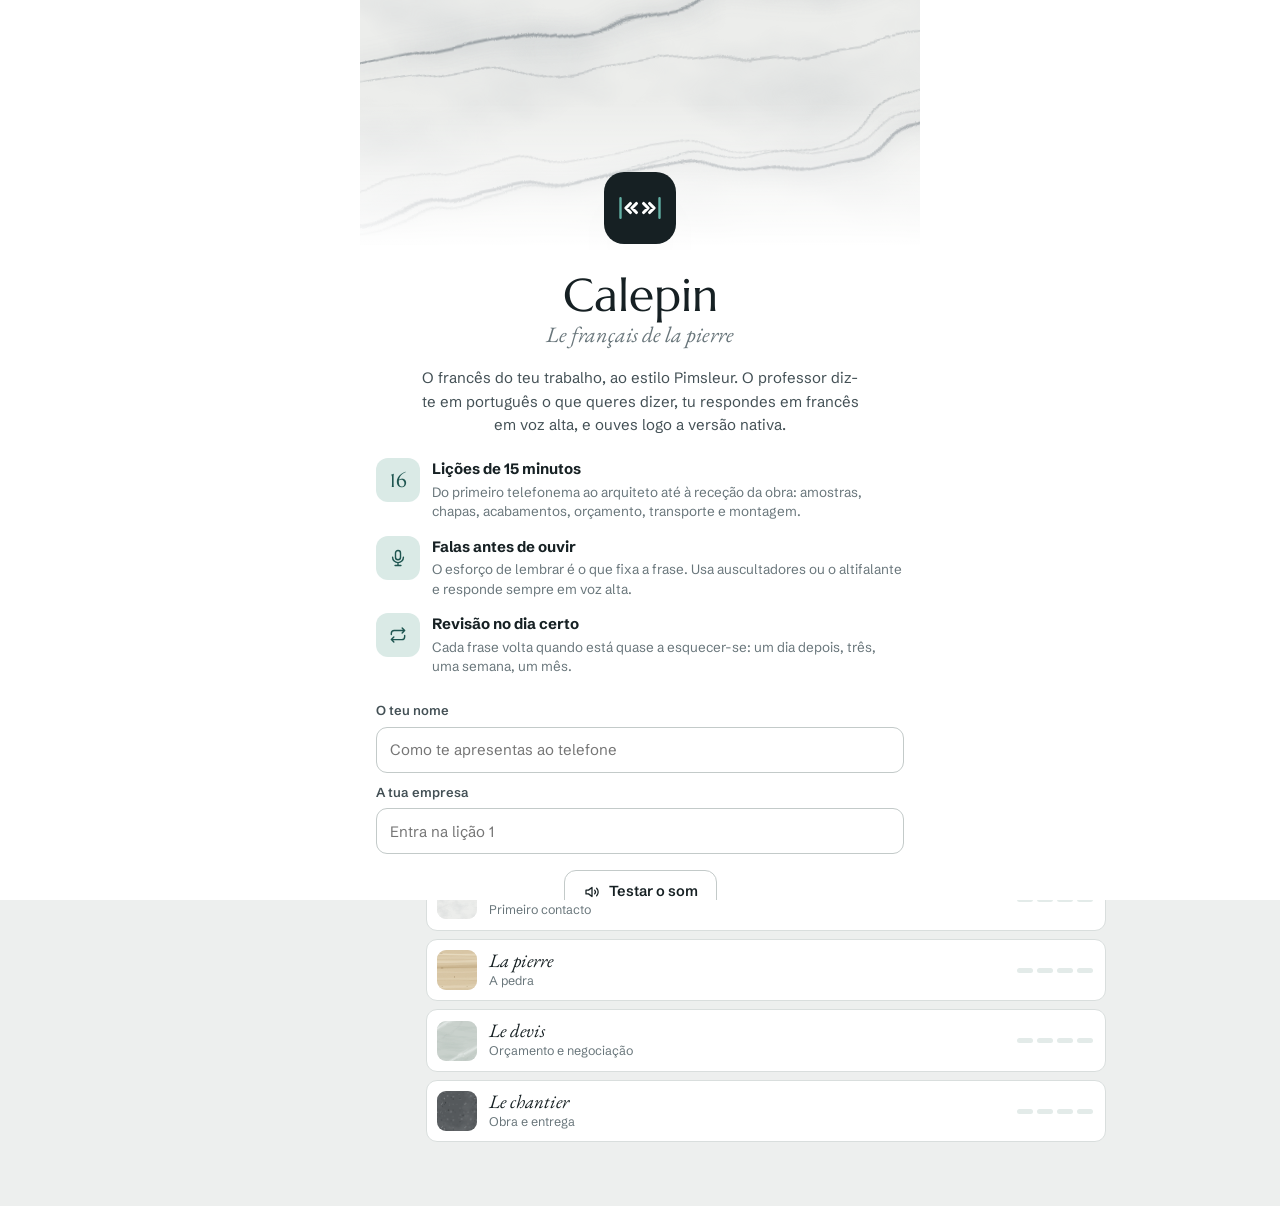
==== francais/index.html @ 05fbdadf "Publica o Calepin em francais/ Nova app de francês profissional (estilo Pimsleur) em francais/, com " ====
<!doctype html>
<html lang="pt-PT">
<head>
<meta charset="utf-8">
<meta name="viewport" content="width=device-width,initial-scale=1,viewport-fit=cover,interactive-widget=resizes-content">
<meta name="theme-color" content="#EDEFEE" media="(prefers-color-scheme: light)">
<meta name="theme-color" content="#0E1315" media="(prefers-color-scheme: dark)">
<meta name="mobile-web-app-capable" content="yes">
<meta name="apple-mobile-web-app-capable" content="yes">
<meta name="apple-mobile-web-app-status-bar-style" content="default">
<meta name="apple-mobile-web-app-title" content="Calepin">
<meta name="robots" content="noindex, nofollow">
<link rel="manifest" href="manifest.webmanifest">
<link rel="apple-touch-icon" href="apple-touch-icon.png">
<link rel="icon" type="image/png" sizes="192x192" href="icon-192.png">
<style>:root{color-scheme:light}body{margin:0}img{max-width:100%}[hidden]{display:none!important}</style>
<title>Calepin</title>
<meta name="claude:viewport-fit-sides" content="cover">
<meta name="description" content="Francês profissional para a pedra natural, ao estilo Pimsleur: ouvir, responder em voz alta, repetir.">
<link rel="preconnect" href="https://fonts.googleapis.com">
<link rel="preconnect" href="https://fonts.gstatic.com" crossorigin>
<link rel="stylesheet" href="https://fonts.googleapis.com/css2?family=EB+Garamond:ital,wght@0,400;0,500;1,400;1,500&family=IBM+Plex+Mono:wght@400;500&family=Marcellus&family=Schibsted+Grotesk:wght@400;500;600;700&display=swap">
<style>
/* ===================== Calepin · Le français de la pierre ===================== */
:root{
  --bg:#EDEFEE; --surface:#FFFFFF; --surface-2:#F5F6F5; --sunk:#E4E8E7;
  --ink:#162023; --ink-2:#435055; --ink-3:#69767B; --ink-4:#97A1A5;
  --line:#D9DEDD; --line-2:#C3CAC9;
  --verd:#2B6B64; --verd-ink:#1E5550; --verd-soft:#DAEAE6; --verd-wash:#EDF5F3;
  --brass:#9A7428; --brass-ink:#6F521B; --brass-soft:#F2E8D2;
  --danger:#A0453A; --danger-soft:#F5E1DD;
  --on-accent:#FFFFFF;
  --hm0:#E2E6E5; --hm1:#C6E0DA; --hm2:#93C5BB; --hm3:#5AA295; --hm4:#2F7E72; --hm5:#1C5B52;
  --kn:#2B6B64; --lr:#A9D1C9; --track:#E3EBE9;
  --shadow:0 1px 0 rgba(22,32,35,.04), 0 14px 34px -22px rgba(22,32,35,.38);
  --shadow-lg:0 30px 60px -30px rgba(22,32,35,.45);
  --glass:rgba(255,255,255,.82);
  --r:16px; --r-sm:11px;
  --f-display:"Marcellus", "Cormorant Garamond", Georgia, serif;
  --f-fr:"EB Garamond", Garamond, "Times New Roman", serif;
  --f-ui:"Schibsted Grotesk", system-ui, -apple-system, "Segoe UI", Roboto, sans-serif;
  --f-mono:"IBM Plex Mono", ui-monospace, "SFMono-Regular", Menlo, monospace;
  --gl:max(16px, env(safe-area-inset-left, 0px)); --gr:max(16px, env(safe-area-inset-right, 0px));
  --sb:env(safe-area-inset-bottom, 0px);
  color-scheme:light;
}
@media (prefers-color-scheme: dark){
  :root:not([data-theme="light"]){
    --bg:#0E1315; --surface:#151C1F; --surface-2:#1A2326; --sunk:#11171A;
    --ink:#E5EBEA; --ink-2:#B3BEBE; --ink-3:#889496; --ink-4:#5F6B6D;
    --line:#253033; --line-2:#334043;
    --verd:#5CAB9F; --verd-ink:#8FD0C5; --verd-soft:#1B3431; --verd-wash:#142522;
    --brass:#CFA757; --brass-ink:#E6C887; --brass-soft:#2D2617;
    --danger:#E28C7D; --danger-soft:#3A201C;
    --on-accent:#0B1312;
    --hm0:#1E272A; --hm1:#1E3C37; --hm2:#245750; --hm3:#2F756A; --hm4:#46988B; --hm5:#77C2B5;
    --kn:#5CAB9F; --lr:#2A514B; --track:#1F2A2C;
    --shadow:0 1px 0 rgba(0,0,0,.25), 0 16px 36px -22px rgba(0,0,0,.7);
    --shadow-lg:0 30px 60px -30px rgba(0,0,0,.8);
    --glass:rgba(21,28,31,.82);
    color-scheme:dark;
  }
}
:root[data-theme="dark"]{
  --bg:#0E1315; --surface:#151C1F; --surface-2:#1A2326; --sunk:#11171A;
  --ink:#E5EBEA; --ink-2:#B3BEBE; --ink-3:#889496; --ink-4:#5F6B6D;
  --line:#253033; --line-2:#334043;
  --verd:#5CAB9F; --verd-ink:#8FD0C5; --verd-soft:#1B3431; --verd-wash:#142522;
  --brass:#CFA757; --brass-ink:#E6C887; --brass-soft:#2D2617;
  --danger:#E28C7D; --danger-soft:#3A201C;
  --on-accent:#0B1312;
  --hm0:#1E272A; --hm1:#1E3C37; --hm2:#245750; --hm3:#2F756A; --hm4:#46988B; --hm5:#77C2B5;
  --kn:#5CAB9F; --lr:#2A514B; --track:#1F2A2C;
  --shadow:0 1px 0 rgba(0,0,0,.25), 0 16px 36px -22px rgba(0,0,0,.7);
  --shadow-lg:0 30px 60px -30px rgba(0,0,0,.8);
  --glass:rgba(21,28,31,.82);
  color-scheme:dark;
}

*,*::before,*::after{ box-sizing:border-box; }
html{ -webkit-text-size-adjust:100%; text-size-adjust:100%; background:var(--bg); }
body{ margin:0; background:var(--bg); color:var(--ink); font:400 15px/1.5 var(--f-ui); -webkit-font-smoothing:antialiased; -moz-osx-font-smoothing:grayscale; overflow-x:hidden; }
body.locked{ overflow:hidden; }
button,input,select,textarea{ font:inherit; color:inherit; }
button{ cursor:pointer; -webkit-tap-highlight-color:transparent; }
a{ color:var(--verd-ink); }
[hidden]{ display:none !important; }
p{ margin:0; }
h1,h2,h3,h4{ margin:0; font-weight:600; }
:focus-visible{ outline:2px solid var(--verd); outline-offset:2px; }
[lang="fr"]{ hyphens:manual; }

.ic{ width:20px; height:20px; flex:none; fill:none; stroke:currentColor; stroke-width:1.7; stroke-linecap:round; stroke-linejoin:round; }
.ic.fill{ fill:currentColor; stroke:none; }

/* ---------- Layout ---------- */
.app{ min-height:100vh; min-height:100dvh; display:grid; grid-template-columns:1fr; }
.rail{ display:none; }
.main{ width:100%; max-width:760px; margin:0 auto; padding:0 var(--gr) calc(96px + var(--sb)) var(--gl); }
.view{ padding-top:max(14px, env(safe-area-inset-top, 0px)); }
@media (min-width:900px){
  .app{ grid-template-columns:252px minmax(0,1fr); }
  .rail{ display:flex; flex-direction:column; gap:28px; position:sticky; top:0; height:100vh; height:100dvh; padding:26px 18px 22px; border-right:1px solid var(--line); background:var(--surface-2); }
  .tabbar{ display:none !important; }
  .main{ padding:8px 40px 64px; }
  .only-m{ display:none !important; }
}
.brand, .m-brand{ display:flex; align-items:center; gap:11px; }
.brand-mark{ width:40px; height:40px; border-radius:12px; display:grid; place-items:center; background:var(--ink); color:var(--surface); flex:none; }
.brand-mark .mark{ width:28px; height:28px; }
.brand-txt{ display:flex; flex-direction:column; line-height:1.1; }
.brand-txt b{ font:400 21px/1.05 var(--f-display); letter-spacing:.01em; }
.brand-txt small{ font:italic 400 14px/1.2 var(--f-fr); color:var(--ink-3); }
.m-brand .brand-mark{ width:34px; height:34px; border-radius:10px; }
.m-brand .brand-mark .mark{ width:24px; height:24px; }
.m-brand .brand-txt b{ font-size:19px; }
.rail-tabs{ display:flex; flex-direction:column; gap:4px; }
.rtab{ position:relative; display:flex; align-items:center; gap:12px; height:44px; padding:0 12px; border:0; border-radius:11px; background:none; color:var(--ink-2); font-weight:600; font-size:14.5px; text-align:left; }
.rtab:hover{ background:var(--sunk); color:var(--ink); }
.rtab.on{ background:var(--surface); color:var(--ink); box-shadow:0 0 0 1px var(--line); }
.rtab.on .ic{ color:var(--verd); }
.rtab .badge{ margin-left:auto; }
.rail-foot{ margin-top:auto; display:flex; flex-direction:column; align-items:flex-start; gap:10px; }

.tabbar{ position:fixed; left:0; right:0; bottom:0; z-index:20; display:grid; grid-template-columns:repeat(4,1fr); padding:6px max(8px, env(safe-area-inset-right,0px)) calc(6px + var(--sb)) max(8px, env(safe-area-inset-left,0px)); background:var(--glass); -webkit-backdrop-filter:saturate(1.4) blur(18px); backdrop-filter:saturate(1.4) blur(18px); border-top:1px solid var(--line); }
body.typing .tabbar{ display:none; }
.tab{ position:relative; display:flex; flex-direction:column; align-items:center; gap:3px; padding:7px 0 5px; border:0; background:none; color:var(--ink-3); font-size:11.5px; font-weight:600; letter-spacing:.01em; }
.tab .ic{ width:23px; height:23px; }
.tab.on{ color:var(--ink); }
.tab.on .ic{ color:var(--verd); }
.tab.on::before{ content:""; position:absolute; top:-7px; left:calc(50% - 14px); width:28px; height:2px; border-radius:2px; background:var(--verd); }
.badge{ position:absolute; top:2px; left:calc(50% + 6px); min-width:17px; height:17px; padding:0 5px; border-radius:9px; background:var(--brass); color:#fff; font:700 10.5px/17px var(--f-ui); font-style:normal; text-align:center; }
:root[data-theme="dark"] .badge{ color:#1A1406; }
@media (prefers-color-scheme: dark){ :root:not([data-theme="light"]) .badge{ color:#1A1406; } }
.rtab .badge{ position:static; }

/* ---------- Type ---------- */
.display{ font:400 34px/1.06 var(--f-display); letter-spacing:-.005em; }
.eyebrow{ font:600 11px/1.3 var(--f-ui); letter-spacing:.13em; text-transform:uppercase; color:var(--ink-3); }
.fr-title{ font:italic 400 31px/1.08 var(--f-fr); letter-spacing:-.005em; margin:6px 0 2px; }
.pt-sub{ color:var(--ink-3); font-weight:500; }
.muted{ color:var(--ink-3); }
.sm{ font-size:13px; }
.hint{ color:var(--ink-3); font-size:13.5px; line-height:1.5; margin-top:8px; }
.hint.warn{ color:var(--danger); }
.sec-title{ font:400 21px/1.15 var(--f-display); }
.sec-head{ display:flex; align-items:baseline; justify-content:space-between; gap:12px; margin-bottom:14px; }
.q-fr{ font-family:var(--f-fr); font-style:italic; font-size:1.1em; letter-spacing:0; color:var(--verd-ink); }

/* ---------- Header ---------- */
.page-head{ display:flex; align-items:flex-end; justify-content:space-between; gap:12px; padding:8px 0 4px; }
.page-head .eyebrow{ margin-bottom:6px; }
.hoje-head{ align-items:center; padding-top:4px; }
@media (min-width:900px){ .hoje-head{ display:none; } .page-head{ padding-top:26px; } }
.hello{ margin:22px 0 4px; }
.hello .display{ font-size:clamp(34px, 9vw, 44px); }
.fr-date{ font:italic 400 19px/1.3 var(--f-fr); color:var(--ink-3); margin-top:6px; }
.icon-btn{ width:42px; height:42px; display:grid; place-items:center; border-radius:12px; border:1px solid var(--line); background:var(--surface); color:var(--ink-2); flex:none; }
.icon-btn:hover{ color:var(--ink); border-color:var(--line-2); }
.icon-btn.ghostly{ visibility:hidden; }

/* ---------- Buttons ---------- */
.btn{ display:inline-flex; align-items:center; justify-content:center; gap:8px; min-height:44px; padding:0 18px; border-radius:12px; border:1px solid var(--line-2); background:var(--surface); color:var(--ink); font:600 14.5px/1.1 var(--f-ui); text-decoration:none; white-space:nowrap; transition:background .15s, border-color .15s, transform .1s; }
.btn:active{ transform:scale(.985); }
.btn .ic{ width:18px; height:18px; }
.btn.primary{ background:var(--verd); border-color:transparent; color:var(--on-accent); box-shadow:0 10px 22px -14px var(--verd); }
.btn.primary:hover{ filter:brightness(1.06); }
.btn.ghost{ background:transparent; }
.btn.ghost:hover{ background:var(--surface-2); }
.btn.lg{ min-height:52px; padding:0 22px; font-size:15.5px; border-radius:14px; }
.btn.sm{ min-height:36px; padding:0 13px; font-size:13.5px; border-radius:10px; }
.btn.block{ width:100%; }
.btn.danger{ color:var(--danger); }
.btn.danger.armed{ background:var(--danger-soft); border-color:var(--danger); }
.btn:disabled{ opacity:.5; cursor:default; }
.linkbtn{ display:inline-flex; align-items:center; gap:4px; padding:0; border:0; background:none; color:var(--verd-ink); font-weight:600; font-size:13.5px; text-decoration:none; }
.linkbtn .ic{ width:15px; height:15px; }
.row-btns{ display:flex; flex-wrap:wrap; gap:8px; }

.pbtns{ display:flex; gap:6px; flex:none; }
.pbtn{ position:relative; width:38px; height:38px; display:grid; place-items:center; border-radius:50%; border:1px solid var(--line); background:var(--surface); color:var(--ink-2); flex:none; transition:background .15s, color .15s, border-color .15s; }
.pbtn .ic{ width:18px; height:18px; }
.pbtn.txt{ font:italic 500 14px/1 var(--f-fr); letter-spacing:.01em; }
.pbtn:hover{ border-color:var(--line-2); color:var(--ink); }
.pbtn.playing{ background:var(--verd-soft); border-color:transparent; color:var(--verd-ink); }
.pbtn.playing::after{ content:""; position:absolute; inset:-4px; border-radius:50%; border:1.5px solid var(--verd); opacity:.5; animation:ring 1.3s ease-out infinite; }
.pbtn.rec{ background:var(--brass-soft); border-color:var(--brass); color:var(--brass-ink); }
.pbtn.rec::after{ content:""; position:absolute; inset:-4px; border-radius:50%; border:1.5px solid var(--brass); animation:ring 1.1s ease-out infinite; }
@keyframes ring{ from{ transform:scale(.9); opacity:.7; } to{ transform:scale(1.35); opacity:0; } }

/* ---------- Cards ---------- */
.card{ background:var(--surface); border:1px solid var(--line); border-radius:var(--r); padding:18px; margin-top:14px; }
.notice{ display:flex; gap:12px; align-items:flex-start; margin-top:14px; padding:14px 16px; border-radius:var(--r-sm); border:1px solid var(--line); background:var(--surface); }
.notice > .ic{ margin-top:1px; color:var(--verd); }
.notice.n-warn{ background:var(--brass-soft); border-color:color-mix(in oklab, var(--brass) 35%, transparent); }
.notice.n-warn > .ic{ color:var(--brass-ink); }
.notice > div > b{ display:block; font-size:14.5px; }
.notice p{ color:var(--ink-2); font-size:13.5px; margin-top:3px; }
.notice-a{ display:flex; gap:8px; margin-top:10px; flex-wrap:wrap; }

/* dimension line: the cote of a technical drawing */
.cote{ display:flex; align-items:center; gap:10px; margin:16px 0 14px; color:var(--ink-3); font:500 11.5px/1 var(--f-mono); letter-spacing:.02em; }
.cote i{ position:relative; flex:1; height:1px; background:currentColor; opacity:.75; }
.cote i::before, .cote i::after{ content:""; position:absolute; top:-5px; width:1px; height:11px; background:currentColor; }
.cote i:first-child::before{ left:0; }
.cote i:first-child::after{ left:0; transform:rotate(45deg); height:9px; top:-4px; }
.cote i:last-child::after{ right:0; }
.cote i:last-child::before{ right:0; transform:rotate(45deg); height:9px; top:-4px; }

/* ---------- Hoje ---------- */
.hero{ margin-top:18px; background:var(--surface); border:1px solid var(--line); border-radius:20px; overflow:hidden; box-shadow:var(--shadow); }
.hero-stone{ position:relative; height:clamp(118px, 30vw, 168px); overflow:hidden; border-bottom:1px solid var(--line); }
.stone{ display:block; width:100%; height:100%; }
:root[data-theme="dark"] .stone{ filter:brightness(.86) saturate(.95); }
@media (prefers-color-scheme: dark){ :root:not([data-theme="light"]) .stone{ filter:brightness(.86) saturate(.95); } }
.hero-stone .stone{ position:absolute; inset:0; }
.hero-num{ position:absolute; right:14px; bottom:-16px; font:400 clamp(96px, 27vw, 136px)/1 var(--f-fr); font-variant-numeric:lining-nums; color:rgba(22,32,35,.6); letter-spacing:-.03em; }
.hero-mod{ position:absolute; left:14px; top:14px; padding:6px 10px; border-radius:999px; background:rgba(255,255,255,.82); color:#1B2427; font:600 11px/1 var(--f-ui); letter-spacing:.1em; text-transform:uppercase; -webkit-backdrop-filter:blur(8px); backdrop-filter:blur(8px); }
.hero-mod span{ text-transform:none; letter-spacing:0; font:italic 500 13px/1 var(--f-fr); }
.hero-body{ padding:18px 18px 20px; }
.hero-sit{ margin-top:12px; color:var(--ink-2); line-height:1.55; }
.facts{ list-style:none; display:grid; grid-template-columns:repeat(3, minmax(0,1fr)); gap:14px; margin:0; padding:0; }
.facts li{ display:flex; flex-direction:column; }
.facts b{ font:600 22px/1.1 var(--f-ui); letter-spacing:-.01em; }
.facts span{ font-size:12.5px; line-height:1.3; color:var(--ink-3); margin-top:3px; }
.facts.center{ width:100%; text-align:center; margin:18px 0 6px; }
.facts.center li{ align-items:center; }
.resume{ height:4px; border-radius:4px; background:var(--track); margin-top:16px; overflow:hidden; }
.resume span{ display:block; height:100%; background:var(--brass); border-radius:0 4px 4px 0; }
.hero-actions{ display:flex; gap:10px; margin-top:18px; flex-wrap:wrap; }
.hero-actions .btn.primary{ flex:1 1 auto; }
.hero-actions .btn.ghost{ flex:0 0 auto; }
.duo{ display:grid; grid-template-columns:1fr; gap:0; }
@media (min-width:640px){ .duo{ grid-template-columns:1fr 1fr; gap:14px; } }
.rv h3, .pod h3{ font:600 18px/1.25 var(--f-ui); margin:6px 0 6px; letter-spacing:-.01em; }
.rv .muted{ font-size:13.5px; }
.rv .btn{ margin-top:14px; }
.rv.hot{ border-color:color-mix(in oklab, var(--verd) 40%, var(--line)); background:linear-gradient(180deg, var(--verd-wash), var(--surface) 70%); }
.pod-fr{ font:italic 400 24px/1.2 var(--f-fr); margin:10px 0 6px; color:var(--ink); }
.pod-pt{ color:var(--ink-3); font-size:14px; }
.pod .pbtns{ margin-top:14px; }
.course{ margin-top:30px; }
.cm{ display:grid; gap:8px; }
.cm-row{ display:grid; grid-template-columns:40px 1fr auto; align-items:center; gap:12px; width:100%; padding:10px 12px 10px 10px; border:1px solid var(--line); border-radius:var(--r-sm); background:var(--surface); text-align:left; }
.cm-row:hover{ border-color:var(--line-2); }
.sw{ display:block; width:40px; height:40px; border-radius:9px; overflow:hidden; box-shadow:inset 0 0 0 1px rgba(0,0,0,.06); }
.sw.sm{ width:28px; height:28px; border-radius:7px; }
.cm-t{ display:flex; flex-direction:column; min-width:0; }
.cm-t b{ font:italic 400 19px/1.15 var(--f-fr); }
.cm-t small{ color:var(--ink-3); font-size:12.5px; }
.cm-steps{ display:flex; gap:4px; }
.cm-steps i{ width:16px; height:5px; border-radius:3px; background:var(--track); }
.cm-steps i.on{ background:var(--verd); }

/* ---------- Lições ---------- */
.mod{ margin-top:26px; }
.mod-banner{ position:relative; height:132px; border-radius:var(--r); overflow:hidden; border:1px solid var(--line); }
.mod-banner .stone{ position:absolute; inset:0; }
.mod-banner::after{ content:""; position:absolute; inset:0; background:linear-gradient(90deg, rgba(255,255,255,.72), rgba(255,255,255,.18) 70%, transparent); }
.mod-banner.dark::after{ background:linear-gradient(90deg, rgba(10,14,16,.62), rgba(10,14,16,.12) 75%, transparent); }
.mb-txt{ position:absolute; z-index:1; left:16px; right:16px; bottom:14px; display:flex; flex-direction:column; color:#172023; }
.mod-banner.dark .mb-txt, .ls-head.dark .ls-ht{ color:#F1F3F2; }
.mb-num{ font:500 11.5px/1.2 var(--f-mono); letter-spacing:.06em; text-transform:uppercase; opacity:.85; }
.mb-fr{ font:400 30px/1.1 var(--f-display); margin-top:4px; }
.mb-pt{ font-size:13px; font-weight:500; opacity:.82; margin-top:3px; }
.lrows{ margin-top:4px; }
.lrow{ display:grid; grid-template-columns:34px minmax(0,1fr) auto 16px; align-items:center; gap:12px; width:100%; padding:14px 2px; border:0; border-bottom:1px solid var(--line); background:none; text-align:left; }
.lrow:last-child{ border-bottom:0; }
.lrow:hover .ltxt b{ color:var(--verd-ink); }
.lnum{ font:500 13px/1 var(--f-mono); color:var(--ink-3); }
.ltxt{ display:flex; flex-direction:column; min-width:0; }
.ltxt b{ font:italic 400 21px/1.15 var(--f-fr); transition:color .15s; }
.ltxt small{ color:var(--ink-3); font-size:13px; margin-top:2px; }
.chev{ width:16px; height:16px; color:var(--ink-4); }
.lstat{ display:inline-flex; align-items:center; gap:4px; padding:4px 9px; border-radius:999px; font:600 11.5px/1.2 var(--f-ui); white-space:nowrap; }
.lstat .ic{ width:13px; height:13px; stroke-width:2.2; }
.lstat.done{ color:var(--verd-ink); background:var(--verd-soft); }
.lstat.next{ color:var(--brass-ink); background:var(--brass-soft); }
.lstat.redo{ color:var(--danger); background:var(--danger-soft); }

/* lesson sheet */
.ls-head{ position:relative; height:116px; border-radius:var(--r-sm); overflow:hidden; border:1px solid var(--line); }
.ls-head .stone{ position:absolute; inset:0; }
.ls-head::after{ content:""; position:absolute; inset:0; background:linear-gradient(90deg, rgba(255,255,255,.78), rgba(255,255,255,.2) 75%, transparent); }
.ls-head.dark::after{ background:linear-gradient(90deg, rgba(10,14,16,.66), rgba(10,14,16,.12) 75%, transparent); }
.ls-ht{ position:absolute; z-index:1; left:14px; right:14px; bottom:12px; display:flex; flex-direction:column; color:#172023; }
.ls-ht .fr-title{ margin:4px 0 0; font-size:28px; }
.ls-sit{ margin-top:14px; color:var(--ink-2); line-height:1.55; }
.ls-actions{ display:flex; gap:10px; flex-wrap:wrap; }
.ls-actions .btn{ flex:1 1 160px; }
.ls-h{ font:400 19px/1.2 var(--f-display); margin:26px 0 8px; display:flex; align-items:baseline; gap:8px; }
.ls-h small{ font:500 12px var(--f-mono); color:var(--ink-3); }
.ls-note{ padding:12px 14px; border-left:2px solid var(--brass); background:var(--surface-2); border-radius:0 10px 10px 0; color:var(--ink-2); margin-top:8px; line-height:1.55; }
.ls-dlg .dl{ display:grid; grid-template-columns:auto 1fr auto; gap:10px; align-items:start; padding:10px 0; border-bottom:1px solid var(--line); }
.ls-dlg .dl:last-child{ border-bottom:0; }

/* speakers */
.who{ display:inline-flex; align-items:center; justify-content:center; min-width:42px; height:22px; padding:0 7px; margin-top:2px; border-radius:6px; font:italic 500 13.5px/1 var(--f-fr); letter-spacing:.01em; }
.w-A{ background:var(--verd-soft); color:var(--verd-ink); }
.w-N{ background:var(--ink); color:var(--surface); }
.w-C{ background:var(--brass-soft); color:var(--brass-ink); }
.dl-t .fr{ font:italic 400 19px/1.3 var(--f-fr); }
.dl-t .pt{ font-size:13.5px; color:var(--ink-3); margin-top:2px; }

/* ---------- Frases ---------- */
.tools{ display:flex; flex-direction:column; gap:10px; margin:16px 0 8px; }
.seg{ display:flex; padding:3px; border-radius:12px; background:var(--sunk); gap:2px; }
.seg button{ flex:1; min-height:38px; padding:0 10px; border:0; border-radius:9px; background:none; color:var(--ink-2); font-weight:600; font-size:13.5px; }
.seg button.on{ background:var(--surface); color:var(--ink); box-shadow:0 1px 2px rgba(0,0,0,.08), 0 0 0 1px var(--line); }
.seg.sm button{ min-height:34px; font-size:13px; }
.search{ display:flex; align-items:center; gap:10px; height:46px; padding:0 14px; border-radius:12px; border:1px solid var(--line); background:var(--surface); color:var(--ink-3); }
.search:focus-within{ border-color:var(--verd); box-shadow:0 0 0 3px var(--verd-soft); }
.search input{ flex:1; min-width:0; height:100%; border:0; outline:0; background:none; color:var(--ink); font-size:15px; }
.grp{ border-bottom:1px solid var(--line); }
.grp summary{ display:grid; grid-template-columns:auto minmax(0,1fr) 16px; align-items:center; gap:12px; padding:15px 2px; cursor:pointer; list-style:none; }
.grp summary::-webkit-details-marker{ display:none; }
.grp summary .chev{ transition:transform .2s; }
.grp[open] summary .chev{ transform:rotate(90deg); }
.grp:not(:has(.lnum)) summary{ grid-template-columns:minmax(0,1fr) 16px; }
.flist{ padding:0 0 10px; }
.frow{ display:grid; grid-template-columns:minmax(0,1fr) auto; gap:6px 12px; align-items:center; padding:12px 0; border-top:1px solid var(--line); }
.flist .frow:first-child{ border-top:0; }
.ftx .fr{ font:italic 400 20px/1.25 var(--f-fr); }
.ftx .pt{ font-size:13.5px; color:var(--ink-3); margin-top:2px; }
.fres{ grid-column:1/-1; display:flex; flex-wrap:wrap; gap:6px 12px; align-items:baseline; font-size:13.5px; }
.sc{ font-weight:700; padding:2px 8px; border-radius:6px; }
.sc.ok{ background:var(--verd-soft); color:var(--verd-ink); }
.sc.mid{ background:var(--brass-soft); color:var(--brass-ink); }
.sc.low{ background:var(--danger-soft); color:var(--danger); }
.miss, .heard{ color:var(--ink-2); }
.heard i, .miss i{ font-family:var(--f-fr); font-size:1.08em; }
.listening{ color:var(--brass-ink); font-weight:600; }
.listening.big{ display:inline-flex; align-items:center; gap:8px; font-size:15px; }
.box{ display:inline-flex; gap:3px; margin-top:7px; vertical-align:middle; }
.box i{ width:12px; height:4px; border-radius:2px; background:var(--track); }
.box i.on{ background:var(--verd); }
.glist{ padding:0 0 10px; }
.grow{ display:grid; grid-template-columns:minmax(0,1.1fr) minmax(0,1fr) auto; gap:12px; align-items:center; padding:9px 0; border-top:1px solid var(--line); }
.glist .grow:first-child{ border-top:0; }
.g-fr{ font:italic 400 19px/1.2 var(--f-fr); }
.g-gen{ font:500 11px var(--f-mono); color:var(--ink-3); font-style:normal; }
.g-pt{ color:var(--ink-2); font-size:14px; }
.empty{ text-align:center; padding:36px 12px; color:var(--ink-3); }
.empty .btn{ margin-top:14px; }
.empty.big{ padding:24px 8px 40px; }
.empty.big h3{ font:400 24px/1.2 var(--f-display); color:var(--ink); margin-top:20px; }
.empty.big p{ max-width:380px; margin:8px auto 0; }
.empty-stone{ width:220px; height:88px; margin:20px auto 0; border-radius:14px; overflow:hidden; border:1px solid var(--line); }

/* ---------- Progresso ---------- */
.tiles{ display:grid; grid-template-columns:1fr 1fr; gap:10px; margin-top:18px; }
@media (min-width:640px){ .tiles{ grid-template-columns:repeat(4,1fr); } }
.tile{ display:flex; flex-direction:column; padding:14px 14px 13px; border-radius:var(--r-sm); background:var(--surface); border:1px solid var(--line); }
.t-l{ font-size:12.5px; color:var(--ink-3); font-weight:500; }
.t-v{ font:600 28px/1.15 var(--f-ui); letter-spacing:-.02em; margin-top:6px; }
.t-s{ font-size:12px; color:var(--ink-3); margin-top:2px; }
.chart-card{ padding-bottom:14px; }
.hm-wrap{ display:grid; grid-template-columns:auto minmax(0,1fr); gap:8px; }
.hm-days{ display:grid; grid-template-rows:repeat(7, 1fr); gap:3px; padding-top:18px; font:500 10.5px/1 var(--f-mono); color:var(--ink-3); }
.hm-days span{ display:flex; align-items:center; }
.hm-months{ display:grid; grid-template-columns:repeat(12, 1fr); gap:3px; height:14px; margin-bottom:4px; font:500 10.5px/1 var(--f-mono); color:var(--ink-3); }
.hm{ display:grid; grid-template-columns:repeat(12, 1fr); grid-template-rows:repeat(7, auto); grid-auto-flow:column; gap:3px; }
.c{ display:block; aspect-ratio:1; border-radius:3px; background:var(--hm0); max-height:30px; }
.c.l1{ background:var(--hm1); } .c.l2{ background:var(--hm2); } .c.l3{ background:var(--hm3); } .c.l4{ background:var(--hm4); } .c.l5{ background:var(--hm5); }
.c.fut{ background:transparent; box-shadow:inset 0 0 0 1px var(--line); opacity:.5; }
.c.today{ box-shadow:0 0 0 1.5px var(--surface), 0 0 0 3px var(--ink-3); }
.c[data-tip]:hover, .c[data-tip]:focus-visible{ outline:2px solid var(--ink); outline-offset:1px; }
.hm-foot{ display:flex; align-items:flex-start; justify-content:space-between; gap:12px; margin-top:12px; flex-wrap:wrap; }
.hm-scale{ display:inline-flex; align-items:center; gap:3px; font-size:12px; color:var(--ink-3); }
.hm-scale i{ width:12px; height:12px; aspect-ratio:auto; }
.hm-scale i:first-of-type{ margin-left:5px; } .hm-scale i:last-of-type{ margin-right:5px; }
.tview summary{ font-size:12.5px; font-weight:600; color:var(--verd-ink); cursor:pointer; }
.tview table{ margin-top:8px; border-collapse:collapse; font-size:13px; }
.tview th, .tview td{ text-align:left; padding:4px 14px 4px 0; border-bottom:1px solid var(--line); font-variant-numeric:tabular-nums; }
.tview th{ color:var(--ink-3); font-weight:600; }
.legend{ display:flex; flex-wrap:wrap; gap:6px 16px; margin:-4px 0 12px; font-size:12.5px; color:var(--ink-3); }
.legend span{ display:inline-flex; align-items:center; gap:6px; }
.legend i{ width:12px; height:8px; border-radius:2px; }
.k-kn{ background:var(--kn); } .k-lr{ background:var(--lr); }
.mrow{ display:grid; grid-template-columns:minmax(120px, 34%) minmax(0,1fr) auto; gap:12px; align-items:center; padding:9px 0; border-radius:8px; }
.mrow:focus-visible{ outline-offset:4px; }
.mr-name{ display:flex; align-items:center; gap:10px; min-width:0; }
.mr-name b{ display:block; font:italic 400 17px/1.15 var(--f-fr); white-space:nowrap; overflow:hidden; text-overflow:ellipsis; }
.mr-name small{ font-size:12px; color:var(--ink-3); }
.mr-bar{ position:relative; height:12px; border-radius:0 4px 4px 0; background:var(--track); overflow:hidden; }
.mr-bar i{ position:absolute; left:0; top:0; bottom:0; border-radius:0 4px 4px 0; }
.mr-bar .lr{ background:var(--lr); }
.mr-bar .kn{ background:var(--kn); box-shadow:2px 0 0 var(--surface); }
.mr-val{ font:600 15px/1 var(--f-ui); font-variant-numeric:tabular-nums; min-width:52px; text-align:right; }
.mr-val small{ font-weight:500; color:var(--ink-3); font-size:12px; }
.hist{ list-style:none; margin:0; padding:0; }
.hist li{ display:grid; grid-template-columns:64px minmax(0,1fr) auto; gap:12px; padding:11px 0; border-top:1px solid var(--line); align-items:baseline; font-size:14px; }
.hist li:first-child{ border-top:0; }
.h-d{ font:500 12px var(--f-mono); color:var(--ink-3); }
.h-t span[lang="fr"]{ font-family:var(--f-fr); font-style:italic; font-size:1.1em; }
.h-m{ font:500 12.5px var(--f-mono); color:var(--ink-3); }
.ftip{ position:fixed; z-index:90; transform:translate(-50%, -100%); padding:7px 10px; border-radius:8px; background:var(--ink); color:var(--surface); font:600 12.5px/1.3 var(--f-ui); pointer-events:none; white-space:nowrap; box-shadow:var(--shadow-lg); }

/* ---------- Overlay: player, review, welcome ---------- */
.ov{ position:fixed; inset:0; z-index:40; background:var(--surface); overflow-y:auto; overscroll-behavior:contain; }
.ov > *{ animation:rise .3s cubic-bezier(.2,.8,.2,1); }
@keyframes rise{ from{ opacity:0; transform:translateY(14px); } to{ opacity:1; transform:none; } }
.pl{ min-height:100%; display:flex; flex-direction:column; max-width:640px; margin:0 auto; padding:max(10px, env(safe-area-inset-top,0px)) var(--gr) 0 var(--gl); }
.pl-top{ display:grid; grid-template-columns:42px 1fr 42px; align-items:center; gap:10px; padding:4px 0 10px; }
.pl-title{ display:flex; flex-direction:column; align-items:center; text-align:center; min-width:0; }
.pl-title span{ font:500 11px/1.2 var(--f-mono); letter-spacing:.08em; text-transform:uppercase; color:var(--ink-3); }
.pl-title b{ font:italic 400 19px/1.2 var(--f-fr); white-space:nowrap; overflow:hidden; text-overflow:ellipsis; max-width:100%; }
.pl-pop{ margin:0 0 12px; padding:14px; border-radius:var(--r-sm); background:var(--surface-2); border:1px solid var(--line); display:grid; gap:8px; }
.pl-prog{ display:grid; grid-template-columns:1fr auto; gap:12px; align-items:center; }
.pl-track{ height:3px; border-radius:3px; background:var(--track); overflow:hidden; }
.pl-track i{ display:block; height:100%; width:0; background:var(--verd); border-radius:3px; transition:width .5s ease; }
#pl-left{ font:500 11.5px/1 var(--f-mono); color:var(--ink-3); min-width:42px; text-align:right; }
.pl-phases{ list-style:none; display:flex; gap:4px; margin:12px 0 0; padding:0; overflow-x:auto; scrollbar-width:none; }
.pl-phases::-webkit-scrollbar{ display:none; }
.pl-phases li{ flex:1 0 auto; text-align:center; padding:6px 8px; border-radius:8px; font:italic 400 14px/1 var(--f-fr); color:var(--ink-4); white-space:nowrap; transition:color .2s, background .2s; }
.pl-phases li.past{ color:var(--ink-3); }
.pl-phases li.on{ color:var(--ink); background:var(--sunk); }
.pl-stage{ flex:1; display:flex; flex-direction:column; align-items:center; padding:clamp(10px, 3vh, 28px) 0 8px; }
.dial{ position:relative; width:min(48vw, 196px); aspect-ratio:1; flex:none; }
.d-stone{ position:absolute; inset:9%; border-radius:50%; overflow:hidden; opacity:.75; box-shadow:inset 0 0 0 1px rgba(0,0,0,.06); }
.d-stone::after{ content:""; position:absolute; inset:0; background:radial-gradient(circle at 50% 46%, color-mix(in oklab, var(--surface) 62%, transparent) 30%, color-mix(in oklab, var(--surface) 8%, transparent) 78%); }
.dial > svg{ position:absolute; inset:0; width:100%; height:100%; transform:rotate(-90deg); }
.d-track{ fill:none; stroke:var(--line); stroke-width:2; }
.d-arc{ fill:none; stroke:var(--verd); stroke-width:3.5; stroke-linecap:round; stroke-dasharray:100; stroke-dashoffset:100; opacity:0; }
.d-arc.count{ opacity:1; animation:drain var(--d, 3s) linear forwards; }
@keyframes drain{ from{ stroke-dashoffset:0; } to{ stroke-dashoffset:100; } }
.dial[data-state="answer"] .d-arc{ stroke:var(--brass); }
.d-pulse{ position:absolute; inset:9%; border-radius:50%; }
.d-pulse::before, .d-pulse::after{ content:""; position:absolute; inset:0; border-radius:50%; border:1.5px solid var(--verd); opacity:0; }
.dial[data-state="listen"] .d-pulse::before, .dial[data-state="listen"] .d-pulse::after,
.dial[data-state="prof"] .d-pulse::before, .dial[data-state="prof"] .d-pulse::after,
.dial[data-state="mic"] .d-pulse::before, .dial[data-state="mic"] .d-pulse::after{ animation:wave 1.8s ease-out infinite; }
.dial[data-state="listen"] .d-pulse::after, .dial[data-state="prof"] .d-pulse::after, .dial[data-state="mic"] .d-pulse::after{ animation-delay:.9s; }
.dial[data-state="prof"] .d-pulse::before, .dial[data-state="prof"] .d-pulse::after{ border-color:var(--ink-4); }
.dial[data-state="mic"] .d-pulse::before, .dial[data-state="mic"] .d-pulse::after{ border-color:var(--brass); }
@keyframes wave{ from{ transform:scale(1); opacity:.55; } to{ transform:scale(1.32); opacity:0; } }
.d-label{ position:absolute; inset:0; display:flex; flex-direction:column; align-items:center; justify-content:center; text-align:center; padding:0 18%; }
.d-label b{ font:400 clamp(22px, 6vw, 27px)/1.05 var(--f-display); color:var(--ink); }
.d-label small{ margin-top:7px; font:600 10.5px/1.2 var(--f-ui); letter-spacing:.13em; text-transform:uppercase; color:var(--ink-3); }
.dial[data-state="answer"] .d-label b{ color:var(--brass-ink); }
.dial[data-state="repeat"] .d-label b, .dial[data-state="listen"] .d-label b{ color:var(--verd-ink); }
.pl-cue{ min-height:22px; margin:12px 0 2px; font:600 13px/1.3 var(--f-ui); letter-spacing:.02em; color:var(--ink-3); text-align:center; }
.pl-card{ width:100%; max-width:560px; min-height:10.5em; text-align:center; padding:6px 2px 0; }
.pc-label{ font:600 11px/1.3 var(--f-ui); letter-spacing:.13em; text-transform:uppercase; color:var(--ink-3); margin-bottom:10px; }
.pc-label span[lang="fr"]{ text-transform:none; letter-spacing:0; font:italic 500 14px var(--f-fr); }
.pc-pt{ font:500 clamp(18px, 4.8vw, 21px)/1.35 var(--f-ui); color:var(--ink); text-wrap:balance; letter-spacing:-.005em; }
.pc-fr{ margin-top:16px; font:italic 400 clamp(26px, 7.2vw, 34px)/1.18 var(--f-fr); color:var(--verd-ink); text-wrap:balance; min-height:1.2em; opacity:.45; transition:opacity .35s, transform .35s; transform:translateY(4px); }
.pc-fr.on{ opacity:1; transform:none; }
.dots{ color:var(--ink-4); letter-spacing:.3em; font-style:normal; font-family:var(--f-ui); font-size:22px; }
.audio-only{ display:inline-flex; align-items:center; gap:6px; font:600 13px var(--f-ui); color:var(--ink-3); font-style:normal; }
.audio-only .ic{ width:16px; height:16px; }
.pc-title{ font:italic 400 clamp(32px, 9vw, 42px)/1.06 var(--f-fr); }
.pc-sub{ color:var(--ink-3); font-weight:500; margin-top:6px; }
.pc-say{ font:400 clamp(16px, 4.4vw, 18.5px)/1.55 var(--f-ui); color:var(--ink-2); text-wrap:pretty; }
.pc-say.note{ color:var(--ink); }
.pc-src{ margin-top:18px; font-size:12.5px; color:var(--ink-4); }
.pc-src span{ font-family:var(--f-fr); font-style:italic; font-size:1.08em; }
.pc-dlg{ max-height:min(38vh, 320px); overflow-y:auto; text-align:left; display:flex; flex-direction:column; gap:12px; padding:4px 2px; scroll-behavior:smooth; }
.pc-dlg .dl{ display:grid; grid-template-columns:auto 1fr; gap:10px; opacity:.42; transition:opacity .3s; }
.pc-dlg .dl.on{ opacity:1; }
.pc-dlg .dl .fr{ font-size:21px; }
.pc-cue{ display:flex; gap:10px; align-items:flex-start; justify-content:center; text-align:left; padding:12px 14px; margin-bottom:16px; border-radius:var(--r-sm); background:var(--surface-2); border:1px solid var(--line); }
.pc-cue p{ font:italic 400 20px/1.3 var(--f-fr); }
.pl-warn{ margin-top:12px; padding:8px 12px; border-radius:10px; background:var(--brass-soft); color:var(--brass-ink); font-size:13px; font-weight:600; text-align:center; }
.pl-ctl{ position:sticky; bottom:0; padding:12px 0 calc(16px + var(--sb)); background:linear-gradient(180deg, transparent, var(--surface) 18%); display:grid; gap:14px; }
.pl-main{ display:flex; align-items:center; justify-content:center; gap:clamp(22px, 8vw, 40px); }
.cbtn{ position:relative; width:54px; height:54px; display:grid; place-items:center; border-radius:50%; border:1px solid var(--line-2); background:var(--surface); color:var(--ink); }
.cbtn .ic{ width:22px; height:22px; }
.cbtn small{ position:absolute; top:calc(100% + 5px); left:50%; transform:translateX(-50%); font-size:11px; font-weight:600; color:var(--ink-3); white-space:nowrap; }
.cbtn.big{ width:78px; height:78px; border:0; background:var(--verd); color:var(--on-accent); box-shadow:0 14px 28px -14px var(--verd); }
.cbtn.big .ic{ width:28px; height:28px; }
.pl-sub{ display:flex; gap:8px; justify-content:center; flex-wrap:wrap; margin-top:12px; }
.chip-btn{ display:inline-flex; align-items:center; gap:7px; min-height:42px; padding:0 16px; border-radius:999px; border:1px solid var(--line-2); background:var(--surface); color:var(--ink-2); font:600 13.5px/1 var(--f-ui); }
.chip-btn .ic{ width:17px; height:17px; }
.chip-btn:disabled{ opacity:.45; cursor:default; }
.chip-btn.hot{ border-color:var(--brass); background:var(--brass-soft); color:var(--brass-ink); }
.pl-done{ display:flex; flex-direction:column; align-items:center; text-align:center; max-width:460px; padding-top:8px; }
.medal{ position:relative; width:112px; height:112px; border-radius:50%; overflow:hidden; box-shadow:0 0 0 1px var(--line), var(--shadow); margin-bottom:18px; }
.medal .stone{ position:absolute; inset:0; }
.medal span{ position:absolute; inset:0; display:grid; place-items:center; }
.medal span .ic{ width:44px; height:44px; padding:9px; border-radius:50%; background:var(--verd); color:var(--on-accent); stroke-width:2.4; }
.pl-done .fr-title{ font-size:34px; }
.done-q{ width:100%; margin-top:16px; padding:16px; border-radius:var(--r-sm); background:var(--surface-2); border:1px solid var(--line); }
.done-q > p{ font-weight:600; margin-bottom:10px; }
.done-msg{ margin-top:10px; font-size:14px; color:var(--ink-2); }
.done-msg:empty{ display:none; }
.done-actions{ display:flex; gap:10px; justify-content:center; }
.done-actions .btn{ flex:1; max-width:240px; }
.grades{ display:grid; grid-template-columns:repeat(3, 1fr); gap:8px; }
.gbtn{ display:flex; flex-direction:column; align-items:center; gap:3px; padding:12px 6px; border-radius:14px; border:1px solid var(--line-2); background:var(--surface); }
.gbtn b{ font-size:15px; }
.gbtn small{ font-size:11.5px; color:var(--ink-3); }
.gbtn.g2{ border-color:color-mix(in oklab, var(--verd) 55%, var(--line)); }
.gbtn.g2 b{ color:var(--verd-ink); }
.gbtn.g0 b{ color:var(--danger); }
.gbtn.sug{ box-shadow:0 0 0 2px var(--brass); }
.rv-res{ justify-content:center; margin-top:14px; }

/* welcome */
.wel{ max-width:560px; margin:0 auto; padding-bottom:calc(28px + var(--sb)); }
.wel-stone{ position:relative; height:clamp(170px, 34vh, 250px); overflow:hidden; }
.wel-stone .stone{ position:absolute; inset:0; }
.wel-stone::after{ content:""; position:absolute; inset:0; background:linear-gradient(180deg, transparent 40%, var(--surface)); }
.wel-mark{ position:absolute; z-index:1; left:50%; bottom:6px; transform:translateX(-50%); width:72px; height:72px; border-radius:20px; display:grid; place-items:center; background:var(--ink); color:var(--surface); box-shadow:var(--shadow-lg); }
.wel-mark .mark{ width:48px; height:48px; }
.wel-body{ padding:16px var(--gr) 0 var(--gl); text-align:center; }
.wel-title{ font:400 46px/1 var(--f-display); margin-top:6px; }
.wel-sub{ font:italic 400 22px/1.2 var(--f-fr); color:var(--ink-3); margin-top:4px; }
.wel-lead{ margin:18px auto 0; max-width:440px; color:var(--ink-2); line-height:1.55; }
.wel-pts{ list-style:none; margin:22px 0 0; padding:0; text-align:left; display:grid; gap:14px; }
.wel-pts li{ display:grid; grid-template-columns:44px 1fr; gap:12px; align-items:start; }
.wel-pts .num{ width:44px; height:44px; border-radius:12px; display:grid; place-items:center; background:var(--verd-soft); color:var(--verd-ink); font:400 19px var(--f-display); }
.wel-pts .num .ic{ width:20px; height:20px; }
.wel-pts b{ font-size:15px; }
.wel-pts p{ font-size:13.5px; color:var(--ink-3); margin-top:2px; line-height:1.45; }
.wel-form{ display:grid; gap:10px; margin-top:24px; text-align:left; }
.wel-sound{ display:flex; flex-direction:column; align-items:center; gap:2px; margin:16px 0 14px; }

/* ---------- Forms & settings ---------- */
.field{ display:flex; flex-direction:column; gap:6px; font-size:13px; font-weight:600; color:var(--ink-2); }
.field input, .field select{ height:46px; padding:0 13px; border-radius:11px; border:1px solid var(--line-2); background:var(--surface); color:var(--ink); font-size:15px; font-weight:400; width:100%; min-width:0; }
.field select{ -webkit-appearance:none; appearance:none; padding-right:34px; background-image:linear-gradient(45deg, transparent 50%, var(--ink-3) 50%), linear-gradient(135deg, var(--ink-3) 50%, transparent 50%); background-position:calc(100% - 18px) 20px, calc(100% - 13px) 20px; background-size:5px 5px, 5px 5px; background-repeat:no-repeat; text-overflow:ellipsis; }
.field input:focus, .field select:focus{ outline:0; border-color:var(--verd); box-shadow:0 0 0 3px var(--verd-soft); }
.set-sec{ padding:18px 0; border-top:1px solid var(--line); display:grid; gap:10px; }
.set-sec:first-child{ border-top:0; padding-top:4px; }
.set-sec h3{ font:400 19px/1.2 var(--f-display); }
.set-l{ font-size:13px; font-weight:600; color:var(--ink-2); margin-top:4px; }
.vrow{ display:grid; grid-template-columns:minmax(0,1fr) auto; gap:8px; align-items:end; }
.vrow .btn{ height:46px; width:46px; padding:0; }
.tog{ display:flex; align-items:flex-start; gap:12px; font-size:14.5px; font-weight:500; cursor:pointer; padding:4px 0; }
.tog input{ appearance:none; -webkit-appearance:none; flex:none; width:42px; height:25px; border-radius:13px; background:var(--line-2); position:relative; transition:background .2s; margin:0; cursor:pointer; }
.tog input::after{ content:""; position:absolute; top:3px; left:3px; width:19px; height:19px; border-radius:50%; background:#fff; box-shadow:0 1px 2px rgba(0,0,0,.25); transition:transform .2s; }
.tog input:checked{ background:var(--verd); }
.tog input:checked::after{ transform:translateX(17px); }
.tog span{ display:flex; flex-direction:column; padding-top:2px; }
.tog small{ font-size:12.5px; color:var(--ink-3); font-weight:400; margin-top:2px; }
.about p{ color:var(--ink-2); font-size:14px; line-height:1.6; }

/* ---------- Sheet ---------- */
.sheet-wrap{ position:fixed; inset:0; z-index:60; display:flex; align-items:flex-end; justify-content:center; }
.sheet-backdrop{ position:absolute; inset:0; background:rgba(10,15,17,.42); animation:fade .2s ease; }
@keyframes fade{ from{ opacity:0; } }
.sheet{ position:relative; width:100%; max-width:640px; max-height:92vh; max-height:92dvh; display:flex; flex-direction:column; background:var(--surface); border-radius:22px 22px 0 0; box-shadow:var(--shadow-lg); animation:up .3s cubic-bezier(.2,.8,.2,1); }
@keyframes up{ from{ transform:translateY(30px); opacity:0; } }
.sheet-head{ position:relative; display:flex; align-items:center; gap:10px; padding:16px var(--gr) 10px var(--gl); border-bottom:1px solid var(--line); }
.grab{ position:absolute; top:6px; left:calc(50% - 18px); width:36px; height:4px; border-radius:2px; background:var(--line-2); }
.sheet-title{ flex:1; font:400 21px/1.2 var(--f-display); }
.sheet-body{ overflow-y:auto; padding:16px var(--gr) calc(24px + var(--sb)) var(--gl); overscroll-behavior:contain; }
@media (min-width:700px){ .sheet-wrap{ align-items:center; } .sheet{ border-radius:22px; max-height:86vh; } .sheet-head{ padding-left:22px; padding-right:22px; } .sheet-body{ padding:18px 22px 26px; } }

.toast{ position:fixed; left:50%; bottom:calc(86px + var(--sb)); z-index:95; transform:translateX(-50%); max-width:calc(100% - 32px); padding:11px 16px; border-radius:12px; background:var(--ink); color:var(--surface); font-weight:600; font-size:14px; box-shadow:var(--shadow-lg); animation:up .25s ease; }
@media (min-width:900px){ .toast{ bottom:28px; } }

@media (prefers-reduced-motion: reduce){
  *, *::before, *::after{ animation-duration:.01ms !important; animation-iteration-count:1 !important; transition-duration:.01ms !important; }
  .d-arc.count{ animation:drain var(--d, 3s) linear forwards !important; }
}

</style>
</head>
<body>
<div class="app">
  <nav class="rail" aria-label="Secções">
    <div class="brand" id="rail-brand"></div>
    <div class="rail-tabs" id="rail-tabs" role="tablist" aria-label="Secções"></div>
    <div class="rail-foot" id="rail-foot"></div>
  </nav>
  <main class="main"><div class="view" id="view" role="tabpanel"></div></main>
</div>
<nav class="tabbar" id="tabbar" role="tablist" aria-label="Secções"></nav>
<div class="ov" id="ov" hidden></div>
<div class="sheet-wrap" id="sheet-wrap" hidden>
  <div class="sheet-backdrop" data-act="sheet-close"></div>
  <div class="sheet" role="dialog" aria-modal="true" aria-labelledby="sheet-title">
    <div class="sheet-head"><span class="grab" aria-hidden="true"></span><h2 class="sheet-title" id="sheet-title"></h2><button class="icon-btn" id="sheet-close" data-act="sheet-close" aria-label="Fechar"><svg class="ic" viewBox="0 0 24 24" aria-hidden="true"><path d="M6 6l12 12M18 6 6 18"/></svg></button></div>
    <div class="sheet-body" id="sheet-body"></div>
  </div>
</div>
<div class="toast" id="toast" role="status" aria-live="polite" hidden></div>
<div class="ftip" id="ftip" hidden></div>
<script>
(() => {
"use strict";
const BUILD = {"public": true, "appUrl": "", "defaults": {}};
/* ===================== COURSE CONTENT =====================
   Professional French for the luxury natural-stone trade.
   Speakers: A = interlocutor (female voice), C = site manager (male voice, lower pitch), N = the learner (male voice).
   {nome} and {empresa} are filled from the learner's settings.
   Text inside «» is French everywhere (the narrator reads it with a French voice); Portuguese quotes use “”.
   item:  [fr, pt, build?]  build = backward build-up chunks, ending with the full phrase
   drill: [pt, fr]          role: [cue fr (spoken by A or C), task pt, model fr]            */

const MODULES = [
  { id:"m1", n:1, fr:"Premier contact", pt:"Primeiro contacto", stone:"carrara", blurb:"Telefonar, marcar, perceber o projeto, falar de medidas e preços." },
  { id:"m2", n:2, fr:"La pierre", pt:"A pedra", stone:"travertin", blurb:"Materiais, acabamentos, peças e a escolha das chapas." },
  { id:"m3", n:3, fr:"Le devis", pt:"Orçamento e negociação", stone:"quartzite", blurb:"Apresentar, defender o preço, condições e fecho." },
  { id:"m4", n:4, fr:"Le chantier", pt:"Obra e entrega", stone:"granit", blurb:"Medições, produção, transporte, montagem e reclamações." }
];

const LESSONS = [
/* ---------------- Module 1 · Premier contact ---------------- */
{ id:"l01", m:"m1", n:1, fr:"Au téléphone", pt:"Ao telefone",
  situation:"Ligas para um gabinete de arquitetura em Paris para falar com a arquiteta do projeto.",
  cue:"A",
  dialogue:[
    ["A","Cabinet Moreau, bonjour.","Gabinete Moreau, bom dia."],
    ["N","Bonjour, madame. Je voudrais parler à Madame Moreau, s'il vous plaît.","Bom dia. Queria falar com a senhora Moreau, por favor."],
    ["A","C'est de la part de qui ?","Da parte de quem?"],
    ["N","De la part de {nome}, de la société {empresa}. Nous sommes spécialisés dans la pierre naturelle haut de gamme.","Da parte de {nome}, da empresa {empresa}. Somos especializados em pedra natural de gama alta."],
    ["A","Et c'est à quel sujet ?","E é sobre que assunto?"],
    ["N","C'est au sujet du projet de l'avenue Montaigne.","É sobre o projeto da avenida Montaigne."],
    ["A","Très bien. Ne quittez pas, je vous la passe.","Muito bem. Não desligue, vou passar-lha."]
  ],
  items:[
    ["Je voudrais parler à Madame Moreau.","Queria falar com a senhora Moreau.",["Madame Moreau","parler à Madame Moreau","Je voudrais parler à Madame Moreau"]],
    ["s'il vous plaît","por favor"],
    ["C'est de la part de qui ?","Da parte de quem?",["de qui","de la part de qui","C'est de la part de qui ?"]],
    ["De la part de {nome}.","Da parte de {nome}."],
    ["la société {empresa}","a empresa {empresa}"],
    ["Nous sommes spécialisés dans la pierre naturelle.","Somos especializados em pedra natural.",["la pierre naturelle","spécialisés dans la pierre naturelle","Nous sommes spécialisés dans la pierre naturelle"]],
    ["haut de gamme","de gama alta"],
    ["C'est à quel sujet ?","É sobre que assunto?"],
    ["C'est au sujet du projet.","É sobre o projeto.",["du projet","au sujet du projet","C'est au sujet du projet"]],
    ["Ne quittez pas.","Não desligue."],
    ["Je vous la passe.","Vou passar-lha."],
    ["Très bien.","Muito bem."]
  ],
  drills:[
    ["Queria falar com o senhor Durand, por favor.","Je voudrais parler à Monsieur Durand, s'il vous plaît."],
    ["Da parte de {nome}, da empresa {empresa}.","De la part de {nome}, de la société {empresa}."],
    ["Somos especializados em pedra natural de gama alta.","Nous sommes spécialisés dans la pierre naturelle haut de gamme."],
    ["É sobre o projeto de Genebra.","C'est au sujet du projet de Genève."],
    ["Não desligue, vou passar-lho.","Ne quittez pas, je vous le passe."]
  ],
  roles:[
    ["Cabinet Moreau, bonjour.","Cumprimenta e pede para falar com a senhora Moreau.","Bonjour, madame. Je voudrais parler à Madame Moreau, s'il vous plaît."],
    ["C'est de la part de qui ?","Diz o teu nome e a tua empresa.","De la part de {nome}, de la société {empresa}."],
    ["Et c'est à quel sujet ?","Diz que é sobre o projeto da avenida Montaigne.","C'est au sujet du projet de l'avenue Montaigne."]
  ],
  notes:[
    "Ao telefone, quando não sabes o nome, basta «madame» ou «monsieur», sem apelido.",
    "«Je vous la passe» leva «la» porque é uma mulher. Para um homem: «je vous le passe»."
  ]
},
{ id:"l02", m:"m1", n:2, fr:"Prendre rendez-vous", pt:"Marcar uma reunião",
  situation:"A arquiteta atende. Marcas uma reunião para lhe apresentar os materiais.",
  cue:"A",
  dialogue:[
    ["A","Bonjour, monsieur. Je vous écoute.","Bom dia. Diga, estou a ouvir."],
    ["N","Bonjour, madame. Je souhaiterais vous présenter nos matériaux. Seriez-vous disponible la semaine prochaine ?","Bom dia. Gostaria de lhe apresentar os nossos materiais. Estaria disponível na próxima semana?"],
    ["A","Oui, plutôt en fin de semaine.","Sim, de preferência no fim da semana."],
    ["N","Jeudi à dix heures, ça vous conviendrait ?","Quinta-feira às dez, dava-lhe jeito?"],
    ["A","Jeudi à dix heures, c'est parfait. À l'agence ?","Quinta às dez está perfeito. No gabinete?"],
    ["N","Oui, je viendrai avec des échantillons.","Sim, vou com amostras."],
    ["A","Très bien. À jeudi, alors.","Muito bem. Até quinta, então."],
    ["N","À jeudi. Bonne journée, madame.","Até quinta. Bom dia."]
  ],
  items:[
    ["Je vous écoute.","Diga, estou a ouvir."],
    ["Je souhaiterais vous présenter nos matériaux.","Gostaria de lhe apresentar os nossos materiais.",["nos matériaux","vous présenter nos matériaux","Je souhaiterais vous présenter nos matériaux"]],
    ["Seriez-vous disponible ?","Estaria disponível?"],
    ["la semaine prochaine","na próxima semana"],
    ["plutôt en fin de semaine","de preferência no fim da semana"],
    ["jeudi à dix heures","quinta-feira às dez horas"],
    ["Ça vous conviendrait ?","Dava-lhe jeito?"],
    ["C'est parfait.","Está perfeito."],
    ["À l'agence ?","No gabinete?"],
    ["Je viendrai avec des échantillons.","Vou com amostras.",["des échantillons","avec des échantillons","Je viendrai avec des échantillons"]],
    ["À jeudi, alors.","Até quinta, então."],
    ["Bonne journée.","Bom dia (ao despedir)."]
  ],
  drills:[
    ["Estaria disponível na segunda-feira?","Seriez-vous disponible lundi ?"],
    ["Terça às três da tarde, dava-lhe jeito?","Mardi à quinze heures, ça vous conviendrait ?"],
    ["Gostaria de lhe apresentar as nossas amostras.","Je souhaiterais vous présenter nos échantillons."],
    ["Vou com amostras de mármore.","Je viendrai avec des échantillons de marbre."],
    ["Quarta-feira às nove e meia.","Mercredi à neuf heures et demie."],
    ["Até sexta, então. Bom dia.","À vendredi, alors. Bonne journée."]
  ],
  roles:[
    ["Bonjour, monsieur. Je vous écoute.","Diz que gostavas de lhe apresentar os vossos materiais.","Bonjour, madame. Je souhaiterais vous présenter nos matériaux."],
    ["Plutôt en fin de semaine.","Propõe quinta-feira às dez.","Jeudi à dix heures, ça vous conviendrait ?"],
    ["À l'agence ?","Confirma e diz que levas amostras.","Oui, je viendrai avec des échantillons."]
  ],
  notes:[
    "No trabalho, as horas dizem-se de 0 a 24: «quinze heures» são as três da tarde.",
    "«Bonjour» é para cumprimentar. Para te despedires de dia, diz «bonne journée»; ao fim da tarde, «bonne soirée»."
  ]
},
{ id:"l03", m:"m1", n:3, fr:"Comprendre le projet", pt:"Perceber o projeto",
  situation:"Na reunião, recebes os desenhos e ficas a saber os prazos e as preocupações do cliente.",
  cue:"A",
  dialogue:[
    ["A","Voici les plans de la cuisine et des salles de bains.","Aqui estão os desenhos da cozinha e das casas de banho."],
    ["N","Merci. Quel est le délai prévu pour le chantier ?","Obrigado. Qual é o prazo previsto para a obra?"],
    ["A","Le chantier commence en mars, et la livraison est prévue fin mai.","A obra começa em março e a entrega está prevista para o fim de maio."],
    ["N","Très bien. Avez-vous déjà choisi les matériaux ?","Muito bem. Já escolheram os materiais?"],
    ["A","Pas encore. Le client adore le marbre, mais il a peur des taches.","Ainda não. O cliente adora mármore, mas tem medo das manchas."],
    ["N","Je comprends. Nous avons des solutions pour ça. Pourriez-vous m'envoyer les plans par e-mail ?","Compreendo. Temos soluções para isso. Podia enviar-me os desenhos por email?"],
    ["A","Bien sûr. Je vous les envoie aujourd'hui.","Claro. Envio-lhos hoje."]
  ],
  items:[
    ["les plans de la cuisine","os desenhos da cozinha"],
    ["les salles de bains","as casas de banho"],
    ["Quel est le délai prévu ?","Qual é o prazo previsto?",["le délai prévu","Quel est le délai prévu ?"]],
    ["le chantier","a obra"],
    ["La livraison est prévue fin mai.","A entrega está prevista para o fim de maio.",["fin mai","est prévue fin mai","La livraison est prévue fin mai"]],
    ["Avez-vous déjà choisi les matériaux ?","Já escolheu os materiais?",["les matériaux","déjà choisi les matériaux","Avez-vous déjà choisi les matériaux ?"]],
    ["Pas encore.","Ainda não."],
    ["Il a peur des taches.","Tem medo das manchas."],
    ["Je comprends.","Compreendo."],
    ["Nous avons des solutions pour ça.","Temos soluções para isso."],
    ["Pourriez-vous m'envoyer les plans ?","Podia enviar-me os desenhos?",["les plans","m'envoyer les plans","Pourriez-vous m'envoyer les plans ?"]],
    ["par e-mail","por email"],
    ["Je vous les envoie aujourd'hui.","Envio-lhos hoje."]
  ],
  drills:[
    ["Podia enviar-me os desenhos da cozinha?","Pourriez-vous m'envoyer les plans de la cuisine ?"],
    ["Qual é o prazo previsto para a entrega?","Quel est le délai prévu pour la livraison ?"],
    ["Já escolheu o mármore?","Avez-vous déjà choisi le marbre ?"],
    ["A obra começa em abril.","Le chantier commence en avril."],
    ["O cliente tem medo dos riscos.","Le client a peur des rayures."]
  ],
  roles:[
    ["Voici les plans.","Agradece e pergunta qual é o prazo previsto para a obra.","Merci. Quel est le délai prévu pour le chantier ?"],
    ["Le client adore le marbre, mais il a peur des taches.","Diz que compreendes e que têm soluções para isso.","Je comprends. Nous avons des solutions pour ça."],
    ["Je peux vous envoyer quelque chose ?","Pede-lhe os desenhos por email.","Oui, pourriez-vous m'envoyer les plans par e-mail ?"]
  ],
  notes:[
    "Cuidado: «délai» é prazo. Atraso diz-se «retard».",
    "«Les plans» são os desenhos. A planta de um piso também é «un plan»."
  ]
},
{ id:"l04", m:"m1", n:4, fr:"Cotes et prix", pt:"Medidas e preços",
  situation:"A arquiteta pede medidas, espessuras e um preço por metro quadrado.",
  cue:"A",
  dialogue:[
    ["A","Quelles sont les dimensions de l'îlot ?","Quais são as medidas da ilha?"],
    ["N","Trois mètres vingt sur un mètre dix.","Três metros e vinte por um metro e dez."],
    ["A","Et l'épaisseur ?","E a espessura?"],
    ["N","Deux centimètres, avec une retombée de six centimètres.","Dois centímetros, com um avental de seis centímetros."],
    ["A","Ça fait combien de mètres carrés au total ?","Quantos metros quadrados dá no total?"],
    ["N","Environ quatorze mètres carrés, crédences comprises.","Cerca de catorze metros quadrados, com os frontões incluídos."],
    ["A","Et le prix, à peu près ?","E o preço, mais ou menos?"],
    ["N","Pour ce marbre, comptez environ huit cents euros le mètre carré, posé.","Para este mármore, conte com cerca de oitocentos euros o metro quadrado, instalado."]
  ],
  items:[
    ["Quelles sont les dimensions ?","Quais são as medidas?"],
    ["l'îlot","a ilha (da cozinha)"],
    ["trois mètres vingt sur un mètre dix","três metros e vinte por um metro e dez",["un mètre dix","sur un mètre dix","trois mètres vingt sur un mètre dix"]],
    ["l'épaisseur","a espessura"],
    ["une retombée de six centimètres","um avental de seis centímetros",["six centimètres","une retombée de six centimètres"]],
    ["Ça fait combien de mètres carrés ?","Quantos metros quadrados dá?",["mètres carrés","combien de mètres carrés","Ça fait combien de mètres carrés ?"]],
    ["environ quatorze mètres carrés","cerca de catorze metros quadrados"],
    ["crédences comprises","com os frontões incluídos"],
    ["à peu près","mais ou menos"],
    ["Comptez environ…","Conte com cerca de…"],
    ["huit cents euros le mètre carré","oitocentos euros o metro quadrado",["le mètre carré","huit cents euros le mètre carré"]],
    ["posé","instalado (com montagem)"]
  ],
  drills:[
    ["Dois metros e quarenta por noventa centímetros.","Deux mètres quarante sur quatre-vingt-dix centimètres."],
    ["A espessura é de três centímetros.","L'épaisseur est de trois centimètres."],
    ["Setenta e cinco centímetros.","Soixante-quinze centimètres."],
    ["Cerca de vinte e oito metros quadrados.","Environ vingt-huit mètres carrés."],
    ["Mil e duzentos euros o metro quadrado, instalado.","Mille deux cents euros le mètre carré, posé."],
    ["Noventa e oito metros quadrados.","Quatre-vingt-dix-huit mètres carrés."]
  ],
  roles:[
    ["Quelles sont les dimensions de l'îlot ?","Diz: três metros e vinte por um metro e dez.","Trois mètres vingt sur un mètre dix."],
    ["Et l'épaisseur ?","Dois centímetros, com um avental de seis.","Deux centimètres, avec une retombée de six centimètres."],
    ["Et le prix, à peu près ?","Cerca de oitocentos euros o metro quadrado, instalado.","Comptez environ huit cents euros le mètre carré, posé."]
  ],
  notes:[
    "Nas medidas, o “por” diz-se «sur»: «trois mètres vingt sur un mètre dix».",
    "70 é «soixante-dix», 80 «quatre-vingts», 90 «quatre-vingt-dix». Na Suíça e na Bélgica ouves «septante» e «nonante»; em alguns cantões suíços, «huitante»."
  ]
},
/* ---------------- Module 2 · La pierre ---------------- */
{ id:"l05", m:"m2", n:5, fr:"Les matériaux", pt:"Os materiais",
  situation:"No showroom, aconselhas a pedra certa para cada espaço.",
  cue:"A",
  dialogue:[
    ["A","Qu'est-ce que vous nous conseillez pour la salle de bains ?","O que é que nos aconselha para a casa de banho?"],
    ["N","Pour un rendu chaleureux, je vous conseille un travertin.","Para um efeito acolhedor, aconselho-lhe um travertino."],
    ["A","Le travertin, ce n'est pas trop poreux ?","O travertino não é demasiado poroso?"],
    ["N","Il est poreux, oui, mais on le rebouche et on le traite. Il est très résistant.","É poroso, sim, mas betumamos e tratamos. É muito resistente."],
    ["A","Et pour la cuisine ?","E para a cozinha?"],
    ["N","Un quartzite. C'est plus dur que le granit, et ça ressemble au marbre.","Um quartzito. É mais duro do que o granito e parece mármore."],
    ["A","Intéressant. D'où vient cette pierre ?","Interessante. De onde vem esta pedra?"],
    ["N","Du Brésil. Le marbre, lui, vient du Portugal, d'Estremoz.","Do Brasil. Já o mármore vem de Portugal, de Estremoz."]
  ],
  items:[
    ["Qu'est-ce que vous nous conseillez ?","O que é que nos aconselha?"],
    ["Je vous conseille un travertin.","Aconselho-lhe um travertino."],
    ["un rendu chaleureux","um efeito acolhedor"],
    ["Ce n'est pas trop poreux ?","Não é demasiado poroso?"],
    ["On le rebouche et on le traite.","Betumamos e tratamos.",["et on le traite","On le rebouche et on le traite"]],
    ["Il est très résistant.","É muito resistente."],
    ["un quartzite","um quartzito"],
    ["plus dur que le granit","mais duro do que o granito"],
    ["Ça ressemble au marbre.","Parece mármore."],
    ["D'où vient cette pierre ?","De onde vem esta pedra?"],
    ["Le marbre vient du Portugal.","O mármore vem de Portugal."],
    ["le calcaire","o calcário"],
    ["l'onyx","o ónix"]
  ],
  drills:[
    ["Aconselho-lhe um mármore para a casa de banho.","Je vous conseille un marbre pour la salle de bains."],
    ["O granito é muito resistente.","Le granit est très résistant."],
    ["Este calcário vem de França.","Ce calcaire vient de France."],
    ["O ónix é translúcido.","L'onyx est translucide."],
    ["De onde vem este quartzito?","D'où vient ce quartzite ?"]
  ],
  roles:[
    ["Qu'est-ce que vous nous conseillez pour la salle de bains ?","Aconselha um travertino, para um efeito acolhedor.","Pour un rendu chaleureux, je vous conseille un travertin."],
    ["Ce n'est pas trop poreux ?","Diz que é poroso, mas que é betumado e tratado.","Il est poreux, oui, mais on le rebouche et on le traite."],
    ["D'où vient cette pierre ?","Vem do Brasil.","Elle vient du Brésil."]
  ],
  notes:[
    "«Le quartzite» é masculino no francês correto, embora no comércio se oiça «la quartzite».",
    "«Granit» e «granite» escrevem-se das duas maneiras e dizem-se igual."
  ]
},
{ id:"l06", m:"m2", n:6, fr:"Les finitions", pt:"Os acabamentos",
  situation:"Escolhem-se os acabamentos para o pavimento, o exterior e a cozinha.",
  cue:"A",
  dialogue:[
    ["A","Quelle finition vous recommandez pour le sol ?","Que acabamento recomenda para o pavimento?"],
    ["N","Pour le sol, une finition adoucie ou brossée. Le poli est trop glissant.","Para o pavimento, um acabamento amaciado ou escovado. O polido é demasiado escorregadio."],
    ["A","Et pour la terrasse ?","E para o terraço?"],
    ["N","À l'extérieur, il faut une finition antidérapante : flammée ou bouchardée.","No exterior é preciso um acabamento antiderrapante: flamejado ou bujardado."],
    ["A","Pour le plan de travail, le client voudrait un aspect plus naturel.","Para o tampo, o cliente queria um aspeto mais natural."],
    ["N","Alors je vous propose une finition cuir. C'est mat, doux au toucher, et ça marque moins.","Então proponho-lhe um acabamento couro. É mate, suave ao toque e marca menos."],
    ["A","Vous pouvez nous montrer un échantillon ?","Pode mostrar-nos uma amostra?"],
    ["N","Bien sûr. J'ai les trois finitions avec moi.","Claro. Tenho os três acabamentos comigo."]
  ],
  items:[
    ["Quelle finition vous recommandez ?","Que acabamento recomenda?"],
    ["pour le sol","para o pavimento"],
    ["une finition adoucie","um acabamento amaciado"],
    ["brossée","escovado"],
    ["Le poli est trop glissant.","O polido é demasiado escorregadio.",["trop glissant","Le poli est trop glissant"]],
    ["à l'extérieur","no exterior"],
    ["une finition antidérapante","um acabamento antiderrapante"],
    ["flammée ou bouchardée","flamejado ou bujardado"],
    ["une finition cuir","um acabamento couro"],
    ["mat et doux au toucher","mate e suave ao toque"],
    ["Ça marque moins.","Marca menos."],
    ["Vous pouvez nous montrer un échantillon ?","Pode mostrar-nos uma amostra?",["un échantillon","nous montrer un échantillon","Vous pouvez nous montrer un échantillon ?"]]
  ],
  drills:[
    ["Para o exterior, aconselho um acabamento flamejado.","Pour l'extérieur, je vous conseille une finition flammée."],
    ["O polido marca mais.","Le poli marque plus."],
    ["Um acabamento jateado é antiderrapante.","Une finition sablée est antidérapante."],
    ["Tenho as amostras comigo.","J'ai les échantillons avec moi."],
    ["Este acabamento é mate e suave ao toque.","Cette finition est mate et douce au toucher."]
  ],
  roles:[
    ["Quelle finition vous recommandez pour le sol ?","Amaciado ou escovado; o polido é demasiado escorregadio.","Une finition adoucie ou brossée. Le poli est trop glissant."],
    ["Et pour la terrasse ?","No exterior é preciso antiderrapante: flamejado ou bujardado.","À l'extérieur, il faut une finition antidérapante : flammée ou bouchardée."],
    ["Le client voudrait un aspect plus naturel.","Propõe um acabamento couro.","Alors je vous propose une finition cuir."]
  ],
  notes:[
    "Amaciado é «adouci», polido «poli», jateado «sablé», envelhecido «vieilli». O couro diz-se «cuir» ou mesmo «leather».",
    "«Finition» é feminino: «une finition mate, douce, brossée»."
  ]
},
{ id:"l07", m:"m2", n:7, fr:"Les pièces", pt:"As peças",
  situation:"Revês os desenhos peça a peça: tampos, cubas, arestas e bases de duche.",
  cue:"A",
  dialogue:[
    ["A","Sur ce plan, vous avez le plan de travail, la crédence et l'îlot.","Neste desenho tem o tampo, o frontão e a ilha."],
    ["N","L'évier sera sous le plan ?","O lava-loiça fica por baixo do tampo?"],
    ["A","Oui, sous le plan. Et la plaque de cuisson est encastrée.","Sim, por baixo do tampo. E a placa é encastrada."],
    ["N","D'accord. Nous ferons les découpes en atelier. Vous préférez un chanfrein ou un chant arrondi ?","Está bem. Faremos os recortes na fábrica. Prefere um chanfro ou uma aresta boleada?"],
    ["A","Un petit chanfrein. Pour la salle de bains, nous voulons un plan vasque avec deux vasques taillées dans la masse.","Um chanfro pequeno. Para a casa de banho, queremos um tampo de lavatório com duas cubas esculpidas no maciço."],
    ["N","Avec un receveur de douche assorti ?","Com uma base de duche a condizer?"],
    ["A","Oui, dans le même marbre.","Sim, no mesmo mármore."]
  ],
  items:[
    ["le plan de travail","o tampo da cozinha"],
    ["la crédence","o frontão"],
    ["L'évier sera sous le plan ?","O lava-loiça fica por baixo do tampo?",["sous le plan","L'évier sera sous le plan ?"]],
    ["la plaque de cuisson","a placa do fogão"],
    ["encastrée","encastrada"],
    ["Nous ferons les découpes en atelier.","Faremos os recortes na fábrica.",["en atelier","les découpes en atelier","Nous ferons les découpes en atelier"]],
    ["un chanfrein","um chanfro"],
    ["un chant arrondi","uma aresta boleada"],
    ["un plan vasque","um tampo de lavatório"],
    ["deux vasques taillées dans la masse","duas cubas esculpidas no maciço",["dans la masse","taillées dans la masse","deux vasques taillées dans la masse"]],
    ["un receveur de douche assorti","uma base de duche a condizer"],
    ["dans le même marbre","no mesmo mármore"]
  ],
  drills:[
    ["O lava-loiça fica por baixo do tampo.","L'évier est sous le plan."],
    ["Fazemos os recortes na fábrica.","Nous faisons les découpes en atelier."],
    ["Prefere um chanfro ou uma aresta boleada?","Vous préférez un chanfrein ou un chant arrondi ?"],
    ["Uma banheira esculpida no maciço.","Une baignoire taillée dans la masse."],
    ["Um frontão no mesmo mármore.","Une crédence dans le même marbre."]
  ],
  roles:[
    ["Vous avez vu le plan de travail ?","Diz que sim e pergunta se o lava-loiça fica por baixo do tampo.","Oui. L'évier sera sous le plan ?"],
    ["Quel type de chant vous proposez ?","Pergunta se prefere um chanfro ou uma aresta boleada.","Vous préférez un chanfrein ou un chant arrondi ?"],
    ["Pour la salle de bains, un plan vasque.","Pergunta se querem uma base de duche a condizer.","Avec un receveur de douche assorti ?"]
  ],
  notes:[
    "«Plan» tem dois sentidos: o desenho («les plans») e o tampo («le plan de travail», «le plan vasque»).",
    "«Taillé dans la masse» é o argumento de luxo: uma peça esculpida num só bloco, sem colagens."
  ]
},
{ id:"l08", m:"m2", n:8, fr:"Choisir les tranches", pt:"Escolher as chapas",
  situation:"No armazém, mostras o bloco e as chapas escolhidas para o projeto.",
  cue:"A",
  dialogue:[
    ["N","Voici le bloc que nous avons sélectionné pour votre projet.","Este é o bloco que selecionámos para o seu projeto."],
    ["A","Les tranches sont magnifiques. On peut faire un livre ouvert ?","As chapas são magníficas. Dá para fazer um livro aberto?"],
    ["N","Oui, les tranches sont numérotées et consécutives. Le veinage sera continu.","Sim, as chapas estão numeradas e são consecutivas. O desenho dos veios será contínuo."],
    ["A","Il y a des différences de couleur entre les tranches ?","Há diferenças de cor entre as chapas?"],
    ["N","Légèrement. C'est une pierre naturelle : chaque tranche est unique.","Ligeiramente. É uma pedra natural: cada chapa é única."],
    ["A","Je voudrais valider le calepinage avant la découpe.","Queria aprovar a calepinagem antes do corte."],
    ["N","Bien sûr. Nous vous enverrons une simulation avec les vraies tranches.","Claro. Vamos enviar-lhe uma simulação com as chapas reais."]
  ],
  items:[
    ["le bloc que nous avons sélectionné","o bloco que selecionámos"],
    ["les tranches","as chapas"],
    ["un livre ouvert","um livro aberto (book-match)"],
    ["numérotées et consécutives","numeradas e consecutivas"],
    ["Le veinage sera continu.","O desenho dos veios será contínuo.",["sera continu","Le veinage sera continu"]],
    ["des différences de couleur","diferenças de cor"],
    ["légèrement","ligeiramente"],
    ["Chaque tranche est unique.","Cada chapa é única."],
    ["valider le calepinage","aprovar a calepinagem"],
    ["avant la découpe","antes do corte"],
    ["une simulation avec les vraies tranches","uma simulação com as chapas reais",["les vraies tranches","avec les vraies tranches","une simulation avec les vraies tranches"]],
    ["Nous vous enverrons…","Vamos enviar-lhe…"]
  ],
  drills:[
    ["As chapas são consecutivas.","Les tranches sont consécutives."],
    ["O veio é contínuo no tampo e no avental.","Le veinage est continu sur le plan et la retombée."],
    ["Cada bloco é único.","Chaque bloc est unique."],
    ["Podemos fazer um livro aberto na parede.","On peut faire un livre ouvert sur le mur."],
    ["Enviamos-lhe a simulação amanhã.","Nous vous envoyons la simulation demain."]
  ],
  roles:[
    ["On peut faire un livre ouvert ?","Sim: as chapas estão numeradas e são consecutivas.","Oui, les tranches sont numérotées et consécutives."],
    ["Il y a des différences de couleur ?","Ligeiramente; é pedra natural, cada chapa é única.","Légèrement. C'est une pierre naturelle : chaque tranche est unique."],
    ["Je voudrais valider le calepinage.","Diz que vais enviar uma simulação com as chapas reais.","Bien sûr. Nous vous enverrons une simulation avec les vraies tranches."]
  ],
  notes:[
    "«Tranche» é a chapa serrada do bloco. «Dalle» é uma laje ou um ladrilho de pavimento.",
    "O «calepinage» é o plano de corte e distribuição das peças nas chapas: o teu nesting."
  ]
},
/* ---------------- Module 3 · Le devis ---------------- */
{ id:"l09", m:"m3", n:9, fr:"Présenter le devis", pt:"Apresentar o orçamento",
  situation:"Explicas o que está incluído no orçamento que enviaste esta manhã.",
  cue:"A",
  dialogue:[
    ["N","Je vous ai envoyé le devis ce matin. Vous avez eu le temps de le regarder ?","Enviei-lhe o orçamento esta manhã. Teve tempo de o ver?"],
    ["A","Oui, rapidement. Qu'est-ce qui est compris dans le prix ?","Sim, por alto. O que está incluído no preço?"],
    ["N","Le prix comprend la fourniture, la fabrication, le transport et la pose.","O preço inclui o fornecimento, a transformação, o transporte e a montagem."],
    ["A","Et les découpes pour l'évier et la plaque ?","E os recortes do lava-loiça e da placa?"],
    ["N","Elles sont comprises. Le traitement hydrofuge aussi.","Estão incluídos. O tratamento hidrófugo também."],
    ["A","Le transport jusqu'en Suisse, c'est inclus ?","O transporte até à Suíça está incluído?"],
    ["N","Oui : livraison sur chantier, dédouanement compris.","Sim: entrega em obra, com desalfandegamento incluído."]
  ],
  items:[
    ["le devis","o orçamento"],
    ["Je vous ai envoyé le devis ce matin.","Enviei-lhe o orçamento esta manhã.",["ce matin","le devis ce matin","Je vous ai envoyé le devis ce matin"]],
    ["Vous avez eu le temps de le regarder ?","Teve tempo de o ver?",["de le regarder","le temps de le regarder","Vous avez eu le temps de le regarder ?"]],
    ["Qu'est-ce qui est compris dans le prix ?","O que está incluído no preço?",["dans le prix","compris dans le prix","Qu'est-ce qui est compris dans le prix ?"]],
    ["la fourniture","o fornecimento do material"],
    ["la fabrication","a transformação"],
    ["le transport et la pose","o transporte e a montagem"],
    ["Elles sont comprises.","Estão incluídas."],
    ["le traitement hydrofuge","o tratamento hidrófugo"],
    ["C'est inclus ?","Está incluído?"],
    ["livraison sur chantier","entrega em obra"],
    ["dédouanement compris","desalfandegamento incluído"]
  ],
  drills:[
    ["O preço inclui a montagem.","Le prix comprend la pose."],
    ["O transporte não está incluído.","Le transport n'est pas inclus."],
    ["Enviei-lhe o orçamento ontem.","Je vous ai envoyé le devis hier."],
    ["Os recortes estão incluídos.","Les découpes sont comprises."],
    ["Entrega em obra em Genebra.","Livraison sur chantier à Genève."]
  ],
  roles:[
    ["Qu'est-ce qui est compris dans le prix ?","Fornecimento, transformação, transporte e montagem.","Le prix comprend la fourniture, la fabrication, le transport et la pose."],
    ["Et les découpes pour l'évier ?","Estão incluídas, e o tratamento hidrófugo também.","Elles sont comprises. Le traitement hydrofuge aussi."],
    ["Le transport jusqu'en Suisse, c'est inclus ?","Sim: entrega em obra, com desalfandegamento incluído.","Oui : livraison sur chantier, dédouanement compris."]
  ],
  notes:[
    "«Compris» e «inclus» querem ambos dizer incluído. «Fourniture» é o fornecimento do material.",
    "«Découpes» é feminino, por isso: «elles sont comprises»."
  ]
},
{ id:"l10", m:"m3", n:10, fr:"Défendre son prix", pt:"Defender o preço",
  situation:"O teu orçamento é mais alto do que o da concorrência. Defendes o valor.",
  cue:"A",
  dialogue:[
    ["A","Votre devis est plus élevé que celui de vos concurrents.","O seu orçamento é mais alto do que o dos seus concorrentes."],
    ["N","Je comprends. Est-ce que les devis portent sur le même matériau ?","Compreendo. Os orçamentos são para o mesmo material?"],
    ["A","Pas exactement. L'autre propose un marbre espagnol.","Não exatamente. O outro propõe um mármore espanhol."],
    ["N","C'est là toute la différence. Notre marbre est de premier choix, sans réparations.","É aí que está toda a diferença. O nosso mármore é de primeira escolha, sem reparações."],
    ["A","Vous pouvez faire un effort sur le prix ?","Pode fazer um esforço no preço?"],
    ["N","Je peux vous proposer une remise de cinq pour cent, si la commande est confirmée cette semaine.","Posso propor-lhe um desconto de cinco por cento, se a encomenda for confirmada esta semana."],
    ["A","Je vais en parler au client.","Vou falar disso com o cliente."],
    ["N","Très bien. Je reste à votre disposition.","Muito bem. Fico ao seu dispor."]
  ],
  items:[
    ["plus élevé que celui de vos concurrents","mais alto do que o dos seus concorrentes",["vos concurrents","celui de vos concurrents","plus élevé que celui de vos concurrents"]],
    ["Est-ce que les devis portent sur le même matériau ?","Os orçamentos são para o mesmo material?",["le même matériau","portent sur le même matériau","Est-ce que les devis portent sur le même matériau ?"]],
    ["Pas exactement.","Não exatamente."],
    ["C'est là toute la différence.","É aí que está toda a diferença."],
    ["de premier choix","de primeira escolha"],
    ["sans réparations","sem reparações"],
    ["faire un effort sur le prix","fazer um esforço no preço"],
    ["une remise de cinq pour cent","um desconto de cinco por cento"],
    ["si la commande est confirmée","se a encomenda for confirmada"],
    ["cette semaine","esta semana"],
    ["Je vais en parler au client.","Vou falar disso com o cliente."],
    ["Je reste à votre disposition.","Fico ao seu dispor."]
  ],
  drills:[
    ["Compreendo, mas não é o mesmo material.","Je comprends, mais ce n'est pas le même matériau."],
    ["Posso propor-lhe um desconto de três por cento.","Je peux vous proposer une remise de trois pour cent."],
    ["Se a encomenda for confirmada hoje.","Si la commande est confirmée aujourd'hui."],
    ["É um mármore de primeira escolha.","C'est un marbre de premier choix."],
    ["Vou falar disso com a nossa direção.","Je vais en parler à notre direction."]
  ],
  roles:[
    ["Votre devis est plus élevé que celui de vos concurrents.","Diz que compreendes e pergunta se os orçamentos são para o mesmo material.","Je comprends. Est-ce que les devis portent sur le même matériau ?"],
    ["Vous pouvez faire un effort sur le prix ?","Propõe cinco por cento de desconto se a encomenda for confirmada esta semana.","Je peux vous proposer une remise de cinq pour cent, si la commande est confirmée cette semaine."],
    ["Je vais en parler au client.","Diz que ficas ao dispor.","Très bien. Je reste à votre disposition."]
  ],
  notes:[
    "Nunca chames «cher» ao teu próprio preço. Fala de valor: «premier choix», «sans réparations», «sélectionné pour vous».",
    "«Remise» é o desconto comercial. «Rabais» usa-se mais quando há um defeito."
  ]
},
{ id:"l11", m:"m3", n:11, fr:"Les conditions", pt:"As condições",
  situation:"Combinas o sinal, a validade, o IVA e o prazo de produção.",
  cue:"A",
  dialogue:[
    ["A","Quelles sont vos conditions de paiement ?","Quais são as vossas condições de pagamento?"],
    ["N","Trente pour cent d'acompte à la commande, et le solde à la livraison.","Trinta por cento de sinal com a encomenda e o restante na entrega."],
    ["A","Le devis est valable combien de temps ?","O orçamento é válido quanto tempo?"],
    ["N","Il est valable trente jours. Les prix sont hors taxes.","É válido trinta dias. Os preços são sem IVA."],
    ["A","Et le délai de fabrication ?","E o prazo de produção?"],
    ["N","Six semaines après la validation des plans.","Seis semanas depois da aprovação dos desenhos."],
    ["A","C'est un peu long. Vous ne pouvez pas faire plus vite ?","É um pouco demorado. Não consegue fazer mais depressa?"],
    ["N","Si ! Avec une validation des plans lundi, nous pouvons livrer en cinq semaines.","Consigo! Com os desenhos aprovados na segunda, podemos entregar em cinco semanas."]
  ],
  items:[
    ["les conditions de paiement","as condições de pagamento"],
    ["trente pour cent d'acompte","trinta por cento de sinal",["d'acompte","trente pour cent d'acompte"]],
    ["à la commande","com a encomenda"],
    ["le solde à la livraison","o restante na entrega"],
    ["Le devis est valable trente jours.","O orçamento é válido trinta dias.",["trente jours","valable trente jours","Le devis est valable trente jours"]],
    ["hors taxes","sem IVA"],
    ["toutes taxes comprises","com IVA incluído"],
    ["le délai de fabrication","o prazo de produção"],
    ["après la validation des plans","depois da aprovação dos desenhos"],
    ["C'est un peu long.","É um pouco demorado."],
    ["Si !","Sim! (a uma pergunta na negativa)"],
    ["Nous pouvons livrer en cinq semaines.","Podemos entregar em cinco semanas."]
  ],
  drills:[
    ["Quarenta por cento de sinal com a encomenda.","Quarante pour cent d'acompte à la commande."],
    ["O orçamento é válido quinze dias.","Le devis est valable quinze jours."],
    ["Os preços são com IVA incluído.","Les prix sont toutes taxes comprises."],
    ["O prazo de produção é de quatro semanas.","Le délai de fabrication est de quatre semaines."],
    ["Sim, posso! (a quem perguntou «vous ne pouvez pas ?»)","Si, je peux !"]
  ],
  roles:[
    ["Quelles sont vos conditions de paiement ?","Trinta por cento de sinal com a encomenda e o restante na entrega.","Trente pour cent d'acompte à la commande, et le solde à la livraison."],
    ["Le devis est valable combien de temps ?","Trinta dias, com preços sem IVA.","Il est valable trente jours. Les prix sont hors taxes."],
    ["Vous ne pouvez pas faire plus vite ?","Sim! Com os desenhos aprovados na segunda, entregam em cinco semanas.","Si ! Avec une validation des plans lundi, nous pouvons livrer en cinq semaines."]
  ],
  notes:[
    "«HT» quer dizer «hors taxes», sem IVA; «TTC» quer dizer «toutes taxes comprises», com IVA. Em França, a «TVA» normal é de 20%; na Suíça, de 8,1%.",
    "«Si» é o “sim” que responde a uma pergunta na negativa: «Vous ne pouvez pas ?» «Si !»"
  ]
},
{ id:"l12", m:"m3", n:12, fr:"Conclure", pt:"Fechar o negócio",
  situation:"O cliente aprova. Fechas o negócio e marcas os próximos passos.",
  cue:"A",
  dialogue:[
    ["A","Le client a validé votre proposition.","O cliente aprovou a sua proposta."],
    ["N","Excellente nouvelle ! Merci pour votre confiance.","Excelente notícia! Obrigado pela sua confiança."],
    ["A","Qu'est-ce qu'il vous faut pour lancer la commande ?","De que precisa para lançar a encomenda?"],
    ["N","Le devis signé avec la mention « bon pour accord », et l'acompte.","O orçamento assinado com a menção «bon pour accord», e o sinal."],
    ["A","Je vous envoie tout ça demain.","Envio-lhe tudo amanhã."],
    ["N","Parfait. Dès réception, je vous confirme la date de la prise de cotes.","Perfeito. Assim que receber, confirmo-lhe a data do levantamento de medidas."],
    ["A","Très bien.","Muito bem."],
    ["N","Je vous envoie un récapitulatif par e-mail. Encore merci, et à très bientôt.","Envio-lhe um resumo por email. Mais uma vez obrigado, e até muito breve."]
  ],
  items:[
    ["Le client a validé votre proposition.","O cliente aprovou a sua proposta.",["votre proposition","a validé votre proposition","Le client a validé votre proposition"]],
    ["Excellente nouvelle !","Excelente notícia!"],
    ["Merci pour votre confiance.","Obrigado pela sua confiança."],
    ["Qu'est-ce qu'il vous faut ?","De que precisa?"],
    ["lancer la commande","lançar a encomenda"],
    ["le devis signé","o orçamento assinado"],
    ["la mention « bon pour accord »","a menção «bon pour accord» (aceite)"],
    ["Dès réception…","Assim que receber…"],
    ["Je vous confirme la date.","Confirmo-lhe a data."],
    ["la prise de cotes","o levantamento de medidas"],
    ["un récapitulatif par e-mail","um resumo por email"],
    ["Encore merci, et à très bientôt.","Mais uma vez obrigado, e até muito breve."]
  ],
  drills:[
    ["Assim que receber o sinal, lanço a encomenda.","Dès réception de l'acompte, je lance la commande."],
    ["Envio-lhe um resumo amanhã.","Je vous envoie un récapitulatif demain."],
    ["O cliente aprovou o orçamento.","Le client a validé le devis."],
    ["Confirmo-lhe a data da entrega.","Je vous confirme la date de livraison."],
    ["Lanço a encomenda hoje.","Je lance la commande aujourd'hui."]
  ],
  roles:[
    ["Le client a validé votre proposition.","Excelente notícia! Agradece a confiança.","Excellente nouvelle ! Merci pour votre confiance."],
    ["Qu'est-ce qu'il vous faut pour lancer la commande ?","O orçamento assinado com «bon pour accord», e o sinal.","Le devis signé avec la mention « bon pour accord », et l'acompte."],
    ["Je vous envoie tout ça demain.","Perfeito; assim que receberes, confirmas a data do levantamento de medidas.","Parfait. Dès réception, je vous confirme la date de la prise de cotes."]
  ],
  notes:[
    "Em França, o cliente escreve à mão «bon pour accord» por cima da assinatura do orçamento. É o “aceito” deles.",
    "Fecha sempre com o passo seguinte e uma data. «Dès réception…» é a fórmula certa."
  ]
},
/* ---------------- Module 4 · Le chantier ---------------- */
{ id:"l13", m:"m4", n:13, fr:"La prise de cotes", pt:"O levantamento de medidas",
  situation:"Em obra, fazes o levantamento de medidas com o encarregado.",
  cue:"C",
  dialogue:[
    ["N","Bonjour ! Je viens pour la prise de cotes.","Bom dia! Venho fazer o levantamento de medidas."],
    ["C","Bonjour. Les meubles de cuisine sont posés, vous pouvez y aller.","Bom dia. Os móveis da cozinha estão montados, pode avançar."],
    ["N","Merci. Les murs ne sont pas tout à fait d'équerre. Je vais faire un gabarit.","Obrigado. As paredes não estão bem em esquadria. Vou fazer um molde."],
    ["C","Vous aurez besoin de combien de temps ?","Vai precisar de quanto tempo?"],
    ["N","Environ deux heures. Ensuite, je vous envoie les plans d'exécution pour validation.","Cerca de duas horas. Depois, envio-lhe os desenhos de execução para aprovação."],
    ["C","Il faudra aussi la validation de l'architecte.","Também vai ser precisa a aprovação do arquiteto."],
    ["N","Bien sûr. Nous ne lançons rien en production sans plans signés.","Claro. Não lançamos nada em produção sem desenhos assinados."]
  ],
  items:[
    ["Je viens pour la prise de cotes.","Venho fazer o levantamento de medidas.",["la prise de cotes","pour la prise de cotes","Je viens pour la prise de cotes"]],
    ["les meubles de cuisine","os móveis da cozinha"],
    ["Vous pouvez y aller.","Pode avançar."],
    ["les murs","as paredes"],
    ["pas tout à fait d'équerre","não estão bem em esquadria",["d'équerre","tout à fait d'équerre","pas tout à fait d'équerre"]],
    ["Je vais faire un gabarit.","Vou fazer um molde."],
    ["Vous aurez besoin de combien de temps ?","Vai precisar de quanto tempo?",["combien de temps","besoin de combien de temps","Vous aurez besoin de combien de temps ?"]],
    ["environ deux heures","cerca de duas horas"],
    ["les plans d'exécution","os desenhos de execução"],
    ["pour validation","para aprovação"],
    ["la validation de l'architecte","a aprovação do arquiteto"],
    ["Nous ne lançons rien en production sans plans signés.","Não lançamos nada em produção sem desenhos assinados.",["sans plans signés","rien en production sans plans signés","Nous ne lançons rien en production sans plans signés"]]
  ],
  drills:[
    ["As paredes não estão em esquadria.","Les murs ne sont pas d'équerre."],
    ["Vou fazer um molde do tampo.","Je vais faire un gabarit du plan de travail."],
    ["Envio-lhe os desenhos para aprovação.","Je vous envoie les plans pour validation."],
    ["Preciso de cerca de uma hora.","J'ai besoin d'environ une heure."],
    ["Os móveis ainda não estão montados.","Les meubles ne sont pas encore posés."]
  ],
  roles:[
    ["Bonjour, vous êtes ?","Diz que vens fazer o levantamento de medidas.","Bonjour ! Je viens pour la prise de cotes."],
    ["Vous aurez besoin de combien de temps ?","Cerca de duas horas.","Environ deux heures."],
    ["On peut lancer la production ?","Diz que não lançam nada em produção sem desenhos assinados.","Nous ne lançons rien en production sans plans signés."]
  ],
  notes:[
    "Em obra falas com o «chef de chantier» ou com o «conducteur de travaux». Trata-o por «vous» até ele passar ao «tu».",
    "«D'équerre» é em esquadria, a 90 graus. Fora de esquadria diz-se «hors d'équerre»."
  ]
},
{ id:"l14", m:"m4", n:14, fr:"Fabrication et transport", pt:"Produção e transporte",
  situation:"Dás o ponto de situação da produção, da embalagem e do camião.",
  cue:"A",
  dialogue:[
    ["A","Où en est la fabrication ?","Em que ponto está a produção?"],
    ["N","Les pièces sont terminées. Nous les emballons cette semaine.","As peças estão prontas. Embalamo-las esta semana."],
    ["A","Comment seront-elles emballées ?","Como vão ser embaladas?"],
    ["N","En caisses en bois, sur palettes, avec des protections sur les chants.","Em caixas de madeira, em paletes, com proteções nas arestas."],
    ["A","Et la livraison ?","E a entrega?"],
    ["N","Le camion part lundi. Il arrivera à Lyon jeudi matin.","O camião parte na segunda. Chega a Lyon na quinta de manhã."],
    ["A","Il faudra un chariot élévateur pour décharger ?","Vai ser preciso um empilhador para descarregar?"],
    ["N","Oui, les caisses pèsent environ six cents kilos. Pouvez-vous en prévoir un sur place ?","Sim, as caixas pesam cerca de seiscentos quilos. Pode prever um no local?"]
  ],
  items:[
    ["Où en est la fabrication ?","Em que ponto está a produção?"],
    ["Les pièces sont terminées.","As peças estão prontas."],
    ["Nous les emballons cette semaine.","Embalamo-las esta semana."],
    ["en caisses en bois","em caixas de madeira"],
    ["sur palettes","em paletes"],
    ["des protections sur les chants","proteções nas arestas"],
    ["Le camion part lundi.","O camião parte na segunda."],
    ["Il arrivera jeudi matin.","Chega na quinta de manhã."],
    ["un chariot élévateur","um empilhador"],
    ["pour décharger","para descarregar"],
    ["Les caisses pèsent six cents kilos.","As caixas pesam seiscentos quilos.",["six cents kilos","pèsent six cents kilos","Les caisses pèsent six cents kilos"]],
    ["Pouvez-vous en prévoir un sur place ?","Pode prever um no local?",["sur place","en prévoir un sur place","Pouvez-vous en prévoir un sur place ?"]]
  ],
  drills:[
    ["As peças estão embaladas.","Les pièces sont emballées."],
    ["O camião chega na sexta à tarde.","Le camion arrive vendredi après-midi."],
    ["Precisamos de um empilhador no local.","Nous avons besoin d'un chariot élévateur sur place."],
    ["A caixa pesa oitocentos quilos.","La caisse pèse huit cents kilos."],
    ["Em que ponto está a entrega?","Où en est la livraison ?"]
  ],
  roles:[
    ["Où en est la fabrication ?","As peças estão prontas; embalam esta semana.","Les pièces sont terminées. Nous les emballons cette semaine."],
    ["Comment seront-elles emballées ?","Em caixas de madeira, em paletes, com proteção nas arestas.","En caisses en bois, sur palettes, avec des protections sur les chants."],
    ["Il faudra un chariot élévateur ?","Sim, as caixas pesam cerca de seiscentos quilos; pede que prevejam um no local.","Oui, les caisses pèsent environ six cents kilos. Pouvez-vous en prévoir un sur place ?"]
  ],
  notes:[
    "«Où en est… ?» é a pergunta de ponto de situação mais usada em obra.",
    "Para a Suíça, acrescenta: «Les documents de douane sont prêts.» Os documentos de alfândega estão prontos."
  ]
},
{ id:"l15", m:"m4", n:15, fr:"La pose", pt:"A montagem",
  situation:"Dia de montagem: acessos, proteções, prazos e silicone.",
  cue:"C",
  dialogue:[
    ["C","Bonjour ! Vous commencez la pose aujourd'hui ?","Bom dia! Começam a montagem hoje?"],
    ["N","Oui. L'équipe arrive à huit heures. Il y a un monte-charge ?","Sim. A equipa chega às oito. Há monta-cargas?"],
    ["C","Oui, au fond de la cour. Mais il faut protéger les sols.","Sim, ao fundo do pátio. Mas é preciso proteger os pavimentos."],
    ["N","Bien sûr, nous posons des protections partout.","Claro, pomos proteções em todo o lado."],
    ["C","Combien de temps pour la cuisine ?","Quanto tempo para a cozinha?"],
    ["N","Deux jours. Le premier jour, le plan de travail ; le deuxième, la crédence et les joints.","Dois dias. No primeiro, o tampo; no segundo, o frontão e as juntas."],
    ["C","Et pour le silicone, il faut attendre combien de temps ?","E o silicone, quanto tempo é preciso esperar?"],
    ["N","Vingt-quatre heures avant d'utiliser l'évier.","Vinte e quatro horas antes de usar o lava-loiça."]
  ],
  items:[
    ["Vous commencez la pose aujourd'hui ?","Começam a montagem hoje?"],
    ["L'équipe arrive à huit heures.","A equipa chega às oito."],
    ["Il y a un monte-charge ?","Há monta-cargas?"],
    ["au fond de la cour","ao fundo do pátio"],
    ["Il faut protéger les sols.","É preciso proteger os pavimentos."],
    ["Nous posons des protections partout.","Pomos proteções em todo o lado.",["partout","des protections partout","Nous posons des protections partout"]],
    ["Combien de temps pour la cuisine ?","Quanto tempo para a cozinha?"],
    ["le premier jour","no primeiro dia"],
    ["le deuxième","no segundo"],
    ["les joints","as juntas"],
    ["Il faut attendre vingt-quatre heures.","É preciso esperar vinte e quatro horas."],
    ["avant d'utiliser l'évier","antes de usar o lava-loiça"]
  ],
  drills:[
    ["A equipa chega às sete e meia.","L'équipe arrive à sept heures et demie."],
    ["É preciso proteger a escada.","Il faut protéger l'escalier."],
    ["No segundo dia fazemos as juntas.","Le deuxième jour, nous faisons les joints."],
    ["Onde podemos estacionar o camião?","Où pouvons-nous garer le camion ?"],
    ["É preciso esperar doze horas.","Il faut attendre douze heures."]
  ],
  roles:[
    ["Vous commencez la pose aujourd'hui ?","Sim, a equipa chega às oito; pergunta se há monta-cargas.","Oui. L'équipe arrive à huit heures. Il y a un monte-charge ?"],
    ["Il faut protéger les sols.","Claro: põem proteções em todo o lado.","Bien sûr, nous posons des protections partout."],
    ["Combien de temps pour la cuisine ?","Dois dias: o tampo no primeiro, o frontão e as juntas no segundo.","Deux jours. Le premier jour, le plan de travail ; le deuxième, la crédence et les joints."]
  ],
  notes:[
    "«Poser» é instalar ou assentar; «la pose» é a montagem; «le poseur» é o montador.",
    "«Il faut…», é preciso, é a forma mais útil em obra: «il faut protéger», «il faut attendre», «il faut décharger»."
  ]
},
{ id:"l16", m:"m4", n:16, fr:"Gérer un problème", pt:"Resolver um problema",
  situation:"Uma reclamação e um atraso. Respondes com calma e com soluções.",
  cue:"A",
  dialogue:[
    ["A","Monsieur, le client a remarqué une fissure sur le plan vasque.","O cliente reparou numa fissura no tampo do lavatório."],
    ["N","Je suis désolé. Pouvez-vous m'envoyer une photo ?","Lamento. Pode enviar-me uma fotografia?"],
    ["A","Je vous l'envoie tout de suite. Et le chantier a aussi pris du retard, à cause de la livraison.","Envio-lha já. E a obra também se atrasou, por causa da entrega."],
    ["N","Je comprends votre inquiétude. Je regarde la photo et je vous rappelle dans une heure.","Compreendo a sua preocupação. Vejo a fotografia e volto a ligar-lhe daqui a uma hora."],
    ["N","J'ai vu la photo : c'est une veine naturelle, pas une fissure. Mais si le client n'est pas satisfait, nous remplaçons la pièce.","Vi a fotografia: é um veio natural, não uma fissura. Mas se o cliente não ficar satisfeito, substituímos a peça."],
    ["A","Merci pour votre réactivité.","Obrigada pela rapidez."],
    ["N","C'est normal. Quant au retard, nous mettons une deuxième équipe pour le rattraper.","É o nosso dever. Quanto ao atraso, pomos uma segunda equipa para o recuperar."]
  ],
  items:[
    ["Le client a remarqué une fissure.","O cliente reparou numa fissura.",["une fissure","a remarqué une fissure","Le client a remarqué une fissure"]],
    ["Je suis désolé.","Lamento."],
    ["Pouvez-vous m'envoyer une photo ?","Pode enviar-me uma fotografia?"],
    ["tout de suite","já, imediatamente"],
    ["Le chantier a pris du retard.","A obra atrasou-se.",["du retard","a pris du retard","Le chantier a pris du retard"]],
    ["à cause de la livraison","por causa da entrega"],
    ["Je comprends votre inquiétude.","Compreendo a sua preocupação."],
    ["Je vous rappelle dans une heure.","Volto a ligar-lhe daqui a uma hora.",["dans une heure","Je vous rappelle dans une heure"]],
    ["une veine naturelle, pas une fissure","um veio natural, não uma fissura"],
    ["si le client n'est pas satisfait","se o cliente não ficar satisfeito"],
    ["Nous remplaçons la pièce.","Substituímos a peça."],
    ["Merci pour votre réactivité.","Obrigado pela rapidez."],
    ["rattraper le retard","recuperar o atraso"]
  ],
  drills:[
    ["Lamento o atraso.","Je suis désolé pour le retard."],
    ["Volto a ligar-lhe daqui a dez minutos.","Je vous rappelle dans dix minutes."],
    ["É um veio natural, não é um defeito.","C'est une veine naturelle, ce n'est pas un défaut."],
    ["Substituímos a peça esta semana.","Nous remplaçons la pièce cette semaine."],
    ["Pomos uma segunda equipa para recuperar o atraso.","Nous mettons une deuxième équipe pour rattraper le retard."]
  ],
  roles:[
    ["Le client a remarqué une fissure sur le plan vasque.","Lamenta e pede uma fotografia.","Je suis désolé. Pouvez-vous m'envoyer une photo ?"],
    ["Le chantier a pris du retard.","Diz que compreendes a preocupação e que voltas a ligar daqui a uma hora.","Je comprends votre inquiétude. Je vous rappelle dans une heure."],
    ["C'est une fissure ?","É um veio natural; mas se o cliente não ficar satisfeito, substituem a peça.","C'est une veine naturelle, pas une fissure. Mais si le client n'est pas satisfait, nous remplaçons la pièce."]
  ],
  notes:[
    "«Je suis désolé» abre qualquer resposta a uma reclamação, mesmo antes de saberes de quem é a culpa.",
    "Dá sempre um prazo concreto: «je vous rappelle dans une heure» acalma mais do que «je regarde»."
  ]
}
];

/* Technical glossary: [fr, pt, gender for elided articles] */
const GLOSSARY = [
  { cat:"Matériaux", pt:"Materiais", items:[
    ["le marbre","o mármore"],["le granit","o granito"],["le quartzite","o quartzito"],["le travertin","o travertino"],
    ["le calcaire","o calcário"],["l'onyx","o ónix","m"],["l'ardoise","a ardósia","f"],["la pierre naturelle","a pedra natural"],
    ["le grès cérame","o grés porcelânico"],["la carrière","a pedreira"],["le bloc","o bloco"],["la tranche","a chapa"],
    ["la dalle","a laje, o ladrilho"],["le carreau","o mosaico, o azulejo"]]},
  { cat:"Finitions", pt:"Acabamentos", items:[
    ["poli","polido"],["adouci","amaciado"],["brossé","escovado"],["flammé","flamejado"],["bouchardé","bujardado"],
    ["sablé","jateado"],["vieilli","envelhecido"],["cuir","couro (leather)"],["scié","serrado"],["éclaté","face partida"]]},
  { cat:"Pièces", pt:"Peças", items:[
    ["le plan de travail","o tampo da cozinha"],["la crédence","o frontão"],["l'îlot","a ilha","m"],["la retombée","o avental"],
    ["le plan vasque","o tampo de lavatório"],["la vasque","a cuba, o lavatório"],["l'évier","o lava-loiça","m"],
    ["le receveur de douche","a base de duche"],["la baignoire","a banheira"],["l'habillage mural","o revestimento de parede","m"],
    ["la marche","o cobertor do degrau"],["la contremarche","o espelho do degrau"],["le nez de marche","o focinho do degrau"],
    ["la plinthe","o rodapé"],["le seuil","a soleira"],["l'appui de fenêtre","o peitoril","m"],["la cheminée","a lareira"],
    ["la façade ventilée","a fachada ventilada"],["l'agrafe","o grampo de fixação","f"]]},
  { cat:"Façonnage", pt:"Transformação", items:[
    ["le chant","a aresta"],["le chanfrein","o chanfro"],["le chant arrondi","a aresta boleada"],["la coupe d'onglet","o corte em meia-esquadria"],
    ["la découpe","o recorte"],["le perçage","a furação"],["la rainure","o rasgo, a ranhura"],["les rainures d'égouttoir","o escorredor"],
    ["le collage","a colagem"],["le joint","a junta"],["le mastic","a massa de enchimento"],["la résine","a resina"],
    ["le rebouchage","o betumado"],["le traitement hydrofuge","o tratamento hidrófugo"],["le traitement oléofuge","o tratamento oleófugo"]]},
  { cat:"Défauts", pt:"Defeitos", items:[
    ["la fissure","a fissura"],["la veine","o veio"],["la tache","a mancha"],["l'éclat","a lasca, o esbeiçado","m"],
    ["la rayure","o risco"],["la porosité","a porosidade"],["le défaut","o defeito"]]},
  { cat:"Projet", pt:"Projeto", items:[
    ["le devis","o orçamento"],["l'acompte","o sinal","m"],["le solde","o restante do pagamento"],["la facture","a fatura"],
    ["le bon de commande","a nota de encomenda"],["le bon de livraison","a guia de entrega"],["la fiche technique","a ficha técnica"],
    ["le délai","o prazo"],["le retard","o atraso"],["la prise de cotes","o levantamento de medidas"],["le gabarit","o molde"],
    ["le plan d'exécution","o desenho de execução"],["le calepinage","a calepinagem"],["l'échantillon","a amostra","m"],
    ["le maître d'ouvrage","o dono de obra"],["le maître d'œuvre","o projetista, a fiscalização"],["le conducteur de travaux","o diretor de obra"],
    ["le chef de chantier","o encarregado"],["la réception des travaux","a receção da obra"],["les réserves","os pendentes da receção"],
    ["la garantie décennale","a garantia decenal"]]},
  { cat:"Logistique", pt:"Logística", items:[
    ["la caisse","a caixa de madeira"],["la palette","a palete"],["le camion","o camião"],["le transporteur","a transportadora"],
    ["le chariot élévateur","o empilhador"],["le monte-charge","o monta-cargas"],["la grue","a grua"],["le déchargement","a descarga"],
    ["la douane","a alfândega"],["le dédouanement","o desalfandegamento"]]}
];

const STONES = {
  carrara:   { name:"Carrara",   base:"#ECEDEB", vein:"#8E959A" },
  travertin: { name:"Travertin", base:"#D9C7A6", vein:"#A88C62" },
  quartzite: { name:"Quartzite", base:"#C9D1CC", vein:"#7F8F87" },
  granit:    { name:"Granit",    base:"#55595C", vein:"#A2A6A8" }
};

/* ===================== ENGINE: speech, lesson scripts, spaced review, scoring ===================== */
const clamp = (v,a,b)=>Math.max(a,Math.min(b,v));
const fin = v => v!=null && !isNaN(v) && isFinite(v);
const sleep = ms => new Promise(r=>setTimeout(r,ms));
const escHtml = s => String(s==null?"":s).replace(/[&<>"']/g, c=>({"&":"&amp;","<":"&lt;",">":"&gt;",'"':"&quot;","'":"&#39;"}[c]));
function hashStr(str){ let h=2166136261; for(let i=0;i<str.length;i++){ h^=str.charCodeAt(i); h=Math.imul(h,16777619); } return h>>>0; }
function seeded(seed){ let s=seed||1; return ()=>{ s=(Math.imul(s,1664525)+1013904223)>>>0; return s/4294967296; }; }

/* ---------- Days (local calendar) ---------- */
const DAY = 86400000;
function dayKey(ts){ const d=new Date(ts==null?Date.now():ts); return d.getFullYear()+"-"+String(d.getMonth()+1).padStart(2,"0")+"-"+String(d.getDate()).padStart(2,"0"); }
function keyDate(k){ const p=String(k).split("-").map(Number); return new Date(p[0], p[1]-1, p[2]); }
function addDays(k, n){ const d=keyDate(k); d.setDate(d.getDate()+n); return dayKey(d.getTime()); }
function daysBetween(a, b){ return Math.round((keyDate(b)-keyDate(a))/DAY); }

/* ---------- Text ---------- */
// «…» is French everywhere in the course; Portuguese quotes use “…”.
const FALLBACK = { name:"Pedro", company:"Pedra Nobre" };
const Persona = { name:"", company:"" };
function fill(t){ return String(t==null?"":t).replace(/\{nome\}/g, Persona.name||FALLBACK.name).replace(/\{empresa\}/g, Persona.company||FALLBACK.company); }
// French display typography: typographic apostrophe, narrow no-break space before ? ! : ; » and after «
function frTypo(t){ return fill(t).replace(/'/g,"’").replace(/\s+([?!:;»])/g," $1").replace(/«\s*/g,"« "); }
const frHtml = t => escHtml(frTypo(t));
function segs(t){
  const out=[], re=/«\s*([^»]*?)\s*»/g; let last=0, m;
  while((m=re.exec(t))){ if(m.index>last) out.push({ fr:false, text:t.slice(last,m.index) }); out.push({ fr:true, text:m[1] }); last=re.lastIndex; }
  if(last<t.length) out.push({ fr:false, text:t.slice(last) });
  return out;
}
// Portuguese with the French quotations set in the French face
function ptHtml(t){ return segs(fill(t)).map(s=> s.fr ? `<span class="q-fr">«${escHtml(frTypo(s.text).replace(/^ | $/g,""))}»</span>` : escHtml(s.text.replace(/'/g,"’"))).join(""); }
const frSpeech = t => fill(t).replace(/[«»“”"]/g,"").replace(/…/g,".").replace(/\s+/g," ").trim();
const ptSpeech = t => fill(t).replace(/[«»“”"]/g,"").replace(/…/g,".").replace(/\s+/g," ").trim();
// narrator line → parts to voice: Portuguese, with the «French» bits in a French voice
function speechParts(t){
  const out=[];
  segs(fill(t)).forEach(s=>{ const lang=s.fr?"fr":"pt"; chunkText(s.fr?frSpeech(s.text):ptSpeech(s.text)).forEach(text=>out.push({ lang, text })); });
  return out.filter(p=>/[\p{L}\p{N}]/u.test(p.text));
}
// long lines go out sentence by sentence: some browser voices stop after about 15 seconds
function chunkText(t, max){
  max=max||150; if(t.length<=max) return [t];
  const out=[]; let cur="";
  t.split(/(?<=[.!?;:])\s+/).forEach(p=>{ if(cur && (cur+" "+p).length>max){ out.push(cur); cur=p; } else cur = cur ? cur+" "+p : p; });
  if(cur) out.push(cur);
  return out;
}
function speechSec(text, lang, rate){ const n=(text||"").length; return 0.35 + n*(/^fr/i.test(lang||"")?0.068:0.062)/(rate||1); }
function readSec(text){ return Math.max(1.6, 0.9 + String(text||"").length*0.05); }

/* ---------- Pronunciation check (speech recognition → words) ---------- */
const NUM_U = ["zéro","un","deux","trois","quatre","cinq","six","sept","huit","neuf","dix","onze","douze","treize","quatorze","quinze","seize","dix-sept","dix-huit","dix-neuf"];
const NUM_T = ["","","vingt","trente","quarante","cinquante","soixante","soixante","quatre-vingt","quatre-vingt"];
function nombre(n){
  n=Math.floor(Math.abs(n));
  if(n<20) return NUM_U[n];
  if(n<100){
    const t=Math.floor(n/10), u=n%10;
    if(t===7 || t===9) return NUM_T[t] + (t===7 && u===1 ? " et " : "-") + NUM_U[10+u];
    if(u===0) return t===8 ? "quatre-vingts" : NUM_T[t];
    if(u===1 && t!==8) return NUM_T[t]+" et un";
    return NUM_T[t]+"-"+NUM_U[u];
  }
  if(n<1000){ const c=Math.floor(n/100), r=n%100; if(!r) return c===1 ? "cent" : NUM_U[c]+" cents"; return (c===1?"cent":NUM_U[c]+" cent")+" "+nombre(r); }
  if(n<1e6){ const m=Math.floor(n/1000), r=n%1000; const head = m===1 ? "mille" : nombre(m).replace(/s$/,"")+" mille"; return r ? head+" "+nombre(r) : head; }
  return String(n);
}
function normFr(t){
  let s=String(t||"").toLowerCase()
    .replace(/(\d+)\s*h\s*(\d+)/g, (m,a,b)=> nombre(+a)+" heures "+nombre(+b))
    .replace(/(\d+)\s*h\b/g, (m,a)=> nombre(+a)+" heures")
    .replace(/(\d+)\s*%/g, (m,a)=> nombre(+a)+" pour cent")
    .replace(/(\d+)\s*€/g, (m,a)=> nombre(+a)+" euros")
    .replace(/\b(\d{1,3})(?:[   .](\d{3}))+\b/g, m=> nombre(+m.replace(/\D/g,"")))
    .replace(/\d+/g, m=> nombre(+m));
  return s.normalize("NFD").replace(/[̀-ͯ]/g,"").replace(/œ/g,"oe").replace(/æ/g,"ae")
    .replace(/[’'`\-]/g," ").replace(/[^a-z ]+/g," ").replace(/\s+/g," ").trim();
}
// word-level edit distance against the target; missing = target words the speaker did not say
function wordScore(target, heard){
  const toks=[]; fill(target).replace(/[’'\-]/g," ").split(/\s+/).forEach(o=>{ const n=normFr(o); if(n) n.split(" ").forEach(w=>toks.push({ o:o.replace(/[^\p{L}\p{N}]+/gu,""), n:w })); });
  const a=toks.map(t=>t.n), b=normFr(heard).split(" ").filter(Boolean);
  const m=a.length, n=b.length;
  if(!m) return { score:0, missing:[] };
  const D=[]; for(let i=0;i<=m;i++){ D.push(new Array(n+1).fill(0)); D[i][0]=i; } for(let j=0;j<=n;j++) D[0][j]=j;
  for(let i=1;i<=m;i++) for(let j=1;j<=n;j++) D[i][j]=Math.min(D[i-1][j]+1, D[i][j-1]+1, D[i-1][j-1]+(a[i-1]===b[j-1]?0:1));
  const L=[]; for(let i=0;i<=m;i++) L.push(new Array(n+1).fill(0));
  for(let i=m-1;i>=0;i--) for(let j=n-1;j>=0;j--) L[i][j] = a[i]===b[j] ? L[i+1][j+1]+1 : Math.max(L[i+1][j], L[i][j+1]);
  const missing=[]; let i=0, j=0;
  while(i<m && j<n){ if(a[i]===b[j]){ i++; j++; } else if(L[i+1][j]>=L[i][j+1]){ missing.push(toks[i].o); i++; } else j++; }
  while(i<m) missing.push(toks[i++].o);
  return { score:Math.max(0, 1-D[m][n]/m), missing:missing.filter(Boolean) };
}
function bestScore(target, alts){
  let best={ score:0, missing:[], heard:"" };
  (alts||[]).forEach(h=>{ const r=wordScore(target, h); if(r.score>best.score || !best.heard) best={ score:r.score, missing:r.missing, heard:h }; });
  return best;
}
function scoreLabel(s){ return s>=0.85 ? ["Excelente","ok"] : s>=0.6 ? ["Quase","mid"] : ["Repete","low"]; }
const SpeechRec = window.SpeechRecognition || window.webkitSpeechRecognition || null;
function listenFr(maxMs){
  return new Promise(resolve=>{
    if(!SpeechRec){ resolve({ ok:false, err:"unsupported", alts:[] }); return; }
    let r; try{ r=new SpeechRec(); }catch(e){ resolve({ ok:false, err:"unsupported", alts:[] }); return; }
    r.lang="fr-FR"; r.interimResults=false; r.maxAlternatives=4; r.continuous=false;
    let done=false;
    const end=x=>{ if(done) return; done=true; clearTimeout(t); try{ r.abort(); }catch(e){} listenFr.cur=null; resolve(x); };
    r.onresult=e=>{ const alts=[]; for(const res of e.results) for(let k=0;k<res.length;k++) if(res[k].transcript) alts.push(res[k].transcript); end({ ok:alts.length>0, alts, err:alts.length?null:"no-speech" }); };
    r.onerror=e=>end({ ok:false, err:(e&&e.error)||"error", alts:[] });
    r.onend=()=>end({ ok:false, err:"no-speech", alts:[] });
    const t=setTimeout(()=>end({ ok:false, err:"timeout", alts:[] }), maxMs||9000);
    listenFr.cur={ stop:()=>{ try{ r.stop(); }catch(e){} } };
    try{ r.start(); }catch(e){ end({ ok:false, err:"start", alts:[] }); }
  });
}
listenFr.cur=null;

/* ---------- Voices ---------- */
const FEM = /denise|eloise|éloïse|hortense|julie|am[eé]lie|audrey|marie|c[eé]line|virginie|aur[eé]lie|charlotte|\bl[eé]a\b|chantal|sylvie|vivienne|brigitte|coralie|jacqueline|yvette|ariane|raquel|fernanda|joana|catarina|female|femme|woman|x-fr[ac]-/i;   // fr-fr-x-fra/frc: Google's female French voices on Android
const MASC = /henri|\bpaul\b|thomas|r[eé]mi|claude|gilles|antoine|nicolas|daniel|j[eé]r[oô]me|alain|guillaume|fabrice|\bjean\b|maxime|\byves\b|mathieu|duarte|\bmale\b|homme|\bman\b|x-fr[bd]-/i;
const vLang = v => String((v&&v.lang)||"").replace("_","-").toLowerCase();
function voiceQuality(v, want){
  const n=(v.name||"")+" "+(v.voiceURI||""), l=vLang(v);
  let s=0;
  if(l===want) s+=50; else if(l.slice(0,2)===want.slice(0,2)) s += want==="fr-fr" ? (/^fr-(be|ch)/.test(l)?30:15) : 10;
  if(/natural|neural|online|premium|enhanced|wavenet|studio/i.test(n)) s+=20;
  if(/google/i.test(n)) s+=12;
  if(/compact|espeak|robot|eloquence/i.test(n)) s-=30;
  if(v.default) s+=2;
  return s;
}
const Voice = {
  ok: typeof window.speechSynthesis!=="undefined" && typeof window.SpeechSynthesisUtterance==="function",
  all:[], fr:[], pt:[], loaded:false, keep:[], subs:new Set(),
  prefs:{ A:"auto", N:"auto", C:"auto", P:"auto" },
  pick:{ A:null, N:null, C:null, P:null }, pitch:{ A:1, N:1, C:1 },
  init(){
    if(!this.ok){ this.loaded=true; return Promise.resolve(); }
    return new Promise(res=>{
      let settled=false; const settle=()=>{ if(settled) return; settled=true; this.loaded=true; res(); this.emit(); };
      const take=()=>{ let v=[]; try{ v=window.speechSynthesis.getVoices()||[]; }catch(e){} if(v.length){ this.set(v); return true; } return false; };
      if(take()) settle();
      const on=()=>{ if(take()){ settle(); this.emit(); } };
      try{ window.speechSynthesis.addEventListener("voiceschanged", on); }catch(e){ window.speechSynthesis.onvoiceschanged=on; }
      setTimeout(()=>{ take(); settle(); }, 2600);
    });
  },
  on(f){ this.subs.add(f); }, emit(){ this.subs.forEach(f=>{ try{ f(); }catch(e){} }); },
  set(list){
    this.all=list.slice();
    this.fr=this.all.filter(v=>vLang(v).startsWith("fr")).sort((a,b)=>voiceQuality(b,"fr-fr")-voiceQuality(a,"fr-fr"));
    this.pt=this.all.filter(v=>vLang(v).startsWith("pt")).sort((a,b)=>voiceQuality(b,"pt-pt")-voiceQuality(a,"pt-pt"));
    this.assign();
  },
  byId(id){ return id && id!=="auto" && id!=="off" ? (this.all.find(v=>v.voiceURI===id) || this.all.find(v=>v.name===id) || null) : null; },
  assign(){
    const fr=this.fr, best=fr[0]||null;
    const id=v=>(v.name||"")+" "+(v.voiceURI||""), fem=fr.filter(v=>FEM.test(id(v)) && !MASC.test(id(v))), masc=fr.filter(v=>MASC.test(id(v)) && !FEM.test(id(v)));
    // you (N) and the site manager (C) are men, the interlocutor (A) a woman; unknown voices fill the gaps
    const N=this.byId(this.prefs.N) || masc[0] || fr.find(v=>!fem.includes(v)) || best;
    const A=this.byId(this.prefs.A) || fem[0] || fr.find(v=>v!==N && !masc.includes(v)) || fr.find(v=>v!==N) || best;
    const C=this.byId(this.prefs.C) || masc.find(v=>v!==N) || fr.find(v=>v!==N && v!==A && !fem.includes(v)) || N;
    this.pick.A=A; this.pick.N=N; this.pick.C=C;
    // one voice for several speakers: tell them apart by pitch
    this.pitch={ A:1, N:1, C:1 };
    if(A && A===N){ this.pitch.A=1.12; this.pitch.N=0.9; }
    if(C && (C===N || C===A)) this.pitch.C=0.8;
    this.pick.P = this.prefs.P==="off" ? null : (this.byId(this.prefs.P) || this.pt[0] || null);
  },
  // "ok": French voices listed · "blind": the browser lists no voices at all, so we speak by language and hope · "missing" · "none"
  get frStatus(){ return !this.ok ? "none" : this.fr.length ? "ok" : this.all.length ? "missing" : "blind"; },
  get narratorOn(){ return this.ok && this.prefs.P!=="off" && (!!this.pick.P || (this.all.length===0 && this.loaded)); },
  get narratorBR(){ return !!this.pick.P && vLang(this.pick.P)==="pt-br"; },
  speak(text, o){
    o=o||{};
    return new Promise(resolve=>{
      if(!this.ok || !text){ resolve({ ok:false, err:"unsupported" }); return; }
      const synth=window.speechSynthesis;
      const u=new SpeechSynthesisUtterance(text);
      u.lang = o.voice && o.voice.lang ? o.voice.lang.replace("_","-") : (o.lang||"fr-FR");
      if(o.voice) u.voice=o.voice;
      u.rate=o.rate||1; u.pitch=o.pitch||1; u.volume=1;
      let done=false, started=false;
      const est=speechSec(text, u.lang, u.rate);
      const finish=(ok, err)=>{ if(done) return; done=true; clearTimeout(wd); clearTimeout(ns); const k=this.keep.indexOf(u); if(k>=0) this.keep.splice(k,1); resolve({ ok, err:err||null, started }); };
      u.onstart=()=>{ started=true; };
      u.onend=()=>finish(true);
      u.onerror=e=>finish(false, (e && e.error) || "error");
      // onend is unreliable on some phones: never wait forever
      const wd=setTimeout(()=>finish(true,"watchdog"), (est*2+3)*1000);
      const ns=setTimeout(()=>{ if(!started && !synth.speaking) finish(false,"nostart"); }, 6000);
      this.keep.push(u);   // keeps the utterance alive until it ends (Chrome may drop it otherwise)
      try{ if(synth.paused) synth.resume(); synth.speak(u); }catch(e){ finish(false,"speak"); }
    });
  },
  stop(){ if(!this.ok) return; try{ window.speechSynthesis.cancel(); }catch(e){} },
  busy(){ try{ return this.ok && (window.speechSynthesis.speaking || window.speechSynthesis.pending); }catch(e){ return false; } }
};

/* ---------- Lesson script (Pimsleur-style) ----------
   Steps: {t:"phase",p} · {t:"pt",text,card,cue?} narrator · {t:"fr",who,text,slow?,card?} · {t:"wait",k,ans,sec} · {t:"gap",sec}
   Every step carries u (unit: the block that Voltar/Saltar move by) and ph (phase).                                   */
const PHASES = [
  { id:"dialogue", fr:"Dialogue", pt:"Diálogo" },
  { id:"vocab", fr:"Vocabulaire", pt:"Vocabulário" },
  { id:"practice", fr:"Pratique", pt:"Prática" },
  { id:"role", fr:"Conversation", pt:"Conversa" },
  { id:"end", fr:"Fin", pt:"Fim" }
];
const COACH = "Como funciona: eu digo-te o que queres dizer, em português. Tu respondes em francês, em voz alta, antes de ouvires a resposta certa. Depois repetes. Falar em voz alta é o que fixa a língua.";
const LEADS = {
  neu: ["Repara como se diz:", "Ouve como se diz:", "E agora:"],
  recall: [["Como se diz","?"], ["Lembras-te? Como se diz","?"], ["Diz em francês:",""], ["Agora em francês:",""]],
  drill: ["Como dirias:", "Tenta dizer:", "Diz em francês:"],
  review: ["De uma lição anterior:", "Ainda te lembras?", "Lembras-te desta?"]
};
function waitSec(k, ans, f){
  const n=frSpeech(ans).length;
  const base = k==="answer" ? clamp(2.2+0.07*n, 3, 9) : k==="role" ? clamp(3+0.08*n, 4, 12) : clamp(1.2+0.055*n, 2, 6);
  return Math.round(base*(f||1.3)*10)/10;
}
// “phrase” for the narrator: Portuguese quotes are display-only, French stays in «»
const qpt = t => "“"+String(t).replace(/[.!]$/,"")+"”";
function lessonItems(L){ return L.items.map((it,k)=>({ id:L.id+":i"+k, lesson:L.id, fr:it[0], pt:it[1], build:it[2]||null })); }

function buildLesson(L, ctx){
  ctx=ctx||{};
  const pf=ctx.pause||1.3, rnd=seeded(hashStr(L.id+"·"+(ctx.seed||0)));
  const pick=a=>a[Math.floor(rnd()*a.length)];
  const S=[]; let u=0, ph="intro";
  const add=st=>{ st.u=u; st.ph=ph; S.push(st); return st; };
  const unit=()=>{ u++; };
  const say=(text, card, extra)=>add(Object.assign({ t:"pt", text, card:card||null }, extra||{}));
  const fr=(who, text, extra)=>add(Object.assign({ t:"fr", who, text }, extra||{}));
  const wait=(k, ans, mul)=>add({ t:"wait", k, ans, sec:Math.round(waitSec(k, ans, pf)*(mul||1)*10)/10 });
  const phase=p=>{ unit(); ph=p; add({ t:"phase", p }); };
  const W=(lead, phrase, end)=>{ const q=qpt(phrase); return lead+" "+q+(/[?!…]”$/.test(q) ? "" : (end||"")); };
  const dialogue=()=>L.dialogue.forEach((d,j)=>{ unit(); fr(d[0], d[1], { card:{ kind:"line", who:d[0], fr:d[1], pt:d[2], j } }); add({ t:"gap", sec:0.45 }); });
  const items=lessonItems(L);

  // intro + first listening
  unit();
  say(`Lição ${L.n}: ${L.pt}.`, { kind:"title" });
  say(L.situation, { kind:"say", text:L.situation });
  if(ctx.first) say(COACH, { kind:"say", text:COACH });
  say("Ouve a conversa. Não precisas de perceber tudo.", { kind:"say", text:"Ouve a conversa. Não precisas de perceber tudo." });
  phase("dialogue"); dialogue();

  // new phrases, with graduated recall of the earlier ones
  phase("vocab"); say("Agora, vamos por partes.", { kind:"say", text:"Agora, vamos por partes." });
  const queue=[]; let built=false;
  const recall=(it)=>{
    unit(); const [lead,end]=pick(LEADS.recall);
    say(W(lead, it.pt, end), { kind:"recall", label:lead.replace(/[:?]$/,""), pt:it.pt, fr:it.fr, item:it.id });
    wait("answer", it.fr); fr("N", it.fr, { reveal:true }); wait("repeat", it.fr, 0.8);
  };
  const flush=(k, max)=>{
    queue.sort((a,b)=>a.at-b.at || a.k-b.k);
    let n=0; for(let i=0;i<queue.length && n<max;){ if(queue[i].at<=k){ recall(queue[i].it); queue.splice(i,1); n++; } else i++; }
  };
  items.forEach((it,k)=>{
    unit();
    const lead = k===0 ? LEADS.neu[0] : pick(LEADS.neu);
    say(W(lead, it.pt, "."), { kind:"new", label:lead.replace(/:$/,""), pt:it.pt, fr:it.fr, item:it.id });
    fr("N", it.fr, { reveal:true });
    if(k<2) say("Repete.", null, { cue:true });
    wait("repeat", it.fr);
    if(it.build && it.build.length>1){
      say(built ? "Por partes." : "Agora por partes, a começar pelo fim.", null, { cue:true }); built=true;
      it.build.slice(0,-1).forEach(c=>{ fr("N", c, { slow:true, part:c }); wait("repeat", c); });
      say("A frase toda.", null, { cue:true });
    }
    fr("N", it.fr, { reveal:true }); wait("repeat", it.fr);
    queue.push({ it, k, at:k+1 }, { it, k, at:k+3 }, { it, k, at:k+6 });
    flush(k, 2);
  });
  // last phrases get their recall before moving on
  const seen=new Set(); queue.sort((a,b)=>a.k-b.k).forEach(q=>{ if(seen.has(q.it.id) || seen.size>=6) return; seen.add(q.it.id); recall(q.it); });

  // anticipation drills, interleaved with phrases from earlier lessons
  phase("practice"); say("Agora, frases novas com o que já sabes. Tenta sempre antes de ouvires a resposta.", { kind:"say", text:"Frases novas com o que já sabes. Tenta sempre antes de ouvires a resposta." });
  const drills=L.drills.map(d=>({ pt:d[0], fr:d[1] })), prev=(ctx.prev||[]).slice(0,6), mixed=[];
  for(let i=0;i<Math.max(drills.length, prev.length);i++){ if(drills[i]) mixed.push([drills[i],false]); if(prev[i]) mixed.push([prev[i],true]); }
  mixed.forEach(([d,old])=>{
    unit(); const lead=pick(old ? LEADS.review : LEADS.drill);
    say(W(lead, d.pt, ""), { kind:old?"review":"drill", label:lead.replace(/[:?]$/,""), pt:d.pt, fr:d.fr, item:d.id||null });
    wait("answer", d.fr); fr("N", d.fr, { reveal:true }); wait("repeat", d.fr, 0.8);
  });

  // role-play: they speak, the narrator says what to answer, you answer
  phase("role");
  const ri="Agora a conversa é contigo. Ouves a outra pessoa, eu digo-te o que responder, e tu respondes em francês.";
  say(ri, { kind:"say", text:ri });
  L.roles.forEach(r=>{
    unit();
    const card={ kind:"role", who:L.cue, cue:r[0], task:r[1], fr:r[2] };
    fr(L.cue, r[0], { card }); say(r[1], null, { task:true }); wait("role", r[2]); fr("N", r[2], { reveal:true }); wait("repeat", r[2], 0.8);
  });

  // the dialogue again, the notes, and the 80% rule
  phase("end");
  const ei="Para terminar, ouve outra vez a conversa do início. Agora já deves perceber quase tudo.";
  say(ei, { kind:"say", text:ei });
  dialogue();
  unit(); say(L.notes.length===1 ? "Uma nota para levares desta lição." : "Duas notas para levares desta lição.", { kind:"say", text:"Notas da lição" });
  L.notes.forEach((n,j)=>{ unit(); say(n, { kind:"note", text:n, j }); });
  unit();
  const last = L.n===LESSONS.length;
  const out = last
    ? `Fim da lição ${L.n}, e fim do curso. A partir de agora, a revisão diária mantém tudo fresco. Bom trabalho.`
    : `Fim da lição ${L.n}. Se acertaste em pelo menos oito de cada dez respostas, estás pronto para a seguinte. Se não, repete esta lição amanhã: é assim que o método funciona.`;
  say(out, { kind:"end", text:out });
  return finalizeScript(S, ctx);
}
// a short script that only plays the dialogue
function buildDialogue(L, ctx){
  const S=[]; let u=0;
  L.dialogue.forEach((d,j)=>{ u++; S.push({ t:"fr", who:d[0], text:d[1], card:{ kind:"line", who:d[0], fr:d[1], pt:d[2], j }, u, ph:"dialogue" }); S.push({ t:"gap", sec:0.45, u, ph:"dialogue" }); });
  return finalizeScript(S, ctx);
}
function stepSec(st, ctx){
  const rate=(ctx&&ctx.rate)||0.92, narr=!!(ctx&&ctx.narrator);
  if(st.t==="fr") return speechSec(frSpeech(st.text),"fr",rate*(st.slow?0.8:1));
  if(st.t==="pt") return narr ? speechParts(st.text).reduce((s,p)=>s+speechSec(p.text,p.lang,p.lang==="fr"?rate:1)+0.15,0) : (st.cue ? 0 : readSec(st.text));
  if(st.t==="wait" || st.t==="gap") return st.sec;
  return 0;
}
function finalizeScript(S, ctx){
  const starts={}; S.forEach((st,i)=>{ if(starts[st.u]==null) starts[st.u]=i; });
  const est=S.map(st=>stepSec(st, ctx)), acc=[0]; est.forEach(e=>acc.push(acc[acc.length-1]+e));
  return { steps:S, starts, est, acc, total:acc[acc.length-1], spoken:S.filter(s=>s.t==="wait").length, phases:PHASES.filter(p=>S.some(s=>s.ph===p.id)).map(p=>p.id) };
}

/* ---------- Spaced review (Leitner boxes) ---------- */
const BOX_DAYS = [0, 1, 3, 7, 16, 35];
const ITEM_BY_ID = {};
LESSONS.forEach(L=>lessonItems(L).forEach(it=>{ ITEM_BY_ID[it.id]=it; }));
function srsAddLesson(srs, L, today){ lessonItems(L).forEach(it=>{ if(!srs[it.id]) srs[it.id]={ b:1, due:addDays(today,1), n:0 }; }); }
function srsGrade(srs, id, g, today, practice){
  const it=srs[id] || (srs[id]={ b:1, due:addDays(today,1), n:0 });
  if(g===2){ if(!practice){ it.b=Math.min(5, it.b+1); it.due=addDays(today, BOX_DAYS[it.b]); } }
  else if(g===1){ if(!practice) it.due=addDays(today, 1); }
  else { it.b=1; it.due=addDays(today, 1); }
  it.n=(it.n||0)+1; it.last=today;
  return it;
}
function srsDue(srs, today){
  return Object.keys(srs).filter(id=>ITEM_BY_ID[id] && srs[id].due<=today).sort((a,b)=>srs[a].due<srs[b].due?-1:srs[a].due>srs[b].due?1:(srs[a].b-srs[b].b) || (a<b?-1:1));
}
function srsNext(srs, today){
  let best=null, n=0;
  Object.keys(srs).forEach(id=>{ const d=srs[id].due; if(d>today && (!best || d<best)) best=d; });
  if(best) Object.keys(srs).forEach(id=>{ if(srs[id].due===best) n++; });
  return best ? { day:best, n } : null;
}
// phrases from earlier lessons for the practice block: due ones first, then the previous lesson
function prevForLesson(L, srs, today, seed){
  const own=L.id+":", out=[];
  srsDue(srs, today).forEach(id=>{ if(out.length<4 && !id.startsWith(own) && keyOf(id)<L.n) out.push(ITEM_BY_ID[id]); });
  const P=LESSONS.find(x=>x.n===L.n-1);
  if(P){ const rnd=seeded(hashStr(L.id+(seed||""))); const pool=lessonItems(P).filter(it=>!out.some(o=>o.id===it.id)); while(out.length<6 && pool.length) out.push(pool.splice(Math.floor(rnd()*pool.length),1)[0]); }
  return out;
}
function keyOf(id){ const L=LESSONS.find(x=>id.startsWith(x.id+":")); return L ? L.n : 0; }

/* ---------- Practice stats ---------- */
function streak(days, today){
  let k = days[today] ? today : addDays(today,-1), n=0;
  while(days[k]){ n++; k=addDays(k,-1); }
  return n;
}
const fmtN = (v,dec=0)=> !fin(v) ? "—" : Number(v).toLocaleString("pt-PT",{ minimumFractionDigits:dec, maximumFractionDigits:dec });
function fmtDur(sec){ sec=Math.max(0, Math.round(sec||0)); if(sec<30) return "< 1 min"; const h=Math.floor(sec/3600), m=Math.round((sec%3600)/60); return h ? `${h} h ${String(m).padStart(2,"0")}` : `${Math.max(1,m)} min`; }
const FR_DAYS=["dimanche","lundi","mardi","mercredi","jeudi","vendredi","samedi"], FR_MONTHS=["janvier","février","mars","avril","mai","juin","juillet","août","septembre","octobre","novembre","décembre"];
const PT_MONTHS=["jan","fev","mar","abr","mai","jun","jul","ago","set","out","nov","dez"];
function frDate(ts){ const d=new Date(ts==null?Date.now():ts); return `${FR_DAYS[d.getDay()]} ${d.getDate()===1?"1er":d.getDate()} ${FR_MONTHS[d.getMonth()]}`; }
function ptShort(k){ const d=keyDate(k); return d.getDate()+" "+PT_MONTHS[d.getMonth()]; }

/* ===================== APP ===================== */
const IN_VIEWER = !!(window.claude && typeof window.claude.use === "function");
const PUBLIC = typeof BUILD!=="undefined" && !!BUILD.public;
const DEFAULTS = (typeof BUILD!=="undefined" && BUILD.defaults) || {};   // name/company for the private builds (private.json, never in the public site)
const APP_URL = (typeof BUILD!=="undefined" && BUILD.appUrl) || "";
const IS_MOBILE = /Android|iPhone|iPad|iPod/i.test(navigator.userAgent) || (navigator.platform==="MacIntel" && navigator.maxTouchPoints>1);
const IS_ANDROID = /Android/i.test(navigator.userAgent);
const FAST = (()=>{ const m=/[?&]fast=([\d.]+)/.exec(location.search); return m ? clamp(parseFloat(m[1])||1, 0.005, 1) : 1; })();   // test runs only: scales pauses
function micPolicyAllows(){
  try{ const p=document.permissionsPolicy||document.featurePolicy; if(p && typeof p.allowsFeature==="function") return !!p.allowsFeature("microphone"); }catch(e){}
  return !IN_VIEWER;
}
const MIC_OK = !!SpeechRec && micPolicyAllows();
const TABS = ["hoje","licoes","frases","progresso"];
const TAB_META = { hoje:["Hoje","today"], licoes:["Lições","slabs"], frases:["Frases","quote"], progresso:["Progresso","chart"] };
const $ = (s,r=document)=>r.querySelector(s), $$ = (s,r=document)=>Array.from(r.querySelectorAll(s));
const h = escHtml;
const pad2 = n => String(n).padStart(2,"0");
const LESSON_BY_ID = {}; LESSONS.forEach(L=>{ LESSON_BY_ID[L.id]=L; });
const MOD_BY_ID = {}; MODULES.forEach(M=>{ MOD_BY_ID[M.id]=M; });
const WHO = { A:"Elle", N:"Vous", C:"Lui" };
const N_ITEMS = Object.keys(ITEM_BY_ID).length, N_TERMS = GLOSSARY.reduce((a,g)=>a+g.items.length,0);
const fold = t => String(t||"").toLowerCase().normalize("NFD").replace(/[̀-ͯ]/g,"").replace(/[’']/g," ");

const ICONS = {
  today:'<path d="M3 18.5h18M6.5 18.5a5.5 5.5 0 0 1 11 0M12 5v3M5.2 8.2l2 2M18.8 8.2l-2 2"/>',
  slabs:'<path d="M3.5 8 12 4.5 20.5 8 12 11.5z"/><path d="m3.5 12 8.5 3.5 8.5-3.5M3.5 16l8.5 3.5 8.5-3.5"/>',
  quote:'<path d="M11 7.5 7 12l4 4.5M17.5 7.5l-4 4.5 4 4.5"/>',
  chart:'<path d="M3 20.5h18M6.5 17v-5M11.5 17V6M16.5 17v-8"/>',
  sliders:'<path d="M4 6h9M17 6h3M4 12h3M11 12h9M4 18h11M19 18h1"/><circle cx="15" cy="6" r="2"/><circle cx="9" cy="12" r="2"/><circle cx="17" cy="18" r="2"/>',
  play:'<path d="M8 5.6v12.8a.6.6 0 0 0 .9.5l10-6.4a.6.6 0 0 0 0-1L8.9 5.1a.6.6 0 0 0-.9.5z"/>',
  pause:'<rect x="6.5" y="5" width="3.6" height="14" rx="1"/><rect x="13.9" y="5" width="3.6" height="14" rx="1"/>',
  back:'<path d="M4.6 12a7.4 7.4 0 1 0 2.2-5.2M4.6 4.6v4.3h4.3"/>',
  skip:'<path d="M19.4 12a7.4 7.4 0 1 1-2.2-5.2M19.4 4.6v4.3h-4.3"/>',
  volume:'<path d="M4 9.5h3.4L12 6v12l-4.6-3.5H4z"/><path d="M15.5 9.5a3.6 3.6 0 0 1 0 5M18.2 7a7.2 7.2 0 0 1 0 10"/>',
  mic:'<rect x="9" y="3" width="6" height="11" rx="3"/><path d="M5.5 11a6.5 6.5 0 0 0 13 0M12 17.5V21M8.5 21h7"/>',
  x:'<path d="M6 6l12 12M18 6 6 18"/>',
  check:'<path d="m5 12.5 4.5 4.5L19 7.5"/>',
  chevR:'<path d="m9.5 6 6 6-6 6"/>',
  info:'<circle cx="12" cy="12" r="9"/><path d="M12 11v5M12 8h.01"/>',
  warn:'<path d="M12 4.2 2.9 19.5h18.2z"/><path d="M12 10v4.4M12 17h.01"/>',
  download:'<path d="M12 4v11M7.5 10.5 12 15l4.5-4.5M4 15v4a1 1 0 0 0 1 1h14a1 1 0 0 0 1-1v-4"/>',
  upload:'<path d="M12 15V4M7.5 8.5 12 4l4.5 4.5M4 15v4a1 1 0 0 0 1 1h14a1 1 0 0 0 1-1v-4"/>',
  trash:'<path d="M4 7h16M9 7V4h6v3M6.5 7l1 13h9l1-13"/>',
  search:'<circle cx="11" cy="11" r="6.5"/><path d="m20 20-4.2-4.2"/>',
  repeat:'<path d="M17 3.5l3 3-3 3M4 11.5V10a3.5 3.5 0 0 1 3.5-3.5H20M7 20.5l-3-3 3-3M20 12.5V14a3.5 3.5 0 0 1-3.5 3.5H4"/>',
  flame:'<path d="M12 3c.8 3.2 5 5.4 5 10a5 5 0 0 1-10 0c0-2.4 1.3-3.9 2.4-5 .3 1.5 1.1 2.6 2.4 3C10.8 8 12 5.5 12 3z"/>',
  clock:'<circle cx="12" cy="12" r="8.5"/><path d="M12 7.5V12l3 2"/>',
  ear:'<path d="M4.5 15.5V12a7.5 7.5 0 0 1 15 0v3.5"/><rect x="3.5" y="13.5" width="4.5" height="6.5" rx="1.6"/><rect x="16" y="13.5" width="4.5" height="6.5" rx="1.6"/>'
};
function ic(n, cls){ return `<svg class="ic ${cls||""}" viewBox="0 0 24 24" aria-hidden="true">${ICONS[n]||""}</svg>`; }
// the mark: guillemets drawn as the arrows of a dimension line
const BRAND_SVG = '<svg viewBox="0 0 32 32" aria-hidden="true" class="mark"><g fill="none" stroke-linecap="round" stroke-linejoin="round"><path d="M3 9.5v13M29 9.5v13" stroke="#62B0A4" stroke-width="1.6"/><path d="M9.6 13l-3 3 3 3M13.6 13l-3 3 3 3M22.4 13l3 3-3 3M18.4 13l3 3-3 3" stroke="currentColor" stroke-width="2.1"/></g></svg>';

/* ---------- Local storage ---------- */
const LS = {
  get(k,d){ try{ const v=localStorage.getItem("calepin:"+k); return v==null?d:JSON.parse(v); }catch(e){ return d; } },
  set(k,v){ try{ localStorage.setItem("calepin:"+k, JSON.stringify(v)); return true; }catch(e){ return false; } },
  del(k){ try{ localStorage.removeItem("calepin:"+k); }catch(e){} }
};

/* ---------- State ---------- */
const SET_DEF = { name:"", company:"", rate:0.92, pause:1.3, showFr:true, showPt:true, theme:"auto", voices:{ A:"auto", N:"auto", C:"auto", P:"auto" }, onboarded:false };
function mergeSettings(o){
  o=o||{};
  const s=Object.assign({}, SET_DEF, { name:DEFAULTS.name||"", company:DEFAULTS.company||"" }, o);
  s.voices=Object.assign({}, SET_DEF.voices, o.voices||{});
  if(![0.8,0.92,1].includes(s.rate)) s.rate=0.92;
  if(![1,1.3,1.6].includes(s.pause)) s.pause=1.3;
  if(!["auto","light","dark"].includes(s.theme)) s.theme="auto";
  return s;
}
function mergeProg(o){ o=o||{}; return { lessons:o.lessons&&typeof o.lessons==="object"?o.lessons:{}, srs:o.srs&&typeof o.srs==="object"?o.srs:{}, days:o.days&&typeof o.days==="object"?o.days:{}, history:Array.isArray(o.history)?o.history:[], resume:o.resume||null }; }
const S = {
  tab: TABS.includes(LS.get("tab","hoje")) ? LS.get("tab","hoje") : "hoje",
  settings: mergeSettings(LS.get("settings", null)),
  prog: mergeProg(LS.get("progress", null)),
  seg: LS.get("seg","frases")==="glossario" ? "glossario" : "frases",
  q:"", open: LS.get("open", {})
};
function saveSettings(){ LS.set("settings", S.settings); syncPersona(); }
function saveProg(){ LS.set("progress", S.prog); }
function syncPersona(){
  Persona.name=(S.settings.name||"").trim(); Persona.company=(S.settings.company||"").trim();
  Voice.prefs=Object.assign({}, S.settings.voices); Voice.assign();
}
function applyTheme(){
  const t=S.settings.theme, r=document.documentElement;
  if(t==="auto") r.removeAttribute("data-theme"); else r.setAttribute("data-theme", t);
}
const today = () => dayKey();
function addPractice(sec){ if(sec<=0) return; const k=today(); S.prog.days[k]=(S.prog.days[k]||0)+Math.round(sec); }
function addHistory(e){ S.prog.history.unshift(e); if(S.prog.history.length>300) S.prog.history.length=300; }
function nextLesson(){
  const p=S.prog.lessons;
  return LESSONS.find(L=>p[L.id] && p[L.id].ok===false) || LESSONS.find(L=>!p[L.id]) || null;
}
function lessonScript(L){ return buildLesson(L, { first:L.n===1, pause:S.settings.pause, rate:S.settings.rate, narrator:narratorVoiceOn(), prev:prevForLesson(L, S.prog.srs, today(), today()), seed:today() }); }
function stats(){
  const p=S.prog, t=today();
  const ids=Object.keys(p.srs).filter(id=>ITEM_BY_ID[id]);
  return {
    done: LESSONS.filter(L=>p.lessons[L.id]).length,
    learned: ids.length, known: ids.filter(id=>p.srs[id].b>=3).length,
    secs: Object.values(p.days).reduce((a,b)=>a+(+b||0),0),
    streak: streak(p.days, t), due: srsDue(p.srs, t).length
  };
}
const dueCount = () => srsDue(S.prog.srs, today()).length;
function relDay(k){ const d=daysBetween(today(), k); return d===0 ? "hoje" : d===1 ? "amanhã" : d===-1 ? "ontem" : (d>1 && d<7) ? `daqui a ${d} dias` : `dia ${ptShort(k)}`; }
function phaseLabel(ph){ const p=PHASES.find(x=>x.id===ph); return p ? p.pt : "Início"; }

/* ---------- Small UI pieces ---------- */
let toastT=null;
function toast(m){ const t=$("#toast"); t.textContent=m; t.hidden=false; clearTimeout(toastT); toastT=setTimeout(()=>{ t.hidden=true; }, 3200); }
function cote(label, cls){ return `<div class="cote ${cls||""}" aria-hidden="true"><i></i><span>${h(label)}</span><i></i></div>`; }
function whoChip(w){ return `<span class="who w-${w}">${WHO[w]||""}</span>`; }
const setBtn = () => `<button class="icon-btn only-m" data-act="settings" aria-label="Definições">${ic("sliders")}</button>`;
function brandBlock(){ return `<span class="brand-mark">${BRAND_SVG}</span><span class="brand-txt"><b>Calepin</b><small lang="fr">Le français de la pierre</small></span>`; }

/* ---------- Stone swatches (drawn, never photos) ---------- */
let _sid=0;
function stoneSVG(key, w, h, seed){
  const st=STONES[key]||STONES.carrara, r=seeded(hashStr(key+"#"+(seed||0))), id="sv"+(++_sid), f=v=>v.toFixed(1);
  const marble = key==="carrara" || key==="quartzite", q = key==="quartzite";
  if(marble){ h=Math.max(60, Math.round(400*h/w)); w=400; }   // one scale for every size: small swatches show finer stone
  let defs="", body=`<rect width="${w}" height="${h}" fill="${st.base}"/>`;
  const cloud=(freq, color, op)=>{
    defs+=`<filter id="${id}c" x="0" y="0" width="100%" height="100%"><feTurbulence type="fractalNoise" baseFrequency="${freq}" numOctaves="4" seed="${Math.floor(r()*90)}"/><feColorMatrix values="0 0 0 0 ${color[0]} 0 0 0 0 ${color[1]} 0 0 0 0 ${color[2]} 1.6 0 0 0 -0.7"/></filter>`;
    body+=`<rect width="${w}" height="${h}" filter="url(#${id}c)" opacity="${op}"/>`;
  };
  if(key==="granit"){
    const cols=["#1E2123","#2C3032","#8A8F92","#C4C8CA","#6A7073","#E3E5E6"];
    const tile=(sz, n, pid)=>{ let t=""; for(let i=0;i<n;i++) t+=`<circle cx="${f(r()*sz)}" cy="${f(r()*sz)}" r="${f(0.35+r()*r()*1.5)}" fill="${cols[Math.floor(r()*cols.length)]}" opacity="${f(0.45+r()*0.5)}"/>`; defs+=`<pattern id="${id}${pid}" width="${sz}" height="${sz}" patternUnits="userSpaceOnUse">${t}</pattern>`; body+=`<rect width="${w}" height="${h}" fill="url(#${id}${pid})"/>`; };
    tile(61, 46, "a"); tile(47, 30, "b");
    cloud("0.02 0.03", [0.85,0.87,0.88], 0.22);
  } else if(key==="travertin"){
    cloud("0.004 0.05", [0.62,0.5,0.32], 0.35);
    for(let i=0;i<11;i++){ const y=h*(i+r())/11, dy=()=>f(y+(r()-0.5)*7); body+=`<path d="M-10 ${f(y)} C${f(w*0.3)} ${dy()} ${f(w*0.7)} ${dy()} ${w+10} ${dy()}" fill="none" stroke="${r()<0.5?"#F0E6D2":"#B39A6E"}" stroke-width="${f(0.8+r()*5)}" opacity="${f(0.15+r()*0.3)}"/>`; }
    for(let i=0;i<Math.round(w*h/1300);i++) body+=`<ellipse cx="${f(r()*w)}" cy="${f(r()*h)}" rx="${f(0.7+r()*2.6)}" ry="${f(0.3+r()*0.8)}" fill="#8A7049" opacity="${f(0.25+r()*0.3)}"/>`;
  } else {
    // veins: gentle curves across the slab, torn into natural shapes by a displacement map
    const S=Math.max(w,h), ang=(q?-28:-14)+(r()-0.5)*(q?16:20), sn=Math.floor(r()*500);
    cloud(q?"0.004 0.02":"0.008 0.012", q?[0.42,0.5,0.46]:[0.52,0.55,0.57], q?0.55:0.45);
    let lines="", halo="";
    for(let i=0;i<(q?7:6);i++){
      const y=h/2+(r()-0.5)*h*1.6, d=`M${f(w/2-S)} ${f(y)} C${f(w/2-S/3)} ${f(y+(r()-0.5)*h*0.6)} ${f(w/2+S/3)} ${f(y+(r()-0.5)*h*0.6)} ${f(w/2+S)} ${f(y+(r()-0.5)*h*0.4)}`;
      const major=i<2, wd=major ? (q?3.5:1.6)+r()*(q?3:1.2) : (q?0.8:0.45)+r()*(q?1.2:0.6);
      lines+=`<path d="${d}" stroke="${q&&major?"#F5F8F6":st.vein}" stroke-width="${f(wd)}" opacity="${f(major?0.75:0.35+r()*0.3)}"/>`;
      if(major) halo+=`<path d="${d}" stroke="${q?"#F4F7F5":st.vein}" stroke-width="${f(wd*7)}" opacity="${q?0.35:0.12}"/>`;
    }
    const disp=sd=>`<feTurbulence type="fractalNoise" baseFrequency="${q?"0.006 0.014":"0.008 0.007"}" numOctaves="3" seed="${sn}" result="n"/><feDisplacementMap in="SourceGraphic" in2="n" scale="${q?60:50}" xChannelSelector="R" yChannelSelector="G" result="d"/><feGaussianBlur in="d" stdDeviation="${sd}"/>`;
    defs+=`<filter id="${id}d" x="-30%" y="-30%" width="160%" height="160%">${disp(0.45)}</filter><filter id="${id}h" x="-30%" y="-30%" width="160%" height="160%">${disp(6)}</filter>`;
    body+=`<g transform="rotate(${f(ang)} ${w/2} ${h/2})" fill="none" stroke-linecap="round"><g filter="url(#${id}h)">${halo}</g><g filter="url(#${id}d)">${lines}</g></g>`;
  }
  return `<svg class="stone s-${key}" viewBox="0 0 ${w} ${h}" preserveAspectRatio="xMidYMid slice" aria-hidden="true" focusable="false"><defs>${defs}</defs>${body}</svg>`;
}

/* ---------- Speaking (shared by the players and the lists) ---------- */
const SOFT_ERR = new Set(["interrupted","canceled","not-allowed"]);
const NARR = { failed:false };
const narratorVoiceOn = () => Voice.narratorOn && !NARR.failed;
async function sayFr(text, who, slow, alive){
  const v=Voice.pick[who]||Voice.pick.N||null;
  const o={ voice:v, lang:"fr-FR", rate:S.settings.rate*(slow?0.78:1), pitch:Voice.pitch[who]||1 };
  let r=await Voice.speak(frSpeech(text), o);
  if(alive() && !r.ok && v && !SOFT_ERR.has(r.err)) r=await Voice.speak(frSpeech(text), Object.assign({}, o, { voice:null }));   // the system's default French
  return r;
}
async function sayPt(text, alive){
  const v=Voice.pick.P;
  let r=await Voice.speak(text, { voice:v, lang:"pt-PT", rate:1, pitch:1 });
  if(!alive() || r.ok || SOFT_ERR.has(r.err)) return r;
  if(v){ r=await Voice.speak(text, { voice:null, lang:"pt-PT", rate:1, pitch:1 }); if(!alive() || r.ok || SOFT_ERR.has(r.err)) return r; }
  NARR.failed=true; toast("A voz portuguesa não respondeu. O professor passa a aparecer em texto.");
  return r;
}
// a narrator line: Portuguese, with the «French» quotations in the French voice
async function sayLine(text, alive){
  for(const p of speechParts(text)){
    if(!alive()) return { ok:false, err:"interrupted" };
    const r = p.lang==="fr" ? await sayFr(p.text, "N", false, alive) : await sayPt(p.text, alive);
    if(!alive()) return r;
    if(r.err==="not-allowed") return r;
    if(p.lang==="pt" && NARR.failed) return { ok:false, err:"narrator" };
  }
  return { ok:true };
}
function refText(ref){
  const p=String(ref||"").split(":");
  if(p[0]==="i"){ const it=ITEM_BY_ID[p[1]+":"+p[2]]; return it ? { text:it.fr, who:"N" } : null; }
  if(p[0]==="g"){ const g=GLOSSARY[+p[1]], t=g && g.items[+p[2]]; return t ? { text:t[0], who:"A" } : null; }
  if(p[0]==="d"){ const L=LESSON_BY_ID[p[1]], d=L && L.dialogue[+p[2]]; return d ? { text:d[1], who:d[0] } : null; }
  return null;
}
const Tap = {
  btn:null, gen:0,
  async play(ref, slow, btn){
    const t=refText(ref); if(!t) return;
    if(P.playing) P.pause();
    const g=++this.gen; Voice.stop(); this.mark(btn); await sleep(50);
    if(g!==this.gen) return;
    const r=await sayFr(t.text, t.who, slow, ()=>g===this.gen);
    if(g!==this.gen) return;
    this.mark(null);
    if(!r.ok && !SOFT_ERR.has(r.err)) toast(soundTrouble());
  },
  mark(btn){ if(this.btn) this.btn.classList.remove("playing"); this.btn=btn||null; if(btn) btn.classList.add("playing"); },
  stop(){ this.gen++; this.mark(null); }
};
function soundTrouble(){
  if(!Voice.ok) return "Este browser não tem voz sintetizada. Abre a app no Chrome.";
  if(Voice.frStatus==="missing") return "Falta a voz francesa neste aparelho. Vê como instalar nas Definições.";
  return "O som não arrancou. Confirma o volume e as vozes nas Definições.";
}
function micErrText(err){
  return err==="not-allowed"||err==="service-not-allowed" ? "Sem acesso ao microfone. Autoriza-o nas definições do browser."
    : err==="no-speech"||err==="timeout" ? "Não ouvi nada. Tenta outra vez, com o telemóvel mais perto."
    : err==="network" ? "O reconhecimento de voz precisa de rede."
    : err==="audio-capture" ? "O microfone está ocupado ou indisponível."
    : "O reconhecimento de voz não está disponível aqui.";
}
function heardHtml(s){
  const [lab,cls]=scoreLabel(s.score);
  return `<span class="sc ${cls}">${Math.round(s.score*100)}% · ${lab}</span>`
    + (s.missing && s.missing.length ? `<span class="miss">Faltou: ${s.missing.slice(0,4).map(w=>`<i lang="fr">${h(w)}</i>`).join(", ")}</span>` : "")
    + (s.heard ? `<span class="heard">Ouvi: <i lang="fr">${h(s.heard)}</i></span>` : "");
}
async function checkPhrase(ref, btn){
  if(!MIC_OK) return;
  const t=refText(ref); if(!t) return;
  const row=btn.closest("[data-row]"), out=row && row.querySelector(".fres");
  Tap.stop(); Voice.stop(); if(P.playing) P.pause();
  btn.classList.add("rec"); btn.disabled=true;
  if(out){ out.hidden=false; out.innerHTML=`<span class="listening">A ouvir. Diz a frase em francês.</span>`; }
  const r=await listenFr(9000);
  btn.classList.remove("rec"); btn.disabled=false;
  if(!out) return;
  out.innerHTML = r.ok ? heardHtml(bestScore(fill(t.text), r.alts)) : `<span class="miss">${h(micErrText(r.err))}</span>`;
}

/* ---------- Render ---------- */
let raf0=0;
function schedule(){ if(raf0) return; raf0=requestAnimationFrame(()=>{ raf0=0; render(); }); }
function render(){
  renderNav();
  const v=$("#view");
  v.innerHTML = S.tab==="licoes" ? viewLicoes() : S.tab==="frases" ? viewFrases() : S.tab==="progresso" ? viewProgresso() : viewHoje();
  if(S.tab==="frases") renderList();
}
function goTab(t){ if(!TABS.includes(t)) return; S.tab=t; LS.set("tab",t); window.scrollTo(0,0); render(); Nav.later(); }
function renderNav(){
  const due=dueCount();
  const btn=(t,cls)=>{ const [label,icon]=TAB_META[t], on=S.tab===t; return `<button class="${cls}${on?" on":""}" role="tab" aria-selected="${on}" data-act="tab" data-tab="${t}">${ic(icon)}<span>${label}</span>${t==="hoje"&&due?`<i class="badge" aria-label="${due} frases para rever">${due}</i>`:""}</button>`; };
  $("#tabbar").innerHTML=TABS.map(t=>btn(t,"tab")).join("");
  $("#rail-tabs").innerHTML=TABS.map(t=>btn(t,"rtab")).join("");
}
function voiceNotice(where){
  const out=[];
  if(IN_VIEWER && APP_URL) out.push(["info", "No telemóvel, usa a app instalável", `Abre o link no Chrome do Android e escolhe <b>Instalar app</b>: fica com ícone, ecrã inteiro e as vozes do telemóvel.`, `<a class="btn sm ghost" href="${h(APP_URL)}" target="_blank" rel="noopener">Abrir a app ↗</a>`]);
  if(!Voice.ok) out.push(["warn", "Este browser não fala", "A app precisa de voz sintetizada. No Android, abre-a no Chrome.", ""]);
  else if(Voice.loaded && Voice.frStatus==="missing") out.push(["warn", "Falta a voz francesa", androidVoiceSteps("Francês (França)"), ""]);
  else if(Voice.loaded && Voice.all.length && !Voice.pick.P && S.settings.voices.P!=="off" && where!=="hoje-min") out.push(["info", "O professor aparece em texto", `Não encontrei uma voz portuguesa neste aparelho. ${androidVoiceSteps("Português (Portugal)")}`, ""]);
  return out.map(([k,t,p,a])=>`<section class="notice n-${k}">${ic(k==="warn"?"warn":"info")}<div><b>${h(t)}</b><p>${p}</p>${a?`<div class="notice-a">${a}</div>`:""}</div></section>`).join("");
}
function androidVoiceSteps(lang){
  return IS_ANDROID || !IS_MOBILE
    ? `No Android: Definições → procura “texto para voz” → Serviços de voz da Google → Instalar dados de voz → <b>${h(lang)}</b>.`
    : `Instala a voz <b>${h(lang)}</b> nas definições de acessibilidade do sistema.`;
}

/* ---------- Hoje ---------- */
function viewHoje(){
  const name=(S.settings.name||"").trim(), hr=new Date().getHours(), L=nextLesson();
  return `
  <header class="page-head hoje-head">
    <div class="m-brand only-m">${brandBlock()}</div>
    ${setBtn()}
  </header>
  <section class="hello">
    <h1 class="display" lang="fr">${hr<18?"Bonjour":"Bonsoir"}${name?", "+h(name):""}.</h1>
    <p class="fr-date" lang="fr">${h(frDate())}</p>
  </section>
  ${voiceNotice("hoje")}
  ${heroCard(L)}
  <div class="duo">${reviewCard()}${phraseOfDay()}</div>
  ${courseMini()}
  ${installCard()}`;
}
function heroCard(L){
  if(!L){
    return `<article class="hero hero-done"><div class="hero-stone">${stoneSVG("quartzite", 640, 200, 99)}<span class="hero-num">16</span></div><div class="hero-body"><p class="eyebrow">Curso concluído</p><h2 class="fr-title" lang="fr">Félicitations.</h2><p class="pt-sub">Fizeste as 16 lições.</p><p class="hero-sit">Agora, a revisão diária mantém as frases vivas. Repete as lições onde ainda hesitas, de preferência antes de uma reunião em francês.</p><div class="hero-actions"><button class="btn primary lg" data-act="tab" data-tab="licoes">${ic("slabs")} Ver as lições</button></div></div></article>`;
  }
  const M=MOD_BY_ID[L.m], res=S.prog.resume && S.prog.resume.id===L.id ? S.prog.resume : null, rec=S.prog.lessons[L.id];
  const sc=lessonScript(L), mins=Math.max(1, Math.round(sc.total/60));
  const eyebrow = rec && rec.ok===false ? "Para repetir hoje" : res ? `Em curso · ${phaseLabel(res.ph)}` : !Object.keys(S.prog.lessons).length ? "A tua primeira lição" : "Próxima lição";
  return `<article class="hero">
    <div class="hero-stone">${stoneSVG(M.stone, 640, 200, L.n)}<span class="hero-mod">Module ${M.n} · <span lang="fr">${h(M.fr)}</span></span><span class="hero-num">${pad2(L.n)}</span></div>
    <div class="hero-body">
      <p class="eyebrow">${h(eyebrow)}</p>
      <h2 class="fr-title" lang="fr">${frHtml(L.fr)}</h2>
      <p class="pt-sub">${h(L.pt)}</p>
      <p class="hero-sit">${ptHtml(L.situation)}</p>
      ${cote(`${mins} min`)}
      <ul class="facts"><li><b>${L.items.length}</b><span>frases novas</span></li><li><b>${sc.spoken}</b><span>respostas em voz alta</span></li><li><b>${L.roles.length}</b><span>trocas de conversa</span></li></ul>
      ${res?`<div class="resume"><span style="width:${clamp(res.pct||0,2,100)}%"></span></div>`:""}
      <div class="hero-actions">
        <button class="btn primary lg" data-act="play-lesson" data-id="${L.id}">${ic("play","fill")} ${res?"Continuar":"Começar a lição"}</button>
        ${res?`<button class="btn ghost" data-act="restart-lesson" data-id="${L.id}">Recomeçar</button>`:`<button class="btn ghost" data-act="lesson" data-id="${L.id}">Guião</button>`}
      </div>
    </div>
  </article>`;
}
function reviewCard(){
  const t=today(), due=srsDue(S.prog.srs, t).length, nx=srsNext(S.prog.srs, t), any=Object.keys(S.prog.srs).length;
  if(!any) return `<section class="card rv"><p class="eyebrow" lang="fr">Révision</p><h3>A revisão começa amanhã</h3><p class="muted">Depois de cada lição, as frases voltam aqui no dia certo: um dia depois, três, uma semana, duas, um mês.</p></section>`;
  if(due) return `<section class="card rv hot"><p class="eyebrow" lang="fr">Révision du jour</p><h3>${due} ${due===1?"frase":"frases"} para rever</h3><p class="muted">Cerca de ${Math.max(1,Math.round(due*14/60))} min. Ouves o português, respondes em voz alta e dizes se sabias.</p><button class="btn primary" data-act="review">${ic("repeat")} Rever agora</button></section>`;
  return `<section class="card rv"><p class="eyebrow" lang="fr">Révision</p><h3>Nada para rever hoje</h3><p class="muted">${nx?`Próxima revisão ${h(relDay(nx.day))}: ${nx.n} ${nx.n===1?"frase":"frases"}.`:""} Se te apetecer, treina dez frases ao acaso.</p><button class="btn ghost" data-act="practice">${ic("repeat")} Treino livre</button></section>`;
}
function phraseOfDay(){
  const learned=Object.keys(S.prog.srs).filter(id=>ITEM_BY_ID[id]);
  const pool=(learned.length ? learned.map(id=>ITEM_BY_ID[id]) : lessonItems(nextLesson()||LESSONS[0])).filter(it=>it.fr.split(" ").length>=3);
  const it=pool[hashStr(today())%pool.length];
  if(!it) return "";
  const ref="i:"+it.id;
  return `<section class="card pod" data-row><p class="eyebrow" lang="fr">Phrase du jour</p><p class="pod-fr" lang="fr">${frHtml(it.fr)}</p><p class="pod-pt">${ptHtml(it.pt)}</p>
    <div class="pbtns">${playBtns(ref)}</div><div class="fres" hidden></div></section>`;
}
function playBtns(ref){
  return `<button class="pbtn" data-act="say" data-ref="${ref}" aria-label="Ouvir">${ic("volume")}</button><button class="pbtn txt" data-act="say-slow" data-ref="${ref}" aria-label="Ouvir devagar" lang="fr">lent</button>${MIC_OK?`<button class="pbtn" data-act="check" data-ref="${ref}" aria-label="Verificar a pronúncia">${ic("mic")}</button>`:""}`;
}
function courseMini(){
  return `<section class="course"><div class="sec-head"><h2 class="sec-title" lang="fr">Le parcours</h2><button class="linkbtn" data-act="tab" data-tab="licoes">Todas as lições ${ic("chevR")}</button></div>
  <div class="cm">${MODULES.map(M=>{ const ls=LESSONS.filter(L=>L.m===M.id), done=ls.filter(L=>S.prog.lessons[L.id]).length;
    return `<button class="cm-row" data-act="tab" data-tab="licoes"><span class="sw">${stoneSVG(M.stone, 80, 80, M.n)}</span><span class="cm-t"><b lang="fr">${h(M.fr)}</b><small>${h(M.pt)}</small></span><span class="cm-steps" aria-label="${done} de ${ls.length} lições">${ls.map(L=>`<i class="${S.prog.lessons[L.id]?"on":""}"></i>`).join("")}</span></button>`; }).join("")}</div></section>`;
}
let installEvt=null;
const STANDALONE = (()=>{ try{ return matchMedia("(display-mode: standalone)").matches || navigator.standalone===true; }catch(e){ return false; } })();
function installCard(){
  if(IN_VIEWER || STANDALONE || !installEvt || Date.now() < Number(LS.get("install-later",0)||0)) return "";
  return `<section class="notice n-info">${ic("download")}<div><b>Instala a app no telemóvel</b><p>Fica com ícone no ecrã principal, abre em ecrã inteiro e funciona sem rede.</p><div class="notice-a"><button class="btn sm primary" data-act="install">Instalar</button><button class="btn sm ghost" data-act="install-later">Agora não</button></div></div></section>`;
}

/* ---------- Lições ---------- */
function lessonStatus(L, nx){
  const rec=S.prog.lessons[L.id], res=S.prog.resume && S.prog.resume.id===L.id;
  if(rec && rec.ok===false) return ["Repetir","redo"];
  if(res) return ["Em curso","next"];
  if(rec) return [`Feita${rec.n>1?` ${rec.n}×`:""}`,"done"];
  if(nx && nx.id===L.id) return ["Seguinte","next"];
  return ["",""];
}
function viewLicoes(){
  const nx=nextLesson();
  return `<header class="page-head"><div><p class="eyebrow">16 lições · 4 módulos · 15 min cada</p><h1 class="display" lang="fr">Leçons</h1></div>${setBtn()}</header>
  ${MODULES.map(M=>{
    const ls=LESSONS.filter(L=>L.m===M.id);
    return `<section class="mod"><div class="mod-banner ${M.stone==="granit"?"dark":""}">${stoneSVG(M.stone, 760, 150, M.n*7)}<div class="mb-txt"><span class="mb-num">Module ${M.n}</span><span class="mb-fr" lang="fr">${h(M.fr)}</span><span class="mb-pt">${h(M.pt)} · ${h(M.blurb)}</span></div></div>
      <div class="lrows">${ls.map(L=>{ const [lab,cls]=lessonStatus(L,nx); return `<button class="lrow" data-act="lesson" data-id="${L.id}"><span class="lnum">${pad2(L.n)}</span><span class="ltxt"><b lang="fr">${frHtml(L.fr)}</b><small>${h(L.pt)}</small></span>${lab?`<span class="lstat ${cls}">${cls==="done"?ic("check"):""}${h(lab)}</span>`:"<span></span>"}${ic("chevR","chev")}</button>`; }).join("")}</div></section>`;
  }).join("")}`;
}
function phraseRow(it){
  const sr=S.prog.srs[it.id], ref="i:"+it.id;
  return `<div class="frow" data-row><div class="ftx"><p class="fr" lang="fr">${frHtml(it.fr)}</p><p class="pt">${ptHtml(it.pt)}</p>${sr?`<span class="box" title="${sr.b>=3?"Na memória":"A consolidar"} · caixa ${sr.b} de 5" aria-label="Caixa ${sr.b} de 5">${[1,2,3,4,5].map(k=>`<i class="${k<=sr.b?"on":""}"></i>`).join("")}</span>`:""}</div><div class="pbtns">${playBtns(ref)}</div><div class="fres" hidden></div></div>`;
}
function openLesson(id){
  const L=LESSON_BY_ID[id]; if(!L) return;
  const M=MOD_BY_ID[L.m], sc=lessonScript(L), res=S.prog.resume && S.prog.resume.id===L.id ? S.prog.resume : null, rec=S.prog.lessons[L.id];
  Sheet.open(`Leçon ${L.n}`, `
    <div class="ls-head ${M.stone==="granit"?"dark":""}">${stoneSVG(M.stone, 640, 140, L.n+40)}<div class="ls-ht"><span class="mb-num">Module ${M.n} · <span lang="fr">${h(M.fr)}</span></span><h3 class="fr-title" lang="fr">${frHtml(L.fr)}</h3><span class="mb-pt">${h(L.pt)}</span></div></div>
    <p class="ls-sit">${ptHtml(L.situation)}</p>
    ${cote(`${Math.max(1,Math.round(sc.total/60))} min · ${sc.spoken} respostas em voz alta`)}
    <div class="ls-actions"><button class="btn primary" data-act="play-lesson" data-id="${L.id}">${ic("play","fill")} ${res?"Continuar":rec?"Fazer outra vez":"Começar a lição"}</button><button class="btn ghost" data-act="play-dialogue" data-id="${L.id}">${ic("ear")} Só o diálogo</button></div>
    ${res?`<p class="hint">Ficaste em ${h(phaseLabel(res.ph))}. <button class="linkbtn" data-act="restart-lesson" data-id="${L.id}">Recomeçar do início</button></p>`:rec?`<p class="hint">Feita ${rec.n}× · a última ${h(relDay(rec.last))}${rec.ok===false?" · marcada para repetir":""}.</p>`:""}
    <h4 class="ls-h" lang="fr">Dialogue</h4>
    <div class="ls-dlg">${L.dialogue.map((d,j)=>`<div class="dl" data-row>${whoChip(d[0])}<div class="dl-t"><p class="fr" lang="fr">${frHtml(d[1])}</p><p class="pt">${ptHtml(d[2])}</p></div><button class="pbtn" data-act="say" data-ref="d:${L.id}:${j}" aria-label="Ouvir">${ic("volume")}</button></div>`).join("")}</div>
    <h4 class="ls-h"><span lang="fr">Phrases</span> <small>${L.items.length}</small></h4>
    <div class="flist">${lessonItems(L).map(phraseRow).join("")}</div>
    <h4 class="ls-h" lang="fr">Notes</h4>
    ${L.notes.map(n=>`<p class="ls-note">${ptHtml(n)}</p>`).join("")}`, { kind:"lesson" });
}

/* ---------- Frases ---------- */
function viewFrases(){
  return `<header class="page-head"><div><p class="eyebrow">${N_ITEMS} frases · ${N_TERMS} termos técnicos</p><h1 class="display" lang="fr">Phrases</h1></div>${setBtn()}</header>
  <div class="tools">
    <div class="seg" role="tablist" aria-label="Ver">${[["frases","Frases das lições"],["glossario","Glossário técnico"]].map(([k,l])=>`<button role="tab" aria-selected="${S.seg===k}" class="${S.seg===k?"on":""}" data-act="seg" data-v="${k}">${l}</button>`).join("")}</div>
    <label class="search">${ic("search")}<input id="q" type="search" enterkeyhint="search" placeholder="${S.seg==="frases"?"Procurar em francês ou português":"Procurar termo: chant, tranche, devis…"}" value="${h(S.q)}" autocomplete="off" spellcheck="false" aria-label="Procurar"></label>
  </div>
  <div id="flist-host"></div>`;
}
function renderList(){
  const host=$("#flist-host"); if(!host) return;
  const q=fold(S.q).trim(), match=(...t)=>!q || t.some(x=>fold(x).includes(q));
  let html="";
  if(S.seg==="frases"){
    LESSONS.forEach(L=>{
      const its=lessonItems(L).filter(it=>match(fill(it.fr), fill(it.pt)));
      if(!its.length) return;
      const open = q ? true : S.open[L.id]!=null ? S.open[L.id] : L.n===1;
      const learned=its.filter(it=>S.prog.srs[it.id]).length;
      html+=`<details class="grp" data-g="${L.id}"${open?" open":""}><summary><span class="lnum">${pad2(L.n)}</span><span class="ltxt"><b lang="fr">${frHtml(L.fr)}</b><small>${h(L.pt)} · ${its.length} ${its.length===1?"frase":"frases"}${learned?` · ${learned} aprendidas`:""}</small></span>${ic("chevR","chev")}</summary><div class="flist">${its.map(phraseRow).join("")}</div></details>`;
    });
  } else {
    GLOSSARY.forEach((g,c)=>{
      const its=g.items.map((t,k)=>[t,k]).filter(([t])=>match(t[0], t[1]));
      if(!its.length) return;
      const key="g"+c, open = q ? true : S.open[key]!=null ? S.open[key] : c===0;
      html+=`<details class="grp" data-g="${key}"${open?" open":""}><summary><span class="ltxt"><b lang="fr">${h(g.cat)}</b><small>${h(g.pt)} · ${its.length}</small></span>${ic("chevR","chev")}</summary><div class="glist">${its.map(([t,k])=>`<div class="grow" data-row><span class="g-fr" lang="fr">${frHtml(t[0])}${t[2]?` <em class="g-gen">${t[2]==="f"?"fém.":"masc."}</em>`:""}</span><span class="g-pt">${h(t[1])}</span><button class="pbtn" data-act="say" data-ref="g:${c}:${k}" aria-label="Ouvir">${ic("volume")}</button></div>`).join("")}</div></details>`;
    });
  }
  host.innerHTML = html || `<div class="empty"><p>Nada encontrado para “${h(S.q)}”.</p><button class="btn ghost sm" data-act="clear-q">Limpar a pesquisa</button></div>`;
}

/* ---------- Progresso ---------- */
const HM_BINS=[0,5,10,20,30];   // minutes per day
function hmLevel(min){ if(!min) return 0; let l=1; HM_BINS.forEach((b,i)=>{ if(i>0 && min>b) l=i+1; }); return Math.min(5,l); }
function viewProgresso(){
  const st=stats(), p=S.prog;
  const head=`<header class="page-head"><div><p class="eyebrow">O teu ritmo</p><h1 class="display" lang="fr">Progrès</h1></div>${setBtn()}</header>`;
  if(!st.secs && !st.done) return head+`<div class="empty big"><div class="empty-stone">${stoneSVG("travertin", 300, 120, 5)}</div><h3>Ainda não há progresso</h3><p>Depois da primeira lição, vês aqui o tempo de prática, as frases que já tens na memória e os dias seguidos.</p><button class="btn primary" data-act="play-next">${ic("play","fill")} Começar a lição 1</button></div>`;
  const tiles=[
    ["Lições concluídas", `${st.done}`, `de ${LESSONS.length}`],
    ["Frases na memória", `${st.known}`, `${st.learned} aprendidas`],
    ["Tempo de prática", fmtDur(st.secs), "a falar e a ouvir"],
    ["Dias seguidos", `${st.streak}`, st.streak ? (p.days[today()] ? "contando hoje" : "treina hoje para manter") : "começa hoje"]
  ];
  return head+`
  <section class="tiles">${tiles.map(([l,v,s])=>`<div class="tile"><span class="t-l">${h(l)}</span><span class="t-v">${h(v)}</span><span class="t-s">${h(s)}</span></div>`).join("")}</section>
  ${heatmap()}
  ${mastery()}
  ${historyList()}`;
}
function heatmap(){
  const t=today(), now=keyDate(t), wd=(now.getDay()+6)%7, start=addDays(t, -(wd+7*11));
  let cells="", months="", lastM=-1, rows=[];
  for(let w=0; w<12; w++){
    const k0=addDays(start, w*7), m=keyDate(k0).getMonth();
    months+=`<span>${m!==lastM?PT_MONTHS[m]:""}</span>`; lastM=m;
    for(let d=0; d<7; d++){
      const k=addDays(start, w*7+d), fut=k>t, sec=S.prog.days[k]||0, min=Math.round(sec/60), lv=fut?-1:hmLevel(sec?Math.max(1,min):0);
      const tip=`${["seg","ter","qua","qui","sex","sáb","dom"][d]} ${ptShort(k)} · ${sec?fmtDur(sec):"sem prática"}`;
      cells+= fut ? `<span class="c fut"></span>` : `<span class="c l${lv}${k===t?" today":""}" data-tip="${h(tip)}"${sec?' tabindex="0"':""} role="img" aria-label="${h(tip)}"></span>`;
      if(sec) rows.push([k, sec]);
    }
  }
  return `<section class="card chart-card"><div class="sec-head"><h2 class="sec-title">Dias de prática</h2><span class="muted sm">últimas 12 semanas</span></div>
    <div class="hm-wrap"><div class="hm-days" aria-hidden="true"><span>seg</span><span></span><span>qua</span><span></span><span>sex</span><span></span><span></span></div><div class="hm-main"><div class="hm-months" aria-hidden="true">${months}</div><div class="hm">${cells}</div></div></div>
    <div class="hm-foot"><span class="hm-scale" aria-label="Escala: menos para mais minutos">menos ${[1,2,3,4,5].map(l=>`<i class="c l${l}"></i>`).join("")} mais</span>
    <details class="tview"><summary>Ver em tabela</summary>${rows.length?`<table><thead><tr><th>Dia</th><th>Prática</th></tr></thead><tbody>${rows.reverse().map(([k,s])=>`<tr><td>${h(ptShort(k))}</td><td>${h(fmtDur(s))}</td></tr>`).join("")}</tbody></table>`:`<p class="muted sm">Sem prática neste período.</p>`}</details></div>
  </section>`;
}
function mastery(){
  const rows=MODULES.map(M=>{
    const ids=LESSONS.filter(L=>L.m===M.id).flatMap(L=>lessonItems(L).map(i=>i.id)), n=ids.length;
    const known=ids.filter(id=>(S.prog.srs[id]||{}).b>=3).length, learned=ids.filter(id=>S.prog.srs[id]).length;
    const done=LESSONS.filter(L=>L.m===M.id && S.prog.lessons[L.id]).length;
    const tip=`${M.pt}: ${known} na memória, ${learned} aprendidas, de ${n} frases`;
    return `<div class="mrow" tabindex="0" data-tip="${h(tip)}"><span class="mr-name"><span class="sw sm">${stoneSVG(M.stone, 40, 40, M.n)}</span><span><b lang="fr">${h(M.fr)}</b><small>${done}/4 lições</small></span></span><span class="mr-bar" role="img" aria-label="${h(tip)}"><i class="lr" style="width:${(100*learned/n).toFixed(1)}%"></i><i class="kn" style="width:${(100*known/n).toFixed(1)}%"></i></span><span class="mr-val">${known}<small>/${n}</small></span></div>`;
  }).join("");
  return `<section class="card chart-card"><div class="sec-head"><h2 class="sec-title">Frases por módulo</h2></div>
    <div class="legend"><span><i class="k-kn"></i>Na memória · revistas com sucesso pelo menos duas vezes</span><span><i class="k-lr"></i>Aprendidas</span></div>
    ${rows}</section>`;
}
function historyList(){
  const list=S.prog.history.slice(0,14);
  if(!list.length) return "";
  const label=e=>{ const L=LESSON_BY_ID[e.id];
    if(e.k==="lesson" && L) return `Lição ${pad2(L.n)} · <span lang="fr">${frHtml(L.fr)}</span>`;
    if(e.k==="dialogue" && L) return `Diálogo da lição ${pad2(L.n)}`;
    if(e.k==="review") return `Revisão · ${e.n} ${e.n===1?"frase":"frases"}${e.ok!=null?`, ${e.ok} sabidas`:""}`;
    if(e.k==="practice") return `Treino livre · ${e.n} frases`;
    return "Prática"; };
  return `<section class="card"><div class="sec-head"><h2 class="sec-title">Histórico</h2></div><ul class="hist">${list.map(e=>`<li><span class="h-d">${h(relDayShort(dayKey(e.d)))}</span><span class="h-t">${label(e)}</span><span class="h-m">${h(fmtDur(e.sec||0))}</span></li>`).join("")}</ul></section>`;
}
function relDayShort(k){ const d=daysBetween(k, today()); return d===0?"Hoje":d===1?"Ontem":ptShort(k); }

/* ---------- Overlay host (lesson player, review, welcome) ---------- */
const Ov = {
  kind:null,
  show(kind, html){ this.kind=kind; const o=$("#ov"); o.className="ov ov-"+kind; o.innerHTML=html; o.hidden=false; o.scrollTop=0; document.body.classList.add("locked"); Nav.later(); },
  hide(){ const o=$("#ov"); o.hidden=true; o.innerHTML=""; this.kind=null; document.body.classList.remove("locked"); Nav.later(); }
};
const DIAL = {
  prof:["Professeur","O professor"], read:["Lisez","Lê"], listen:["Écoutez","Ouve"], answer:["À vous","Responde"],
  repeat:["Répétez","Repete"], paused:["Pause","Em pausa"], done:["Terminé","Concluído"], grade:["Alors ?","Como correu?"], mic:["Je vous écoute","A ouvir-te"]
};
function dialHtml(stone, seed){
  return `<div class="dial" id="dial" data-state="paused"><div class="d-stone">${stoneSVG(stone, 200, 200, seed)}</div><span class="d-pulse"></span><svg viewBox="0 0 200 200" aria-hidden="true"><circle class="d-track" cx="100" cy="100" r="94"/><circle class="d-arc" id="d-arc" cx="100" cy="100" r="94" pathLength="100"/></svg><div class="d-label" aria-live="polite"><b id="d-fr" lang="fr"></b><small id="d-pt"></small></div></div>`;
}
function setDial(state, ms){
  const d=$("#dial"); if(!d) return;
  d.dataset.state=state;
  const [fr,pt]=DIAL[state]||["",""]; $("#d-fr").textContent=fr; $("#d-pt").textContent=pt;
  const arc=$("#d-arc"); arc.classList.remove("count");
  if(ms){ arc.style.setProperty("--d", Math.round(ms)+"ms"); void arc.getBoundingClientRect(); arc.classList.add("count"); }
}

/* ---------- Lesson player ---------- */
const P = {
  mode:null, L:null, sc:null, i:0, gen:0, playing:false, finished:false,
  cancels:new Set(), waitFin:null, curU:null, unitT0:0, pausedAt:0,
  lastFr:null, card:null, revealed:false, part:null, fails:0,
  t0:0, active:0, flushed:0, prevIds:[], seed:"",
  ctx(L, prev){ return { first:L.n===1, pause:S.settings.pause, rate:S.settings.rate, narrator:narratorVoiceOn(), prev, seed:this.seed }; },
  open(L, o){
    o=o||{};
    if(R.open) R.close(true);
    if(Sheet.isOpen) Sheet.close(true);
    Tap.stop(); Voice.stop();
    this.mode=o.dialogue?"dialogue":"lesson"; this.L=L; this.finished=false; this.fails=0;
    const res=!o.dialogue && !o.restart && S.prog.resume && S.prog.resume.id===L.id ? S.prog.resume : null;
    if(o.restart && S.prog.resume && S.prog.resume.id===L.id){ S.prog.resume=null; saveProg(); }
    this.seed=(res && res.seed) || today();
    const prev = o.dialogue ? [] : (res && Array.isArray(res.prev) ? res.prev.map(id=>ITEM_BY_ID[id]).filter(Boolean) : prevForLesson(L, S.prog.srs, today(), this.seed));
    this.prevIds=prev.map(p=>p.id);
    this.sc = o.dialogue ? buildDialogue(L, this.ctx(L,[])) : buildLesson(L, this.ctx(L, prev));
    this.i = res ? clamp(res.i|0, 0, this.sc.steps.length-1) : 0;
    this.curU=null; this.lastFr=null; this.card=null; this.active=0; this.flushed=0; this.pausedAt=0; this.playing=false;
    Ov.show("player", this.html());
    this.preview(this.i);
    Wake.hold("player");
    this.play();
  },
  rebuild(){
    if(!this.sc || this.mode!=="lesson") { if(this.sc && this.mode==="dialogue") this.sc=buildDialogue(this.L, this.ctx(this.L,[])); this.paintProgress(); return; }
    const prev=this.prevIds.map(id=>ITEM_BY_ID[id]).filter(Boolean);
    this.sc=buildLesson(this.L, this.ctx(this.L, prev));
    this.paintProgress();
  },
  html(){
    const L=this.L, M=MOD_BY_ID[L.m], lesson=this.mode==="lesson";
    return `<div class="pl" role="dialog" aria-modal="true" aria-label="Lição ${L.n}">
      <header class="pl-top">
        <button class="icon-btn" data-act="pl-close" aria-label="Fechar">${ic("x")}</button>
        <div class="pl-title"><span>${lesson?`Leçon ${pad2(L.n)}`:`Dialogue · leçon ${pad2(L.n)}`}</span><b lang="fr">${frHtml(L.fr)}</b></div>
        <button class="icon-btn" data-act="pl-pop" aria-label="Ritmo e texto" aria-expanded="false">${ic("sliders")}</button>
      </header>
      <div class="pl-pop" id="pl-pop" hidden>${this.popHtml()}</div>
      <div class="pl-prog"><div class="pl-track"><i id="pl-fill"></i></div><span id="pl-left"></span></div>
      ${lesson?`<ol class="pl-phases" id="pl-phases">${this.sc.phases.map(p=>{ const x=PHASES.find(y=>y.id===p); return `<li data-p="${p}"><span lang="fr">${x.fr}</span></li>`; }).join("")}</ol>`:""}
      <div class="pl-stage" id="pl-stage">
        ${dialHtml(M.stone, L.n)}
        <p class="pl-cue" id="pl-cue" aria-live="polite"></p>
        <div class="pl-card" id="pl-card"></div>
        <p class="pl-warn" id="pl-warn" hidden></p>
      </div>
      <footer class="pl-ctl" id="pl-ctl">
        <div class="pl-main">
          <button class="cbtn" data-act="pl-back" aria-label="Voltar">${ic("back")}<small>Voltar</small></button>
          <button class="cbtn big" data-act="pl-toggle" id="pl-toggle" aria-label="Pausa">${ic("pause","fill")}</button>
          <button class="cbtn" data-act="pl-skip" aria-label="Saltar">${ic("skip")}<small>Saltar</small></button>
        </div>
        <div class="pl-sub"><button class="chip-btn" id="pl-done" data-act="pl-done" disabled>Já respondi</button><button class="chip-btn" data-act="pl-replay" id="pl-replay" disabled>${ic("volume")} Ouvir de novo</button></div>
      </footer>
    </div>`;
  },
  popHtml(){
    const s=S.settings, seg=(k,opts)=>`<div class="seg sm" role="radiogroup">${opts.map(([v,l])=>`<button role="radio" aria-checked="${s[k]===v}" class="${s[k]===v?"on":""}" data-act="set" data-k="${k}" data-v="${v}">${l}</button>`).join("")}</div>`;
    return `<p class="set-l">Velocidade do francês</p>${seg("rate",[[0.8,"Calma"],[0.92,"Normal"],[1,"Nativa"]])}
      <p class="set-l">Tempo para responderes</p>${seg("pause",[[1,"Curto"],[1.3,"Médio"],[1.6,"Longo"]])}
      <label class="tog"><input type="checkbox" data-k="showFr"${s.showFr?" checked":""}><span>Mostrar o francês escrito</span></label>
      <label class="tog"><input type="checkbox" data-k="showPt"${s.showPt?" checked":""}><span>Tradução no diálogo</span></label>`;
  },
  play(){
    if(this.playing || this.finished || !this.sc) return;
    if(this.pausedAt && performance.now()-this.pausedAt>8000){ const st=this.sc.steps[this.i]; if(st) this.i=this.sc.starts[st.u]; }
    this.pausedAt=0; this.playing=true; this.t0=performance.now(); this.paintCtl(); this.run();
  },
  async run(){
    const g=++this.gen;
    if(Voice.busy()){ Voice.stop(); await sleep(90); if(g!==this.gen) return; }
    while(this.i<this.sc.steps.length){
      const st=this.sc.steps[this.i];
      if(st.u!==this.curU){ this.curU=st.u; this.unitT0=performance.now(); this.saveResume(); }
      this.paintProgress();
      await this.exec(st, g);
      if(g!==this.gen) return;
      this.i++;
    }
    this.complete();
  },
  async exec(st, g){
    const alive=()=>g===this.gen;
    if(st.t==="phase"){ this.paintPhase(st.p); return; }
    if(st.t==="gap") return this.delay(st.sec*1000*FAST, g);
    if(st.t==="pt"){
      if(st.card) this.setCard(st.card);
      this.cue(st.cue || st.task ? st.text : "", st.task);
      if(!narratorVoiceOn()){ if(st.cue) return; setDial("read"); return this.delay(readSec(st.text)*1000*FAST, g); }
      setDial("prof");
      const r=await sayLine(st.text, alive);
      if(!alive()) return;
      if(r.err==="not-allowed") return this.blocked();
      if(!r.ok && !st.cue && !narratorVoiceOn()){ setDial("read"); return this.delay(readSec(st.text)*1000*FAST, g); }
      return;
    }
    if(st.t==="fr"){
      if(st.card) this.setCard(st.card);
      if(st.part) this.showPart(st.part); else if(st.reveal) this.reveal();
      if(!st.card || st.card.kind!=="role") this.cue("");
      setDial("listen");
      this.lastFr={ text:st.text, who:st.who, slow:!!st.slow }; this.paintCtl();
      const r=await sayFr(st.text, st.who, st.slow, alive);
      if(!alive()) return;
      if(r.err==="not-allowed") return this.blocked();
      if(!r.ok && !SOFT_ERR.has(r.err)){ this.fails++; if(this.fails>=2) this.warn(soundTrouble()); return this.delay(readSec(st.text)*700*FAST, g); }
      this.fails=0; this.warn("");
      return;
    }
    if(st.t==="wait") return this.wait(st, g);
  },
  blocked(){ this.pause(); toast("Toca em ▶ para o som começar."); },
  delay(ms, g){
    return new Promise(res=>{ let t=0; const fin=()=>{ clearTimeout(t); this.cancels.delete(fin); res(); }; this.cancels.add(fin); t=setTimeout(fin, Math.max(0,ms)); });
  },
  wait(st, g){
    const ms=st.sec*1000*FAST;
    setDial(st.k==="repeat" ? "repeat" : "answer", ms);
    this.setDone(st.k);
    return new Promise(res=>{ let t=0; const fin=()=>{ clearTimeout(t); this.cancels.delete(fin); if(this.waitFin===fin) this.waitFin=null; this.setDone(null); res(); }; this.cancels.add(fin); this.waitFin=fin; t=setTimeout(fin, ms); });
  },
  halt(){
    this.gen++;
    [...this.cancels].forEach(f=>f()); this.cancels.clear(); this.waitFin=null;
    Voice.stop();
    if(this.playing){ this.active+=performance.now()-this.t0; this.playing=false; }
  },
  pause(){ if(!this.playing) return; this.halt(); this.pausedAt=performance.now(); setDial("paused"); this.paintCtl(); this.flushTime(); this.saveResume(); },
  toggle(){ if(this.finished) return; this.playing ? this.pause() : this.play(); },
  jump(to){
    const was=this.playing; this.halt(); this.pausedAt=0;
    this.i=clamp(to, 0, this.sc.steps.length); this.curU=null;
    if(this.i>=this.sc.steps.length){ this.complete(); return; }
    this.preview(this.i);
    if(was) this.play(); else { setDial("paused"); this.paintCtl(); }
  },
  back(){
    const st=this.sc.steps[Math.min(this.i, this.sc.steps.length-1)], s0=this.sc.starts[st.u];
    const into=performance.now()-this.unitT0;
    this.jump(this.i>s0 && (into>1500 || !this.playing) ? s0 : (this.sc.starts[st.u-1] ?? 0));
  },
  skip(){ const st=this.sc.steps[Math.min(this.i, this.sc.steps.length-1)], nx=this.sc.starts[st.u+1]; this.jump(nx==null ? this.sc.steps.length : nx); },
  doneWait(){ if(this.waitFin) this.waitFin(); },
  async replay(){
    if(!this.lastFr || this.finished) return;
    const was=this.playing; this.halt(); const g=++this.gen;
    setDial("listen"); await sleep(70); if(g!==this.gen) return;
    await sayFr(this.lastFr.text, this.lastFr.who, this.lastFr.slow, ()=>g===this.gen);
    if(g!==this.gen) return;
    if(was){ this.pausedAt=0; this.play(); } else setDial("paused");
  },
  // show the first card of the block at i (when jumping or resuming, before it plays)
  preview(i){
    const st=this.sc.steps[i]; if(!st) return;
    this.paintPhase(st.ph); this.paintProgress();
    for(let k=i; k<this.sc.steps.length && this.sc.steps[k].u===st.u; k++){ if(this.sc.steps[k].card){ this.setCard(this.sc.steps[k].card); break; } }
    this.cue("");
  },
  saveResume(){
    if(this.mode!=="lesson" || this.finished || !this.sc) return;
    const st=this.sc.steps[Math.min(this.i, this.sc.steps.length-1)], i0=this.sc.starts[st.u];
    if(this.sc.acc[i0]<20 && !(S.prog.resume && S.prog.resume.id===this.L.id)) return;
    S.prog.resume={ id:this.L.id, i:i0, prev:this.prevIds, seed:this.seed, ph:st.ph, at:Date.now(), pct:Math.round(100*this.sc.acc[i0]/this.sc.total) };
    saveProg();
  },
  flushTime(){
    let a=this.active; if(this.playing) a+=performance.now()-this.t0;
    const d=Math.floor((a-this.flushed)/1000);
    if(d>0){ addPractice(d); this.flushed+=d*1000; saveProg(); }
  },
  complete(){
    this.halt(); this.finished=true; this.flushTime(); Wake.drop("player");
    const L=this.L, t=today();
    if(this.mode==="lesson"){
      const rec=S.prog.lessons[L.id]||{ n:0, first:t };
      rec.n=(rec.n||0)+1; rec.last=t; rec.ok=null; S.prog.lessons[L.id]=rec;
      srsAddLesson(S.prog.srs, L, t);
      if(S.prog.resume && S.prog.resume.id===L.id) S.prog.resume=null;
    }
    addHistory({ d:Date.now(), k:this.mode==="lesson"?"lesson":"dialogue", id:L.id, sec:Math.round(this.active/1000) });
    saveProg(); buzz(30);
    this.paintDone();
  },
  close(){
    if(Ov.kind!=="player") return;
    const finished=this.finished;
    this.halt(); this.flushTime();
    if(this.mode==="lesson" && !finished) this.saveResume();
    Wake.drop("player"); Ov.hide();
    const kept=this.mode==="lesson" && !finished && S.prog.resume && S.prog.resume.id===this.L.id;
    this.mode=null; this.sc=null;
    if(kept) toast("Lição em pausa. Continuas onde ficaste.");
    render();
  },
  rate(ok){
    const rec=S.prog.lessons[this.L.id]; if(!rec) return;
    rec.ok=!!ok; saveProg();
    $$(".done-q .seg button").forEach(b=>{ const on=b.dataset.ok===(ok?"1":"0"); b.classList.toggle("on", on); b.setAttribute("aria-checked", on); });
    const nx=nextLesson();
    $("#done-msg").textContent = ok ? (nx ? `Ótimo. Amanhã: lição ${nx.n}, ${nx.pt}.` : "Curso concluído. Mantém a revisão diária.") : "Sem problema: repete esta lição amanhã. É assim que o método funciona.";
    this.paintNextBtn();
  },
  paintNextBtn(){
    const b=$("#done-next"); if(!b) return;
    const nx=nextLesson();
    if(!nx){ b.hidden=true; return; }
    b.hidden=false; b.dataset.id=nx.id;
    b.innerHTML = nx.id===this.L.id ? `${ic("repeat")} Repetir agora` : `Lição ${nx.n} ${ic("chevR")}`;
  },
  /* painting */
  setCard(c){ this.card=c; this.revealed=false; this.part=null; this.paintCard(); },
  reveal(){ this.revealed=true; this.part=null; this.paintCard(); },
  showPart(p){ this.part=p; this.paintCard(); },
  cue(text, task){ const el=$("#pl-cue"); if(!el) return; el.textContent = task ? "" : (text||""); },
  warn(text){ const el=$("#pl-warn"); if(!el) return; el.hidden=!text; el.textContent=text||""; },
  setDone(k){ const b=$("#pl-done"); if(!b) return; b.disabled=!k; b.textContent = k==="repeat" ? "Já repeti" : "Já respondi"; b.classList.toggle("hot", k==="answer"||k==="role"); },
  paintCtl(){
    const t=$("#pl-toggle"); if(!t) return;
    t.innerHTML=ic(this.playing?"pause":"play","fill"); t.setAttribute("aria-label", this.playing?"Pausa":"Continuar");
    const r=$("#pl-replay"); if(r) r.disabled=!this.lastFr;
  },
  paintProgress(){
    const sc=this.sc; if(!sc) return; const k=Math.min(this.i, sc.steps.length);
    const f=sc.total ? sc.acc[k]/sc.total : 0, left=Math.max(0, sc.total-sc.acc[k]);
    const fill=$("#pl-fill"), l=$("#pl-left"); if(!fill) return;
    fill.style.width=(f*100).toFixed(1)+"%";
    l.textContent = left>=90 ? `${Math.round(left/60)} min` : `${Math.max(0,Math.round(left))} s`;
  },
  paintPhase(p){
    const order=this.sc?this.sc.phases:[], c=order.indexOf(p);
    $$("#pl-phases li").forEach(li=>{ const k=order.indexOf(li.dataset.p); li.classList.toggle("on", li.dataset.p===p); li.classList.toggle("past", c>-1 && k<c); });
  },
  paintCard(){
    const el=$("#pl-card"); if(!el) return;
    const c=this.card, sf=S.settings.showFr, L=this.L;
    if(!c){ el.innerHTML=""; return; }
    const frLine=(txt, on)=> `<p class="pc-fr${on?" on":""}" lang="fr">${on ? (sf ? frHtml(txt) : `<span class="audio-only">${ic("ear")} só áudio</span>`) : `<span class="dots" aria-label="à espera">· · ·</span>`}</p>`;
    let html="";
    if(c.kind==="title") html=`<p class="pc-label">Module ${MOD_BY_ID[L.m].n} · <span lang="fr">${h(MOD_BY_ID[L.m].fr)}</span></p><h2 class="pc-title" lang="fr">${frHtml(L.fr)}</h2><p class="pc-sub">${h(L.pt)}</p>`;
    else if(c.kind==="say") html=`<p class="pc-say">${ptHtml(c.text)}</p>`;
    else if(c.kind==="note") html=`<p class="pc-label">Note ${c.j+1}</p><p class="pc-say note">${ptHtml(c.text)}</p>`;
    else if(c.kind==="end") html=`<p class="pc-label" lang="fr">Fin</p><p class="pc-say">${ptHtml(c.text)}</p>`;
    else if(c.kind==="line"){
      html=`<div class="pc-dlg" id="pc-dlg">${L.dialogue.slice(0,c.j+1).map((d,k)=>`<div class="dl${k===c.j?" on":""}">${whoChip(d[0])}<div class="dl-t"><p class="fr" lang="fr">${sf?frHtml(d[1]):`<span class="audio-only">${ic("ear")} só áudio</span>`}</p>${S.settings.showPt?`<p class="pt">${ptHtml(d[2])}</p>`:""}</div></div>`).join("")}</div>`;
    }
    else if(c.kind==="role") html=`<div class="pc-cue">${whoChip(c.who)}<p lang="fr">${sf?frHtml(c.cue):`<span class="audio-only">${ic("ear")} só áudio</span>`}</p></div><p class="pc-label">Responde</p><p class="pc-pt">${ptHtml(c.task)}</p>${frLine(c.fr, this.revealed)}`;
    else html=`<p class="pc-label">${h(c.label)}</p><p class="pc-pt">${ptHtml(c.pt)}</p>${frLine(this.part||c.fr, this.revealed||!!this.part)}`;
    el.innerHTML=html; el.dataset.kind=c.kind;
    const dlg=$("#pc-dlg"); if(dlg) dlg.scrollTop=dlg.scrollHeight;
  },
  paintDone(){
    const L=this.L, M=MOD_BY_ID[L.m], stage=$("#pl-stage"), ctl=$("#pl-ctl");
    $("#pl-fill").style.width="100%"; $("#pl-left").textContent="";
    $$("#pl-phases li").forEach(li=>{ li.classList.remove("on"); li.classList.add("past"); });
    const mins=Math.max(1, Math.round(this.active/60000));
    if(this.mode==="dialogue"){
      stage.innerHTML=`<div class="pl-done"><div class="medal">${stoneSVG(M.stone, 160, 160, L.n)}<span>${ic("check")}</span></div><p class="eyebrow" lang="fr">Dialogue écouté</p><h2 class="fr-title" lang="fr">${frHtml(L.fr)}</h2><p class="muted">Ouve-o mais vezes até perceberes tudo sem ler.</p></div>`;
      ctl.innerHTML=`<div class="done-actions"><button class="btn ghost" data-act="pl-close">Fechar</button><button class="btn primary" data-act="play-dialogue" data-id="${L.id}">${ic("repeat")} Ouvir outra vez</button></div>`;
      return;
    }
    stage.innerHTML=`<div class="pl-done">
      <div class="medal">${stoneSVG(M.stone, 160, 160, L.n)}<span>${ic("check")}</span></div>
      <p class="eyebrow" lang="fr">Leçon ${pad2(L.n)} terminée</p>
      <h2 class="fr-title" lang="fr">${frHtml(L.fr)}</h2>
      <ul class="facts center"><li><b>${mins}</b><span>${mins===1?"minuto":"minutos"}</span></li><li><b>${L.items.length}</b><span>frases novas</span></li><li><b>${this.sc.spoken}</b><span>respostas em voz alta</span></li></ul>
      <div class="done-q"><p>Respondeste bem a pelo menos oito em cada dez?</p><div class="seg" role="radiogroup"><button role="radio" aria-checked="false" data-act="rate-lesson" data-ok="1">Sim, quase sempre</button><button role="radio" aria-checked="false" data-act="rate-lesson" data-ok="0">Ainda não</button></div><p class="done-msg" id="done-msg" aria-live="polite"></p></div>
      <p class="muted sm">As ${L.items.length} frases entram na revisão de amanhã.</p>
    </div>`;
    ctl.innerHTML=`<div class="done-actions"><button class="btn ghost" data-act="pl-close">Fechar</button><button class="btn primary" id="done-next" data-act="next-lesson"></button></div>`;
    setDial("done");
    this.paintNextBtn();
  }
};

/* ---------- Daily review (spaced repetition, interactive) ---------- */
const R = {
  open:false, ids:[], k:0, practice:false, gen:0, stage:"", res:[], cancels:new Set(), heard:null, t0:0, active:0, flushed:0, listening:false, waitFin:null,
  start(practice){
    const t=today();
    const ids = practice
      ? (()=>{ const a=Object.keys(S.prog.srs).filter(id=>ITEM_BY_ID[id]), r=seeded(Date.now()&0xffffff); for(let i=a.length-1;i>0;i--){ const j=Math.floor(r()*(i+1)); [a[i],a[j]]=[a[j],a[i]]; } return a.slice(0,10); })()
      : srsDue(S.prog.srs, t).slice(0,20);
    if(!ids.length){ toast(practice ? "Ainda não há frases aprendidas. Começa pela lição 1." : "Nada para rever hoje."); return; }
    if(Sheet.isOpen) Sheet.close(true);
    Tap.stop();
    this.ids=ids; this.k=0; this.res=[]; this.practice=!!practice; this.open=true; this.active=0; this.flushed=0; this.t0=performance.now();
    Ov.show("review", this.html()); Wake.hold("review"); this.item();
  },
  html(){
    return `<div class="pl rv-pl" role="dialog" aria-modal="true" aria-label="Revisão">
      <header class="pl-top"><button class="icon-btn" data-act="rv-close" aria-label="Fechar">${ic("x")}</button><div class="pl-title"><span lang="fr">${this.practice?"Entraînement libre":"Révision du jour"}</span><b id="rv-count"></b></div><span class="icon-btn ghostly"></span></header>
      <div class="pl-prog"><div class="pl-track"><i id="pl-fill"></i></div><span id="pl-left"></span></div>
      <div class="pl-stage" id="pl-stage">${dialHtml("quartzite", 3)}<div class="pl-card" id="pl-card"></div></div>
      <footer class="pl-ctl" id="pl-ctl"></footer></div>`;
  },
  cur(){ return ITEM_BY_ID[this.ids[this.k]]; },
  timeNow(){ return this.active + (this.open ? performance.now()-this.t0 : 0); },
  async item(){
    const g=++this.gen, it=this.cur(), alive=()=>g===this.gen;
    this.stage="prompt"; this.heard=null; this.paint();
    if(narratorVoiceOn()){
      setDial("prof");
      const r=await sayLine(`Como se diz ${qpt(it.pt)}${/[?!]$/.test(it.pt)?"":"?"}`, alive);
      if(!alive()) return;
      if(r.err==="not-allowed"){ this.stall(); return; }
    } else { setDial("read"); await this.delay(readSec(it.pt)*600*FAST); if(!alive()) return; }
    this.stage="answer"; this.paint();
    const ms=waitSec("answer", it.fr, S.settings.pause)*1000*FAST;
    setDial("answer", ms);
    await new Promise(res=>{ let t=0; const fin=()=>{ clearTimeout(t); this.cancels.delete(fin); if(this.waitFin===fin) this.waitFin=null; res(); }; this.cancels.add(fin); this.waitFin=fin; t=setTimeout(fin, ms); });
    if(!alive()) return;
    this.reveal(g);
  },
  delay(ms){ return new Promise(res=>{ let t=0; const fin=()=>{ clearTimeout(t); this.cancels.delete(fin); res(); }; this.cancels.add(fin); t=setTimeout(fin, ms); }); },
  stop(){ this.gen++; [...this.cancels].forEach(f=>f()); this.cancels.clear(); this.waitFin=null; Voice.stop(); if(listenFr.cur) listenFr.cur.stop(); },
  stall(){ this.stop(); this.stage="stalled"; this.paint(); setDial("paused"); toast("Toca em Continuar para o som começar."); },
  async reveal(g){
    const it=this.cur(), alive=()=>g===this.gen;
    this.stage="reveal"; this.paint(); setDial("listen");
    await sayFr(it.fr, "N", false, alive);
    if(!alive()) return;
    this.stage="grade"; this.paint(); setDial("grade");
  },
  show(){ if(this.stage==="prompt" || this.stage==="answer" || this.stage==="stalled"){ this.stop(); this.reveal(this.gen); } },
  resume(){ if(this.stage==="stalled") this.item(); },
  async replay(){ if(this.stage!=="grade" && this.stage!=="reveal") return; const g=++this.gen; Voice.stop(); await sleep(60); if(g!==this.gen) return; setDial("listen"); await sayFr(this.cur().fr, "N", false, ()=>g===this.gen); if(g===this.gen) setDial("grade"); },
  async mic(){
    if(!MIC_OK || this.listening || this.stage==="grade" || this.stage==="reveal") return;
    this.stop(); const g=this.gen; await sleep(80); if(g!==this.gen) return;
    this.stage="listen"; this.listening=true; this.paint(); setDial("mic");
    const r=await listenFr(9000); this.listening=false;
    if(g!==this.gen) return;
    this.heard = r.ok ? bestScore(fill(this.cur().fr), r.alts) : { err:r.err };
    this.reveal(g);
  },
  grade(v){
    if(this.stage!=="grade" && this.stage!=="reveal") return;
    this.stop();
    const id=this.ids[this.k]; srsGrade(S.prog.srs, id, v, today(), this.practice); this.res.push(v); saveProg();
    this.k++;
    if(this.k<this.ids.length) this.item(); else this.finish();
  },
  flushTime(){ const a=this.timeNow(), d=Math.floor((a-this.flushed)/1000); if(d>0){ addPractice(d); this.flushed+=d*1000; saveProg(); } },
  finish(){
    this.stop(); this.flushTime(); Wake.drop("review"); this.stage="done";
    const n=this.res.length, c=[0,0,0]; this.res.forEach(v=>c[v]++);
    addHistory({ d:Date.now(), k:this.practice?"practice":"review", n, ok:c[2], sec:Math.round(this.timeNow()/1000) }); saveProg();
    const nx=srsNext(S.prog.srs, today());
    $("#pl-fill").style.width="100%"; $("#pl-left").textContent=""; $("#rv-count").textContent="";
    $("#pl-stage").innerHTML=`<div class="pl-done"><div class="medal">${stoneSVG("quartzite", 160, 160, 4)}<span>${ic("check")}</span></div><p class="eyebrow" lang="fr">${this.practice?"Entraînement terminé":"Révision terminée"}</p><h2 class="fr-title">${n} ${n===1?"frase":"frases"}</h2>
      <ul class="facts center"><li><b>${c[2]}</b><span>sabia</span></li><li><b>${c[1]}</b><span>hesitei</span></li><li><b>${c[0]}</b><span>não sabia</span></li></ul>
      <p class="muted">${c[0]?`As que falhaste voltam amanhã. `:""}${nx?`Próxima revisão ${h(relDay(nx.day))}.`:""}</p></div>`;
    $("#pl-ctl").innerHTML=`<div class="done-actions"><button class="btn primary" data-act="rv-close">Concluir</button></div>`;
    setDial("done"); buzz(30);
  },
  close(silent){
    if(!this.open) return;
    if(this.stage!=="done"){ this.stop(); this.flushTime(); if(this.res.length) { addHistory({ d:Date.now(), k:this.practice?"practice":"review", n:this.res.length, ok:this.res.filter(v=>v===2).length, sec:Math.round(this.timeNow()/1000) }); saveProg(); } }
    this.open=false; Wake.drop("review");
    if(Ov.kind==="review") Ov.hide();
    if(!silent) render();
  },
  interrupt(){ if(!this.open || this.stage==="done" || this.stage==="grade") return; this.flushTime(); this.stop(); this.stage="stalled"; this.paint(); setDial("paused"); },
  paint(){
    const it=this.cur(); if(!it) return;
    const n=this.ids.length, sf=S.settings.showFr;
    $("#rv-count").textContent=`${this.k+1} de ${n}`;
    $("#pl-fill").style.width=(100*this.k/n).toFixed(1)+"%"; $("#pl-left").textContent=`${n-this.k} ${n-this.k===1?"frase":"frases"}`;
    const shown=this.stage==="reveal"||this.stage==="grade";
    const L=LESSON_BY_ID[it.lesson];
    $("#pl-card").innerHTML=`<p class="pc-label">Como se diz</p><p class="pc-pt">${ptHtml(it.pt)}</p>
      <p class="pc-fr${shown?" on":""}" lang="fr">${shown ? (sf?frHtml(it.fr):`<span class="audio-only">${ic("ear")} só áudio</span>`) : `<span class="dots">· · ·</span>`}</p>
      ${this.heard ? `<div class="fres rv-res">${this.heard.err ? `<span class="miss">${h(micErrText(this.heard.err))}</span>` : heardHtml(this.heard)}</div>` : ""}
      <p class="pc-src">Lição ${pad2(L.n)} · <span lang="fr">${frHtml(L.fr)}</span></p>`;
    const sug = this.heard && !this.heard.err ? (this.heard.score>=0.85?2:this.heard.score>=0.6?1:0) : -1;
    let ctl="";
    if(this.stage==="grade"||this.stage==="reveal") ctl=`<div class="grades" role="group" aria-label="Como correu"><button class="gbtn g0${sug===0?" sug":""}" data-act="rv-grade" data-v="0"><b>Não sabia</b><small>volta amanhã</small></button><button class="gbtn g1${sug===1?" sug":""}" data-act="rv-grade" data-v="1"><b>Hesitei</b><small>amanhã outra vez</small></button><button class="gbtn g2${sug===2?" sug":""}" data-act="rv-grade" data-v="2"><b>Sabia</b><small>${this.practice?"mantém":"mais espaçado"}</small></button></div><div class="pl-sub"><button class="chip-btn" data-act="rv-replay">${ic("volume")} Ouvir de novo</button></div>`;
    else if(this.stage==="stalled") ctl=`<div class="pl-sub"><button class="btn primary" data-act="rv-resume">${ic("play","fill")} Continuar</button><button class="chip-btn" data-act="rv-show">Mostrar a resposta</button></div>`;
    else if(this.stage==="listen") ctl=`<div class="pl-sub"><span class="listening big">${ic("mic")} A ouvir… diz a frase em francês.</span></div>`;
    else ctl=`<div class="pl-sub">${MIC_OK?`<button class="chip-btn hot" data-act="rv-mic">${ic("mic")} Responder ao microfone</button>`:""}<button class="chip-btn" data-act="rv-show">Mostrar a resposta</button></div>`;
    $("#pl-ctl").innerHTML=ctl;
  }
};

/* ---------- Welcome (first launch) ---------- */
const Welcome = {
  show(){
    Ov.show("welcome", `<div class="wel">
      <div class="wel-stone">${stoneSVG("carrara", 720, 300, 11)}<div class="wel-mark">${BRAND_SVG}</div></div>
      <div class="wel-body">
        <h1 class="wel-title">Calepin</h1>
        <p class="wel-sub" lang="fr">Le français de la pierre</p>
        <p class="wel-lead">O francês do teu trabalho, ao estilo Pimsleur. O professor diz-te em português o que queres dizer, tu respondes em francês em voz alta, e ouves logo a versão nativa.</p>
        <ul class="wel-pts">
          <li><span class="num">16</span><div><b>Lições de 15 minutos</b><p>Do primeiro telefonema ao arquiteto até à receção da obra: amostras, chapas, acabamentos, orçamento, transporte e montagem.</p></div></li>
          <li><span class="num">${ic("mic")}</span><div><b>Falas antes de ouvir</b><p>O esforço de lembrar é o que fixa a frase. Usa auscultadores ou o altifalante e responde sempre em voz alta.</p></div></li>
          <li><span class="num">${ic("repeat")}</span><div><b>Revisão no dia certo</b><p>Cada frase volta quando está quase a esquecer-se: um dia depois, três, uma semana, um mês.</p></div></li>
        </ul>
        <div class="wel-form">
          <label class="field">O teu nome<input id="w-name" value="${h(S.settings.name)}" autocomplete="given-name" placeholder="Como te apresentas ao telefone"></label>
          <label class="field">A tua empresa<input id="w-company" value="${h(S.settings.company)}" autocomplete="organization" placeholder="Entra na lição 1"></label>
        </div>
        <div class="wel-sound"><button class="btn ghost" data-act="w-test">${ic("volume")} Testar o som</button><p class="hint" id="w-sound" aria-live="polite"></p></div>
        <button class="btn primary lg block" data-act="w-start">Começar</button>
      </div></div>`);
  },
  read(){ const n=$("#w-name"), c=$("#w-company"); if(n) S.settings.name=n.value.trim(); if(c) S.settings.company=c.value.trim(); },
  start(){ this.read(); S.settings.onboarded=true; saveSettings(); Voice.stop(); Ov.hide(); render(); },
  async test(btn){
    this.read(); syncPersona();
    const out=$("#w-sound"); btn.disabled=true; const g=++Tap.gen; const alive=()=>g===Tap.gen;
    out.textContent="A tocar…";
    const a=await sayFr("Bonjour ! Vous m'entendez bien ?", "A", false, alive);
    let msg = a.ok ? `Francês: ${Voice.pick.A ? Voice.pick.A.name : "voz do sistema"}.` : soundTrouble();
    if(a.ok && narratorVoiceOn()){ const p=await sayLine("E esta é a voz do professor, em português.", alive); msg += p.ok ? ` Professor: ${Voice.pick.P ? Voice.pick.P.name : "voz do sistema"}${Voice.narratorBR?" (do Brasil)":""}.` : " O professor fica em texto."; }
    else if(a.ok) msg+=" O professor aparece em texto: não há voz portuguesa instalada.";
    if(alive()) out.textContent=msg;
    btn.disabled=false;
  }
};

/* ---------- Settings ---------- */
function voiceRow(who, label, list, extra){
  const cur=S.settings.voices[who]||"auto", pk=Voice.pick[who];
  const auto=`<option value="auto"${cur==="auto"?" selected":""}>Automática${pk&&cur==="auto"?` · ${h(pk.name)}`:""}</option>`;
  return `<div class="vrow"><label class="field">${label}<select data-voice="${who}">${auto}${extra||""}${list.map(v=>`<option value="${h(v.voiceURI)}"${cur===v.voiceURI?" selected":""}>${h(v.name)} · ${h(vLang(v))}</option>`).join("")}</select></label><button class="btn ghost sm" data-act="test-voice" data-who="${who}" aria-label="Ouvir ${label}">${ic("volume")}</button></div>`;
}
function voiceStatus(){
  if(!Voice.ok) return `<p class="hint warn">Este browser não tem voz sintetizada. No Android, usa o Chrome.</p>`;
  if(!Voice.loaded) return `<p class="hint">A procurar as vozes do aparelho…</p>`;
  const bits=[];
  if(Voice.frStatus==="missing") bits.push(`<b>Falta a voz francesa.</b> ${androidVoiceSteps("Francês (França)")}`);
  else if(Voice.frStatus==="blind") bits.push("O browser não mostra a lista de vozes: a app usa a voz francesa do sistema.");
  else bits.push(`${Voice.fr.length} ${Voice.fr.length===1?"voz francesa":"vozes francesas"}${Voice.pick.A && Voice.pick.A===Voice.pick.N ? ": como é a mesma voz para todos, a app muda o tom de cada pessoa." : "."}`);
  if(S.settings.voices.P!=="off"){
    if(Voice.pick.P) bits.push(Voice.narratorBR ? "O professor usa uma voz do Brasil porque não há Português (Portugal) instalado." : "");
    else if(Voice.all.length) bits.push(`Sem voz portuguesa: o professor aparece em texto. ${androidVoiceSteps("Português (Portugal)")}`);
  }
  return bits.filter(Boolean).map(b=>`<p class="hint">${b}</p>`).join("");
}
function settingsHtml(){
  const s=S.settings, seg=(k,opts)=>`<div class="seg" role="radiogroup">${opts.map(([v,l])=>`<button role="radio" aria-checked="${s[k]===v}" class="${s[k]===v?"on":""}" data-act="set" data-k="${k}" data-v="${v}">${l}</button>`).join("")}</div>`;
  return `
  <section class="set-sec"><h3>Tu</h3>
    <label class="field">O teu nome<input id="s-name" data-field="name" value="${h(s.name)}" autocomplete="given-name"></label>
    <label class="field">A tua empresa<input id="s-company" data-field="company" value="${h(s.company)}" autocomplete="organization"></label>
    <p class="hint">Entram na lição 1, quando te apresentas ao telefone.</p></section>
  <section class="set-sec" id="set-voices"><h3>Vozes</h3>${voicesBlock()}</section>
  <section class="set-sec"><h3>Ritmo</h3>
    <p class="set-l">Velocidade do francês</p>${seg("rate",[[0.8,"Calma"],[0.92,"Normal"],[1,"Nativa"]])}
    <p class="set-l">Tempo para responderes</p>${seg("pause",[[1,"Curto"],[1.3,"Médio"],[1.6,"Longo"]])}
    <p class="hint">Começa em Normal e Médio. Quando as respostas saírem sem esforço, passa a Nativa e Curto.</p></section>
  <section class="set-sec"><h3>Ecrã</h3>
    <label class="tog"><input type="checkbox" data-k="showFr"${s.showFr?" checked":""}><span>Mostrar o francês escrito<small>Desliga para treinar só de ouvido, como no Pimsleur original.</small></span></label>
    <label class="tog"><input type="checkbox" data-k="showPt"${s.showPt?" checked":""}><span>Tradução no diálogo</span></label>
    <p class="set-l">Tema</p>${seg("theme",[["auto","Automático"],["light","Claro"],["dark","Escuro"]])}</section>
  <section class="set-sec"><h3>Os teus dados</h3>
    <p class="hint">O progresso fica guardado neste aparelho${IN_VIEWER?", nesta página":""}.${IN_VIEWER?"":" Exporta-o para o levares para outro telemóvel."}</p>
    <div class="row-btns">${IN_VIEWER?"":`<button class="btn ghost sm" data-act="export">${ic("download")} Exportar</button><button class="btn ghost sm" data-act="import">${ic("upload")} Importar</button><input type="file" id="imp-file" accept="application/json,.json" hidden>`}<button class="btn ghost sm danger" data-act="reset">${ic("trash")} Apagar o progresso</button></div>
    <p class="hint" id="data-msg" hidden></p></section>
  <section class="set-sec about"><h3>O método</h3>
    <p>Cada lição segue a estrutura Pimsleur: ouves um diálogo real da obra, aprendes as frases por partes, a começar pelo fim, e o professor volta a pedir-tas em intervalos cada vez maiores. Depois tens frases novas para construir sozinho e uma conversa em que és tu a responder.</p>
    <p>Regra de ouro: responde sempre em voz alta, antes de ouvires a resposta. Se acertares em oito de cada dez, passa à lição seguinte. Se não, repete-a no dia seguinte.</p></section>`;
}
function voicesBlock(){
  return `${voiceStatus()}
    ${voiceRow("P","Professor, em português", Voice.pt, `<option value="off"${S.settings.voices.P==="off"?" selected":""}>Só texto, sem voz</option>`)}
    ${voiceRow("A","Interlocutora", Voice.fr)}
    ${voiceRow("N","Tu, nas respostas modelo", Voice.fr)}
    ${voiceRow("C","Encarregado de obra", Voice.fr)}`;
}
function openSettings(){ Sheet.open("Definições", settingsHtml(), { kind:"settings", onClose:()=>render() }); }
async function testVoice(who, btn){
  const alive=()=>true; Tap.stop(); Voice.stop(); await sleep(50);
  btn.classList.add("playing");
  const lines={ A:"Bonjour, monsieur. Je vous écoute.", N:"Bonjour, madame. Je voudrais parler à Madame Moreau.", C:"Bonjour ! Vous commencez la pose aujourd'hui ?" };
  const r = who==="P" ? await sayLine("Olá. Eu digo-te o que dizer, e tu respondes em francês.", alive) : await sayFr(lines[who], who, false, alive);
  btn.classList.remove("playing");
  if(!r.ok && !SOFT_ERR.has(r.err)) toast(who==="P" ? "A voz portuguesa não respondeu." : soundTrouble());
}
function exportData(){
  const data={ app:"calepin", v:1, at:new Date().toISOString(), settings:S.settings, progress:S.prog };
  const blob=new Blob([JSON.stringify(data)], { type:"application/json" }), a=document.createElement("a");
  a.href=URL.createObjectURL(blob); a.download=`calepin-${today()}.json`; document.body.appendChild(a); a.click();
  setTimeout(()=>{ URL.revokeObjectURL(a.href); a.remove(); }, 1500);
  dataMsg("Ficheiro exportado. Para o recuperar noutro aparelho, usa Importar.");
}
function dataMsg(t){ const m=$("#data-msg"); if(m){ m.hidden=false; m.textContent=t; } }
async function importData(file){
  try{
    const d=JSON.parse(await file.text());
    if(!d || d.app!=="calepin" || !d.progress) throw new Error("bad");
    S.prog=mergeProg(d.progress); S.settings=mergeSettings(Object.assign({}, d.settings||{}, { onboarded:true }));
    saveProg(); saveSettings(); applyTheme();
    Sheet.set(settingsHtml()); dataMsg(`Progresso importado: ${Object.keys(S.prog.lessons).length} lições, ${Object.keys(S.prog.srs).length} frases.`);
  }catch(e){ dataMsg("Este ficheiro não é uma exportação do Calepin."); }
}
let resetArm=0;
function resetProgress(btn){
  if(Date.now()-resetArm>4000){ resetArm=Date.now(); btn.innerHTML=`${ic("trash")} Toca outra vez para apagar tudo`; btn.classList.add("armed"); return; }
  resetArm=0; S.prog=mergeProg({}); saveProg();
  btn.innerHTML=`${ic("trash")} Apagar o progresso`; btn.classList.remove("armed");
  dataMsg("Progresso apagado. As definições ficaram.");
}

/* ---------- Sheet ---------- */
const Sheet = {
  onClose:null, lastFocus:null, kind:null,
  get isOpen(){ return !$("#sheet-wrap").hidden; },
  open(title, html, opts){
    if(this.isOpen) this.close(true);
    $("#sheet-title").textContent=title; this.set(html); this.onClose=(opts&&opts.onClose)||null; this.kind=(opts&&opts.kind)||null; this.lastFocus=document.activeElement;
    $("#sheet-wrap").hidden=false; document.body.classList.add("locked"); Nav.later();
    setTimeout(()=>{ const c=$("#sheet-close"); if(c) c.focus({ preventScroll:true }); }, 40);
  },
  set(html){ const b=$("#sheet-body"); b.innerHTML=html; b.scrollTop=0; },
  close(silent){
    if(!this.isOpen) return;
    const cb=this.onClose; this.onClose=null; this.kind=null;
    $("#sheet-wrap").hidden=true; if(!Ov.kind) document.body.classList.remove("locked"); $("#sheet-body").innerHTML="";
    Tap.stop(); Voice.stop();
    if(cb && !silent) cb();
    Nav.later();
    if(!silent && this.lastFocus && this.lastFocus.focus){ try{ this.lastFocus.focus({ preventScroll:true }); }catch(e){} }
  }
};

/* ---------- Phone behaviour: back gesture, screen on, haptics ---------- */
// Back gesture closes the player (it keeps your place), then panels, then returns to Hoje.
const Nav = {
  on: !IN_VIEWER, guard:false, skip:0, t:0, armed:false,
  init(){
    if(!this.on) return;
    try{ const st=history.state; if(st && st.calepin===1) this.guard=true; else history.replaceState({ calepin:0 }, ""); }
    catch(e){ this.on=false; return; }
    window.addEventListener("popstate", e=>this.pop(e));
    this.later();
  },
  later(){ if(!this.on || this.t) return; this.t=setTimeout(()=>{ this.t=0; this.sync(); }, 0); },
  atRoot(){ return S.tab==="hoje" && !Sheet.isOpen && !Ov.kind; },
  sync(){
    const need=!this.atRoot();
    try{
      if(need && !this.guard){
        const ua=navigator.userActivation;
        if(ua && !ua.hasBeenActive){ if(!this.armed){ this.armed=true; const go=()=>{ this.armed=false; removeEventListener("pointerup",go,true); removeEventListener("keydown",go,true); this.later(); }; addEventListener("pointerup",go,true); addEventListener("keydown",go,true); } return; }
        history.pushState({ calepin:1 }, ""); this.guard=true;
      } else if(!need && this.guard){ this.guard=false; this.skip++; history.back(); }
    }catch(e){}
  },
  pop(e){
    if(this.skip>0){ this.skip--; return; }
    if(e.state && e.state.calepin===1){ this.guard=true; this.later(); return; }
    this.guard=false;
    if(Ov.kind==="player") P.close();
    else if(Ov.kind==="review") R.close();
    else if(Ov.kind==="welcome") Welcome.start();
    else if(Sheet.isOpen) Sheet.close();
    else if(S.tab!=="hoje") goTab("hoje");
    this.later();
  }
};
// Keeps the screen on during a lesson: speech stops when the phone locks.
const Wake = {
  why:new Set(), lock:null, busy:false,
  hold(k){ this.why.add(k); document.documentElement.classList.add("live"); this.refresh(); },
  drop(k){ this.why.delete(k); if(this.why.size) return; document.documentElement.classList.remove("live"); const l=this.lock; this.lock=null; if(l) l.release().catch(()=>{}); },
  async refresh(){
    if(!this.why.size || this.lock || this.busy || !("wakeLock" in navigator) || document.visibilityState!=="visible") return;
    this.busy=true;
    try{ const l=await navigator.wakeLock.request("screen"); if(!this.why.size) l.release().catch(()=>{}); else { this.lock=l; l.addEventListener("release", ()=>{ if(this.lock===l) this.lock=null; }); } }
    catch(e){}
    this.busy=false;
  }
};
function buzz(p){ try{ if(IS_MOBILE && navigator.vibrate) navigator.vibrate(p); }catch(e){} }
document.addEventListener("visibilitychange", ()=>{
  if(document.visibilityState==="visible"){ Wake.refresh(); return; }
  if(P.mode) { if(IS_MOBILE && P.playing){ P.pause(); } else P.flushTime(); }
  if(R.open){ if(IS_MOBILE) R.interrupt(); else R.flushTime(); }
  if(IS_MOBILE){ Tap.stop(); Voice.stop(); }
});
window.addEventListener("pagehide", ()=>{ if(P.mode){ P.flushTime(); P.saveResume(); } if(R.open) R.flushTime(); });
window.addEventListener("beforeinstallprompt", e=>{ e.preventDefault(); installEvt=e; if(S.tab==="hoje" && !Ov.kind) schedule(); });
window.addEventListener("appinstalled", ()=>{ installEvt=null; toast("App instalada. Já a tens no ecrã principal."); if(S.tab==="hoje") schedule(); });
// While the phone keyboard is open, the tab bar steps aside (and comes back when it closes, even if the field keeps focus)
const isField = el=> !!el && (el.tagName==="TEXTAREA" || el.tagName==="SELECT" || el.isContentEditable || (el.tagName==="INPUT" && !/^(checkbox|radio|range|button|submit|reset|file|color)$/i.test(el.type||"")));
const vvH = ()=> window.visualViewport ? window.visualViewport.height : window.innerHeight;
let maxVH=vvH(), kbT=0;
function kbCheck(){ const v=vvH(); maxVH=Math.max(maxVH, v); document.body.classList.toggle("typing", IS_MOBILE && isField(document.activeElement) && v < maxVH*0.8); }
const kbLater=()=>{ clearTimeout(kbT); kbT=setTimeout(kbCheck, 120); };
if(window.visualViewport) window.visualViewport.addEventListener("resize", kbLater); else window.addEventListener("resize", kbLater);
window.addEventListener("orientationchange", ()=>{ maxVH=0; kbLater(); });
document.addEventListener("focusin", kbLater);
document.addEventListener("focusout", kbLater);

/* ---------- Events ---------- */
document.addEventListener("click", async e=>{
  const a=e.target.closest("[data-act]"); if(!a) return;
  const act=a.dataset.act, id=a.dataset.id;
  switch(act){
    case "tab": if(Sheet.isOpen) Sheet.close(true); goTab(a.dataset.tab); break;
    case "settings": openSettings(); break;
    case "sheet-close": Sheet.close(); break;
    case "lesson": openLesson(id); break;
    case "play-lesson": { const L=LESSON_BY_ID[id]; if(L) P.open(L); break; }
    case "restart-lesson": { const L=LESSON_BY_ID[id]; if(L) P.open(L, { restart:true }); break; }
    case "play-dialogue": { const L=LESSON_BY_ID[id]; if(L) P.open(L, { dialogue:true }); break; }
    case "play-next": { const L=nextLesson()||LESSONS[0]; P.open(L); break; }
    case "next-lesson": { const L=LESSON_BY_ID[a.dataset.id] || nextLesson(); if(L){ P.close(); P.open(L, { restart:true }); } break; }
    case "review": R.start(false); break;
    case "practice": R.start(true); break;
    case "say": Tap.play(a.dataset.ref, false, a); break;
    case "say-slow": Tap.play(a.dataset.ref, true, a); break;
    case "check": checkPhrase(a.dataset.ref, a); break;
    case "seg": S.seg=a.dataset.v; LS.set("seg", S.seg); S.q=""; render(); break;
    case "clear-q": S.q=""; render(); { const q=$("#q"); if(q) q.focus(); } break;
    case "install": if(installEvt){ const ev=installEvt; installEvt=null; try{ await ev.prompt(); }catch(err){} schedule(); } break;
    case "install-later": LS.set("install-later", Date.now()+14*DAY); schedule(); break;
    // player
    case "pl-close": P.close(); break;
    case "pl-toggle": P.toggle(); break;
    case "pl-back": P.back(); break;
    case "pl-skip": P.skip(); break;
    case "pl-done": P.doneWait(); break;
    case "pl-replay": P.replay(); break;
    case "pl-pop": { const p=$("#pl-pop"); p.hidden=!p.hidden; a.setAttribute("aria-expanded", String(!p.hidden)); break; }
    case "rate-lesson": P.rate(a.dataset.ok==="1"); break;
    // review
    case "rv-close": R.close(); break;
    case "rv-show": R.show(); break;
    case "rv-mic": R.mic(); break;
    case "rv-grade": R.grade(+a.dataset.v); break;
    case "rv-replay": R.replay(); break;
    case "rv-resume": R.resume(); break;
    // welcome
    case "w-start": Welcome.start(); break;
    case "w-test": Welcome.test(a); break;
    // settings
    case "set": {
      const k=a.dataset.k, raw=a.dataset.v, v = k==="theme" ? raw : parseFloat(raw);
      S.settings[k]=v; saveSettings();
      if(k==="theme") applyTheme();
      $$(`[data-act="set"][data-k="${k}"]`).forEach(b=>{ const on=b.dataset.v===raw; b.classList.toggle("on", on); b.setAttribute("aria-checked", String(on)); });
      if(P.mode && (k==="rate"||k==="pause")) P.rebuild();
      break;
    }
    case "test-voice": testVoice(a.dataset.who, a); break;
    case "export": exportData(); break;
    case "import": { const f=$("#imp-file"); if(f) f.click(); break; }
    case "reset": resetProgress(a); break;
  }
});
document.addEventListener("change", e=>{
  const t=e.target;
  if(t.matches("select[data-voice]")){ S.settings.voices[t.dataset.voice]=t.value; NARR.failed=false; saveSettings(); const vb=$("#set-voices"); if(vb) vb.innerHTML=`<h3>Vozes</h3>${voicesBlock()}`; return; }
  if(t.matches("input[type=checkbox][data-k]")){ S.settings[t.dataset.k]=t.checked; saveSettings(); $$(`input[type=checkbox][data-k="${t.dataset.k}"]`).forEach(x=>{ x.checked=t.checked; }); if(P.mode) P.paintCard(); return; }
  if(t.id==="imp-file" && t.files && t.files[0]){ importData(t.files[0]); t.value=""; return; }
});
let qT=0;
document.addEventListener("input", e=>{
  const t=e.target;
  if(t.id==="q"){ S.q=t.value; clearTimeout(qT); qT=setTimeout(renderList, 120); return; }
  if(t.matches("input[data-field]")){ S.settings[t.dataset.field]=t.value; saveSettings(); }
});
document.addEventListener("toggle", e=>{
  const d=e.target; if(!d.matches || !d.matches("details.grp") || S.q) return;
  S.open[d.dataset.g]=d.open; LS.set("open", S.open);
}, true);
document.addEventListener("keydown", e=>{
  if(isField(e.target)) return;
  if(e.key==="Escape"){ if(Ov.kind==="player") P.close(); else if(Ov.kind==="review") R.close(); else if(Sheet.isOpen) Sheet.close(); return; }
  if(Ov.kind==="player" && !P.finished){
    if(e.key===" " || e.key==="k"){ e.preventDefault(); P.toggle(); }
    else if(e.key==="ArrowRight"){ e.preventDefault(); if(P.waitFin) P.doneWait(); else P.skip(); }
    else if(e.key==="ArrowLeft"){ e.preventDefault(); P.back(); }
    else if(e.key==="r"){ P.replay(); }
  } else if(Ov.kind==="review"){
    if(e.key===" "){ e.preventDefault(); if(R.stage==="grade") R.replay(); else R.show(); }
    else if(["1","2","3"].includes(e.key)) R.grade(+e.key-1);
  }
});
// tooltips for the charts (hover, focus and tap)
function showTip(t){ const f=$("#ftip"); f.textContent=t.dataset.tip; f.hidden=false; const r=t.getBoundingClientRect(); f.style.left=clamp(r.left+r.width/2, 110, window.innerWidth-110)+"px"; f.style.top=(r.top-8)+"px"; }
document.addEventListener("pointerover", e=>{ const t=e.target.closest && e.target.closest("[data-tip]"); if(t) showTip(t); });
document.addEventListener("pointerout", e=>{ const t=e.target.closest && e.target.closest("[data-tip]"); if(t && !t.contains(e.relatedTarget)) $("#ftip").hidden=true; });
document.addEventListener("focusin", e=>{ const t=e.target.closest && e.target.closest("[data-tip]"); if(t) showTip(t); });
document.addEventListener("focusout", e=>{ if(e.target.closest && e.target.closest("[data-tip]")) $("#ftip").hidden=true; });
window.addEventListener("scroll", ()=>{ const f=$("#ftip"); if(f && !f.hidden) f.hidden=true; }, { passive:true });

/* ---------- Boot ---------- */
(function boot(){
  $("#rail-brand").innerHTML=brandBlock();
  $("#rail-foot").innerHTML=`<button class="btn ghost sm" data-act="settings">${ic("sliders")} Definições</button>${IN_VIEWER&&APP_URL?`<a class="linkbtn sm" href="${h(APP_URL)}" target="_blank" rel="noopener">Abrir a app no telemóvel ↗</a>`:""}`;
  applyTheme(); syncPersona();
  const hash=(location.hash||"").replace("#",""); if(TABS.includes(hash)) S.tab=hash;
  if(S.prog.resume && !LESSON_BY_ID[S.prog.resume.id]) S.prog.resume=null;
  render();
  Voice.on(()=>{ syncPersona(); if(!Ov.kind) schedule(); if(Sheet.kind==="settings"){ const vb=$("#set-voices"); if(vb) vb.innerHTML=`<h3>Vozes</h3>${voicesBlock()}`; } });
  Voice.init();
  Nav.init();
  if(!S.settings.onboarded) Welcome.show();
  // the public site works offline once opened: the service worker keeps the page and icons
  if(PUBLIC && !IN_VIEWER && "serviceWorker" in navigator && (location.protocol==="https:" || /^(localhost|127\.0\.0\.1)$/.test(location.hostname)))
    window.addEventListener("load", ()=>{
      const had=!!navigator.serviceWorker.controller, t0=performance.now();
      navigator.serviceWorker.addEventListener("controllerchange", ()=>{ if(had && performance.now()-t0<15000 && !Ov.kind && !Sheet.isOpen) location.reload(); });
      navigator.serviceWorker.register("sw.js").catch(()=>{});
    });
})();

})();
</script>
</body>
</html>
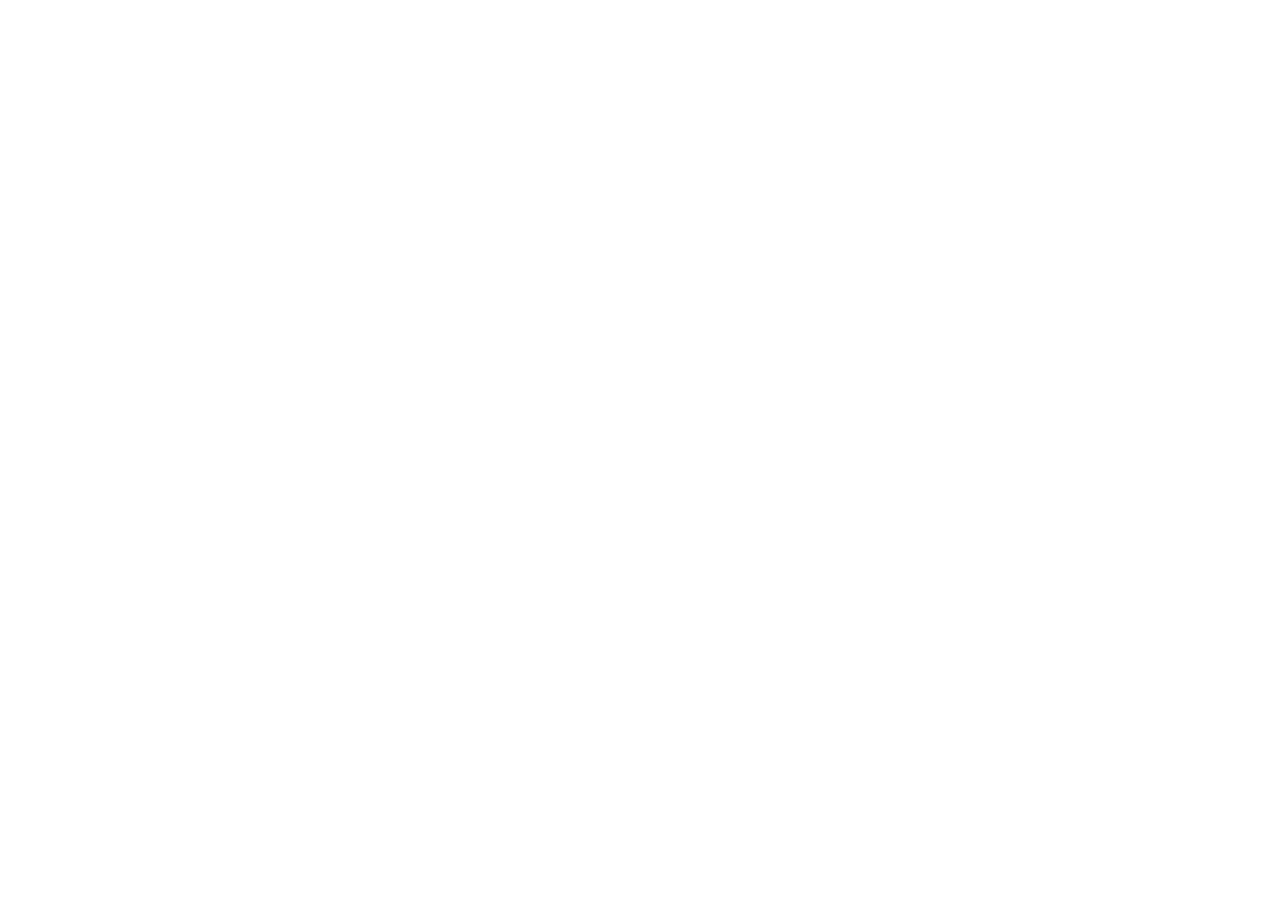
==== commit 2bb2a590: "Calepin muda-se para o seu próprio endereço francais/ passa a reencaminhar para https://nunoreismtn-" ====
--- a/francais/index.html
+++ b/francais/index.html
@@ -1,2948 +1,17 @@
 <!doctype html>
-<html lang="pt-PT">
-<head>
-<meta charset="utf-8">
-<meta name="viewport" content="width=device-width,initial-scale=1,viewport-fit=cover,interactive-widget=resizes-content">
-<meta name="theme-color" content="#EDEFEE" media="(prefers-color-scheme: light)">
-<meta name="theme-color" content="#0E1315" media="(prefers-color-scheme: dark)">
-<meta name="mobile-web-app-capable" content="yes">
-<meta name="apple-mobile-web-app-capable" content="yes">
-<meta name="apple-mobile-web-app-status-bar-style" content="default">
-<meta name="apple-mobile-web-app-title" content="Calepin">
-<meta name="robots" content="noindex, nofollow">
-<link rel="manifest" href="manifest.webmanifest">
-<link rel="apple-touch-icon" href="apple-touch-icon.png">
-<link rel="icon" type="image/png" sizes="192x192" href="icon-192.png">
-<style>:root{color-scheme:light}body{margin:0}img{max-width:100%}[hidden]{display:none!important}</style>
-<title>Calepin</title>
-<meta name="claude:viewport-fit-sides" content="cover">
-<meta name="description" content="Francês profissional para a pedra natural, ao estilo Pimsleur: ouvir, responder em voz alta, repetir.">
-<link rel="preconnect" href="https://fonts.googleapis.com">
-<link rel="preconnect" href="https://fonts.gstatic.com" crossorigin>
-<link rel="stylesheet" href="https://fonts.googleapis.com/css2?family=EB+Garamond:ital,wght@0,400;0,500;1,400;1,500&family=IBM+Plex+Mono:wght@400;500&family=Marcellus&family=Schibsted+Grotesk:wght@400;500;600;700&display=swap">
-<style>
-/* ===================== Calepin · Le français de la pierre ===================== */
-:root{
-  --bg:#EDEFEE; --surface:#FFFFFF; --surface-2:#F5F6F5; --sunk:#E4E8E7;
-  --ink:#162023; --ink-2:#435055; --ink-3:#69767B; --ink-4:#97A1A5;
-  --line:#D9DEDD; --line-2:#C3CAC9;
-  --verd:#2B6B64; --verd-ink:#1E5550; --verd-soft:#DAEAE6; --verd-wash:#EDF5F3;
-  --brass:#9A7428; --brass-ink:#6F521B; --brass-soft:#F2E8D2;
-  --danger:#A0453A; --danger-soft:#F5E1DD;
-  --on-accent:#FFFFFF;
-  --hm0:#E2E6E5; --hm1:#C6E0DA; --hm2:#93C5BB; --hm3:#5AA295; --hm4:#2F7E72; --hm5:#1C5B52;
-  --kn:#2B6B64; --lr:#A9D1C9; --track:#E3EBE9;
-  --shadow:0 1px 0 rgba(22,32,35,.04), 0 14px 34px -22px rgba(22,32,35,.38);
-  --shadow-lg:0 30px 60px -30px rgba(22,32,35,.45);
-  --glass:rgba(255,255,255,.82);
-  --r:16px; --r-sm:11px;
-  --f-display:"Marcellus", "Cormorant Garamond", Georgia, serif;
-  --f-fr:"EB Garamond", Garamond, "Times New Roman", serif;
-  --f-ui:"Schibsted Grotesk", system-ui, -apple-system, "Segoe UI", Roboto, sans-serif;
-  --f-mono:"IBM Plex Mono", ui-monospace, "SFMono-Regular", Menlo, monospace;
-  --gl:max(16px, env(safe-area-inset-left, 0px)); --gr:max(16px, env(safe-area-inset-right, 0px));
-  --sb:env(safe-area-inset-bottom, 0px);
-  color-scheme:light;
-}
-@media (prefers-color-scheme: dark){
-  :root:not([data-theme="light"]){
-    --bg:#0E1315; --surface:#151C1F; --surface-2:#1A2326; --sunk:#11171A;
-    --ink:#E5EBEA; --ink-2:#B3BEBE; --ink-3:#889496; --ink-4:#5F6B6D;
-    --line:#253033; --line-2:#334043;
-    --verd:#5CAB9F; --verd-ink:#8FD0C5; --verd-soft:#1B3431; --verd-wash:#142522;
-    --brass:#CFA757; --brass-ink:#E6C887; --brass-soft:#2D2617;
-    --danger:#E28C7D; --danger-soft:#3A201C;
-    --on-accent:#0B1312;
-    --hm0:#1E272A; --hm1:#1E3C37; --hm2:#245750; --hm3:#2F756A; --hm4:#46988B; --hm5:#77C2B5;
-    --kn:#5CAB9F; --lr:#2A514B; --track:#1F2A2C;
-    --shadow:0 1px 0 rgba(0,0,0,.25), 0 16px 36px -22px rgba(0,0,0,.7);
-    --shadow-lg:0 30px 60px -30px rgba(0,0,0,.8);
-    --glass:rgba(21,28,31,.82);
-    color-scheme:dark;
-  }
-}
-:root[data-theme="dark"]{
-  --bg:#0E1315; --surface:#151C1F; --surface-2:#1A2326; --sunk:#11171A;
-  --ink:#E5EBEA; --ink-2:#B3BEBE; --ink-3:#889496; --ink-4:#5F6B6D;
-  --line:#253033; --line-2:#334043;
-  --verd:#5CAB9F; --verd-ink:#8FD0C5; --verd-soft:#1B3431; --verd-wash:#142522;
-  --brass:#CFA757; --brass-ink:#E6C887; --brass-soft:#2D2617;
-  --danger:#E28C7D; --danger-soft:#3A201C;
-  --on-accent:#0B1312;
-  --hm0:#1E272A; --hm1:#1E3C37; --hm2:#245750; --hm3:#2F756A; --hm4:#46988B; --hm5:#77C2B5;
-  --kn:#5CAB9F; --lr:#2A514B; --track:#1F2A2C;
-  --shadow:0 1px 0 rgba(0,0,0,.25), 0 16px 36px -22px rgba(0,0,0,.7);
-  --shadow-lg:0 30px 60px -30px rgba(0,0,0,.8);
-  --glass:rgba(21,28,31,.82);
-  color-scheme:dark;
-}
-
-*,*::before,*::after{ box-sizing:border-box; }
-html{ -webkit-text-size-adjust:100%; text-size-adjust:100%; background:var(--bg); }
-body{ margin:0; background:var(--bg); color:var(--ink); font:400 15px/1.5 var(--f-ui); -webkit-font-smoothing:antialiased; -moz-osx-font-smoothing:grayscale; overflow-x:hidden; }
-body.locked{ overflow:hidden; }
-button,input,select,textarea{ font:inherit; color:inherit; }
-button{ cursor:pointer; -webkit-tap-highlight-color:transparent; }
-a{ color:var(--verd-ink); }
-[hidden]{ display:none !important; }
-p{ margin:0; }
-h1,h2,h3,h4{ margin:0; font-weight:600; }
-:focus-visible{ outline:2px solid var(--verd); outline-offset:2px; }
-[lang="fr"]{ hyphens:manual; }
-
-.ic{ width:20px; height:20px; flex:none; fill:none; stroke:currentColor; stroke-width:1.7; stroke-linecap:round; stroke-linejoin:round; }
-.ic.fill{ fill:currentColor; stroke:none; }
-
-/* ---------- Layout ---------- */
-.app{ min-height:100vh; min-height:100dvh; display:grid; grid-template-columns:1fr; }
-.rail{ display:none; }
-.main{ width:100%; max-width:760px; margin:0 auto; padding:0 var(--gr) calc(96px + var(--sb)) var(--gl); }
-.view{ padding-top:max(14px, env(safe-area-inset-top, 0px)); }
-@media (min-width:900px){
-  .app{ grid-template-columns:252px minmax(0,1fr); }
-  .rail{ display:flex; flex-direction:column; gap:28px; position:sticky; top:0; height:100vh; height:100dvh; padding:26px 18px 22px; border-right:1px solid var(--line); background:var(--surface-2); }
-  .tabbar{ display:none !important; }
-  .main{ padding:8px 40px 64px; }
-  .only-m{ display:none !important; }
-}
-.brand, .m-brand{ display:flex; align-items:center; gap:11px; }
-.brand-mark{ width:40px; height:40px; border-radius:12px; display:grid; place-items:center; background:var(--ink); color:var(--surface); flex:none; }
-.brand-mark .mark{ width:28px; height:28px; }
-.brand-txt{ display:flex; flex-direction:column; line-height:1.1; }
-.brand-txt b{ font:400 21px/1.05 var(--f-display); letter-spacing:.01em; }
-.brand-txt small{ font:italic 400 14px/1.2 var(--f-fr); color:var(--ink-3); }
-.m-brand .brand-mark{ width:34px; height:34px; border-radius:10px; }
-.m-brand .brand-mark .mark{ width:24px; height:24px; }
-.m-brand .brand-txt b{ font-size:19px; }
-.rail-tabs{ display:flex; flex-direction:column; gap:4px; }
-.rtab{ position:relative; display:flex; align-items:center; gap:12px; height:44px; padding:0 12px; border:0; border-radius:11px; background:none; color:var(--ink-2); font-weight:600; font-size:14.5px; text-align:left; }
-.rtab:hover{ background:var(--sunk); color:var(--ink); }
-.rtab.on{ background:var(--surface); color:var(--ink); box-shadow:0 0 0 1px var(--line); }
-.rtab.on .ic{ color:var(--verd); }
-.rtab .badge{ margin-left:auto; }
-.rail-foot{ margin-top:auto; display:flex; flex-direction:column; align-items:flex-start; gap:10px; }
-
-.tabbar{ position:fixed; left:0; right:0; bottom:0; z-index:20; display:grid; grid-template-columns:repeat(4,1fr); padding:6px max(8px, env(safe-area-inset-right,0px)) calc(6px + var(--sb)) max(8px, env(safe-area-inset-left,0px)); background:var(--glass); -webkit-backdrop-filter:saturate(1.4) blur(18px); backdrop-filter:saturate(1.4) blur(18px); border-top:1px solid var(--line); }
-body.typing .tabbar{ display:none; }
-.tab{ position:relative; display:flex; flex-direction:column; align-items:center; gap:3px; padding:7px 0 5px; border:0; background:none; color:var(--ink-3); font-size:11.5px; font-weight:600; letter-spacing:.01em; }
-.tab .ic{ width:23px; height:23px; }
-.tab.on{ color:var(--ink); }
-.tab.on .ic{ color:var(--verd); }
-.tab.on::before{ content:""; position:absolute; top:-7px; left:calc(50% - 14px); width:28px; height:2px; border-radius:2px; background:var(--verd); }
-.badge{ position:absolute; top:2px; left:calc(50% + 6px); min-width:17px; height:17px; padding:0 5px; border-radius:9px; background:var(--brass); color:#fff; font:700 10.5px/17px var(--f-ui); font-style:normal; text-align:center; }
-:root[data-theme="dark"] .badge{ color:#1A1406; }
-@media (prefers-color-scheme: dark){ :root:not([data-theme="light"]) .badge{ color:#1A1406; } }
-.rtab .badge{ position:static; }
-
-/* ---------- Type ---------- */
-.display{ font:400 34px/1.06 var(--f-display); letter-spacing:-.005em; }
-.eyebrow{ font:600 11px/1.3 var(--f-ui); letter-spacing:.13em; text-transform:uppercase; color:var(--ink-3); }
-.fr-title{ font:italic 400 31px/1.08 var(--f-fr); letter-spacing:-.005em; margin:6px 0 2px; }
-.pt-sub{ color:var(--ink-3); font-weight:500; }
-.muted{ color:var(--ink-3); }
-.sm{ font-size:13px; }
-.hint{ color:var(--ink-3); font-size:13.5px; line-height:1.5; margin-top:8px; }
-.hint.warn{ color:var(--danger); }
-.sec-title{ font:400 21px/1.15 var(--f-display); }
-.sec-head{ display:flex; align-items:baseline; justify-content:space-between; gap:12px; margin-bottom:14px; }
-.q-fr{ font-family:var(--f-fr); font-style:italic; font-size:1.1em; letter-spacing:0; color:var(--verd-ink); }
-
-/* ---------- Header ---------- */
-.page-head{ display:flex; align-items:flex-end; justify-content:space-between; gap:12px; padding:8px 0 4px; }
-.page-head .eyebrow{ margin-bottom:6px; }
-.hoje-head{ align-items:center; padding-top:4px; }
-@media (min-width:900px){ .hoje-head{ display:none; } .page-head{ padding-top:26px; } }
-.hello{ margin:22px 0 4px; }
-.hello .display{ font-size:clamp(34px, 9vw, 44px); }
-.fr-date{ font:italic 400 19px/1.3 var(--f-fr); color:var(--ink-3); margin-top:6px; }
-.icon-btn{ width:42px; height:42px; display:grid; place-items:center; border-radius:12px; border:1px solid var(--line); background:var(--surface); color:var(--ink-2); flex:none; }
-.icon-btn:hover{ color:var(--ink); border-color:var(--line-2); }
-.icon-btn.ghostly{ visibility:hidden; }
-
-/* ---------- Buttons ---------- */
-.btn{ display:inline-flex; align-items:center; justify-content:center; gap:8px; min-height:44px; padding:0 18px; border-radius:12px; border:1px solid var(--line-2); background:var(--surface); color:var(--ink); font:600 14.5px/1.1 var(--f-ui); text-decoration:none; white-space:nowrap; transition:background .15s, border-color .15s, transform .1s; }
-.btn:active{ transform:scale(.985); }
-.btn .ic{ width:18px; height:18px; }
-.btn.primary{ background:var(--verd); border-color:transparent; color:var(--on-accent); box-shadow:0 10px 22px -14px var(--verd); }
-.btn.primary:hover{ filter:brightness(1.06); }
-.btn.ghost{ background:transparent; }
-.btn.ghost:hover{ background:var(--surface-2); }
-.btn.lg{ min-height:52px; padding:0 22px; font-size:15.5px; border-radius:14px; }
-.btn.sm{ min-height:36px; padding:0 13px; font-size:13.5px; border-radius:10px; }
-.btn.block{ width:100%; }
-.btn.danger{ color:var(--danger); }
-.btn.danger.armed{ background:var(--danger-soft); border-color:var(--danger); }
-.btn:disabled{ opacity:.5; cursor:default; }
-.linkbtn{ display:inline-flex; align-items:center; gap:4px; padding:0; border:0; background:none; color:var(--verd-ink); font-weight:600; font-size:13.5px; text-decoration:none; }
-.linkbtn .ic{ width:15px; height:15px; }
-.row-btns{ display:flex; flex-wrap:wrap; gap:8px; }
-
-.pbtns{ display:flex; gap:6px; flex:none; }
-.pbtn{ position:relative; width:38px; height:38px; display:grid; place-items:center; border-radius:50%; border:1px solid var(--line); background:var(--surface); color:var(--ink-2); flex:none; transition:background .15s, color .15s, border-color .15s; }
-.pbtn .ic{ width:18px; height:18px; }
-.pbtn.txt{ font:italic 500 14px/1 var(--f-fr); letter-spacing:.01em; }
-.pbtn:hover{ border-color:var(--line-2); color:var(--ink); }
-.pbtn.playing{ background:var(--verd-soft); border-color:transparent; color:var(--verd-ink); }
-.pbtn.playing::after{ content:""; position:absolute; inset:-4px; border-radius:50%; border:1.5px solid var(--verd); opacity:.5; animation:ring 1.3s ease-out infinite; }
-.pbtn.rec{ background:var(--brass-soft); border-color:var(--brass); color:var(--brass-ink); }
-.pbtn.rec::after{ content:""; position:absolute; inset:-4px; border-radius:50%; border:1.5px solid var(--brass); animation:ring 1.1s ease-out infinite; }
-@keyframes ring{ from{ transform:scale(.9); opacity:.7; } to{ transform:scale(1.35); opacity:0; } }
-
-/* ---------- Cards ---------- */
-.card{ background:var(--surface); border:1px solid var(--line); border-radius:var(--r); padding:18px; margin-top:14px; }
-.notice{ display:flex; gap:12px; align-items:flex-start; margin-top:14px; padding:14px 16px; border-radius:var(--r-sm); border:1px solid var(--line); background:var(--surface); }
-.notice > .ic{ margin-top:1px; color:var(--verd); }
-.notice.n-warn{ background:var(--brass-soft); border-color:color-mix(in oklab, var(--brass) 35%, transparent); }
-.notice.n-warn > .ic{ color:var(--brass-ink); }
-.notice > div > b{ display:block; font-size:14.5px; }
-.notice p{ color:var(--ink-2); font-size:13.5px; margin-top:3px; }
-.notice-a{ display:flex; gap:8px; margin-top:10px; flex-wrap:wrap; }
-
-/* dimension line: the cote of a technical drawing */
-.cote{ display:flex; align-items:center; gap:10px; margin:16px 0 14px; color:var(--ink-3); font:500 11.5px/1 var(--f-mono); letter-spacing:.02em; }
-.cote i{ position:relative; flex:1; height:1px; background:currentColor; opacity:.75; }
-.cote i::before, .cote i::after{ content:""; position:absolute; top:-5px; width:1px; height:11px; background:currentColor; }
-.cote i:first-child::before{ left:0; }
-.cote i:first-child::after{ left:0; transform:rotate(45deg); height:9px; top:-4px; }
-.cote i:last-child::after{ right:0; }
-.cote i:last-child::before{ right:0; transform:rotate(45deg); height:9px; top:-4px; }
-
-/* ---------- Hoje ---------- */
-.hero{ margin-top:18px; background:var(--surface); border:1px solid var(--line); border-radius:20px; overflow:hidden; box-shadow:var(--shadow); }
-.hero-stone{ position:relative; height:clamp(118px, 30vw, 168px); overflow:hidden; border-bottom:1px solid var(--line); }
-.stone{ display:block; width:100%; height:100%; }
-:root[data-theme="dark"] .stone{ filter:brightness(.86) saturate(.95); }
-@media (prefers-color-scheme: dark){ :root:not([data-theme="light"]) .stone{ filter:brightness(.86) saturate(.95); } }
-.hero-stone .stone{ position:absolute; inset:0; }
-.hero-num{ position:absolute; right:14px; bottom:-16px; font:400 clamp(96px, 27vw, 136px)/1 var(--f-fr); font-variant-numeric:lining-nums; color:rgba(22,32,35,.6); letter-spacing:-.03em; }
-.hero-mod{ position:absolute; left:14px; top:14px; padding:6px 10px; border-radius:999px; background:rgba(255,255,255,.82); color:#1B2427; font:600 11px/1 var(--f-ui); letter-spacing:.1em; text-transform:uppercase; -webkit-backdrop-filter:blur(8px); backdrop-filter:blur(8px); }
-.hero-mod span{ text-transform:none; letter-spacing:0; font:italic 500 13px/1 var(--f-fr); }
-.hero-body{ padding:18px 18px 20px; }
-.hero-sit{ margin-top:12px; color:var(--ink-2); line-height:1.55; }
-.facts{ list-style:none; display:grid; grid-template-columns:repeat(3, minmax(0,1fr)); gap:14px; margin:0; padding:0; }
-.facts li{ display:flex; flex-direction:column; }
-.facts b{ font:600 22px/1.1 var(--f-ui); letter-spacing:-.01em; }
-.facts span{ font-size:12.5px; line-height:1.3; color:var(--ink-3); margin-top:3px; }
-.facts.center{ width:100%; text-align:center; margin:18px 0 6px; }
-.facts.center li{ align-items:center; }
-.resume{ height:4px; border-radius:4px; background:var(--track); margin-top:16px; overflow:hidden; }
-.resume span{ display:block; height:100%; background:var(--brass); border-radius:0 4px 4px 0; }
-.hero-actions{ display:flex; gap:10px; margin-top:18px; flex-wrap:wrap; }
-.hero-actions .btn.primary{ flex:1 1 auto; }
-.hero-actions .btn.ghost{ flex:0 0 auto; }
-.duo{ display:grid; grid-template-columns:1fr; gap:0; }
-@media (min-width:640px){ .duo{ grid-template-columns:1fr 1fr; gap:14px; } }
-.rv h3, .pod h3{ font:600 18px/1.25 var(--f-ui); margin:6px 0 6px; letter-spacing:-.01em; }
-.rv .muted{ font-size:13.5px; }
-.rv .btn{ margin-top:14px; }
-.rv.hot{ border-color:color-mix(in oklab, var(--verd) 40%, var(--line)); background:linear-gradient(180deg, var(--verd-wash), var(--surface) 70%); }
-.pod-fr{ font:italic 400 24px/1.2 var(--f-fr); margin:10px 0 6px; color:var(--ink); }
-.pod-pt{ color:var(--ink-3); font-size:14px; }
-.pod .pbtns{ margin-top:14px; }
-.course{ margin-top:30px; }
-.cm{ display:grid; gap:8px; }
-.cm-row{ display:grid; grid-template-columns:40px 1fr auto; align-items:center; gap:12px; width:100%; padding:10px 12px 10px 10px; border:1px solid var(--line); border-radius:var(--r-sm); background:var(--surface); text-align:left; }
-.cm-row:hover{ border-color:var(--line-2); }
-.sw{ display:block; width:40px; height:40px; border-radius:9px; overflow:hidden; box-shadow:inset 0 0 0 1px rgba(0,0,0,.06); }
-.sw.sm{ width:28px; height:28px; border-radius:7px; }
-.cm-t{ display:flex; flex-direction:column; min-width:0; }
-.cm-t b{ font:italic 400 19px/1.15 var(--f-fr); }
-.cm-t small{ color:var(--ink-3); font-size:12.5px; }
-.cm-steps{ display:flex; gap:4px; }
-.cm-steps i{ width:16px; height:5px; border-radius:3px; background:var(--track); }
-.cm-steps i.on{ background:var(--verd); }
-
-/* ---------- Lições ---------- */
-.mod{ margin-top:26px; }
-.mod-banner{ position:relative; height:132px; border-radius:var(--r); overflow:hidden; border:1px solid var(--line); }
-.mod-banner .stone{ position:absolute; inset:0; }
-.mod-banner::after{ content:""; position:absolute; inset:0; background:linear-gradient(90deg, rgba(255,255,255,.72), rgba(255,255,255,.18) 70%, transparent); }
-.mod-banner.dark::after{ background:linear-gradient(90deg, rgba(10,14,16,.62), rgba(10,14,16,.12) 75%, transparent); }
-.mb-txt{ position:absolute; z-index:1; left:16px; right:16px; bottom:14px; display:flex; flex-direction:column; color:#172023; }
-.mod-banner.dark .mb-txt, .ls-head.dark .ls-ht{ color:#F1F3F2; }
-.mb-num{ font:500 11.5px/1.2 var(--f-mono); letter-spacing:.06em; text-transform:uppercase; opacity:.85; }
-.mb-fr{ font:400 30px/1.1 var(--f-display); margin-top:4px; }
-.mb-pt{ font-size:13px; font-weight:500; opacity:.82; margin-top:3px; }
-.lrows{ margin-top:4px; }
-.lrow{ display:grid; grid-template-columns:34px minmax(0,1fr) auto 16px; align-items:center; gap:12px; width:100%; padding:14px 2px; border:0; border-bottom:1px solid var(--line); background:none; text-align:left; }
-.lrow:last-child{ border-bottom:0; }
-.lrow:hover .ltxt b{ color:var(--verd-ink); }
-.lnum{ font:500 13px/1 var(--f-mono); color:var(--ink-3); }
-.ltxt{ display:flex; flex-direction:column; min-width:0; }
-.ltxt b{ font:italic 400 21px/1.15 var(--f-fr); transition:color .15s; }
-.ltxt small{ color:var(--ink-3); font-size:13px; margin-top:2px; }
-.chev{ width:16px; height:16px; color:var(--ink-4); }
-.lstat{ display:inline-flex; align-items:center; gap:4px; padding:4px 9px; border-radius:999px; font:600 11.5px/1.2 var(--f-ui); white-space:nowrap; }
-.lstat .ic{ width:13px; height:13px; stroke-width:2.2; }
-.lstat.done{ color:var(--verd-ink); background:var(--verd-soft); }
-.lstat.next{ color:var(--brass-ink); background:var(--brass-soft); }
-.lstat.redo{ color:var(--danger); background:var(--danger-soft); }
-
-/* lesson sheet */
-.ls-head{ position:relative; height:116px; border-radius:var(--r-sm); overflow:hidden; border:1px solid var(--line); }
-.ls-head .stone{ position:absolute; inset:0; }
-.ls-head::after{ content:""; position:absolute; inset:0; background:linear-gradient(90deg, rgba(255,255,255,.78), rgba(255,255,255,.2) 75%, transparent); }
-.ls-head.dark::after{ background:linear-gradient(90deg, rgba(10,14,16,.66), rgba(10,14,16,.12) 75%, transparent); }
-.ls-ht{ position:absolute; z-index:1; left:14px; right:14px; bottom:12px; display:flex; flex-direction:column; color:#172023; }
-.ls-ht .fr-title{ margin:4px 0 0; font-size:28px; }
-.ls-sit{ margin-top:14px; color:var(--ink-2); line-height:1.55; }
-.ls-actions{ display:flex; gap:10px; flex-wrap:wrap; }
-.ls-actions .btn{ flex:1 1 160px; }
-.ls-h{ font:400 19px/1.2 var(--f-display); margin:26px 0 8px; display:flex; align-items:baseline; gap:8px; }
-.ls-h small{ font:500 12px var(--f-mono); color:var(--ink-3); }
-.ls-note{ padding:12px 14px; border-left:2px solid var(--brass); background:var(--surface-2); border-radius:0 10px 10px 0; color:var(--ink-2); margin-top:8px; line-height:1.55; }
-.ls-dlg .dl{ display:grid; grid-template-columns:auto 1fr auto; gap:10px; align-items:start; padding:10px 0; border-bottom:1px solid var(--line); }
-.ls-dlg .dl:last-child{ border-bottom:0; }
-
-/* speakers */
-.who{ display:inline-flex; align-items:center; justify-content:center; min-width:42px; height:22px; padding:0 7px; margin-top:2px; border-radius:6px; font:italic 500 13.5px/1 var(--f-fr); letter-spacing:.01em; }
-.w-A{ background:var(--verd-soft); color:var(--verd-ink); }
-.w-N{ background:var(--ink); color:var(--surface); }
-.w-C{ background:var(--brass-soft); color:var(--brass-ink); }
-.dl-t .fr{ font:italic 400 19px/1.3 var(--f-fr); }
-.dl-t .pt{ font-size:13.5px; color:var(--ink-3); margin-top:2px; }
-
-/* ---------- Frases ---------- */
-.tools{ display:flex; flex-direction:column; gap:10px; margin:16px 0 8px; }
-.seg{ display:flex; padding:3px; border-radius:12px; background:var(--sunk); gap:2px; }
-.seg button{ flex:1; min-height:38px; padding:0 10px; border:0; border-radius:9px; background:none; color:var(--ink-2); font-weight:600; font-size:13.5px; }
-.seg button.on{ background:var(--surface); color:var(--ink); box-shadow:0 1px 2px rgba(0,0,0,.08), 0 0 0 1px var(--line); }
-.seg.sm button{ min-height:34px; font-size:13px; }
-.search{ display:flex; align-items:center; gap:10px; height:46px; padding:0 14px; border-radius:12px; border:1px solid var(--line); background:var(--surface); color:var(--ink-3); }
-.search:focus-within{ border-color:var(--verd); box-shadow:0 0 0 3px var(--verd-soft); }
-.search input{ flex:1; min-width:0; height:100%; border:0; outline:0; background:none; color:var(--ink); font-size:15px; }
-.grp{ border-bottom:1px solid var(--line); }
-.grp summary{ display:grid; grid-template-columns:auto minmax(0,1fr) 16px; align-items:center; gap:12px; padding:15px 2px; cursor:pointer; list-style:none; }
-.grp summary::-webkit-details-marker{ display:none; }
-.grp summary .chev{ transition:transform .2s; }
-.grp[open] summary .chev{ transform:rotate(90deg); }
-.grp:not(:has(.lnum)) summary{ grid-template-columns:minmax(0,1fr) 16px; }
-.flist{ padding:0 0 10px; }
-.frow{ display:grid; grid-template-columns:minmax(0,1fr) auto; gap:6px 12px; align-items:center; padding:12px 0; border-top:1px solid var(--line); }
-.flist .frow:first-child{ border-top:0; }
-.ftx .fr{ font:italic 400 20px/1.25 var(--f-fr); }
-.ftx .pt{ font-size:13.5px; color:var(--ink-3); margin-top:2px; }
-.fres{ grid-column:1/-1; display:flex; flex-wrap:wrap; gap:6px 12px; align-items:baseline; font-size:13.5px; }
-.sc{ font-weight:700; padding:2px 8px; border-radius:6px; }
-.sc.ok{ background:var(--verd-soft); color:var(--verd-ink); }
-.sc.mid{ background:var(--brass-soft); color:var(--brass-ink); }
-.sc.low{ background:var(--danger-soft); color:var(--danger); }
-.miss, .heard{ color:var(--ink-2); }
-.heard i, .miss i{ font-family:var(--f-fr); font-size:1.08em; }
-.listening{ color:var(--brass-ink); font-weight:600; }
-.listening.big{ display:inline-flex; align-items:center; gap:8px; font-size:15px; }
-.box{ display:inline-flex; gap:3px; margin-top:7px; vertical-align:middle; }
-.box i{ width:12px; height:4px; border-radius:2px; background:var(--track); }
-.box i.on{ background:var(--verd); }
-.glist{ padding:0 0 10px; }
-.grow{ display:grid; grid-template-columns:minmax(0,1.1fr) minmax(0,1fr) auto; gap:12px; align-items:center; padding:9px 0; border-top:1px solid var(--line); }
-.glist .grow:first-child{ border-top:0; }
-.g-fr{ font:italic 400 19px/1.2 var(--f-fr); }
-.g-gen{ font:500 11px var(--f-mono); color:var(--ink-3); font-style:normal; }
-.g-pt{ color:var(--ink-2); font-size:14px; }
-.empty{ text-align:center; padding:36px 12px; color:var(--ink-3); }
-.empty .btn{ margin-top:14px; }
-.empty.big{ padding:24px 8px 40px; }
-.empty.big h3{ font:400 24px/1.2 var(--f-display); color:var(--ink); margin-top:20px; }
-.empty.big p{ max-width:380px; margin:8px auto 0; }
-.empty-stone{ width:220px; height:88px; margin:20px auto 0; border-radius:14px; overflow:hidden; border:1px solid var(--line); }
-
-/* ---------- Progresso ---------- */
-.tiles{ display:grid; grid-template-columns:1fr 1fr; gap:10px; margin-top:18px; }
-@media (min-width:640px){ .tiles{ grid-template-columns:repeat(4,1fr); } }
-.tile{ display:flex; flex-direction:column; padding:14px 14px 13px; border-radius:var(--r-sm); background:var(--surface); border:1px solid var(--line); }
-.t-l{ font-size:12.5px; color:var(--ink-3); font-weight:500; }
-.t-v{ font:600 28px/1.15 var(--f-ui); letter-spacing:-.02em; margin-top:6px; }
-.t-s{ font-size:12px; color:var(--ink-3); margin-top:2px; }
-.chart-card{ padding-bottom:14px; }
-.hm-wrap{ display:grid; grid-template-columns:auto minmax(0,1fr); gap:8px; }
-.hm-days{ display:grid; grid-template-rows:repeat(7, 1fr); gap:3px; padding-top:18px; font:500 10.5px/1 var(--f-mono); color:var(--ink-3); }
-.hm-days span{ display:flex; align-items:center; }
-.hm-months{ display:grid; grid-template-columns:repeat(12, 1fr); gap:3px; height:14px; margin-bottom:4px; font:500 10.5px/1 var(--f-mono); color:var(--ink-3); }
-.hm{ display:grid; grid-template-columns:repeat(12, 1fr); grid-template-rows:repeat(7, auto); grid-auto-flow:column; gap:3px; }
-.c{ display:block; aspect-ratio:1; border-radius:3px; background:var(--hm0); max-height:30px; }
-.c.l1{ background:var(--hm1); } .c.l2{ background:var(--hm2); } .c.l3{ background:var(--hm3); } .c.l4{ background:var(--hm4); } .c.l5{ background:var(--hm5); }
-.c.fut{ background:transparent; box-shadow:inset 0 0 0 1px var(--line); opacity:.5; }
-.c.today{ box-shadow:0 0 0 1.5px var(--surface), 0 0 0 3px var(--ink-3); }
-.c[data-tip]:hover, .c[data-tip]:focus-visible{ outline:2px solid var(--ink); outline-offset:1px; }
-.hm-foot{ display:flex; align-items:flex-start; justify-content:space-between; gap:12px; margin-top:12px; flex-wrap:wrap; }
-.hm-scale{ display:inline-flex; align-items:center; gap:3px; font-size:12px; color:var(--ink-3); }
-.hm-scale i{ width:12px; height:12px; aspect-ratio:auto; }
-.hm-scale i:first-of-type{ margin-left:5px; } .hm-scale i:last-of-type{ margin-right:5px; }
-.tview summary{ font-size:12.5px; font-weight:600; color:var(--verd-ink); cursor:pointer; }
-.tview table{ margin-top:8px; border-collapse:collapse; font-size:13px; }
-.tview th, .tview td{ text-align:left; padding:4px 14px 4px 0; border-bottom:1px solid var(--line); font-variant-numeric:tabular-nums; }
-.tview th{ color:var(--ink-3); font-weight:600; }
-.legend{ display:flex; flex-wrap:wrap; gap:6px 16px; margin:-4px 0 12px; font-size:12.5px; color:var(--ink-3); }
-.legend span{ display:inline-flex; align-items:center; gap:6px; }
-.legend i{ width:12px; height:8px; border-radius:2px; }
-.k-kn{ background:var(--kn); } .k-lr{ background:var(--lr); }
-.mrow{ display:grid; grid-template-columns:minmax(120px, 34%) minmax(0,1fr) auto; gap:12px; align-items:center; padding:9px 0; border-radius:8px; }
-.mrow:focus-visible{ outline-offset:4px; }
-.mr-name{ display:flex; align-items:center; gap:10px; min-width:0; }
-.mr-name b{ display:block; font:italic 400 17px/1.15 var(--f-fr); white-space:nowrap; overflow:hidden; text-overflow:ellipsis; }
-.mr-name small{ font-size:12px; color:var(--ink-3); }
-.mr-bar{ position:relative; height:12px; border-radius:0 4px 4px 0; background:var(--track); overflow:hidden; }
-.mr-bar i{ position:absolute; left:0; top:0; bottom:0; border-radius:0 4px 4px 0; }
-.mr-bar .lr{ background:var(--lr); }
-.mr-bar .kn{ background:var(--kn); box-shadow:2px 0 0 var(--surface); }
-.mr-val{ font:600 15px/1 var(--f-ui); font-variant-numeric:tabular-nums; min-width:52px; text-align:right; }
-.mr-val small{ font-weight:500; color:var(--ink-3); font-size:12px; }
-.hist{ list-style:none; margin:0; padding:0; }
-.hist li{ display:grid; grid-template-columns:64px minmax(0,1fr) auto; gap:12px; padding:11px 0; border-top:1px solid var(--line); align-items:baseline; font-size:14px; }
-.hist li:first-child{ border-top:0; }
-.h-d{ font:500 12px var(--f-mono); color:var(--ink-3); }
-.h-t span[lang="fr"]{ font-family:var(--f-fr); font-style:italic; font-size:1.1em; }
-.h-m{ font:500 12.5px var(--f-mono); color:var(--ink-3); }
-.ftip{ position:fixed; z-index:90; transform:translate(-50%, -100%); padding:7px 10px; border-radius:8px; background:var(--ink); color:var(--surface); font:600 12.5px/1.3 var(--f-ui); pointer-events:none; white-space:nowrap; box-shadow:var(--shadow-lg); }
-
-/* ---------- Overlay: player, review, welcome ---------- */
-.ov{ position:fixed; inset:0; z-index:40; background:var(--surface); overflow-y:auto; overscroll-behavior:contain; }
-.ov > *{ animation:rise .3s cubic-bezier(.2,.8,.2,1); }
-@keyframes rise{ from{ opacity:0; transform:translateY(14px); } to{ opacity:1; transform:none; } }
-.pl{ min-height:100%; display:flex; flex-direction:column; max-width:640px; margin:0 auto; padding:max(10px, env(safe-area-inset-top,0px)) var(--gr) 0 var(--gl); }
-.pl-top{ display:grid; grid-template-columns:42px 1fr 42px; align-items:center; gap:10px; padding:4px 0 10px; }
-.pl-title{ display:flex; flex-direction:column; align-items:center; text-align:center; min-width:0; }
-.pl-title span{ font:500 11px/1.2 var(--f-mono); letter-spacing:.08em; text-transform:uppercase; color:var(--ink-3); }
-.pl-title b{ font:italic 400 19px/1.2 var(--f-fr); white-space:nowrap; overflow:hidden; text-overflow:ellipsis; max-width:100%; }
-.pl-pop{ margin:0 0 12px; padding:14px; border-radius:var(--r-sm); background:var(--surface-2); border:1px solid var(--line); display:grid; gap:8px; }
-.pl-prog{ display:grid; grid-template-columns:1fr auto; gap:12px; align-items:center; }
-.pl-track{ height:3px; border-radius:3px; background:var(--track); overflow:hidden; }
-.pl-track i{ display:block; height:100%; width:0; background:var(--verd); border-radius:3px; transition:width .5s ease; }
-#pl-left{ font:500 11.5px/1 var(--f-mono); color:var(--ink-3); min-width:42px; text-align:right; }
-.pl-phases{ list-style:none; display:flex; gap:4px; margin:12px 0 0; padding:0; overflow-x:auto; scrollbar-width:none; }
-.pl-phases::-webkit-scrollbar{ display:none; }
-.pl-phases li{ flex:1 0 auto; text-align:center; padding:6px 8px; border-radius:8px; font:italic 400 14px/1 var(--f-fr); color:var(--ink-4); white-space:nowrap; transition:color .2s, background .2s; }
-.pl-phases li.past{ color:var(--ink-3); }
-.pl-phases li.on{ color:var(--ink); background:var(--sunk); }
-.pl-stage{ flex:1; display:flex; flex-direction:column; align-items:center; padding:clamp(10px, 3vh, 28px) 0 8px; }
-.dial{ position:relative; width:min(48vw, 196px); aspect-ratio:1; flex:none; }
-.d-stone{ position:absolute; inset:9%; border-radius:50%; overflow:hidden; opacity:.75; box-shadow:inset 0 0 0 1px rgba(0,0,0,.06); }
-.d-stone::after{ content:""; position:absolute; inset:0; background:radial-gradient(circle at 50% 46%, color-mix(in oklab, var(--surface) 62%, transparent) 30%, color-mix(in oklab, var(--surface) 8%, transparent) 78%); }
-.dial > svg{ position:absolute; inset:0; width:100%; height:100%; transform:rotate(-90deg); }
-.d-track{ fill:none; stroke:var(--line); stroke-width:2; }
-.d-arc{ fill:none; stroke:var(--verd); stroke-width:3.5; stroke-linecap:round; stroke-dasharray:100; stroke-dashoffset:100; opacity:0; }
-.d-arc.count{ opacity:1; animation:drain var(--d, 3s) linear forwards; }
-@keyframes drain{ from{ stroke-dashoffset:0; } to{ stroke-dashoffset:100; } }
-.dial[data-state="answer"] .d-arc{ stroke:var(--brass); }
-.d-pulse{ position:absolute; inset:9%; border-radius:50%; }
-.d-pulse::before, .d-pulse::after{ content:""; position:absolute; inset:0; border-radius:50%; border:1.5px solid var(--verd); opacity:0; }
-.dial[data-state="listen"] .d-pulse::before, .dial[data-state="listen"] .d-pulse::after,
-.dial[data-state="prof"] .d-pulse::before, .dial[data-state="prof"] .d-pulse::after,
-.dial[data-state="mic"] .d-pulse::before, .dial[data-state="mic"] .d-pulse::after{ animation:wave 1.8s ease-out infinite; }
-.dial[data-state="listen"] .d-pulse::after, .dial[data-state="prof"] .d-pulse::after, .dial[data-state="mic"] .d-pulse::after{ animation-delay:.9s; }
-.dial[data-state="prof"] .d-pulse::before, .dial[data-state="prof"] .d-pulse::after{ border-color:var(--ink-4); }
-.dial[data-state="mic"] .d-pulse::before, .dial[data-state="mic"] .d-pulse::after{ border-color:var(--brass); }
-@keyframes wave{ from{ transform:scale(1); opacity:.55; } to{ transform:scale(1.32); opacity:0; } }
-.d-label{ position:absolute; inset:0; display:flex; flex-direction:column; align-items:center; justify-content:center; text-align:center; padding:0 18%; }
-.d-label b{ font:400 clamp(22px, 6vw, 27px)/1.05 var(--f-display); color:var(--ink); }
-.d-label small{ margin-top:7px; font:600 10.5px/1.2 var(--f-ui); letter-spacing:.13em; text-transform:uppercase; color:var(--ink-3); }
-.dial[data-state="answer"] .d-label b{ color:var(--brass-ink); }
-.dial[data-state="repeat"] .d-label b, .dial[data-state="listen"] .d-label b{ color:var(--verd-ink); }
-.pl-cue{ min-height:22px; margin:12px 0 2px; font:600 13px/1.3 var(--f-ui); letter-spacing:.02em; color:var(--ink-3); text-align:center; }
-.pl-card{ width:100%; max-width:560px; min-height:10.5em; text-align:center; padding:6px 2px 0; }
-.pc-label{ font:600 11px/1.3 var(--f-ui); letter-spacing:.13em; text-transform:uppercase; color:var(--ink-3); margin-bottom:10px; }
-.pc-label span[lang="fr"]{ text-transform:none; letter-spacing:0; font:italic 500 14px var(--f-fr); }
-.pc-pt{ font:500 clamp(18px, 4.8vw, 21px)/1.35 var(--f-ui); color:var(--ink); text-wrap:balance; letter-spacing:-.005em; }
-.pc-fr{ margin-top:16px; font:italic 400 clamp(26px, 7.2vw, 34px)/1.18 var(--f-fr); color:var(--verd-ink); text-wrap:balance; min-height:1.2em; opacity:.45; transition:opacity .35s, transform .35s; transform:translateY(4px); }
-.pc-fr.on{ opacity:1; transform:none; }
-.dots{ color:var(--ink-4); letter-spacing:.3em; font-style:normal; font-family:var(--f-ui); font-size:22px; }
-.audio-only{ display:inline-flex; align-items:center; gap:6px; font:600 13px var(--f-ui); color:var(--ink-3); font-style:normal; }
-.audio-only .ic{ width:16px; height:16px; }
-.pc-title{ font:italic 400 clamp(32px, 9vw, 42px)/1.06 var(--f-fr); }
-.pc-sub{ color:var(--ink-3); font-weight:500; margin-top:6px; }
-.pc-say{ font:400 clamp(16px, 4.4vw, 18.5px)/1.55 var(--f-ui); color:var(--ink-2); text-wrap:pretty; }
-.pc-say.note{ color:var(--ink); }
-.pc-src{ margin-top:18px; font-size:12.5px; color:var(--ink-4); }
-.pc-src span{ font-family:var(--f-fr); font-style:italic; font-size:1.08em; }
-.pc-dlg{ max-height:min(38vh, 320px); overflow-y:auto; text-align:left; display:flex; flex-direction:column; gap:12px; padding:4px 2px; scroll-behavior:smooth; }
-.pc-dlg .dl{ display:grid; grid-template-columns:auto 1fr; gap:10px; opacity:.42; transition:opacity .3s; }
-.pc-dlg .dl.on{ opacity:1; }
-.pc-dlg .dl .fr{ font-size:21px; }
-.pc-cue{ display:flex; gap:10px; align-items:flex-start; justify-content:center; text-align:left; padding:12px 14px; margin-bottom:16px; border-radius:var(--r-sm); background:var(--surface-2); border:1px solid var(--line); }
-.pc-cue p{ font:italic 400 20px/1.3 var(--f-fr); }
-.pl-warn{ margin-top:12px; padding:8px 12px; border-radius:10px; background:var(--brass-soft); color:var(--brass-ink); font-size:13px; font-weight:600; text-align:center; }
-.pl-ctl{ position:sticky; bottom:0; padding:12px 0 calc(16px + var(--sb)); background:linear-gradient(180deg, transparent, var(--surface) 18%); display:grid; gap:14px; }
-.pl-main{ display:flex; align-items:center; justify-content:center; gap:clamp(22px, 8vw, 40px); }
-.cbtn{ position:relative; width:54px; height:54px; display:grid; place-items:center; border-radius:50%; border:1px solid var(--line-2); background:var(--surface); color:var(--ink); }
-.cbtn .ic{ width:22px; height:22px; }
-.cbtn small{ position:absolute; top:calc(100% + 5px); left:50%; transform:translateX(-50%); font-size:11px; font-weight:600; color:var(--ink-3); white-space:nowrap; }
-.cbtn.big{ width:78px; height:78px; border:0; background:var(--verd); color:var(--on-accent); box-shadow:0 14px 28px -14px var(--verd); }
-.cbtn.big .ic{ width:28px; height:28px; }
-.pl-sub{ display:flex; gap:8px; justify-content:center; flex-wrap:wrap; margin-top:12px; }
-.chip-btn{ display:inline-flex; align-items:center; gap:7px; min-height:42px; padding:0 16px; border-radius:999px; border:1px solid var(--line-2); background:var(--surface); color:var(--ink-2); font:600 13.5px/1 var(--f-ui); }
-.chip-btn .ic{ width:17px; height:17px; }
-.chip-btn:disabled{ opacity:.45; cursor:default; }
-.chip-btn.hot{ border-color:var(--brass); background:var(--brass-soft); color:var(--brass-ink); }
-.pl-done{ display:flex; flex-direction:column; align-items:center; text-align:center; max-width:460px; padding-top:8px; }
-.medal{ position:relative; width:112px; height:112px; border-radius:50%; overflow:hidden; box-shadow:0 0 0 1px var(--line), var(--shadow); margin-bottom:18px; }
-.medal .stone{ position:absolute; inset:0; }
-.medal span{ position:absolute; inset:0; display:grid; place-items:center; }
-.medal span .ic{ width:44px; height:44px; padding:9px; border-radius:50%; background:var(--verd); color:var(--on-accent); stroke-width:2.4; }
-.pl-done .fr-title{ font-size:34px; }
-.done-q{ width:100%; margin-top:16px; padding:16px; border-radius:var(--r-sm); background:var(--surface-2); border:1px solid var(--line); }
-.done-q > p{ font-weight:600; margin-bottom:10px; }
-.done-msg{ margin-top:10px; font-size:14px; color:var(--ink-2); }
-.done-msg:empty{ display:none; }
-.done-actions{ display:flex; gap:10px; justify-content:center; }
-.done-actions .btn{ flex:1; max-width:240px; }
-.grades{ display:grid; grid-template-columns:repeat(3, 1fr); gap:8px; }
-.gbtn{ display:flex; flex-direction:column; align-items:center; gap:3px; padding:12px 6px; border-radius:14px; border:1px solid var(--line-2); background:var(--surface); }
-.gbtn b{ font-size:15px; }
-.gbtn small{ font-size:11.5px; color:var(--ink-3); }
-.gbtn.g2{ border-color:color-mix(in oklab, var(--verd) 55%, var(--line)); }
-.gbtn.g2 b{ color:var(--verd-ink); }
-.gbtn.g0 b{ color:var(--danger); }
-.gbtn.sug{ box-shadow:0 0 0 2px var(--brass); }
-.rv-res{ justify-content:center; margin-top:14px; }
-
-/* welcome */
-.wel{ max-width:560px; margin:0 auto; padding-bottom:calc(28px + var(--sb)); }
-.wel-stone{ position:relative; height:clamp(170px, 34vh, 250px); overflow:hidden; }
-.wel-stone .stone{ position:absolute; inset:0; }
-.wel-stone::after{ content:""; position:absolute; inset:0; background:linear-gradient(180deg, transparent 40%, var(--surface)); }
-.wel-mark{ position:absolute; z-index:1; left:50%; bottom:6px; transform:translateX(-50%); width:72px; height:72px; border-radius:20px; display:grid; place-items:center; background:var(--ink); color:var(--surface); box-shadow:var(--shadow-lg); }
-.wel-mark .mark{ width:48px; height:48px; }
-.wel-body{ padding:16px var(--gr) 0 var(--gl); text-align:center; }
-.wel-title{ font:400 46px/1 var(--f-display); margin-top:6px; }
-.wel-sub{ font:italic 400 22px/1.2 var(--f-fr); color:var(--ink-3); margin-top:4px; }
-.wel-lead{ margin:18px auto 0; max-width:440px; color:var(--ink-2); line-height:1.55; }
-.wel-pts{ list-style:none; margin:22px 0 0; padding:0; text-align:left; display:grid; gap:14px; }
-.wel-pts li{ display:grid; grid-template-columns:44px 1fr; gap:12px; align-items:start; }
-.wel-pts .num{ width:44px; height:44px; border-radius:12px; display:grid; place-items:center; background:var(--verd-soft); color:var(--verd-ink); font:400 19px var(--f-display); }
-.wel-pts .num .ic{ width:20px; height:20px; }
-.wel-pts b{ font-size:15px; }
-.wel-pts p{ font-size:13.5px; color:var(--ink-3); margin-top:2px; line-height:1.45; }
-.wel-form{ display:grid; gap:10px; margin-top:24px; text-align:left; }
-.wel-sound{ display:flex; flex-direction:column; align-items:center; gap:2px; margin:16px 0 14px; }
-
-/* ---------- Forms & settings ---------- */
-.field{ display:flex; flex-direction:column; gap:6px; font-size:13px; font-weight:600; color:var(--ink-2); }
-.field input, .field select{ height:46px; padding:0 13px; border-radius:11px; border:1px solid var(--line-2); background:var(--surface); color:var(--ink); font-size:15px; font-weight:400; width:100%; min-width:0; }
-.field select{ -webkit-appearance:none; appearance:none; padding-right:34px; background-image:linear-gradient(45deg, transparent 50%, var(--ink-3) 50%), linear-gradient(135deg, var(--ink-3) 50%, transparent 50%); background-position:calc(100% - 18px) 20px, calc(100% - 13px) 20px; background-size:5px 5px, 5px 5px; background-repeat:no-repeat; text-overflow:ellipsis; }
-.field input:focus, .field select:focus{ outline:0; border-color:var(--verd); box-shadow:0 0 0 3px var(--verd-soft); }
-.set-sec{ padding:18px 0; border-top:1px solid var(--line); display:grid; gap:10px; }
-.set-sec:first-child{ border-top:0; padding-top:4px; }
-.set-sec h3{ font:400 19px/1.2 var(--f-display); }
-.set-l{ font-size:13px; font-weight:600; color:var(--ink-2); margin-top:4px; }
-.vrow{ display:grid; grid-template-columns:minmax(0,1fr) auto; gap:8px; align-items:end; }
-.vrow .btn{ height:46px; width:46px; padding:0; }
-.tog{ display:flex; align-items:flex-start; gap:12px; font-size:14.5px; font-weight:500; cursor:pointer; padding:4px 0; }
-.tog input{ appearance:none; -webkit-appearance:none; flex:none; width:42px; height:25px; border-radius:13px; background:var(--line-2); position:relative; transition:background .2s; margin:0; cursor:pointer; }
-.tog input::after{ content:""; position:absolute; top:3px; left:3px; width:19px; height:19px; border-radius:50%; background:#fff; box-shadow:0 1px 2px rgba(0,0,0,.25); transition:transform .2s; }
-.tog input:checked{ background:var(--verd); }
-.tog input:checked::after{ transform:translateX(17px); }
-.tog span{ display:flex; flex-direction:column; padding-top:2px; }
-.tog small{ font-size:12.5px; color:var(--ink-3); font-weight:400; margin-top:2px; }
-.about p{ color:var(--ink-2); font-size:14px; line-height:1.6; }
-
-/* ---------- Sheet ---------- */
-.sheet-wrap{ position:fixed; inset:0; z-index:60; display:flex; align-items:flex-end; justify-content:center; }
-.sheet-backdrop{ position:absolute; inset:0; background:rgba(10,15,17,.42); animation:fade .2s ease; }
-@keyframes fade{ from{ opacity:0; } }
-.sheet{ position:relative; width:100%; max-width:640px; max-height:92vh; max-height:92dvh; display:flex; flex-direction:column; background:var(--surface); border-radius:22px 22px 0 0; box-shadow:var(--shadow-lg); animation:up .3s cubic-bezier(.2,.8,.2,1); }
-@keyframes up{ from{ transform:translateY(30px); opacity:0; } }
-.sheet-head{ position:relative; display:flex; align-items:center; gap:10px; padding:16px var(--gr) 10px var(--gl); border-bottom:1px solid var(--line); }
-.grab{ position:absolute; top:6px; left:calc(50% - 18px); width:36px; height:4px; border-radius:2px; background:var(--line-2); }
-.sheet-title{ flex:1; font:400 21px/1.2 var(--f-display); }
-.sheet-body{ overflow-y:auto; padding:16px var(--gr) calc(24px + var(--sb)) var(--gl); overscroll-behavior:contain; }
-@media (min-width:700px){ .sheet-wrap{ align-items:center; } .sheet{ border-radius:22px; max-height:86vh; } .sheet-head{ padding-left:22px; padding-right:22px; } .sheet-body{ padding:18px 22px 26px; } }
-
-.toast{ position:fixed; left:50%; bottom:calc(86px + var(--sb)); z-index:95; transform:translateX(-50%); max-width:calc(100% - 32px); padding:11px 16px; border-radius:12px; background:var(--ink); color:var(--surface); font-weight:600; font-size:14px; box-shadow:var(--shadow-lg); animation:up .25s ease; }
-@media (min-width:900px){ .toast{ bottom:28px; } }
-
-@media (prefers-reduced-motion: reduce){
-  *, *::before, *::after{ animation-duration:.01ms !important; animation-iteration-count:1 !important; transition-duration:.01ms !important; }
-  .d-arc.count{ animation:drain var(--d, 3s) linear forwards !important; }
-}
-
-</style>
-</head>
-<body>
-<div class="app">
-  <nav class="rail" aria-label="Secções">
-    <div class="brand" id="rail-brand"></div>
-    <div class="rail-tabs" id="rail-tabs" role="tablist" aria-label="Secções"></div>
-    <div class="rail-foot" id="rail-foot"></div>
-  </nav>
-  <main class="main"><div class="view" id="view" role="tabpanel"></div></main>
-</div>
-<nav class="tabbar" id="tabbar" role="tablist" aria-label="Secções"></nav>
-<div class="ov" id="ov" hidden></div>
-<div class="sheet-wrap" id="sheet-wrap" hidden>
-  <div class="sheet-backdrop" data-act="sheet-close"></div>
-  <div class="sheet" role="dialog" aria-modal="true" aria-labelledby="sheet-title">
-    <div class="sheet-head"><span class="grab" aria-hidden="true"></span><h2 class="sheet-title" id="sheet-title"></h2><button class="icon-btn" id="sheet-close" data-act="sheet-close" aria-label="Fechar"><svg class="ic" viewBox="0 0 24 24" aria-hidden="true"><path d="M6 6l12 12M18 6 6 18"/></svg></button></div>
-    <div class="sheet-body" id="sheet-body"></div>
-  </div>
-</div>
-<div class="toast" id="toast" role="status" aria-live="polite" hidden></div>
-<div class="ftip" id="ftip" hidden></div>
+<html lang="pt-PT"><head><meta charset="utf-8"><meta name="viewport" content="width=device-width,initial-scale=1">
+<title>Calepin</title><meta name="robots" content="noindex, nofollow">
+<meta http-equiv="refresh" content="2; url=https://nunoreismtn-eng.github.io/Calepin/"><link rel="canonical" href="https://nunoreismtn-eng.github.io/Calepin/">
+<style>body{margin:0;font:16px/1.5 system-ui,sans-serif;background:#EDEFEE;color:#162023;display:grid;place-items:center;min-height:100vh;padding:24px;box-sizing:border-box;text-align:center}a{color:#1E5550;font-weight:600}@media (prefers-color-scheme:dark){body{background:#0E1315;color:#E5EBEA}a{color:#8FD0C5}}</style>
 <script>
-(() => {
-"use strict";
-const BUILD = {"public": true, "appUrl": "", "defaults": {}};
-/* ===================== COURSE CONTENT =====================
-   Professional French for the luxury natural-stone trade.
-   Speakers: A = interlocutor (female voice), C = site manager (male voice, lower pitch), N = the learner (male voice).
-   {nome} and {empresa} are filled from the learner's settings.
-   Text inside «» is French everywhere (the narrator reads it with a French voice); Portuguese quotes use “”.
-   item:  [fr, pt, build?]  build = backward build-up chunks, ending with the full phrase
-   drill: [pt, fr]          role: [cue fr (spoken by A or C), task pt, model fr]            */
-
-const MODULES = [
-  { id:"m1", n:1, fr:"Premier contact", pt:"Primeiro contacto", stone:"carrara", blurb:"Telefonar, marcar, perceber o projeto, falar de medidas e preços." },
-  { id:"m2", n:2, fr:"La pierre", pt:"A pedra", stone:"travertin", blurb:"Materiais, acabamentos, peças e a escolha das chapas." },
-  { id:"m3", n:3, fr:"Le devis", pt:"Orçamento e negociação", stone:"quartzite", blurb:"Apresentar, defender o preço, condições e fecho." },
-  { id:"m4", n:4, fr:"Le chantier", pt:"Obra e entrega", stone:"granit", blurb:"Medições, produção, transporte, montagem e reclamações." }
-];
-
-const LESSONS = [
-/* ---------------- Module 1 · Premier contact ---------------- */
-{ id:"l01", m:"m1", n:1, fr:"Au téléphone", pt:"Ao telefone",
-  situation:"Ligas para um gabinete de arquitetura em Paris para falar com a arquiteta do projeto.",
-  cue:"A",
-  dialogue:[
-    ["A","Cabinet Moreau, bonjour.","Gabinete Moreau, bom dia."],
-    ["N","Bonjour, madame. Je voudrais parler à Madame Moreau, s'il vous plaît.","Bom dia. Queria falar com a senhora Moreau, por favor."],
-    ["A","C'est de la part de qui ?","Da parte de quem?"],
-    ["N","De la part de {nome}, de la société {empresa}. Nous sommes spécialisés dans la pierre naturelle haut de gamme.","Da parte de {nome}, da empresa {empresa}. Somos especializados em pedra natural de gama alta."],
-    ["A","Et c'est à quel sujet ?","E é sobre que assunto?"],
-    ["N","C'est au sujet du projet de l'avenue Montaigne.","É sobre o projeto da avenida Montaigne."],
-    ["A","Très bien. Ne quittez pas, je vous la passe.","Muito bem. Não desligue, vou passar-lha."]
-  ],
-  items:[
-    ["Je voudrais parler à Madame Moreau.","Queria falar com a senhora Moreau.",["Madame Moreau","parler à Madame Moreau","Je voudrais parler à Madame Moreau"]],
-    ["s'il vous plaît","por favor"],
-    ["C'est de la part de qui ?","Da parte de quem?",["de qui","de la part de qui","C'est de la part de qui ?"]],
-    ["De la part de {nome}.","Da parte de {nome}."],
-    ["la société {empresa}","a empresa {empresa}"],
-    ["Nous sommes spécialisés dans la pierre naturelle.","Somos especializados em pedra natural.",["la pierre naturelle","spécialisés dans la pierre naturelle","Nous sommes spécialisés dans la pierre naturelle"]],
-    ["haut de gamme","de gama alta"],
-    ["C'est à quel sujet ?","É sobre que assunto?"],
-    ["C'est au sujet du projet.","É sobre o projeto.",["du projet","au sujet du projet","C'est au sujet du projet"]],
-    ["Ne quittez pas.","Não desligue."],
-    ["Je vous la passe.","Vou passar-lha."],
-    ["Très bien.","Muito bem."]
-  ],
-  drills:[
-    ["Queria falar com o senhor Durand, por favor.","Je voudrais parler à Monsieur Durand, s'il vous plaît."],
-    ["Da parte de {nome}, da empresa {empresa}.","De la part de {nome}, de la société {empresa}."],
-    ["Somos especializados em pedra natural de gama alta.","Nous sommes spécialisés dans la pierre naturelle haut de gamme."],
-    ["É sobre o projeto de Genebra.","C'est au sujet du projet de Genève."],
-    ["Não desligue, vou passar-lho.","Ne quittez pas, je vous le passe."]
-  ],
-  roles:[
-    ["Cabinet Moreau, bonjour.","Cumprimenta e pede para falar com a senhora Moreau.","Bonjour, madame. Je voudrais parler à Madame Moreau, s'il vous plaît."],
-    ["C'est de la part de qui ?","Diz o teu nome e a tua empresa.","De la part de {nome}, de la société {empresa}."],
-    ["Et c'est à quel sujet ?","Diz que é sobre o projeto da avenida Montaigne.","C'est au sujet du projet de l'avenue Montaigne."]
-  ],
-  notes:[
-    "Ao telefone, quando não sabes o nome, basta «madame» ou «monsieur», sem apelido.",
-    "«Je vous la passe» leva «la» porque é uma mulher. Para um homem: «je vous le passe»."
-  ]
-},
-{ id:"l02", m:"m1", n:2, fr:"Prendre rendez-vous", pt:"Marcar uma reunião",
-  situation:"A arquiteta atende. Marcas uma reunião para lhe apresentar os materiais.",
-  cue:"A",
-  dialogue:[
-    ["A","Bonjour, monsieur. Je vous écoute.","Bom dia. Diga, estou a ouvir."],
-    ["N","Bonjour, madame. Je souhaiterais vous présenter nos matériaux. Seriez-vous disponible la semaine prochaine ?","Bom dia. Gostaria de lhe apresentar os nossos materiais. Estaria disponível na próxima semana?"],
-    ["A","Oui, plutôt en fin de semaine.","Sim, de preferência no fim da semana."],
-    ["N","Jeudi à dix heures, ça vous conviendrait ?","Quinta-feira às dez, dava-lhe jeito?"],
-    ["A","Jeudi à dix heures, c'est parfait. À l'agence ?","Quinta às dez está perfeito. No gabinete?"],
-    ["N","Oui, je viendrai avec des échantillons.","Sim, vou com amostras."],
-    ["A","Très bien. À jeudi, alors.","Muito bem. Até quinta, então."],
-    ["N","À jeudi. Bonne journée, madame.","Até quinta. Bom dia."]
-  ],
-  items:[
-    ["Je vous écoute.","Diga, estou a ouvir."],
-    ["Je souhaiterais vous présenter nos matériaux.","Gostaria de lhe apresentar os nossos materiais.",["nos matériaux","vous présenter nos matériaux","Je souhaiterais vous présenter nos matériaux"]],
-    ["Seriez-vous disponible ?","Estaria disponível?"],
-    ["la semaine prochaine","na próxima semana"],
-    ["plutôt en fin de semaine","de preferência no fim da semana"],
-    ["jeudi à dix heures","quinta-feira às dez horas"],
-    ["Ça vous conviendrait ?","Dava-lhe jeito?"],
-    ["C'est parfait.","Está perfeito."],
-    ["À l'agence ?","No gabinete?"],
-    ["Je viendrai avec des échantillons.","Vou com amostras.",["des échantillons","avec des échantillons","Je viendrai avec des échantillons"]],
-    ["À jeudi, alors.","Até quinta, então."],
-    ["Bonne journée.","Bom dia (ao despedir)."]
-  ],
-  drills:[
-    ["Estaria disponível na segunda-feira?","Seriez-vous disponible lundi ?"],
-    ["Terça às três da tarde, dava-lhe jeito?","Mardi à quinze heures, ça vous conviendrait ?"],
-    ["Gostaria de lhe apresentar as nossas amostras.","Je souhaiterais vous présenter nos échantillons."],
-    ["Vou com amostras de mármore.","Je viendrai avec des échantillons de marbre."],
-    ["Quarta-feira às nove e meia.","Mercredi à neuf heures et demie."],
-    ["Até sexta, então. Bom dia.","À vendredi, alors. Bonne journée."]
-  ],
-  roles:[
-    ["Bonjour, monsieur. Je vous écoute.","Diz que gostavas de lhe apresentar os vossos materiais.","Bonjour, madame. Je souhaiterais vous présenter nos matériaux."],
-    ["Plutôt en fin de semaine.","Propõe quinta-feira às dez.","Jeudi à dix heures, ça vous conviendrait ?"],
-    ["À l'agence ?","Confirma e diz que levas amostras.","Oui, je viendrai avec des échantillons."]
-  ],
-  notes:[
-    "No trabalho, as horas dizem-se de 0 a 24: «quinze heures» são as três da tarde.",
-    "«Bonjour» é para cumprimentar. Para te despedires de dia, diz «bonne journée»; ao fim da tarde, «bonne soirée»."
-  ]
-},
-{ id:"l03", m:"m1", n:3, fr:"Comprendre le projet", pt:"Perceber o projeto",
-  situation:"Na reunião, recebes os desenhos e ficas a saber os prazos e as preocupações do cliente.",
-  cue:"A",
-  dialogue:[
-    ["A","Voici les plans de la cuisine et des salles de bains.","Aqui estão os desenhos da cozinha e das casas de banho."],
-    ["N","Merci. Quel est le délai prévu pour le chantier ?","Obrigado. Qual é o prazo previsto para a obra?"],
-    ["A","Le chantier commence en mars, et la livraison est prévue fin mai.","A obra começa em março e a entrega está prevista para o fim de maio."],
-    ["N","Très bien. Avez-vous déjà choisi les matériaux ?","Muito bem. Já escolheram os materiais?"],
-    ["A","Pas encore. Le client adore le marbre, mais il a peur des taches.","Ainda não. O cliente adora mármore, mas tem medo das manchas."],
-    ["N","Je comprends. Nous avons des solutions pour ça. Pourriez-vous m'envoyer les plans par e-mail ?","Compreendo. Temos soluções para isso. Podia enviar-me os desenhos por email?"],
-    ["A","Bien sûr. Je vous les envoie aujourd'hui.","Claro. Envio-lhos hoje."]
-  ],
-  items:[
-    ["les plans de la cuisine","os desenhos da cozinha"],
-    ["les salles de bains","as casas de banho"],
-    ["Quel est le délai prévu ?","Qual é o prazo previsto?",["le délai prévu","Quel est le délai prévu ?"]],
-    ["le chantier","a obra"],
-    ["La livraison est prévue fin mai.","A entrega está prevista para o fim de maio.",["fin mai","est prévue fin mai","La livraison est prévue fin mai"]],
-    ["Avez-vous déjà choisi les matériaux ?","Já escolheu os materiais?",["les matériaux","déjà choisi les matériaux","Avez-vous déjà choisi les matériaux ?"]],
-    ["Pas encore.","Ainda não."],
-    ["Il a peur des taches.","Tem medo das manchas."],
-    ["Je comprends.","Compreendo."],
-    ["Nous avons des solutions pour ça.","Temos soluções para isso."],
-    ["Pourriez-vous m'envoyer les plans ?","Podia enviar-me os desenhos?",["les plans","m'envoyer les plans","Pourriez-vous m'envoyer les plans ?"]],
-    ["par e-mail","por email"],
-    ["Je vous les envoie aujourd'hui.","Envio-lhos hoje."]
-  ],
-  drills:[
-    ["Podia enviar-me os desenhos da cozinha?","Pourriez-vous m'envoyer les plans de la cuisine ?"],
-    ["Qual é o prazo previsto para a entrega?","Quel est le délai prévu pour la livraison ?"],
-    ["Já escolheu o mármore?","Avez-vous déjà choisi le marbre ?"],
-    ["A obra começa em abril.","Le chantier commence en avril."],
-    ["O cliente tem medo dos riscos.","Le client a peur des rayures."]
-  ],
-  roles:[
-    ["Voici les plans.","Agradece e pergunta qual é o prazo previsto para a obra.","Merci. Quel est le délai prévu pour le chantier ?"],
-    ["Le client adore le marbre, mais il a peur des taches.","Diz que compreendes e que têm soluções para isso.","Je comprends. Nous avons des solutions pour ça."],
-    ["Je peux vous envoyer quelque chose ?","Pede-lhe os desenhos por email.","Oui, pourriez-vous m'envoyer les plans par e-mail ?"]
-  ],
-  notes:[
-    "Cuidado: «délai» é prazo. Atraso diz-se «retard».",
-    "«Les plans» são os desenhos. A planta de um piso também é «un plan»."
-  ]
-},
-{ id:"l04", m:"m1", n:4, fr:"Cotes et prix", pt:"Medidas e preços",
-  situation:"A arquiteta pede medidas, espessuras e um preço por metro quadrado.",
-  cue:"A",
-  dialogue:[
-    ["A","Quelles sont les dimensions de l'îlot ?","Quais são as medidas da ilha?"],
-    ["N","Trois mètres vingt sur un mètre dix.","Três metros e vinte por um metro e dez."],
-    ["A","Et l'épaisseur ?","E a espessura?"],
-    ["N","Deux centimètres, avec une retombée de six centimètres.","Dois centímetros, com um avental de seis centímetros."],
-    ["A","Ça fait combien de mètres carrés au total ?","Quantos metros quadrados dá no total?"],
-    ["N","Environ quatorze mètres carrés, crédences comprises.","Cerca de catorze metros quadrados, com os frontões incluídos."],
-    ["A","Et le prix, à peu près ?","E o preço, mais ou menos?"],
-    ["N","Pour ce marbre, comptez environ huit cents euros le mètre carré, posé.","Para este mármore, conte com cerca de oitocentos euros o metro quadrado, instalado."]
-  ],
-  items:[
-    ["Quelles sont les dimensions ?","Quais são as medidas?"],
-    ["l'îlot","a ilha (da cozinha)"],
-    ["trois mètres vingt sur un mètre dix","três metros e vinte por um metro e dez",["un mètre dix","sur un mètre dix","trois mètres vingt sur un mètre dix"]],
-    ["l'épaisseur","a espessura"],
-    ["une retombée de six centimètres","um avental de seis centímetros",["six centimètres","une retombée de six centimètres"]],
-    ["Ça fait combien de mètres carrés ?","Quantos metros quadrados dá?",["mètres carrés","combien de mètres carrés","Ça fait combien de mètres carrés ?"]],
-    ["environ quatorze mètres carrés","cerca de catorze metros quadrados"],
-    ["crédences comprises","com os frontões incluídos"],
-    ["à peu près","mais ou menos"],
-    ["Comptez environ…","Conte com cerca de…"],
-    ["huit cents euros le mètre carré","oitocentos euros o metro quadrado",["le mètre carré","huit cents euros le mètre carré"]],
-    ["posé","instalado (com montagem)"]
-  ],
-  drills:[
-    ["Dois metros e quarenta por noventa centímetros.","Deux mètres quarante sur quatre-vingt-dix centimètres."],
-    ["A espessura é de três centímetros.","L'épaisseur est de trois centimètres."],
-    ["Setenta e cinco centímetros.","Soixante-quinze centimètres."],
-    ["Cerca de vinte e oito metros quadrados.","Environ vingt-huit mètres carrés."],
-    ["Mil e duzentos euros o metro quadrado, instalado.","Mille deux cents euros le mètre carré, posé."],
-    ["Noventa e oito metros quadrados.","Quatre-vingt-dix-huit mètres carrés."]
-  ],
-  roles:[
-    ["Quelles sont les dimensions de l'îlot ?","Diz: três metros e vinte por um metro e dez.","Trois mètres vingt sur un mètre dix."],
-    ["Et l'épaisseur ?","Dois centímetros, com um avental de seis.","Deux centimètres, avec une retombée de six centimètres."],
-    ["Et le prix, à peu près ?","Cerca de oitocentos euros o metro quadrado, instalado.","Comptez environ huit cents euros le mètre carré, posé."]
-  ],
-  notes:[
-    "Nas medidas, o “por” diz-se «sur»: «trois mètres vingt sur un mètre dix».",
-    "70 é «soixante-dix», 80 «quatre-vingts», 90 «quatre-vingt-dix». Na Suíça e na Bélgica ouves «septante» e «nonante»; em alguns cantões suíços, «huitante»."
-  ]
-},
-/* ---------------- Module 2 · La pierre ---------------- */
-{ id:"l05", m:"m2", n:5, fr:"Les matériaux", pt:"Os materiais",
-  situation:"No showroom, aconselhas a pedra certa para cada espaço.",
-  cue:"A",
-  dialogue:[
-    ["A","Qu'est-ce que vous nous conseillez pour la salle de bains ?","O que é que nos aconselha para a casa de banho?"],
-    ["N","Pour un rendu chaleureux, je vous conseille un travertin.","Para um efeito acolhedor, aconselho-lhe um travertino."],
-    ["A","Le travertin, ce n'est pas trop poreux ?","O travertino não é demasiado poroso?"],
-    ["N","Il est poreux, oui, mais on le rebouche et on le traite. Il est très résistant.","É poroso, sim, mas betumamos e tratamos. É muito resistente."],
-    ["A","Et pour la cuisine ?","E para a cozinha?"],
-    ["N","Un quartzite. C'est plus dur que le granit, et ça ressemble au marbre.","Um quartzito. É mais duro do que o granito e parece mármore."],
-    ["A","Intéressant. D'où vient cette pierre ?","Interessante. De onde vem esta pedra?"],
-    ["N","Du Brésil. Le marbre, lui, vient du Portugal, d'Estremoz.","Do Brasil. Já o mármore vem de Portugal, de Estremoz."]
-  ],
-  items:[
-    ["Qu'est-ce que vous nous conseillez ?","O que é que nos aconselha?"],
-    ["Je vous conseille un travertin.","Aconselho-lhe um travertino."],
-    ["un rendu chaleureux","um efeito acolhedor"],
-    ["Ce n'est pas trop poreux ?","Não é demasiado poroso?"],
-    ["On le rebouche et on le traite.","Betumamos e tratamos.",["et on le traite","On le rebouche et on le traite"]],
-    ["Il est très résistant.","É muito resistente."],
-    ["un quartzite","um quartzito"],
-    ["plus dur que le granit","mais duro do que o granito"],
-    ["Ça ressemble au marbre.","Parece mármore."],
-    ["D'où vient cette pierre ?","De onde vem esta pedra?"],
-    ["Le marbre vient du Portugal.","O mármore vem de Portugal."],
-    ["le calcaire","o calcário"],
-    ["l'onyx","o ónix"]
-  ],
-  drills:[
-    ["Aconselho-lhe um mármore para a casa de banho.","Je vous conseille un marbre pour la salle de bains."],
-    ["O granito é muito resistente.","Le granit est très résistant."],
-    ["Este calcário vem de França.","Ce calcaire vient de France."],
-    ["O ónix é translúcido.","L'onyx est translucide."],
-    ["De onde vem este quartzito?","D'où vient ce quartzite ?"]
-  ],
-  roles:[
-    ["Qu'est-ce que vous nous conseillez pour la salle de bains ?","Aconselha um travertino, para um efeito acolhedor.","Pour un rendu chaleureux, je vous conseille un travertin."],
-    ["Ce n'est pas trop poreux ?","Diz que é poroso, mas que é betumado e tratado.","Il est poreux, oui, mais on le rebouche et on le traite."],
-    ["D'où vient cette pierre ?","Vem do Brasil.","Elle vient du Brésil."]
-  ],
-  notes:[
-    "«Le quartzite» é masculino no francês correto, embora no comércio se oiça «la quartzite».",
-    "«Granit» e «granite» escrevem-se das duas maneiras e dizem-se igual."
-  ]
-},
-{ id:"l06", m:"m2", n:6, fr:"Les finitions", pt:"Os acabamentos",
-  situation:"Escolhem-se os acabamentos para o pavimento, o exterior e a cozinha.",
-  cue:"A",
-  dialogue:[
-    ["A","Quelle finition vous recommandez pour le sol ?","Que acabamento recomenda para o pavimento?"],
-    ["N","Pour le sol, une finition adoucie ou brossée. Le poli est trop glissant.","Para o pavimento, um acabamento amaciado ou escovado. O polido é demasiado escorregadio."],
-    ["A","Et pour la terrasse ?","E para o terraço?"],
-    ["N","À l'extérieur, il faut une finition antidérapante : flammée ou bouchardée.","No exterior é preciso um acabamento antiderrapante: flamejado ou bujardado."],
-    ["A","Pour le plan de travail, le client voudrait un aspect plus naturel.","Para o tampo, o cliente queria um aspeto mais natural."],
-    ["N","Alors je vous propose une finition cuir. C'est mat, doux au toucher, et ça marque moins.","Então proponho-lhe um acabamento couro. É mate, suave ao toque e marca menos."],
-    ["A","Vous pouvez nous montrer un échantillon ?","Pode mostrar-nos uma amostra?"],
-    ["N","Bien sûr. J'ai les trois finitions avec moi.","Claro. Tenho os três acabamentos comigo."]
-  ],
-  items:[
-    ["Quelle finition vous recommandez ?","Que acabamento recomenda?"],
-    ["pour le sol","para o pavimento"],
-    ["une finition adoucie","um acabamento amaciado"],
-    ["brossée","escovado"],
-    ["Le poli est trop glissant.","O polido é demasiado escorregadio.",["trop glissant","Le poli est trop glissant"]],
-    ["à l'extérieur","no exterior"],
-    ["une finition antidérapante","um acabamento antiderrapante"],
-    ["flammée ou bouchardée","flamejado ou bujardado"],
-    ["une finition cuir","um acabamento couro"],
-    ["mat et doux au toucher","mate e suave ao toque"],
-    ["Ça marque moins.","Marca menos."],
-    ["Vous pouvez nous montrer un échantillon ?","Pode mostrar-nos uma amostra?",["un échantillon","nous montrer un échantillon","Vous pouvez nous montrer un échantillon ?"]]
-  ],
-  drills:[
-    ["Para o exterior, aconselho um acabamento flamejado.","Pour l'extérieur, je vous conseille une finition flammée."],
-    ["O polido marca mais.","Le poli marque plus."],
-    ["Um acabamento jateado é antiderrapante.","Une finition sablée est antidérapante."],
-    ["Tenho as amostras comigo.","J'ai les échantillons avec moi."],
-    ["Este acabamento é mate e suave ao toque.","Cette finition est mate et douce au toucher."]
-  ],
-  roles:[
-    ["Quelle finition vous recommandez pour le sol ?","Amaciado ou escovado; o polido é demasiado escorregadio.","Une finition adoucie ou brossée. Le poli est trop glissant."],
-    ["Et pour la terrasse ?","No exterior é preciso antiderrapante: flamejado ou bujardado.","À l'extérieur, il faut une finition antidérapante : flammée ou bouchardée."],
-    ["Le client voudrait un aspect plus naturel.","Propõe um acabamento couro.","Alors je vous propose une finition cuir."]
-  ],
-  notes:[
-    "Amaciado é «adouci», polido «poli», jateado «sablé», envelhecido «vieilli». O couro diz-se «cuir» ou mesmo «leather».",
-    "«Finition» é feminino: «une finition mate, douce, brossée»."
-  ]
-},
-{ id:"l07", m:"m2", n:7, fr:"Les pièces", pt:"As peças",
-  situation:"Revês os desenhos peça a peça: tampos, cubas, arestas e bases de duche.",
-  cue:"A",
-  dialogue:[
-    ["A","Sur ce plan, vous avez le plan de travail, la crédence et l'îlot.","Neste desenho tem o tampo, o frontão e a ilha."],
-    ["N","L'évier sera sous le plan ?","O lava-loiça fica por baixo do tampo?"],
-    ["A","Oui, sous le plan. Et la plaque de cuisson est encastrée.","Sim, por baixo do tampo. E a placa é encastrada."],
-    ["N","D'accord. Nous ferons les découpes en atelier. Vous préférez un chanfrein ou un chant arrondi ?","Está bem. Faremos os recortes na fábrica. Prefere um chanfro ou uma aresta boleada?"],
-    ["A","Un petit chanfrein. Pour la salle de bains, nous voulons un plan vasque avec deux vasques taillées dans la masse.","Um chanfro pequeno. Para a casa de banho, queremos um tampo de lavatório com duas cubas esculpidas no maciço."],
-    ["N","Avec un receveur de douche assorti ?","Com uma base de duche a condizer?"],
-    ["A","Oui, dans le même marbre.","Sim, no mesmo mármore."]
-  ],
-  items:[
-    ["le plan de travail","o tampo da cozinha"],
-    ["la crédence","o frontão"],
-    ["L'évier sera sous le plan ?","O lava-loiça fica por baixo do tampo?",["sous le plan","L'évier sera sous le plan ?"]],
-    ["la plaque de cuisson","a placa do fogão"],
-    ["encastrée","encastrada"],
-    ["Nous ferons les découpes en atelier.","Faremos os recortes na fábrica.",["en atelier","les découpes en atelier","Nous ferons les découpes en atelier"]],
-    ["un chanfrein","um chanfro"],
-    ["un chant arrondi","uma aresta boleada"],
-    ["un plan vasque","um tampo de lavatório"],
-    ["deux vasques taillées dans la masse","duas cubas esculpidas no maciço",["dans la masse","taillées dans la masse","deux vasques taillées dans la masse"]],
-    ["un receveur de douche assorti","uma base de duche a condizer"],
-    ["dans le même marbre","no mesmo mármore"]
-  ],
-  drills:[
-    ["O lava-loiça fica por baixo do tampo.","L'évier est sous le plan."],
-    ["Fazemos os recortes na fábrica.","Nous faisons les découpes en atelier."],
-    ["Prefere um chanfro ou uma aresta boleada?","Vous préférez un chanfrein ou un chant arrondi ?"],
-    ["Uma banheira esculpida no maciço.","Une baignoire taillée dans la masse."],
-    ["Um frontão no mesmo mármore.","Une crédence dans le même marbre."]
-  ],
-  roles:[
-    ["Vous avez vu le plan de travail ?","Diz que sim e pergunta se o lava-loiça fica por baixo do tampo.","Oui. L'évier sera sous le plan ?"],
-    ["Quel type de chant vous proposez ?","Pergunta se prefere um chanfro ou uma aresta boleada.","Vous préférez un chanfrein ou un chant arrondi ?"],
-    ["Pour la salle de bains, un plan vasque.","Pergunta se querem uma base de duche a condizer.","Avec un receveur de douche assorti ?"]
-  ],
-  notes:[
-    "«Plan» tem dois sentidos: o desenho («les plans») e o tampo («le plan de travail», «le plan vasque»).",
-    "«Taillé dans la masse» é o argumento de luxo: uma peça esculpida num só bloco, sem colagens."
-  ]
-},
-{ id:"l08", m:"m2", n:8, fr:"Choisir les tranches", pt:"Escolher as chapas",
-  situation:"No armazém, mostras o bloco e as chapas escolhidas para o projeto.",
-  cue:"A",
-  dialogue:[
-    ["N","Voici le bloc que nous avons sélectionné pour votre projet.","Este é o bloco que selecionámos para o seu projeto."],
-    ["A","Les tranches sont magnifiques. On peut faire un livre ouvert ?","As chapas são magníficas. Dá para fazer um livro aberto?"],
-    ["N","Oui, les tranches sont numérotées et consécutives. Le veinage sera continu.","Sim, as chapas estão numeradas e são consecutivas. O desenho dos veios será contínuo."],
-    ["A","Il y a des différences de couleur entre les tranches ?","Há diferenças de cor entre as chapas?"],
-    ["N","Légèrement. C'est une pierre naturelle : chaque tranche est unique.","Ligeiramente. É uma pedra natural: cada chapa é única."],
-    ["A","Je voudrais valider le calepinage avant la découpe.","Queria aprovar a calepinagem antes do corte."],
-    ["N","Bien sûr. Nous vous enverrons une simulation avec les vraies tranches.","Claro. Vamos enviar-lhe uma simulação com as chapas reais."]
-  ],
-  items:[
-    ["le bloc que nous avons sélectionné","o bloco que selecionámos"],
-    ["les tranches","as chapas"],
-    ["un livre ouvert","um livro aberto (book-match)"],
-    ["numérotées et consécutives","numeradas e consecutivas"],
-    ["Le veinage sera continu.","O desenho dos veios será contínuo.",["sera continu","Le veinage sera continu"]],
-    ["des différences de couleur","diferenças de cor"],
-    ["légèrement","ligeiramente"],
-    ["Chaque tranche est unique.","Cada chapa é única."],
-    ["valider le calepinage","aprovar a calepinagem"],
-    ["avant la découpe","antes do corte"],
-    ["une simulation avec les vraies tranches","uma simulação com as chapas reais",["les vraies tranches","avec les vraies tranches","une simulation avec les vraies tranches"]],
-    ["Nous vous enverrons…","Vamos enviar-lhe…"]
-  ],
-  drills:[
-    ["As chapas são consecutivas.","Les tranches sont consécutives."],
-    ["O veio é contínuo no tampo e no avental.","Le veinage est continu sur le plan et la retombée."],
-    ["Cada bloco é único.","Chaque bloc est unique."],
-    ["Podemos fazer um livro aberto na parede.","On peut faire un livre ouvert sur le mur."],
-    ["Enviamos-lhe a simulação amanhã.","Nous vous envoyons la simulation demain."]
-  ],
-  roles:[
-    ["On peut faire un livre ouvert ?","Sim: as chapas estão numeradas e são consecutivas.","Oui, les tranches sont numérotées et consécutives."],
-    ["Il y a des différences de couleur ?","Ligeiramente; é pedra natural, cada chapa é única.","Légèrement. C'est une pierre naturelle : chaque tranche est unique."],
-    ["Je voudrais valider le calepinage.","Diz que vais enviar uma simulação com as chapas reais.","Bien sûr. Nous vous enverrons une simulation avec les vraies tranches."]
-  ],
-  notes:[
-    "«Tranche» é a chapa serrada do bloco. «Dalle» é uma laje ou um ladrilho de pavimento.",
-    "O «calepinage» é o plano de corte e distribuição das peças nas chapas: o teu nesting."
-  ]
-},
-/* ---------------- Module 3 · Le devis ---------------- */
-{ id:"l09", m:"m3", n:9, fr:"Présenter le devis", pt:"Apresentar o orçamento",
-  situation:"Explicas o que está incluído no orçamento que enviaste esta manhã.",
-  cue:"A",
-  dialogue:[
-    ["N","Je vous ai envoyé le devis ce matin. Vous avez eu le temps de le regarder ?","Enviei-lhe o orçamento esta manhã. Teve tempo de o ver?"],
-    ["A","Oui, rapidement. Qu'est-ce qui est compris dans le prix ?","Sim, por alto. O que está incluído no preço?"],
-    ["N","Le prix comprend la fourniture, la fabrication, le transport et la pose.","O preço inclui o fornecimento, a transformação, o transporte e a montagem."],
-    ["A","Et les découpes pour l'évier et la plaque ?","E os recortes do lava-loiça e da placa?"],
-    ["N","Elles sont comprises. Le traitement hydrofuge aussi.","Estão incluídos. O tratamento hidrófugo também."],
-    ["A","Le transport jusqu'en Suisse, c'est inclus ?","O transporte até à Suíça está incluído?"],
-    ["N","Oui : livraison sur chantier, dédouanement compris.","Sim: entrega em obra, com desalfandegamento incluído."]
-  ],
-  items:[
-    ["le devis","o orçamento"],
-    ["Je vous ai envoyé le devis ce matin.","Enviei-lhe o orçamento esta manhã.",["ce matin","le devis ce matin","Je vous ai envoyé le devis ce matin"]],
-    ["Vous avez eu le temps de le regarder ?","Teve tempo de o ver?",["de le regarder","le temps de le regarder","Vous avez eu le temps de le regarder ?"]],
-    ["Qu'est-ce qui est compris dans le prix ?","O que está incluído no preço?",["dans le prix","compris dans le prix","Qu'est-ce qui est compris dans le prix ?"]],
-    ["la fourniture","o fornecimento do material"],
-    ["la fabrication","a transformação"],
-    ["le transport et la pose","o transporte e a montagem"],
-    ["Elles sont comprises.","Estão incluídas."],
-    ["le traitement hydrofuge","o tratamento hidrófugo"],
-    ["C'est inclus ?","Está incluído?"],
-    ["livraison sur chantier","entrega em obra"],
-    ["dédouanement compris","desalfandegamento incluído"]
-  ],
-  drills:[
-    ["O preço inclui a montagem.","Le prix comprend la pose."],
-    ["O transporte não está incluído.","Le transport n'est pas inclus."],
-    ["Enviei-lhe o orçamento ontem.","Je vous ai envoyé le devis hier."],
-    ["Os recortes estão incluídos.","Les découpes sont comprises."],
-    ["Entrega em obra em Genebra.","Livraison sur chantier à Genève."]
-  ],
-  roles:[
-    ["Qu'est-ce qui est compris dans le prix ?","Fornecimento, transformação, transporte e montagem.","Le prix comprend la fourniture, la fabrication, le transport et la pose."],
-    ["Et les découpes pour l'évier ?","Estão incluídas, e o tratamento hidrófugo também.","Elles sont comprises. Le traitement hydrofuge aussi."],
-    ["Le transport jusqu'en Suisse, c'est inclus ?","Sim: entrega em obra, com desalfandegamento incluído.","Oui : livraison sur chantier, dédouanement compris."]
-  ],
-  notes:[
-    "«Compris» e «inclus» querem ambos dizer incluído. «Fourniture» é o fornecimento do material.",
-    "«Découpes» é feminino, por isso: «elles sont comprises»."
-  ]
-},
-{ id:"l10", m:"m3", n:10, fr:"Défendre son prix", pt:"Defender o preço",
-  situation:"O teu orçamento é mais alto do que o da concorrência. Defendes o valor.",
-  cue:"A",
-  dialogue:[
-    ["A","Votre devis est plus élevé que celui de vos concurrents.","O seu orçamento é mais alto do que o dos seus concorrentes."],
-    ["N","Je comprends. Est-ce que les devis portent sur le même matériau ?","Compreendo. Os orçamentos são para o mesmo material?"],
-    ["A","Pas exactement. L'autre propose un marbre espagnol.","Não exatamente. O outro propõe um mármore espanhol."],
-    ["N","C'est là toute la différence. Notre marbre est de premier choix, sans réparations.","É aí que está toda a diferença. O nosso mármore é de primeira escolha, sem reparações."],
-    ["A","Vous pouvez faire un effort sur le prix ?","Pode fazer um esforço no preço?"],
-    ["N","Je peux vous proposer une remise de cinq pour cent, si la commande est confirmée cette semaine.","Posso propor-lhe um desconto de cinco por cento, se a encomenda for confirmada esta semana."],
-    ["A","Je vais en parler au client.","Vou falar disso com o cliente."],
-    ["N","Très bien. Je reste à votre disposition.","Muito bem. Fico ao seu dispor."]
-  ],
-  items:[
-    ["plus élevé que celui de vos concurrents","mais alto do que o dos seus concorrentes",["vos concurrents","celui de vos concurrents","plus élevé que celui de vos concurrents"]],
-    ["Est-ce que les devis portent sur le même matériau ?","Os orçamentos são para o mesmo material?",["le même matériau","portent sur le même matériau","Est-ce que les devis portent sur le même matériau ?"]],
-    ["Pas exactement.","Não exatamente."],
-    ["C'est là toute la différence.","É aí que está toda a diferença."],
-    ["de premier choix","de primeira escolha"],
-    ["sans réparations","sem reparações"],
-    ["faire un effort sur le prix","fazer um esforço no preço"],
-    ["une remise de cinq pour cent","um desconto de cinco por cento"],
-    ["si la commande est confirmée","se a encomenda for confirmada"],
-    ["cette semaine","esta semana"],
-    ["Je vais en parler au client.","Vou falar disso com o cliente."],
-    ["Je reste à votre disposition.","Fico ao seu dispor."]
-  ],
-  drills:[
-    ["Compreendo, mas não é o mesmo material.","Je comprends, mais ce n'est pas le même matériau."],
-    ["Posso propor-lhe um desconto de três por cento.","Je peux vous proposer une remise de trois pour cent."],
-    ["Se a encomenda for confirmada hoje.","Si la commande est confirmée aujourd'hui."],
-    ["É um mármore de primeira escolha.","C'est un marbre de premier choix."],
-    ["Vou falar disso com a nossa direção.","Je vais en parler à notre direction."]
-  ],
-  roles:[
-    ["Votre devis est plus élevé que celui de vos concurrents.","Diz que compreendes e pergunta se os orçamentos são para o mesmo material.","Je comprends. Est-ce que les devis portent sur le même matériau ?"],
-    ["Vous pouvez faire un effort sur le prix ?","Propõe cinco por cento de desconto se a encomenda for confirmada esta semana.","Je peux vous proposer une remise de cinq pour cent, si la commande est confirmée cette semaine."],
-    ["Je vais en parler au client.","Diz que ficas ao dispor.","Très bien. Je reste à votre disposition."]
-  ],
-  notes:[
-    "Nunca chames «cher» ao teu próprio preço. Fala de valor: «premier choix», «sans réparations», «sélectionné pour vous».",
-    "«Remise» é o desconto comercial. «Rabais» usa-se mais quando há um defeito."
-  ]
-},
-{ id:"l11", m:"m3", n:11, fr:"Les conditions", pt:"As condições",
-  situation:"Combinas o sinal, a validade, o IVA e o prazo de produção.",
-  cue:"A",
-  dialogue:[
-    ["A","Quelles sont vos conditions de paiement ?","Quais são as vossas condições de pagamento?"],
-    ["N","Trente pour cent d'acompte à la commande, et le solde à la livraison.","Trinta por cento de sinal com a encomenda e o restante na entrega."],
-    ["A","Le devis est valable combien de temps ?","O orçamento é válido quanto tempo?"],
-    ["N","Il est valable trente jours. Les prix sont hors taxes.","É válido trinta dias. Os preços são sem IVA."],
-    ["A","Et le délai de fabrication ?","E o prazo de produção?"],
-    ["N","Six semaines après la validation des plans.","Seis semanas depois da aprovação dos desenhos."],
-    ["A","C'est un peu long. Vous ne pouvez pas faire plus vite ?","É um pouco demorado. Não consegue fazer mais depressa?"],
-    ["N","Si ! Avec une validation des plans lundi, nous pouvons livrer en cinq semaines.","Consigo! Com os desenhos aprovados na segunda, podemos entregar em cinco semanas."]
-  ],
-  items:[
-    ["les conditions de paiement","as condições de pagamento"],
-    ["trente pour cent d'acompte","trinta por cento de sinal",["d'acompte","trente pour cent d'acompte"]],
-    ["à la commande","com a encomenda"],
-    ["le solde à la livraison","o restante na entrega"],
-    ["Le devis est valable trente jours.","O orçamento é válido trinta dias.",["trente jours","valable trente jours","Le devis est valable trente jours"]],
-    ["hors taxes","sem IVA"],
-    ["toutes taxes comprises","com IVA incluído"],
-    ["le délai de fabrication","o prazo de produção"],
-    ["après la validation des plans","depois da aprovação dos desenhos"],
-    ["C'est un peu long.","É um pouco demorado."],
-    ["Si !","Sim! (a uma pergunta na negativa)"],
-    ["Nous pouvons livrer en cinq semaines.","Podemos entregar em cinco semanas."]
-  ],
-  drills:[
-    ["Quarenta por cento de sinal com a encomenda.","Quarante pour cent d'acompte à la commande."],
-    ["O orçamento é válido quinze dias.","Le devis est valable quinze jours."],
-    ["Os preços são com IVA incluído.","Les prix sont toutes taxes comprises."],
-    ["O prazo de produção é de quatro semanas.","Le délai de fabrication est de quatre semaines."],
-    ["Sim, posso! (a quem perguntou «vous ne pouvez pas ?»)","Si, je peux !"]
-  ],
-  roles:[
-    ["Quelles sont vos conditions de paiement ?","Trinta por cento de sinal com a encomenda e o restante na entrega.","Trente pour cent d'acompte à la commande, et le solde à la livraison."],
-    ["Le devis est valable combien de temps ?","Trinta dias, com preços sem IVA.","Il est valable trente jours. Les prix sont hors taxes."],
-    ["Vous ne pouvez pas faire plus vite ?","Sim! Com os desenhos aprovados na segunda, entregam em cinco semanas.","Si ! Avec une validation des plans lundi, nous pouvons livrer en cinq semaines."]
-  ],
-  notes:[
-    "«HT» quer dizer «hors taxes», sem IVA; «TTC» quer dizer «toutes taxes comprises», com IVA. Em França, a «TVA» normal é de 20%; na Suíça, de 8,1%.",
-    "«Si» é o “sim” que responde a uma pergunta na negativa: «Vous ne pouvez pas ?» «Si !»"
-  ]
-},
-{ id:"l12", m:"m3", n:12, fr:"Conclure", pt:"Fechar o negócio",
-  situation:"O cliente aprova. Fechas o negócio e marcas os próximos passos.",
-  cue:"A",
-  dialogue:[
-    ["A","Le client a validé votre proposition.","O cliente aprovou a sua proposta."],
-    ["N","Excellente nouvelle ! Merci pour votre confiance.","Excelente notícia! Obrigado pela sua confiança."],
-    ["A","Qu'est-ce qu'il vous faut pour lancer la commande ?","De que precisa para lançar a encomenda?"],
-    ["N","Le devis signé avec la mention « bon pour accord », et l'acompte.","O orçamento assinado com a menção «bon pour accord», e o sinal."],
-    ["A","Je vous envoie tout ça demain.","Envio-lhe tudo amanhã."],
-    ["N","Parfait. Dès réception, je vous confirme la date de la prise de cotes.","Perfeito. Assim que receber, confirmo-lhe a data do levantamento de medidas."],
-    ["A","Très bien.","Muito bem."],
-    ["N","Je vous envoie un récapitulatif par e-mail. Encore merci, et à très bientôt.","Envio-lhe um resumo por email. Mais uma vez obrigado, e até muito breve."]
-  ],
-  items:[
-    ["Le client a validé votre proposition.","O cliente aprovou a sua proposta.",["votre proposition","a validé votre proposition","Le client a validé votre proposition"]],
-    ["Excellente nouvelle !","Excelente notícia!"],
-    ["Merci pour votre confiance.","Obrigado pela sua confiança."],
-    ["Qu'est-ce qu'il vous faut ?","De que precisa?"],
-    ["lancer la commande","lançar a encomenda"],
-    ["le devis signé","o orçamento assinado"],
-    ["la mention « bon pour accord »","a menção «bon pour accord» (aceite)"],
-    ["Dès réception…","Assim que receber…"],
-    ["Je vous confirme la date.","Confirmo-lhe a data."],
-    ["la prise de cotes","o levantamento de medidas"],
-    ["un récapitulatif par e-mail","um resumo por email"],
-    ["Encore merci, et à très bientôt.","Mais uma vez obrigado, e até muito breve."]
-  ],
-  drills:[
-    ["Assim que receber o sinal, lanço a encomenda.","Dès réception de l'acompte, je lance la commande."],
-    ["Envio-lhe um resumo amanhã.","Je vous envoie un récapitulatif demain."],
-    ["O cliente aprovou o orçamento.","Le client a validé le devis."],
-    ["Confirmo-lhe a data da entrega.","Je vous confirme la date de livraison."],
-    ["Lanço a encomenda hoje.","Je lance la commande aujourd'hui."]
-  ],
-  roles:[
-    ["Le client a validé votre proposition.","Excelente notícia! Agradece a confiança.","Excellente nouvelle ! Merci pour votre confiance."],
-    ["Qu'est-ce qu'il vous faut pour lancer la commande ?","O orçamento assinado com «bon pour accord», e o sinal.","Le devis signé avec la mention « bon pour accord », et l'acompte."],
-    ["Je vous envoie tout ça demain.","Perfeito; assim que receberes, confirmas a data do levantamento de medidas.","Parfait. Dès réception, je vous confirme la date de la prise de cotes."]
-  ],
-  notes:[
-    "Em França, o cliente escreve à mão «bon pour accord» por cima da assinatura do orçamento. É o “aceito” deles.",
-    "Fecha sempre com o passo seguinte e uma data. «Dès réception…» é a fórmula certa."
-  ]
-},
-/* ---------------- Module 4 · Le chantier ---------------- */
-{ id:"l13", m:"m4", n:13, fr:"La prise de cotes", pt:"O levantamento de medidas",
-  situation:"Em obra, fazes o levantamento de medidas com o encarregado.",
-  cue:"C",
-  dialogue:[
-    ["N","Bonjour ! Je viens pour la prise de cotes.","Bom dia! Venho fazer o levantamento de medidas."],
-    ["C","Bonjour. Les meubles de cuisine sont posés, vous pouvez y aller.","Bom dia. Os móveis da cozinha estão montados, pode avançar."],
-    ["N","Merci. Les murs ne sont pas tout à fait d'équerre. Je vais faire un gabarit.","Obrigado. As paredes não estão bem em esquadria. Vou fazer um molde."],
-    ["C","Vous aurez besoin de combien de temps ?","Vai precisar de quanto tempo?"],
-    ["N","Environ deux heures. Ensuite, je vous envoie les plans d'exécution pour validation.","Cerca de duas horas. Depois, envio-lhe os desenhos de execução para aprovação."],
-    ["C","Il faudra aussi la validation de l'architecte.","Também vai ser precisa a aprovação do arquiteto."],
-    ["N","Bien sûr. Nous ne lançons rien en production sans plans signés.","Claro. Não lançamos nada em produção sem desenhos assinados."]
-  ],
-  items:[
-    ["Je viens pour la prise de cotes.","Venho fazer o levantamento de medidas.",["la prise de cotes","pour la prise de cotes","Je viens pour la prise de cotes"]],
-    ["les meubles de cuisine","os móveis da cozinha"],
-    ["Vous pouvez y aller.","Pode avançar."],
-    ["les murs","as paredes"],
-    ["pas tout à fait d'équerre","não estão bem em esquadria",["d'équerre","tout à fait d'équerre","pas tout à fait d'équerre"]],
-    ["Je vais faire un gabarit.","Vou fazer um molde."],
-    ["Vous aurez besoin de combien de temps ?","Vai precisar de quanto tempo?",["combien de temps","besoin de combien de temps","Vous aurez besoin de combien de temps ?"]],
-    ["environ deux heures","cerca de duas horas"],
-    ["les plans d'exécution","os desenhos de execução"],
-    ["pour validation","para aprovação"],
-    ["la validation de l'architecte","a aprovação do arquiteto"],
-    ["Nous ne lançons rien en production sans plans signés.","Não lançamos nada em produção sem desenhos assinados.",["sans plans signés","rien en production sans plans signés","Nous ne lançons rien en production sans plans signés"]]
-  ],
-  drills:[
-    ["As paredes não estão em esquadria.","Les murs ne sont pas d'équerre."],
-    ["Vou fazer um molde do tampo.","Je vais faire un gabarit du plan de travail."],
-    ["Envio-lhe os desenhos para aprovação.","Je vous envoie les plans pour validation."],
-    ["Preciso de cerca de uma hora.","J'ai besoin d'environ une heure."],
-    ["Os móveis ainda não estão montados.","Les meubles ne sont pas encore posés."]
-  ],
-  roles:[
-    ["Bonjour, vous êtes ?","Diz que vens fazer o levantamento de medidas.","Bonjour ! Je viens pour la prise de cotes."],
-    ["Vous aurez besoin de combien de temps ?","Cerca de duas horas.","Environ deux heures."],
-    ["On peut lancer la production ?","Diz que não lançam nada em produção sem desenhos assinados.","Nous ne lançons rien en production sans plans signés."]
-  ],
-  notes:[
-    "Em obra falas com o «chef de chantier» ou com o «conducteur de travaux». Trata-o por «vous» até ele passar ao «tu».",
-    "«D'équerre» é em esquadria, a 90 graus. Fora de esquadria diz-se «hors d'équerre»."
-  ]
-},
-{ id:"l14", m:"m4", n:14, fr:"Fabrication et transport", pt:"Produção e transporte",
-  situation:"Dás o ponto de situação da produção, da embalagem e do camião.",
-  cue:"A",
-  dialogue:[
-    ["A","Où en est la fabrication ?","Em que ponto está a produção?"],
-    ["N","Les pièces sont terminées. Nous les emballons cette semaine.","As peças estão prontas. Embalamo-las esta semana."],
-    ["A","Comment seront-elles emballées ?","Como vão ser embaladas?"],
-    ["N","En caisses en bois, sur palettes, avec des protections sur les chants.","Em caixas de madeira, em paletes, com proteções nas arestas."],
-    ["A","Et la livraison ?","E a entrega?"],
-    ["N","Le camion part lundi. Il arrivera à Lyon jeudi matin.","O camião parte na segunda. Chega a Lyon na quinta de manhã."],
-    ["A","Il faudra un chariot élévateur pour décharger ?","Vai ser preciso um empilhador para descarregar?"],
-    ["N","Oui, les caisses pèsent environ six cents kilos. Pouvez-vous en prévoir un sur place ?","Sim, as caixas pesam cerca de seiscentos quilos. Pode prever um no local?"]
-  ],
-  items:[
-    ["Où en est la fabrication ?","Em que ponto está a produção?"],
-    ["Les pièces sont terminées.","As peças estão prontas."],
-    ["Nous les emballons cette semaine.","Embalamo-las esta semana."],
-    ["en caisses en bois","em caixas de madeira"],
-    ["sur palettes","em paletes"],
-    ["des protections sur les chants","proteções nas arestas"],
-    ["Le camion part lundi.","O camião parte na segunda."],
-    ["Il arrivera jeudi matin.","Chega na quinta de manhã."],
-    ["un chariot élévateur","um empilhador"],
-    ["pour décharger","para descarregar"],
-    ["Les caisses pèsent six cents kilos.","As caixas pesam seiscentos quilos.",["six cents kilos","pèsent six cents kilos","Les caisses pèsent six cents kilos"]],
-    ["Pouvez-vous en prévoir un sur place ?","Pode prever um no local?",["sur place","en prévoir un sur place","Pouvez-vous en prévoir un sur place ?"]]
-  ],
-  drills:[
-    ["As peças estão embaladas.","Les pièces sont emballées."],
-    ["O camião chega na sexta à tarde.","Le camion arrive vendredi après-midi."],
-    ["Precisamos de um empilhador no local.","Nous avons besoin d'un chariot élévateur sur place."],
-    ["A caixa pesa oitocentos quilos.","La caisse pèse huit cents kilos."],
-    ["Em que ponto está a entrega?","Où en est la livraison ?"]
-  ],
-  roles:[
-    ["Où en est la fabrication ?","As peças estão prontas; embalam esta semana.","Les pièces sont terminées. Nous les emballons cette semaine."],
-    ["Comment seront-elles emballées ?","Em caixas de madeira, em paletes, com proteção nas arestas.","En caisses en bois, sur palettes, avec des protections sur les chants."],
-    ["Il faudra un chariot élévateur ?","Sim, as caixas pesam cerca de seiscentos quilos; pede que prevejam um no local.","Oui, les caisses pèsent environ six cents kilos. Pouvez-vous en prévoir un sur place ?"]
-  ],
-  notes:[
-    "«Où en est… ?» é a pergunta de ponto de situação mais usada em obra.",
-    "Para a Suíça, acrescenta: «Les documents de douane sont prêts.» Os documentos de alfândega estão prontos."
-  ]
-},
-{ id:"l15", m:"m4", n:15, fr:"La pose", pt:"A montagem",
-  situation:"Dia de montagem: acessos, proteções, prazos e silicone.",
-  cue:"C",
-  dialogue:[
-    ["C","Bonjour ! Vous commencez la pose aujourd'hui ?","Bom dia! Começam a montagem hoje?"],
-    ["N","Oui. L'équipe arrive à huit heures. Il y a un monte-charge ?","Sim. A equipa chega às oito. Há monta-cargas?"],
-    ["C","Oui, au fond de la cour. Mais il faut protéger les sols.","Sim, ao fundo do pátio. Mas é preciso proteger os pavimentos."],
-    ["N","Bien sûr, nous posons des protections partout.","Claro, pomos proteções em todo o lado."],
-    ["C","Combien de temps pour la cuisine ?","Quanto tempo para a cozinha?"],
-    ["N","Deux jours. Le premier jour, le plan de travail ; le deuxième, la crédence et les joints.","Dois dias. No primeiro, o tampo; no segundo, o frontão e as juntas."],
-    ["C","Et pour le silicone, il faut attendre combien de temps ?","E o silicone, quanto tempo é preciso esperar?"],
-    ["N","Vingt-quatre heures avant d'utiliser l'évier.","Vinte e quatro horas antes de usar o lava-loiça."]
-  ],
-  items:[
-    ["Vous commencez la pose aujourd'hui ?","Começam a montagem hoje?"],
-    ["L'équipe arrive à huit heures.","A equipa chega às oito."],
-    ["Il y a un monte-charge ?","Há monta-cargas?"],
-    ["au fond de la cour","ao fundo do pátio"],
-    ["Il faut protéger les sols.","É preciso proteger os pavimentos."],
-    ["Nous posons des protections partout.","Pomos proteções em todo o lado.",["partout","des protections partout","Nous posons des protections partout"]],
-    ["Combien de temps pour la cuisine ?","Quanto tempo para a cozinha?"],
-    ["le premier jour","no primeiro dia"],
-    ["le deuxième","no segundo"],
-    ["les joints","as juntas"],
-    ["Il faut attendre vingt-quatre heures.","É preciso esperar vinte e quatro horas."],
-    ["avant d'utiliser l'évier","antes de usar o lava-loiça"]
-  ],
-  drills:[
-    ["A equipa chega às sete e meia.","L'équipe arrive à sept heures et demie."],
-    ["É preciso proteger a escada.","Il faut protéger l'escalier."],
-    ["No segundo dia fazemos as juntas.","Le deuxième jour, nous faisons les joints."],
-    ["Onde podemos estacionar o camião?","Où pouvons-nous garer le camion ?"],
-    ["É preciso esperar doze horas.","Il faut attendre douze heures."]
-  ],
-  roles:[
-    ["Vous commencez la pose aujourd'hui ?","Sim, a equipa chega às oito; pergunta se há monta-cargas.","Oui. L'équipe arrive à huit heures. Il y a un monte-charge ?"],
-    ["Il faut protéger les sols.","Claro: põem proteções em todo o lado.","Bien sûr, nous posons des protections partout."],
-    ["Combien de temps pour la cuisine ?","Dois dias: o tampo no primeiro, o frontão e as juntas no segundo.","Deux jours. Le premier jour, le plan de travail ; le deuxième, la crédence et les joints."]
-  ],
-  notes:[
-    "«Poser» é instalar ou assentar; «la pose» é a montagem; «le poseur» é o montador.",
-    "«Il faut…», é preciso, é a forma mais útil em obra: «il faut protéger», «il faut attendre», «il faut décharger»."
-  ]
-},
-{ id:"l16", m:"m4", n:16, fr:"Gérer un problème", pt:"Resolver um problema",
-  situation:"Uma reclamação e um atraso. Respondes com calma e com soluções.",
-  cue:"A",
-  dialogue:[
-    ["A","Monsieur, le client a remarqué une fissure sur le plan vasque.","O cliente reparou numa fissura no tampo do lavatório."],
-    ["N","Je suis désolé. Pouvez-vous m'envoyer une photo ?","Lamento. Pode enviar-me uma fotografia?"],
-    ["A","Je vous l'envoie tout de suite. Et le chantier a aussi pris du retard, à cause de la livraison.","Envio-lha já. E a obra também se atrasou, por causa da entrega."],
-    ["N","Je comprends votre inquiétude. Je regarde la photo et je vous rappelle dans une heure.","Compreendo a sua preocupação. Vejo a fotografia e volto a ligar-lhe daqui a uma hora."],
-    ["N","J'ai vu la photo : c'est une veine naturelle, pas une fissure. Mais si le client n'est pas satisfait, nous remplaçons la pièce.","Vi a fotografia: é um veio natural, não uma fissura. Mas se o cliente não ficar satisfeito, substituímos a peça."],
-    ["A","Merci pour votre réactivité.","Obrigada pela rapidez."],
-    ["N","C'est normal. Quant au retard, nous mettons une deuxième équipe pour le rattraper.","É o nosso dever. Quanto ao atraso, pomos uma segunda equipa para o recuperar."]
-  ],
-  items:[
-    ["Le client a remarqué une fissure.","O cliente reparou numa fissura.",["une fissure","a remarqué une fissure","Le client a remarqué une fissure"]],
-    ["Je suis désolé.","Lamento."],
-    ["Pouvez-vous m'envoyer une photo ?","Pode enviar-me uma fotografia?"],
-    ["tout de suite","já, imediatamente"],
-    ["Le chantier a pris du retard.","A obra atrasou-se.",["du retard","a pris du retard","Le chantier a pris du retard"]],
-    ["à cause de la livraison","por causa da entrega"],
-    ["Je comprends votre inquiétude.","Compreendo a sua preocupação."],
-    ["Je vous rappelle dans une heure.","Volto a ligar-lhe daqui a uma hora.",["dans une heure","Je vous rappelle dans une heure"]],
-    ["une veine naturelle, pas une fissure","um veio natural, não uma fissura"],
-    ["si le client n'est pas satisfait","se o cliente não ficar satisfeito"],
-    ["Nous remplaçons la pièce.","Substituímos a peça."],
-    ["Merci pour votre réactivité.","Obrigado pela rapidez."],
-    ["rattraper le retard","recuperar o atraso"]
-  ],
-  drills:[
-    ["Lamento o atraso.","Je suis désolé pour le retard."],
-    ["Volto a ligar-lhe daqui a dez minutos.","Je vous rappelle dans dix minutes."],
-    ["É um veio natural, não é um defeito.","C'est une veine naturelle, ce n'est pas un défaut."],
-    ["Substituímos a peça esta semana.","Nous remplaçons la pièce cette semaine."],
-    ["Pomos uma segunda equipa para recuperar o atraso.","Nous mettons une deuxième équipe pour rattraper le retard."]
-  ],
-  roles:[
-    ["Le client a remarqué une fissure sur le plan vasque.","Lamenta e pede uma fotografia.","Je suis désolé. Pouvez-vous m'envoyer une photo ?"],
-    ["Le chantier a pris du retard.","Diz que compreendes a preocupação e que voltas a ligar daqui a uma hora.","Je comprends votre inquiétude. Je vous rappelle dans une heure."],
-    ["C'est une fissure ?","É um veio natural; mas se o cliente não ficar satisfeito, substituem a peça.","C'est une veine naturelle, pas une fissure. Mais si le client n'est pas satisfait, nous remplaçons la pièce."]
-  ],
-  notes:[
-    "«Je suis désolé» abre qualquer resposta a uma reclamação, mesmo antes de saberes de quem é a culpa.",
-    "Dá sempre um prazo concreto: «je vous rappelle dans une heure» acalma mais do que «je regarde»."
-  ]
-}
-];
-
-/* Technical glossary: [fr, pt, gender for elided articles] */
-const GLOSSARY = [
-  { cat:"Matériaux", pt:"Materiais", items:[
-    ["le marbre","o mármore"],["le granit","o granito"],["le quartzite","o quartzito"],["le travertin","o travertino"],
-    ["le calcaire","o calcário"],["l'onyx","o ónix","m"],["l'ardoise","a ardósia","f"],["la pierre naturelle","a pedra natural"],
-    ["le grès cérame","o grés porcelânico"],["la carrière","a pedreira"],["le bloc","o bloco"],["la tranche","a chapa"],
-    ["la dalle","a laje, o ladrilho"],["le carreau","o mosaico, o azulejo"]]},
-  { cat:"Finitions", pt:"Acabamentos", items:[
-    ["poli","polido"],["adouci","amaciado"],["brossé","escovado"],["flammé","flamejado"],["bouchardé","bujardado"],
-    ["sablé","jateado"],["vieilli","envelhecido"],["cuir","couro (leather)"],["scié","serrado"],["éclaté","face partida"]]},
-  { cat:"Pièces", pt:"Peças", items:[
-    ["le plan de travail","o tampo da cozinha"],["la crédence","o frontão"],["l'îlot","a ilha","m"],["la retombée","o avental"],
-    ["le plan vasque","o tampo de lavatório"],["la vasque","a cuba, o lavatório"],["l'évier","o lava-loiça","m"],
-    ["le receveur de douche","a base de duche"],["la baignoire","a banheira"],["l'habillage mural","o revestimento de parede","m"],
-    ["la marche","o cobertor do degrau"],["la contremarche","o espelho do degrau"],["le nez de marche","o focinho do degrau"],
-    ["la plinthe","o rodapé"],["le seuil","a soleira"],["l'appui de fenêtre","o peitoril","m"],["la cheminée","a lareira"],
-    ["la façade ventilée","a fachada ventilada"],["l'agrafe","o grampo de fixação","f"]]},
-  { cat:"Façonnage", pt:"Transformação", items:[
-    ["le chant","a aresta"],["le chanfrein","o chanfro"],["le chant arrondi","a aresta boleada"],["la coupe d'onglet","o corte em meia-esquadria"],
-    ["la découpe","o recorte"],["le perçage","a furação"],["la rainure","o rasgo, a ranhura"],["les rainures d'égouttoir","o escorredor"],
-    ["le collage","a colagem"],["le joint","a junta"],["le mastic","a massa de enchimento"],["la résine","a resina"],
-    ["le rebouchage","o betumado"],["le traitement hydrofuge","o tratamento hidrófugo"],["le traitement oléofuge","o tratamento oleófugo"]]},
-  { cat:"Défauts", pt:"Defeitos", items:[
-    ["la fissure","a fissura"],["la veine","o veio"],["la tache","a mancha"],["l'éclat","a lasca, o esbeiçado","m"],
-    ["la rayure","o risco"],["la porosité","a porosidade"],["le défaut","o defeito"]]},
-  { cat:"Projet", pt:"Projeto", items:[
-    ["le devis","o orçamento"],["l'acompte","o sinal","m"],["le solde","o restante do pagamento"],["la facture","a fatura"],
-    ["le bon de commande","a nota de encomenda"],["le bon de livraison","a guia de entrega"],["la fiche technique","a ficha técnica"],
-    ["le délai","o prazo"],["le retard","o atraso"],["la prise de cotes","o levantamento de medidas"],["le gabarit","o molde"],
-    ["le plan d'exécution","o desenho de execução"],["le calepinage","a calepinagem"],["l'échantillon","a amostra","m"],
-    ["le maître d'ouvrage","o dono de obra"],["le maître d'œuvre","o projetista, a fiscalização"],["le conducteur de travaux","o diretor de obra"],
-    ["le chef de chantier","o encarregado"],["la réception des travaux","a receção da obra"],["les réserves","os pendentes da receção"],
-    ["la garantie décennale","a garantia decenal"]]},
-  { cat:"Logistique", pt:"Logística", items:[
-    ["la caisse","a caixa de madeira"],["la palette","a palete"],["le camion","o camião"],["le transporteur","a transportadora"],
-    ["le chariot élévateur","o empilhador"],["le monte-charge","o monta-cargas"],["la grue","a grua"],["le déchargement","a descarga"],
-    ["la douane","a alfândega"],["le dédouanement","o desalfandegamento"]]}
-];
-
-const STONES = {
-  carrara:   { name:"Carrara",   base:"#ECEDEB", vein:"#8E959A" },
-  travertin: { name:"Travertin", base:"#D9C7A6", vein:"#A88C62" },
-  quartzite: { name:"Quartzite", base:"#C9D1CC", vein:"#7F8F87" },
-  granit:    { name:"Granit",    base:"#55595C", vein:"#A2A6A8" }
-};
-
-/* ===================== ENGINE: speech, lesson scripts, spaced review, scoring ===================== */
-const clamp = (v,a,b)=>Math.max(a,Math.min(b,v));
-const fin = v => v!=null && !isNaN(v) && isFinite(v);
-const sleep = ms => new Promise(r=>setTimeout(r,ms));
-const escHtml = s => String(s==null?"":s).replace(/[&<>"']/g, c=>({"&":"&amp;","<":"&lt;",">":"&gt;",'"':"&quot;","'":"&#39;"}[c]));
-function hashStr(str){ let h=2166136261; for(let i=0;i<str.length;i++){ h^=str.charCodeAt(i); h=Math.imul(h,16777619); } return h>>>0; }
-function seeded(seed){ let s=seed||1; return ()=>{ s=(Math.imul(s,1664525)+1013904223)>>>0; return s/4294967296; }; }
-
-/* ---------- Days (local calendar) ---------- */
-const DAY = 86400000;
-function dayKey(ts){ const d=new Date(ts==null?Date.now():ts); return d.getFullYear()+"-"+String(d.getMonth()+1).padStart(2,"0")+"-"+String(d.getDate()).padStart(2,"0"); }
-function keyDate(k){ const p=String(k).split("-").map(Number); return new Date(p[0], p[1]-1, p[2]); }
-function addDays(k, n){ const d=keyDate(k); d.setDate(d.getDate()+n); return dayKey(d.getTime()); }
-function daysBetween(a, b){ return Math.round((keyDate(b)-keyDate(a))/DAY); }
-
-/* ---------- Text ---------- */
-// «…» is French everywhere in the course; Portuguese quotes use “…”.
-const FALLBACK = { name:"Pedro", company:"Pedra Nobre" };
-const Persona = { name:"", company:"" };
-function fill(t){ return String(t==null?"":t).replace(/\{nome\}/g, Persona.name||FALLBACK.name).replace(/\{empresa\}/g, Persona.company||FALLBACK.company); }
-// French display typography: typographic apostrophe, narrow no-break space before ? ! : ; » and after «
-function frTypo(t){ return fill(t).replace(/'/g,"’").replace(/\s+([?!:;»])/g," $1").replace(/«\s*/g,"« "); }
-const frHtml = t => escHtml(frTypo(t));
-function segs(t){
-  const out=[], re=/«\s*([^»]*?)\s*»/g; let last=0, m;
-  while((m=re.exec(t))){ if(m.index>last) out.push({ fr:false, text:t.slice(last,m.index) }); out.push({ fr:true, text:m[1] }); last=re.lastIndex; }
-  if(last<t.length) out.push({ fr:false, text:t.slice(last) });
-  return out;
-}
-// Portuguese with the French quotations set in the French face
-function ptHtml(t){ return segs(fill(t)).map(s=> s.fr ? `<span class="q-fr">«${escHtml(frTypo(s.text).replace(/^ | $/g,""))}»</span>` : escHtml(s.text.replace(/'/g,"’"))).join(""); }
-const frSpeech = t => fill(t).replace(/[«»“”"]/g,"").replace(/…/g,".").replace(/\s+/g," ").trim();
-const ptSpeech = t => fill(t).replace(/[«»“”"]/g,"").replace(/…/g,".").replace(/\s+/g," ").trim();
-// narrator line → parts to voice: Portuguese, with the «French» bits in a French voice
-function speechParts(t){
-  const out=[];
-  segs(fill(t)).forEach(s=>{ const lang=s.fr?"fr":"pt"; chunkText(s.fr?frSpeech(s.text):ptSpeech(s.text)).forEach(text=>out.push({ lang, text })); });
-  return out.filter(p=>/[\p{L}\p{N}]/u.test(p.text));
-}
-// long lines go out sentence by sentence: some browser voices stop after about 15 seconds
-function chunkText(t, max){
-  max=max||150; if(t.length<=max) return [t];
-  const out=[]; let cur="";
-  t.split(/(?<=[.!?;:])\s+/).forEach(p=>{ if(cur && (cur+" "+p).length>max){ out.push(cur); cur=p; } else cur = cur ? cur+" "+p : p; });
-  if(cur) out.push(cur);
-  return out;
-}
-function speechSec(text, lang, rate){ const n=(text||"").length; return 0.35 + n*(/^fr/i.test(lang||"")?0.068:0.062)/(rate||1); }
-function readSec(text){ return Math.max(1.6, 0.9 + String(text||"").length*0.05); }
-
-/* ---------- Pronunciation check (speech recognition → words) ---------- */
-const NUM_U = ["zéro","un","deux","trois","quatre","cinq","six","sept","huit","neuf","dix","onze","douze","treize","quatorze","quinze","seize","dix-sept","dix-huit","dix-neuf"];
-const NUM_T = ["","","vingt","trente","quarante","cinquante","soixante","soixante","quatre-vingt","quatre-vingt"];
-function nombre(n){
-  n=Math.floor(Math.abs(n));
-  if(n<20) return NUM_U[n];
-  if(n<100){
-    const t=Math.floor(n/10), u=n%10;
-    if(t===7 || t===9) return NUM_T[t] + (t===7 && u===1 ? " et " : "-") + NUM_U[10+u];
-    if(u===0) return t===8 ? "quatre-vingts" : NUM_T[t];
-    if(u===1 && t!==8) return NUM_T[t]+" et un";
-    return NUM_T[t]+"-"+NUM_U[u];
-  }
-  if(n<1000){ const c=Math.floor(n/100), r=n%100; if(!r) return c===1 ? "cent" : NUM_U[c]+" cents"; return (c===1?"cent":NUM_U[c]+" cent")+" "+nombre(r); }
-  if(n<1e6){ const m=Math.floor(n/1000), r=n%1000; const head = m===1 ? "mille" : nombre(m).replace(/s$/,"")+" mille"; return r ? head+" "+nombre(r) : head; }
-  return String(n);
-}
-function normFr(t){
-  let s=String(t||"").toLowerCase()
-    .replace(/(\d+)\s*h\s*(\d+)/g, (m,a,b)=> nombre(+a)+" heures "+nombre(+b))
-    .replace(/(\d+)\s*h\b/g, (m,a)=> nombre(+a)+" heures")
-    .replace(/(\d+)\s*%/g, (m,a)=> nombre(+a)+" pour cent")
-    .replace(/(\d+)\s*€/g, (m,a)=> nombre(+a)+" euros")
-    .replace(/\b(\d{1,3})(?:[   .](\d{3}))+\b/g, m=> nombre(+m.replace(/\D/g,"")))
-    .replace(/\d+/g, m=> nombre(+m));
-  return s.normalize("NFD").replace(/[̀-ͯ]/g,"").replace(/œ/g,"oe").replace(/æ/g,"ae")
-    .replace(/[’'`\-]/g," ").replace(/[^a-z ]+/g," ").replace(/\s+/g," ").trim();
-}
-// word-level edit distance against the target; missing = target words the speaker did not say
-function wordScore(target, heard){
-  const toks=[]; fill(target).replace(/[’'\-]/g," ").split(/\s+/).forEach(o=>{ const n=normFr(o); if(n) n.split(" ").forEach(w=>toks.push({ o:o.replace(/[^\p{L}\p{N}]+/gu,""), n:w })); });
-  const a=toks.map(t=>t.n), b=normFr(heard).split(" ").filter(Boolean);
-  const m=a.length, n=b.length;
-  if(!m) return { score:0, missing:[] };
-  const D=[]; for(let i=0;i<=m;i++){ D.push(new Array(n+1).fill(0)); D[i][0]=i; } for(let j=0;j<=n;j++) D[0][j]=j;
-  for(let i=1;i<=m;i++) for(let j=1;j<=n;j++) D[i][j]=Math.min(D[i-1][j]+1, D[i][j-1]+1, D[i-1][j-1]+(a[i-1]===b[j-1]?0:1));
-  const L=[]; for(let i=0;i<=m;i++) L.push(new Array(n+1).fill(0));
-  for(let i=m-1;i>=0;i--) for(let j=n-1;j>=0;j--) L[i][j] = a[i]===b[j] ? L[i+1][j+1]+1 : Math.max(L[i+1][j], L[i][j+1]);
-  const missing=[]; let i=0, j=0;
-  while(i<m && j<n){ if(a[i]===b[j]){ i++; j++; } else if(L[i+1][j]>=L[i][j+1]){ missing.push(toks[i].o); i++; } else j++; }
-  while(i<m) missing.push(toks[i++].o);
-  return { score:Math.max(0, 1-D[m][n]/m), missing:missing.filter(Boolean) };
-}
-function bestScore(target, alts){
-  let best={ score:0, missing:[], heard:"" };
-  (alts||[]).forEach(h=>{ const r=wordScore(target, h); if(r.score>best.score || !best.heard) best={ score:r.score, missing:r.missing, heard:h }; });
-  return best;
-}
-function scoreLabel(s){ return s>=0.85 ? ["Excelente","ok"] : s>=0.6 ? ["Quase","mid"] : ["Repete","low"]; }
-const SpeechRec = window.SpeechRecognition || window.webkitSpeechRecognition || null;
-function listenFr(maxMs){
-  return new Promise(resolve=>{
-    if(!SpeechRec){ resolve({ ok:false, err:"unsupported", alts:[] }); return; }
-    let r; try{ r=new SpeechRec(); }catch(e){ resolve({ ok:false, err:"unsupported", alts:[] }); return; }
-    r.lang="fr-FR"; r.interimResults=false; r.maxAlternatives=4; r.continuous=false;
-    let done=false;
-    const end=x=>{ if(done) return; done=true; clearTimeout(t); try{ r.abort(); }catch(e){} listenFr.cur=null; resolve(x); };
-    r.onresult=e=>{ const alts=[]; for(const res of e.results) for(let k=0;k<res.length;k++) if(res[k].transcript) alts.push(res[k].transcript); end({ ok:alts.length>0, alts, err:alts.length?null:"no-speech" }); };
-    r.onerror=e=>end({ ok:false, err:(e&&e.error)||"error", alts:[] });
-    r.onend=()=>end({ ok:false, err:"no-speech", alts:[] });
-    const t=setTimeout(()=>end({ ok:false, err:"timeout", alts:[] }), maxMs||9000);
-    listenFr.cur={ stop:()=>{ try{ r.stop(); }catch(e){} } };
-    try{ r.start(); }catch(e){ end({ ok:false, err:"start", alts:[] }); }
-  });
-}
-listenFr.cur=null;
-
-/* ---------- Voices ---------- */
-const FEM = /denise|eloise|éloïse|hortense|julie|am[eé]lie|audrey|marie|c[eé]line|virginie|aur[eé]lie|charlotte|\bl[eé]a\b|chantal|sylvie|vivienne|brigitte|coralie|jacqueline|yvette|ariane|raquel|fernanda|joana|catarina|female|femme|woman|x-fr[ac]-/i;   // fr-fr-x-fra/frc: Google's female French voices on Android
-const MASC = /henri|\bpaul\b|thomas|r[eé]mi|claude|gilles|antoine|nicolas|daniel|j[eé]r[oô]me|alain|guillaume|fabrice|\bjean\b|maxime|\byves\b|mathieu|duarte|\bmale\b|homme|\bman\b|x-fr[bd]-/i;
-const vLang = v => String((v&&v.lang)||"").replace("_","-").toLowerCase();
-function voiceQuality(v, want){
-  const n=(v.name||"")+" "+(v.voiceURI||""), l=vLang(v);
-  let s=0;
-  if(l===want) s+=50; else if(l.slice(0,2)===want.slice(0,2)) s += want==="fr-fr" ? (/^fr-(be|ch)/.test(l)?30:15) : 10;
-  if(/natural|neural|online|premium|enhanced|wavenet|studio/i.test(n)) s+=20;
-  if(/google/i.test(n)) s+=12;
-  if(/compact|espeak|robot|eloquence/i.test(n)) s-=30;
-  if(v.default) s+=2;
-  return s;
-}
-const Voice = {
-  ok: typeof window.speechSynthesis!=="undefined" && typeof window.SpeechSynthesisUtterance==="function",
-  all:[], fr:[], pt:[], loaded:false, keep:[], subs:new Set(),
-  prefs:{ A:"auto", N:"auto", C:"auto", P:"auto" },
-  pick:{ A:null, N:null, C:null, P:null }, pitch:{ A:1, N:1, C:1 },
-  init(){
-    if(!this.ok){ this.loaded=true; return Promise.resolve(); }
-    return new Promise(res=>{
-      let settled=false; const settle=()=>{ if(settled) return; settled=true; this.loaded=true; res(); this.emit(); };
-      const take=()=>{ let v=[]; try{ v=window.speechSynthesis.getVoices()||[]; }catch(e){} if(v.length){ this.set(v); return true; } return false; };
-      if(take()) settle();
-      const on=()=>{ if(take()){ settle(); this.emit(); } };
-      try{ window.speechSynthesis.addEventListener("voiceschanged", on); }catch(e){ window.speechSynthesis.onvoiceschanged=on; }
-      setTimeout(()=>{ take(); settle(); }, 2600);
-    });
-  },
-  on(f){ this.subs.add(f); }, emit(){ this.subs.forEach(f=>{ try{ f(); }catch(e){} }); },
-  set(list){
-    this.all=list.slice();
-    this.fr=this.all.filter(v=>vLang(v).startsWith("fr")).sort((a,b)=>voiceQuality(b,"fr-fr")-voiceQuality(a,"fr-fr"));
-    this.pt=this.all.filter(v=>vLang(v).startsWith("pt")).sort((a,b)=>voiceQuality(b,"pt-pt")-voiceQuality(a,"pt-pt"));
-    this.assign();
-  },
-  byId(id){ return id && id!=="auto" && id!=="off" ? (this.all.find(v=>v.voiceURI===id) || this.all.find(v=>v.name===id) || null) : null; },
-  assign(){
-    const fr=this.fr, best=fr[0]||null;
-    const id=v=>(v.name||"")+" "+(v.voiceURI||""), fem=fr.filter(v=>FEM.test(id(v)) && !MASC.test(id(v))), masc=fr.filter(v=>MASC.test(id(v)) && !FEM.test(id(v)));
-    // you (N) and the site manager (C) are men, the interlocutor (A) a woman; unknown voices fill the gaps
-    const N=this.byId(this.prefs.N) || masc[0] || fr.find(v=>!fem.includes(v)) || best;
-    const A=this.byId(this.prefs.A) || fem[0] || fr.find(v=>v!==N && !masc.includes(v)) || fr.find(v=>v!==N) || best;
-    const C=this.byId(this.prefs.C) || masc.find(v=>v!==N) || fr.find(v=>v!==N && v!==A && !fem.includes(v)) || N;
-    this.pick.A=A; this.pick.N=N; this.pick.C=C;
-    // one voice for several speakers: tell them apart by pitch
-    this.pitch={ A:1, N:1, C:1 };
-    if(A && A===N){ this.pitch.A=1.12; this.pitch.N=0.9; }
-    if(C && (C===N || C===A)) this.pitch.C=0.8;
-    this.pick.P = this.prefs.P==="off" ? null : (this.byId(this.prefs.P) || this.pt[0] || null);
-  },
-  // "ok": French voices listed · "blind": the browser lists no voices at all, so we speak by language and hope · "missing" · "none"
-  get frStatus(){ return !this.ok ? "none" : this.fr.length ? "ok" : this.all.length ? "missing" : "blind"; },
-  get narratorOn(){ return this.ok && this.prefs.P!=="off" && (!!this.pick.P || (this.all.length===0 && this.loaded)); },
-  get narratorBR(){ return !!this.pick.P && vLang(this.pick.P)==="pt-br"; },
-  speak(text, o){
-    o=o||{};
-    return new Promise(resolve=>{
-      if(!this.ok || !text){ resolve({ ok:false, err:"unsupported" }); return; }
-      const synth=window.speechSynthesis;
-      const u=new SpeechSynthesisUtterance(text);
-      u.lang = o.voice && o.voice.lang ? o.voice.lang.replace("_","-") : (o.lang||"fr-FR");
-      if(o.voice) u.voice=o.voice;
-      u.rate=o.rate||1; u.pitch=o.pitch||1; u.volume=1;
-      let done=false, started=false;
-      const est=speechSec(text, u.lang, u.rate);
-      const finish=(ok, err)=>{ if(done) return; done=true; clearTimeout(wd); clearTimeout(ns); const k=this.keep.indexOf(u); if(k>=0) this.keep.splice(k,1); resolve({ ok, err:err||null, started }); };
-      u.onstart=()=>{ started=true; };
-      u.onend=()=>finish(true);
-      u.onerror=e=>finish(false, (e && e.error) || "error");
-      // onend is unreliable on some phones: never wait forever
-      const wd=setTimeout(()=>finish(true,"watchdog"), (est*2+3)*1000);
-      const ns=setTimeout(()=>{ if(!started && !synth.speaking) finish(false,"nostart"); }, 6000);
-      this.keep.push(u);   // keeps the utterance alive until it ends (Chrome may drop it otherwise)
-      try{ if(synth.paused) synth.resume(); synth.speak(u); }catch(e){ finish(false,"speak"); }
-    });
-  },
-  stop(){ if(!this.ok) return; try{ window.speechSynthesis.cancel(); }catch(e){} },
-  busy(){ try{ return this.ok && (window.speechSynthesis.speaking || window.speechSynthesis.pending); }catch(e){ return false; } }
-};
-
-/* ---------- Lesson script (Pimsleur-style) ----------
-   Steps: {t:"phase",p} · {t:"pt",text,card,cue?} narrator · {t:"fr",who,text,slow?,card?} · {t:"wait",k,ans,sec} · {t:"gap",sec}
-   Every step carries u (unit: the block that Voltar/Saltar move by) and ph (phase).                                   */
-const PHASES = [
-  { id:"dialogue", fr:"Dialogue", pt:"Diálogo" },
-  { id:"vocab", fr:"Vocabulaire", pt:"Vocabulário" },
-  { id:"practice", fr:"Pratique", pt:"Prática" },
-  { id:"role", fr:"Conversation", pt:"Conversa" },
-  { id:"end", fr:"Fin", pt:"Fim" }
-];
-const COACH = "Como funciona: eu digo-te o que queres dizer, em português. Tu respondes em francês, em voz alta, antes de ouvires a resposta certa. Depois repetes. Falar em voz alta é o que fixa a língua.";
-const LEADS = {
-  neu: ["Repara como se diz:", "Ouve como se diz:", "E agora:"],
-  recall: [["Como se diz","?"], ["Lembras-te? Como se diz","?"], ["Diz em francês:",""], ["Agora em francês:",""]],
-  drill: ["Como dirias:", "Tenta dizer:", "Diz em francês:"],
-  review: ["De uma lição anterior:", "Ainda te lembras?", "Lembras-te desta?"]
-};
-function waitSec(k, ans, f){
-  const n=frSpeech(ans).length;
-  const base = k==="answer" ? clamp(2.2+0.07*n, 3, 9) : k==="role" ? clamp(3+0.08*n, 4, 12) : clamp(1.2+0.055*n, 2, 6);
-  return Math.round(base*(f||1.3)*10)/10;
-}
-// “phrase” for the narrator: Portuguese quotes are display-only, French stays in «»
-const qpt = t => "“"+String(t).replace(/[.!]$/,"")+"”";
-function lessonItems(L){ return L.items.map((it,k)=>({ id:L.id+":i"+k, lesson:L.id, fr:it[0], pt:it[1], build:it[2]||null })); }
-
-function buildLesson(L, ctx){
-  ctx=ctx||{};
-  const pf=ctx.pause||1.3, rnd=seeded(hashStr(L.id+"·"+(ctx.seed||0)));
-  const pick=a=>a[Math.floor(rnd()*a.length)];
-  const S=[]; let u=0, ph="intro";
-  const add=st=>{ st.u=u; st.ph=ph; S.push(st); return st; };
-  const unit=()=>{ u++; };
-  const say=(text, card, extra)=>add(Object.assign({ t:"pt", text, card:card||null }, extra||{}));
-  const fr=(who, text, extra)=>add(Object.assign({ t:"fr", who, text }, extra||{}));
-  const wait=(k, ans, mul)=>add({ t:"wait", k, ans, sec:Math.round(waitSec(k, ans, pf)*(mul||1)*10)/10 });
-  const phase=p=>{ unit(); ph=p; add({ t:"phase", p }); };
-  const W=(lead, phrase, end)=>{ const q=qpt(phrase); return lead+" "+q+(/[?!…]”$/.test(q) ? "" : (end||"")); };
-  const dialogue=()=>L.dialogue.forEach((d,j)=>{ unit(); fr(d[0], d[1], { card:{ kind:"line", who:d[0], fr:d[1], pt:d[2], j } }); add({ t:"gap", sec:0.45 }); });
-  const items=lessonItems(L);
-
-  // intro + first listening
-  unit();
-  say(`Lição ${L.n}: ${L.pt}.`, { kind:"title" });
-  say(L.situation, { kind:"say", text:L.situation });
-  if(ctx.first) say(COACH, { kind:"say", text:COACH });
-  say("Ouve a conversa. Não precisas de perceber tudo.", { kind:"say", text:"Ouve a conversa. Não precisas de perceber tudo." });
-  phase("dialogue"); dialogue();
-
-  // new phrases, with graduated recall of the earlier ones
-  phase("vocab"); say("Agora, vamos por partes.", { kind:"say", text:"Agora, vamos por partes." });
-  const queue=[]; let built=false;
-  const recall=(it)=>{
-    unit(); const [lead,end]=pick(LEADS.recall);
-    say(W(lead, it.pt, end), { kind:"recall", label:lead.replace(/[:?]$/,""), pt:it.pt, fr:it.fr, item:it.id });
-    wait("answer", it.fr); fr("N", it.fr, { reveal:true }); wait("repeat", it.fr, 0.8);
-  };
-  const flush=(k, max)=>{
-    queue.sort((a,b)=>a.at-b.at || a.k-b.k);
-    let n=0; for(let i=0;i<queue.length && n<max;){ if(queue[i].at<=k){ recall(queue[i].it); queue.splice(i,1); n++; } else i++; }
-  };
-  items.forEach((it,k)=>{
-    unit();
-    const lead = k===0 ? LEADS.neu[0] : pick(LEADS.neu);
-    say(W(lead, it.pt, "."), { kind:"new", label:lead.replace(/:$/,""), pt:it.pt, fr:it.fr, item:it.id });
-    fr("N", it.fr, { reveal:true });
-    if(k<2) say("Repete.", null, { cue:true });
-    wait("repeat", it.fr);
-    if(it.build && it.build.length>1){
-      say(built ? "Por partes." : "Agora por partes, a começar pelo fim.", null, { cue:true }); built=true;
-      it.build.slice(0,-1).forEach(c=>{ fr("N", c, { slow:true, part:c }); wait("repeat", c); });
-      say("A frase toda.", null, { cue:true });
-    }
-    fr("N", it.fr, { reveal:true }); wait("repeat", it.fr);
-    queue.push({ it, k, at:k+1 }, { it, k, at:k+3 }, { it, k, at:k+6 });
-    flush(k, 2);
-  });
-  // last phrases get their recall before moving on
-  const seen=new Set(); queue.sort((a,b)=>a.k-b.k).forEach(q=>{ if(seen.has(q.it.id) || seen.size>=6) return; seen.add(q.it.id); recall(q.it); });
-
-  // anticipation drills, interleaved with phrases from earlier lessons
-  phase("practice"); say("Agora, frases novas com o que já sabes. Tenta sempre antes de ouvires a resposta.", { kind:"say", text:"Frases novas com o que já sabes. Tenta sempre antes de ouvires a resposta." });
-  const drills=L.drills.map(d=>({ pt:d[0], fr:d[1] })), prev=(ctx.prev||[]).slice(0,6), mixed=[];
-  for(let i=0;i<Math.max(drills.length, prev.length);i++){ if(drills[i]) mixed.push([drills[i],false]); if(prev[i]) mixed.push([prev[i],true]); }
-  mixed.forEach(([d,old])=>{
-    unit(); const lead=pick(old ? LEADS.review : LEADS.drill);
-    say(W(lead, d.pt, ""), { kind:old?"review":"drill", label:lead.replace(/[:?]$/,""), pt:d.pt, fr:d.fr, item:d.id||null });
-    wait("answer", d.fr); fr("N", d.fr, { reveal:true }); wait("repeat", d.fr, 0.8);
-  });
-
-  // role-play: they speak, the narrator says what to answer, you answer
-  phase("role");
-  const ri="Agora a conversa é contigo. Ouves a outra pessoa, eu digo-te o que responder, e tu respondes em francês.";
-  say(ri, { kind:"say", text:ri });
-  L.roles.forEach(r=>{
-    unit();
-    const card={ kind:"role", who:L.cue, cue:r[0], task:r[1], fr:r[2] };
-    fr(L.cue, r[0], { card }); say(r[1], null, { task:true }); wait("role", r[2]); fr("N", r[2], { reveal:true }); wait("repeat", r[2], 0.8);
-  });
-
-  // the dialogue again, the notes, and the 80% rule
-  phase("end");
-  const ei="Para terminar, ouve outra vez a conversa do início. Agora já deves perceber quase tudo.";
-  say(ei, { kind:"say", text:ei });
-  dialogue();
-  unit(); say(L.notes.length===1 ? "Uma nota para levares desta lição." : "Duas notas para levares desta lição.", { kind:"say", text:"Notas da lição" });
-  L.notes.forEach((n,j)=>{ unit(); say(n, { kind:"note", text:n, j }); });
-  unit();
-  const last = L.n===LESSONS.length;
-  const out = last
-    ? `Fim da lição ${L.n}, e fim do curso. A partir de agora, a revisão diária mantém tudo fresco. Bom trabalho.`
-    : `Fim da lição ${L.n}. Se acertaste em pelo menos oito de cada dez respostas, estás pronto para a seguinte. Se não, repete esta lição amanhã: é assim que o método funciona.`;
-  say(out, { kind:"end", text:out });
-  return finalizeScript(S, ctx);
-}
-// a short script that only plays the dialogue
-function buildDialogue(L, ctx){
-  const S=[]; let u=0;
-  L.dialogue.forEach((d,j)=>{ u++; S.push({ t:"fr", who:d[0], text:d[1], card:{ kind:"line", who:d[0], fr:d[1], pt:d[2], j }, u, ph:"dialogue" }); S.push({ t:"gap", sec:0.45, u, ph:"dialogue" }); });
-  return finalizeScript(S, ctx);
-}
-function stepSec(st, ctx){
-  const rate=(ctx&&ctx.rate)||0.92, narr=!!(ctx&&ctx.narrator);
-  if(st.t==="fr") return speechSec(frSpeech(st.text),"fr",rate*(st.slow?0.8:1));
-  if(st.t==="pt") return narr ? speechParts(st.text).reduce((s,p)=>s+speechSec(p.text,p.lang,p.lang==="fr"?rate:1)+0.15,0) : (st.cue ? 0 : readSec(st.text));
-  if(st.t==="wait" || st.t==="gap") return st.sec;
-  return 0;
-}
-function finalizeScript(S, ctx){
-  const starts={}; S.forEach((st,i)=>{ if(starts[st.u]==null) starts[st.u]=i; });
-  const est=S.map(st=>stepSec(st, ctx)), acc=[0]; est.forEach(e=>acc.push(acc[acc.length-1]+e));
-  return { steps:S, starts, est, acc, total:acc[acc.length-1], spoken:S.filter(s=>s.t==="wait").length, phases:PHASES.filter(p=>S.some(s=>s.ph===p.id)).map(p=>p.id) };
-}
-
-/* ---------- Spaced review (Leitner boxes) ---------- */
-const BOX_DAYS = [0, 1, 3, 7, 16, 35];
-const ITEM_BY_ID = {};
-LESSONS.forEach(L=>lessonItems(L).forEach(it=>{ ITEM_BY_ID[it.id]=it; }));
-function srsAddLesson(srs, L, today){ lessonItems(L).forEach(it=>{ if(!srs[it.id]) srs[it.id]={ b:1, due:addDays(today,1), n:0 }; }); }
-function srsGrade(srs, id, g, today, practice){
-  const it=srs[id] || (srs[id]={ b:1, due:addDays(today,1), n:0 });
-  if(g===2){ if(!practice){ it.b=Math.min(5, it.b+1); it.due=addDays(today, BOX_DAYS[it.b]); } }
-  else if(g===1){ if(!practice) it.due=addDays(today, 1); }
-  else { it.b=1; it.due=addDays(today, 1); }
-  it.n=(it.n||0)+1; it.last=today;
-  return it;
-}
-function srsDue(srs, today){
-  return Object.keys(srs).filter(id=>ITEM_BY_ID[id] && srs[id].due<=today).sort((a,b)=>srs[a].due<srs[b].due?-1:srs[a].due>srs[b].due?1:(srs[a].b-srs[b].b) || (a<b?-1:1));
-}
-function srsNext(srs, today){
-  let best=null, n=0;
-  Object.keys(srs).forEach(id=>{ const d=srs[id].due; if(d>today && (!best || d<best)) best=d; });
-  if(best) Object.keys(srs).forEach(id=>{ if(srs[id].due===best) n++; });
-  return best ? { day:best, n } : null;
-}
-// phrases from earlier lessons for the practice block: due ones first, then the previous lesson
-function prevForLesson(L, srs, today, seed){
-  const own=L.id+":", out=[];
-  srsDue(srs, today).forEach(id=>{ if(out.length<4 && !id.startsWith(own) && keyOf(id)<L.n) out.push(ITEM_BY_ID[id]); });
-  const P=LESSONS.find(x=>x.n===L.n-1);
-  if(P){ const rnd=seeded(hashStr(L.id+(seed||""))); const pool=lessonItems(P).filter(it=>!out.some(o=>o.id===it.id)); while(out.length<6 && pool.length) out.push(pool.splice(Math.floor(rnd()*pool.length),1)[0]); }
-  return out;
-}
-function keyOf(id){ const L=LESSONS.find(x=>id.startsWith(x.id+":")); return L ? L.n : 0; }
-
-/* ---------- Practice stats ---------- */
-function streak(days, today){
-  let k = days[today] ? today : addDays(today,-1), n=0;
-  while(days[k]){ n++; k=addDays(k,-1); }
-  return n;
-}
-const fmtN = (v,dec=0)=> !fin(v) ? "—" : Number(v).toLocaleString("pt-PT",{ minimumFractionDigits:dec, maximumFractionDigits:dec });
-function fmtDur(sec){ sec=Math.max(0, Math.round(sec||0)); if(sec<30) return "< 1 min"; const h=Math.floor(sec/3600), m=Math.round((sec%3600)/60); return h ? `${h} h ${String(m).padStart(2,"0")}` : `${Math.max(1,m)} min`; }
-const FR_DAYS=["dimanche","lundi","mardi","mercredi","jeudi","vendredi","samedi"], FR_MONTHS=["janvier","février","mars","avril","mai","juin","juillet","août","septembre","octobre","novembre","décembre"];
-const PT_MONTHS=["jan","fev","mar","abr","mai","jun","jul","ago","set","out","nov","dez"];
-function frDate(ts){ const d=new Date(ts==null?Date.now():ts); return `${FR_DAYS[d.getDay()]} ${d.getDate()===1?"1er":d.getDate()} ${FR_MONTHS[d.getMonth()]}`; }
-function ptShort(k){ const d=keyDate(k); return d.getDate()+" "+PT_MONTHS[d.getMonth()]; }
-
-/* ===================== APP ===================== */
-const IN_VIEWER = !!(window.claude && typeof window.claude.use === "function");
-const PUBLIC = typeof BUILD!=="undefined" && !!BUILD.public;
-const DEFAULTS = (typeof BUILD!=="undefined" && BUILD.defaults) || {};   // name/company for the private builds (private.json, never in the public site)
-const APP_URL = (typeof BUILD!=="undefined" && BUILD.appUrl) || "";
-const IS_MOBILE = /Android|iPhone|iPad|iPod/i.test(navigator.userAgent) || (navigator.platform==="MacIntel" && navigator.maxTouchPoints>1);
-const IS_ANDROID = /Android/i.test(navigator.userAgent);
-const FAST = (()=>{ const m=/[?&]fast=([\d.]+)/.exec(location.search); return m ? clamp(parseFloat(m[1])||1, 0.005, 1) : 1; })();   // test runs only: scales pauses
-function micPolicyAllows(){
-  try{ const p=document.permissionsPolicy||document.featurePolicy; if(p && typeof p.allowsFeature==="function") return !!p.allowsFeature("microphone"); }catch(e){}
-  return !IN_VIEWER;
-}
-const MIC_OK = !!SpeechRec && micPolicyAllows();
-const TABS = ["hoje","licoes","frases","progresso"];
-const TAB_META = { hoje:["Hoje","today"], licoes:["Lições","slabs"], frases:["Frases","quote"], progresso:["Progresso","chart"] };
-const $ = (s,r=document)=>r.querySelector(s), $$ = (s,r=document)=>Array.from(r.querySelectorAll(s));
-const h = escHtml;
-const pad2 = n => String(n).padStart(2,"0");
-const LESSON_BY_ID = {}; LESSONS.forEach(L=>{ LESSON_BY_ID[L.id]=L; });
-const MOD_BY_ID = {}; MODULES.forEach(M=>{ MOD_BY_ID[M.id]=M; });
-const WHO = { A:"Elle", N:"Vous", C:"Lui" };
-const N_ITEMS = Object.keys(ITEM_BY_ID).length, N_TERMS = GLOSSARY.reduce((a,g)=>a+g.items.length,0);
-const fold = t => String(t||"").toLowerCase().normalize("NFD").replace(/[̀-ͯ]/g,"").replace(/[’']/g," ");
-
-const ICONS = {
-  today:'<path d="M3 18.5h18M6.5 18.5a5.5 5.5 0 0 1 11 0M12 5v3M5.2 8.2l2 2M18.8 8.2l-2 2"/>',
-  slabs:'<path d="M3.5 8 12 4.5 20.5 8 12 11.5z"/><path d="m3.5 12 8.5 3.5 8.5-3.5M3.5 16l8.5 3.5 8.5-3.5"/>',
-  quote:'<path d="M11 7.5 7 12l4 4.5M17.5 7.5l-4 4.5 4 4.5"/>',
-  chart:'<path d="M3 20.5h18M6.5 17v-5M11.5 17V6M16.5 17v-8"/>',
-  sliders:'<path d="M4 6h9M17 6h3M4 12h3M11 12h9M4 18h11M19 18h1"/><circle cx="15" cy="6" r="2"/><circle cx="9" cy="12" r="2"/><circle cx="17" cy="18" r="2"/>',
-  play:'<path d="M8 5.6v12.8a.6.6 0 0 0 .9.5l10-6.4a.6.6 0 0 0 0-1L8.9 5.1a.6.6 0 0 0-.9.5z"/>',
-  pause:'<rect x="6.5" y="5" width="3.6" height="14" rx="1"/><rect x="13.9" y="5" width="3.6" height="14" rx="1"/>',
-  back:'<path d="M4.6 12a7.4 7.4 0 1 0 2.2-5.2M4.6 4.6v4.3h4.3"/>',
-  skip:'<path d="M19.4 12a7.4 7.4 0 1 1-2.2-5.2M19.4 4.6v4.3h-4.3"/>',
-  volume:'<path d="M4 9.5h3.4L12 6v12l-4.6-3.5H4z"/><path d="M15.5 9.5a3.6 3.6 0 0 1 0 5M18.2 7a7.2 7.2 0 0 1 0 10"/>',
-  mic:'<rect x="9" y="3" width="6" height="11" rx="3"/><path d="M5.5 11a6.5 6.5 0 0 0 13 0M12 17.5V21M8.5 21h7"/>',
-  x:'<path d="M6 6l12 12M18 6 6 18"/>',
-  check:'<path d="m5 12.5 4.5 4.5L19 7.5"/>',
-  chevR:'<path d="m9.5 6 6 6-6 6"/>',
-  info:'<circle cx="12" cy="12" r="9"/><path d="M12 11v5M12 8h.01"/>',
-  warn:'<path d="M12 4.2 2.9 19.5h18.2z"/><path d="M12 10v4.4M12 17h.01"/>',
-  download:'<path d="M12 4v11M7.5 10.5 12 15l4.5-4.5M4 15v4a1 1 0 0 0 1 1h14a1 1 0 0 0 1-1v-4"/>',
-  upload:'<path d="M12 15V4M7.5 8.5 12 4l4.5 4.5M4 15v4a1 1 0 0 0 1 1h14a1 1 0 0 0 1-1v-4"/>',
-  trash:'<path d="M4 7h16M9 7V4h6v3M6.5 7l1 13h9l1-13"/>',
-  search:'<circle cx="11" cy="11" r="6.5"/><path d="m20 20-4.2-4.2"/>',
-  repeat:'<path d="M17 3.5l3 3-3 3M4 11.5V10a3.5 3.5 0 0 1 3.5-3.5H20M7 20.5l-3-3 3-3M20 12.5V14a3.5 3.5 0 0 1-3.5 3.5H4"/>',
-  flame:'<path d="M12 3c.8 3.2 5 5.4 5 10a5 5 0 0 1-10 0c0-2.4 1.3-3.9 2.4-5 .3 1.5 1.1 2.6 2.4 3C10.8 8 12 5.5 12 3z"/>',
-  clock:'<circle cx="12" cy="12" r="8.5"/><path d="M12 7.5V12l3 2"/>',
-  ear:'<path d="M4.5 15.5V12a7.5 7.5 0 0 1 15 0v3.5"/><rect x="3.5" y="13.5" width="4.5" height="6.5" rx="1.6"/><rect x="16" y="13.5" width="4.5" height="6.5" rx="1.6"/>'
-};
-function ic(n, cls){ return `<svg class="ic ${cls||""}" viewBox="0 0 24 24" aria-hidden="true">${ICONS[n]||""}</svg>`; }
-// the mark: guillemets drawn as the arrows of a dimension line
-const BRAND_SVG = '<svg viewBox="0 0 32 32" aria-hidden="true" class="mark"><g fill="none" stroke-linecap="round" stroke-linejoin="round"><path d="M3 9.5v13M29 9.5v13" stroke="#62B0A4" stroke-width="1.6"/><path d="M9.6 13l-3 3 3 3M13.6 13l-3 3 3 3M22.4 13l3 3-3 3M18.4 13l3 3-3 3" stroke="currentColor" stroke-width="2.1"/></g></svg>';
-
-/* ---------- Local storage ---------- */
-const LS = {
-  get(k,d){ try{ const v=localStorage.getItem("calepin:"+k); return v==null?d:JSON.parse(v); }catch(e){ return d; } },
-  set(k,v){ try{ localStorage.setItem("calepin:"+k, JSON.stringify(v)); return true; }catch(e){ return false; } },
-  del(k){ try{ localStorage.removeItem("calepin:"+k); }catch(e){} }
-};
-
-/* ---------- State ---------- */
-const SET_DEF = { name:"", company:"", rate:0.92, pause:1.3, showFr:true, showPt:true, theme:"auto", voices:{ A:"auto", N:"auto", C:"auto", P:"auto" }, onboarded:false };
-function mergeSettings(o){
-  o=o||{};
-  const s=Object.assign({}, SET_DEF, { name:DEFAULTS.name||"", company:DEFAULTS.company||"" }, o);
-  s.voices=Object.assign({}, SET_DEF.voices, o.voices||{});
-  if(![0.8,0.92,1].includes(s.rate)) s.rate=0.92;
-  if(![1,1.3,1.6].includes(s.pause)) s.pause=1.3;
-  if(!["auto","light","dark"].includes(s.theme)) s.theme="auto";
-  return s;
-}
-function mergeProg(o){ o=o||{}; return { lessons:o.lessons&&typeof o.lessons==="object"?o.lessons:{}, srs:o.srs&&typeof o.srs==="object"?o.srs:{}, days:o.days&&typeof o.days==="object"?o.days:{}, history:Array.isArray(o.history)?o.history:[], resume:o.resume||null }; }
-const S = {
-  tab: TABS.includes(LS.get("tab","hoje")) ? LS.get("tab","hoje") : "hoje",
-  settings: mergeSettings(LS.get("settings", null)),
-  prog: mergeProg(LS.get("progress", null)),
-  seg: LS.get("seg","frases")==="glossario" ? "glossario" : "frases",
-  q:"", open: LS.get("open", {})
-};
-function saveSettings(){ LS.set("settings", S.settings); syncPersona(); }
-function saveProg(){ LS.set("progress", S.prog); }
-function syncPersona(){
-  Persona.name=(S.settings.name||"").trim(); Persona.company=(S.settings.company||"").trim();
-  Voice.prefs=Object.assign({}, S.settings.voices); Voice.assign();
-}
-function applyTheme(){
-  const t=S.settings.theme, r=document.documentElement;
-  if(t==="auto") r.removeAttribute("data-theme"); else r.setAttribute("data-theme", t);
-}
-const today = () => dayKey();
-function addPractice(sec){ if(sec<=0) return; const k=today(); S.prog.days[k]=(S.prog.days[k]||0)+Math.round(sec); }
-function addHistory(e){ S.prog.history.unshift(e); if(S.prog.history.length>300) S.prog.history.length=300; }
-function nextLesson(){
-  const p=S.prog.lessons;
-  return LESSONS.find(L=>p[L.id] && p[L.id].ok===false) || LESSONS.find(L=>!p[L.id]) || null;
-}
-function lessonScript(L){ return buildLesson(L, { first:L.n===1, pause:S.settings.pause, rate:S.settings.rate, narrator:narratorVoiceOn(), prev:prevForLesson(L, S.prog.srs, today(), today()), seed:today() }); }
-function stats(){
-  const p=S.prog, t=today();
-  const ids=Object.keys(p.srs).filter(id=>ITEM_BY_ID[id]);
-  return {
-    done: LESSONS.filter(L=>p.lessons[L.id]).length,
-    learned: ids.length, known: ids.filter(id=>p.srs[id].b>=3).length,
-    secs: Object.values(p.days).reduce((a,b)=>a+(+b||0),0),
-    streak: streak(p.days, t), due: srsDue(p.srs, t).length
-  };
-}
-const dueCount = () => srsDue(S.prog.srs, today()).length;
-function relDay(k){ const d=daysBetween(today(), k); return d===0 ? "hoje" : d===1 ? "amanhã" : d===-1 ? "ontem" : (d>1 && d<7) ? `daqui a ${d} dias` : `dia ${ptShort(k)}`; }
-function phaseLabel(ph){ const p=PHASES.find(x=>x.id===ph); return p ? p.pt : "Início"; }
-
-/* ---------- Small UI pieces ---------- */
-let toastT=null;
-function toast(m){ const t=$("#toast"); t.textContent=m; t.hidden=false; clearTimeout(toastT); toastT=setTimeout(()=>{ t.hidden=true; }, 3200); }
-function cote(label, cls){ return `<div class="cote ${cls||""}" aria-hidden="true"><i></i><span>${h(label)}</span><i></i></div>`; }
-function whoChip(w){ return `<span class="who w-${w}">${WHO[w]||""}</span>`; }
-const setBtn = () => `<button class="icon-btn only-m" data-act="settings" aria-label="Definições">${ic("sliders")}</button>`;
-function brandBlock(){ return `<span class="brand-mark">${BRAND_SVG}</span><span class="brand-txt"><b>Calepin</b><small lang="fr">Le français de la pierre</small></span>`; }
-
-/* ---------- Stone swatches (drawn, never photos) ---------- */
-let _sid=0;
-function stoneSVG(key, w, h, seed){
-  const st=STONES[key]||STONES.carrara, r=seeded(hashStr(key+"#"+(seed||0))), id="sv"+(++_sid), f=v=>v.toFixed(1);
-  const marble = key==="carrara" || key==="quartzite", q = key==="quartzite";
-  if(marble){ h=Math.max(60, Math.round(400*h/w)); w=400; }   // one scale for every size: small swatches show finer stone
-  let defs="", body=`<rect width="${w}" height="${h}" fill="${st.base}"/>`;
-  const cloud=(freq, color, op)=>{
-    defs+=`<filter id="${id}c" x="0" y="0" width="100%" height="100%"><feTurbulence type="fractalNoise" baseFrequency="${freq}" numOctaves="4" seed="${Math.floor(r()*90)}"/><feColorMatrix values="0 0 0 0 ${color[0]} 0 0 0 0 ${color[1]} 0 0 0 0 ${color[2]} 1.6 0 0 0 -0.7"/></filter>`;
-    body+=`<rect width="${w}" height="${h}" filter="url(#${id}c)" opacity="${op}"/>`;
-  };
-  if(key==="granit"){
-    const cols=["#1E2123","#2C3032","#8A8F92","#C4C8CA","#6A7073","#E3E5E6"];
-    const tile=(sz, n, pid)=>{ let t=""; for(let i=0;i<n;i++) t+=`<circle cx="${f(r()*sz)}" cy="${f(r()*sz)}" r="${f(0.35+r()*r()*1.5)}" fill="${cols[Math.floor(r()*cols.length)]}" opacity="${f(0.45+r()*0.5)}"/>`; defs+=`<pattern id="${id}${pid}" width="${sz}" height="${sz}" patternUnits="userSpaceOnUse">${t}</pattern>`; body+=`<rect width="${w}" height="${h}" fill="url(#${id}${pid})"/>`; };
-    tile(61, 46, "a"); tile(47, 30, "b");
-    cloud("0.02 0.03", [0.85,0.87,0.88], 0.22);
-  } else if(key==="travertin"){
-    cloud("0.004 0.05", [0.62,0.5,0.32], 0.35);
-    for(let i=0;i<11;i++){ const y=h*(i+r())/11, dy=()=>f(y+(r()-0.5)*7); body+=`<path d="M-10 ${f(y)} C${f(w*0.3)} ${dy()} ${f(w*0.7)} ${dy()} ${w+10} ${dy()}" fill="none" stroke="${r()<0.5?"#F0E6D2":"#B39A6E"}" stroke-width="${f(0.8+r()*5)}" opacity="${f(0.15+r()*0.3)}"/>`; }
-    for(let i=0;i<Math.round(w*h/1300);i++) body+=`<ellipse cx="${f(r()*w)}" cy="${f(r()*h)}" rx="${f(0.7+r()*2.6)}" ry="${f(0.3+r()*0.8)}" fill="#8A7049" opacity="${f(0.25+r()*0.3)}"/>`;
-  } else {
-    // veins: gentle curves across the slab, torn into natural shapes by a displacement map
-    const S=Math.max(w,h), ang=(q?-28:-14)+(r()-0.5)*(q?16:20), sn=Math.floor(r()*500);
-    cloud(q?"0.004 0.02":"0.008 0.012", q?[0.42,0.5,0.46]:[0.52,0.55,0.57], q?0.55:0.45);
-    let lines="", halo="";
-    for(let i=0;i<(q?7:6);i++){
-      const y=h/2+(r()-0.5)*h*1.6, d=`M${f(w/2-S)} ${f(y)} C${f(w/2-S/3)} ${f(y+(r()-0.5)*h*0.6)} ${f(w/2+S/3)} ${f(y+(r()-0.5)*h*0.6)} ${f(w/2+S)} ${f(y+(r()-0.5)*h*0.4)}`;
-      const major=i<2, wd=major ? (q?3.5:1.6)+r()*(q?3:1.2) : (q?0.8:0.45)+r()*(q?1.2:0.6);
-      lines+=`<path d="${d}" stroke="${q&&major?"#F5F8F6":st.vein}" stroke-width="${f(wd)}" opacity="${f(major?0.75:0.35+r()*0.3)}"/>`;
-      if(major) halo+=`<path d="${d}" stroke="${q?"#F4F7F5":st.vein}" stroke-width="${f(wd*7)}" opacity="${q?0.35:0.12}"/>`;
-    }
-    const disp=sd=>`<feTurbulence type="fractalNoise" baseFrequency="${q?"0.006 0.014":"0.008 0.007"}" numOctaves="3" seed="${sn}" result="n"/><feDisplacementMap in="SourceGraphic" in2="n" scale="${q?60:50}" xChannelSelector="R" yChannelSelector="G" result="d"/><feGaussianBlur in="d" stdDeviation="${sd}"/>`;
-    defs+=`<filter id="${id}d" x="-30%" y="-30%" width="160%" height="160%">${disp(0.45)}</filter><filter id="${id}h" x="-30%" y="-30%" width="160%" height="160%">${disp(6)}</filter>`;
-    body+=`<g transform="rotate(${f(ang)} ${w/2} ${h/2})" fill="none" stroke-linecap="round"><g filter="url(#${id}h)">${halo}</g><g filter="url(#${id}d)">${lines}</g></g>`;
-  }
-  return `<svg class="stone s-${key}" viewBox="0 0 ${w} ${h}" preserveAspectRatio="xMidYMid slice" aria-hidden="true" focusable="false"><defs>${defs}</defs>${body}</svg>`;
-}
-
-/* ---------- Speaking (shared by the players and the lists) ---------- */
-const SOFT_ERR = new Set(["interrupted","canceled","not-allowed"]);
-const NARR = { failed:false };
-const narratorVoiceOn = () => Voice.narratorOn && !NARR.failed;
-async function sayFr(text, who, slow, alive){
-  const v=Voice.pick[who]||Voice.pick.N||null;
-  const o={ voice:v, lang:"fr-FR", rate:S.settings.rate*(slow?0.78:1), pitch:Voice.pitch[who]||1 };
-  let r=await Voice.speak(frSpeech(text), o);
-  if(alive() && !r.ok && v && !SOFT_ERR.has(r.err)) r=await Voice.speak(frSpeech(text), Object.assign({}, o, { voice:null }));   // the system's default French
-  return r;
-}
-async function sayPt(text, alive){
-  const v=Voice.pick.P;
-  let r=await Voice.speak(text, { voice:v, lang:"pt-PT", rate:1, pitch:1 });
-  if(!alive() || r.ok || SOFT_ERR.has(r.err)) return r;
-  if(v){ r=await Voice.speak(text, { voice:null, lang:"pt-PT", rate:1, pitch:1 }); if(!alive() || r.ok || SOFT_ERR.has(r.err)) return r; }
-  NARR.failed=true; toast("A voz portuguesa não respondeu. O professor passa a aparecer em texto.");
-  return r;
-}
-// a narrator line: Portuguese, with the «French» quotations in the French voice
-async function sayLine(text, alive){
-  for(const p of speechParts(text)){
-    if(!alive()) return { ok:false, err:"interrupted" };
-    const r = p.lang==="fr" ? await sayFr(p.text, "N", false, alive) : await sayPt(p.text, alive);
-    if(!alive()) return r;
-    if(r.err==="not-allowed") return r;
-    if(p.lang==="pt" && NARR.failed) return { ok:false, err:"narrator" };
-  }
-  return { ok:true };
-}
-function refText(ref){
-  const p=String(ref||"").split(":");
-  if(p[0]==="i"){ const it=ITEM_BY_ID[p[1]+":"+p[2]]; return it ? { text:it.fr, who:"N" } : null; }
-  if(p[0]==="g"){ const g=GLOSSARY[+p[1]], t=g && g.items[+p[2]]; return t ? { text:t[0], who:"A" } : null; }
-  if(p[0]==="d"){ const L=LESSON_BY_ID[p[1]], d=L && L.dialogue[+p[2]]; return d ? { text:d[1], who:d[0] } : null; }
-  return null;
-}
-const Tap = {
-  btn:null, gen:0,
-  async play(ref, slow, btn){
-    const t=refText(ref); if(!t) return;
-    if(P.playing) P.pause();
-    const g=++this.gen; Voice.stop(); this.mark(btn); await sleep(50);
-    if(g!==this.gen) return;
-    const r=await sayFr(t.text, t.who, slow, ()=>g===this.gen);
-    if(g!==this.gen) return;
-    this.mark(null);
-    if(!r.ok && !SOFT_ERR.has(r.err)) toast(soundTrouble());
-  },
-  mark(btn){ if(this.btn) this.btn.classList.remove("playing"); this.btn=btn||null; if(btn) btn.classList.add("playing"); },
-  stop(){ this.gen++; this.mark(null); }
-};
-function soundTrouble(){
-  if(!Voice.ok) return "Este browser não tem voz sintetizada. Abre a app no Chrome.";
-  if(Voice.frStatus==="missing") return "Falta a voz francesa neste aparelho. Vê como instalar nas Definições.";
-  return "O som não arrancou. Confirma o volume e as vozes nas Definições.";
-}
-function micErrText(err){
-  return err==="not-allowed"||err==="service-not-allowed" ? "Sem acesso ao microfone. Autoriza-o nas definições do browser."
-    : err==="no-speech"||err==="timeout" ? "Não ouvi nada. Tenta outra vez, com o telemóvel mais perto."
-    : err==="network" ? "O reconhecimento de voz precisa de rede."
-    : err==="audio-capture" ? "O microfone está ocupado ou indisponível."
-    : "O reconhecimento de voz não está disponível aqui.";
-}
-function heardHtml(s){
-  const [lab,cls]=scoreLabel(s.score);
-  return `<span class="sc ${cls}">${Math.round(s.score*100)}% · ${lab}</span>`
-    + (s.missing && s.missing.length ? `<span class="miss">Faltou: ${s.missing.slice(0,4).map(w=>`<i lang="fr">${h(w)}</i>`).join(", ")}</span>` : "")
-    + (s.heard ? `<span class="heard">Ouvi: <i lang="fr">${h(s.heard)}</i></span>` : "");
-}
-async function checkPhrase(ref, btn){
-  if(!MIC_OK) return;
-  const t=refText(ref); if(!t) return;
-  const row=btn.closest("[data-row]"), out=row && row.querySelector(".fres");
-  Tap.stop(); Voice.stop(); if(P.playing) P.pause();
-  btn.classList.add("rec"); btn.disabled=true;
-  if(out){ out.hidden=false; out.innerHTML=`<span class="listening">A ouvir. Diz a frase em francês.</span>`; }
-  const r=await listenFr(9000);
-  btn.classList.remove("rec"); btn.disabled=false;
-  if(!out) return;
-  out.innerHTML = r.ok ? heardHtml(bestScore(fill(t.text), r.alts)) : `<span class="miss">${h(micErrText(r.err))}</span>`;
-}
-
-/* ---------- Render ---------- */
-let raf0=0;
-function schedule(){ if(raf0) return; raf0=requestAnimationFrame(()=>{ raf0=0; render(); }); }
-function render(){
-  renderNav();
-  const v=$("#view");
-  v.innerHTML = S.tab==="licoes" ? viewLicoes() : S.tab==="frases" ? viewFrases() : S.tab==="progresso" ? viewProgresso() : viewHoje();
-  if(S.tab==="frases") renderList();
-}
-function goTab(t){ if(!TABS.includes(t)) return; S.tab=t; LS.set("tab",t); window.scrollTo(0,0); render(); Nav.later(); }
-function renderNav(){
-  const due=dueCount();
-  const btn=(t,cls)=>{ const [label,icon]=TAB_META[t], on=S.tab===t; return `<button class="${cls}${on?" on":""}" role="tab" aria-selected="${on}" data-act="tab" data-tab="${t}">${ic(icon)}<span>${label}</span>${t==="hoje"&&due?`<i class="badge" aria-label="${due} frases para rever">${due}</i>`:""}</button>`; };
-  $("#tabbar").innerHTML=TABS.map(t=>btn(t,"tab")).join("");
-  $("#rail-tabs").innerHTML=TABS.map(t=>btn(t,"rtab")).join("");
-}
-function voiceNotice(where){
-  const out=[];
-  if(IN_VIEWER && APP_URL) out.push(["info", "No telemóvel, usa a app instalável", `Abre o link no Chrome do Android e escolhe <b>Instalar app</b>: fica com ícone, ecrã inteiro e as vozes do telemóvel.`, `<a class="btn sm ghost" href="${h(APP_URL)}" target="_blank" rel="noopener">Abrir a app ↗</a>`]);
-  if(!Voice.ok) out.push(["warn", "Este browser não fala", "A app precisa de voz sintetizada. No Android, abre-a no Chrome.", ""]);
-  else if(Voice.loaded && Voice.frStatus==="missing") out.push(["warn", "Falta a voz francesa", androidVoiceSteps("Francês (França)"), ""]);
-  else if(Voice.loaded && Voice.all.length && !Voice.pick.P && S.settings.voices.P!=="off" && where!=="hoje-min") out.push(["info", "O professor aparece em texto", `Não encontrei uma voz portuguesa neste aparelho. ${androidVoiceSteps("Português (Portugal)")}`, ""]);
-  return out.map(([k,t,p,a])=>`<section class="notice n-${k}">${ic(k==="warn"?"warn":"info")}<div><b>${h(t)}</b><p>${p}</p>${a?`<div class="notice-a">${a}</div>`:""}</div></section>`).join("");
-}
-function androidVoiceSteps(lang){
-  return IS_ANDROID || !IS_MOBILE
-    ? `No Android: Definições → procura “texto para voz” → Serviços de voz da Google → Instalar dados de voz → <b>${h(lang)}</b>.`
-    : `Instala a voz <b>${h(lang)}</b> nas definições de acessibilidade do sistema.`;
-}
-
-/* ---------- Hoje ---------- */
-function viewHoje(){
-  const name=(S.settings.name||"").trim(), hr=new Date().getHours(), L=nextLesson();
-  return `
-  <header class="page-head hoje-head">
-    <div class="m-brand only-m">${brandBlock()}</div>
-    ${setBtn()}
-  </header>
-  <section class="hello">
-    <h1 class="display" lang="fr">${hr<18?"Bonjour":"Bonsoir"}${name?", "+h(name):""}.</h1>
-    <p class="fr-date" lang="fr">${h(frDate())}</p>
-  </section>
-  ${voiceNotice("hoje")}
-  ${heroCard(L)}
-  <div class="duo">${reviewCard()}${phraseOfDay()}</div>
-  ${courseMini()}
-  ${installCard()}`;
-}
-function heroCard(L){
-  if(!L){
-    return `<article class="hero hero-done"><div class="hero-stone">${stoneSVG("quartzite", 640, 200, 99)}<span class="hero-num">16</span></div><div class="hero-body"><p class="eyebrow">Curso concluído</p><h2 class="fr-title" lang="fr">Félicitations.</h2><p class="pt-sub">Fizeste as 16 lições.</p><p class="hero-sit">Agora, a revisão diária mantém as frases vivas. Repete as lições onde ainda hesitas, de preferência antes de uma reunião em francês.</p><div class="hero-actions"><button class="btn primary lg" data-act="tab" data-tab="licoes">${ic("slabs")} Ver as lições</button></div></div></article>`;
-  }
-  const M=MOD_BY_ID[L.m], res=S.prog.resume && S.prog.resume.id===L.id ? S.prog.resume : null, rec=S.prog.lessons[L.id];
-  const sc=lessonScript(L), mins=Math.max(1, Math.round(sc.total/60));
-  const eyebrow = rec && rec.ok===false ? "Para repetir hoje" : res ? `Em curso · ${phaseLabel(res.ph)}` : !Object.keys(S.prog.lessons).length ? "A tua primeira lição" : "Próxima lição";
-  return `<article class="hero">
-    <div class="hero-stone">${stoneSVG(M.stone, 640, 200, L.n)}<span class="hero-mod">Module ${M.n} · <span lang="fr">${h(M.fr)}</span></span><span class="hero-num">${pad2(L.n)}</span></div>
-    <div class="hero-body">
-      <p class="eyebrow">${h(eyebrow)}</p>
-      <h2 class="fr-title" lang="fr">${frHtml(L.fr)}</h2>
-      <p class="pt-sub">${h(L.pt)}</p>
-      <p class="hero-sit">${ptHtml(L.situation)}</p>
-      ${cote(`${mins} min`)}
-      <ul class="facts"><li><b>${L.items.length}</b><span>frases novas</span></li><li><b>${sc.spoken}</b><span>respostas em voz alta</span></li><li><b>${L.roles.length}</b><span>trocas de conversa</span></li></ul>
-      ${res?`<div class="resume"><span style="width:${clamp(res.pct||0,2,100)}%"></span></div>`:""}
-      <div class="hero-actions">
-        <button class="btn primary lg" data-act="play-lesson" data-id="${L.id}">${ic("play","fill")} ${res?"Continuar":"Começar a lição"}</button>
-        ${res?`<button class="btn ghost" data-act="restart-lesson" data-id="${L.id}">Recomeçar</button>`:`<button class="btn ghost" data-act="lesson" data-id="${L.id}">Guião</button>`}
-      </div>
-    </div>
-  </article>`;
-}
-function reviewCard(){
-  const t=today(), due=srsDue(S.prog.srs, t).length, nx=srsNext(S.prog.srs, t), any=Object.keys(S.prog.srs).length;
-  if(!any) return `<section class="card rv"><p class="eyebrow" lang="fr">Révision</p><h3>A revisão começa amanhã</h3><p class="muted">Depois de cada lição, as frases voltam aqui no dia certo: um dia depois, três, uma semana, duas, um mês.</p></section>`;
-  if(due) return `<section class="card rv hot"><p class="eyebrow" lang="fr">Révision du jour</p><h3>${due} ${due===1?"frase":"frases"} para rever</h3><p class="muted">Cerca de ${Math.max(1,Math.round(due*14/60))} min. Ouves o português, respondes em voz alta e dizes se sabias.</p><button class="btn primary" data-act="review">${ic("repeat")} Rever agora</button></section>`;
-  return `<section class="card rv"><p class="eyebrow" lang="fr">Révision</p><h3>Nada para rever hoje</h3><p class="muted">${nx?`Próxima revisão ${h(relDay(nx.day))}: ${nx.n} ${nx.n===1?"frase":"frases"}.`:""} Se te apetecer, treina dez frases ao acaso.</p><button class="btn ghost" data-act="practice">${ic("repeat")} Treino livre</button></section>`;
-}
-function phraseOfDay(){
-  const learned=Object.keys(S.prog.srs).filter(id=>ITEM_BY_ID[id]);
-  const pool=(learned.length ? learned.map(id=>ITEM_BY_ID[id]) : lessonItems(nextLesson()||LESSONS[0])).filter(it=>it.fr.split(" ").length>=3);
-  const it=pool[hashStr(today())%pool.length];
-  if(!it) return "";
-  const ref="i:"+it.id;
-  return `<section class="card pod" data-row><p class="eyebrow" lang="fr">Phrase du jour</p><p class="pod-fr" lang="fr">${frHtml(it.fr)}</p><p class="pod-pt">${ptHtml(it.pt)}</p>
-    <div class="pbtns">${playBtns(ref)}</div><div class="fres" hidden></div></section>`;
-}
-function playBtns(ref){
-  return `<button class="pbtn" data-act="say" data-ref="${ref}" aria-label="Ouvir">${ic("volume")}</button><button class="pbtn txt" data-act="say-slow" data-ref="${ref}" aria-label="Ouvir devagar" lang="fr">lent</button>${MIC_OK?`<button class="pbtn" data-act="check" data-ref="${ref}" aria-label="Verificar a pronúncia">${ic("mic")}</button>`:""}`;
-}
-function courseMini(){
-  return `<section class="course"><div class="sec-head"><h2 class="sec-title" lang="fr">Le parcours</h2><button class="linkbtn" data-act="tab" data-tab="licoes">Todas as lições ${ic("chevR")}</button></div>
-  <div class="cm">${MODULES.map(M=>{ const ls=LESSONS.filter(L=>L.m===M.id), done=ls.filter(L=>S.prog.lessons[L.id]).length;
-    return `<button class="cm-row" data-act="tab" data-tab="licoes"><span class="sw">${stoneSVG(M.stone, 80, 80, M.n)}</span><span class="cm-t"><b lang="fr">${h(M.fr)}</b><small>${h(M.pt)}</small></span><span class="cm-steps" aria-label="${done} de ${ls.length} lições">${ls.map(L=>`<i class="${S.prog.lessons[L.id]?"on":""}"></i>`).join("")}</span></button>`; }).join("")}</div></section>`;
-}
-let installEvt=null;
-const STANDALONE = (()=>{ try{ return matchMedia("(display-mode: standalone)").matches || navigator.standalone===true; }catch(e){ return false; } })();
-function installCard(){
-  if(IN_VIEWER || STANDALONE || !installEvt || Date.now() < Number(LS.get("install-later",0)||0)) return "";
-  return `<section class="notice n-info">${ic("download")}<div><b>Instala a app no telemóvel</b><p>Fica com ícone no ecrã principal, abre em ecrã inteiro e funciona sem rede.</p><div class="notice-a"><button class="btn sm primary" data-act="install">Instalar</button><button class="btn sm ghost" data-act="install-later">Agora não</button></div></div></section>`;
-}
-
-/* ---------- Lições ---------- */
-function lessonStatus(L, nx){
-  const rec=S.prog.lessons[L.id], res=S.prog.resume && S.prog.resume.id===L.id;
-  if(rec && rec.ok===false) return ["Repetir","redo"];
-  if(res) return ["Em curso","next"];
-  if(rec) return [`Feita${rec.n>1?` ${rec.n}×`:""}`,"done"];
-  if(nx && nx.id===L.id) return ["Seguinte","next"];
-  return ["",""];
-}
-function viewLicoes(){
-  const nx=nextLesson();
-  return `<header class="page-head"><div><p class="eyebrow">16 lições · 4 módulos · 15 min cada</p><h1 class="display" lang="fr">Leçons</h1></div>${setBtn()}</header>
-  ${MODULES.map(M=>{
-    const ls=LESSONS.filter(L=>L.m===M.id);
-    return `<section class="mod"><div class="mod-banner ${M.stone==="granit"?"dark":""}">${stoneSVG(M.stone, 760, 150, M.n*7)}<div class="mb-txt"><span class="mb-num">Module ${M.n}</span><span class="mb-fr" lang="fr">${h(M.fr)}</span><span class="mb-pt">${h(M.pt)} · ${h(M.blurb)}</span></div></div>
-      <div class="lrows">${ls.map(L=>{ const [lab,cls]=lessonStatus(L,nx); return `<button class="lrow" data-act="lesson" data-id="${L.id}"><span class="lnum">${pad2(L.n)}</span><span class="ltxt"><b lang="fr">${frHtml(L.fr)}</b><small>${h(L.pt)}</small></span>${lab?`<span class="lstat ${cls}">${cls==="done"?ic("check"):""}${h(lab)}</span>`:"<span></span>"}${ic("chevR","chev")}</button>`; }).join("")}</div></section>`;
-  }).join("")}`;
-}
-function phraseRow(it){
-  const sr=S.prog.srs[it.id], ref="i:"+it.id;
-  return `<div class="frow" data-row><div class="ftx"><p class="fr" lang="fr">${frHtml(it.fr)}</p><p class="pt">${ptHtml(it.pt)}</p>${sr?`<span class="box" title="${sr.b>=3?"Na memória":"A consolidar"} · caixa ${sr.b} de 5" aria-label="Caixa ${sr.b} de 5">${[1,2,3,4,5].map(k=>`<i class="${k<=sr.b?"on":""}"></i>`).join("")}</span>`:""}</div><div class="pbtns">${playBtns(ref)}</div><div class="fres" hidden></div></div>`;
-}
-function openLesson(id){
-  const L=LESSON_BY_ID[id]; if(!L) return;
-  const M=MOD_BY_ID[L.m], sc=lessonScript(L), res=S.prog.resume && S.prog.resume.id===L.id ? S.prog.resume : null, rec=S.prog.lessons[L.id];
-  Sheet.open(`Leçon ${L.n}`, `
-    <div class="ls-head ${M.stone==="granit"?"dark":""}">${stoneSVG(M.stone, 640, 140, L.n+40)}<div class="ls-ht"><span class="mb-num">Module ${M.n} · <span lang="fr">${h(M.fr)}</span></span><h3 class="fr-title" lang="fr">${frHtml(L.fr)}</h3><span class="mb-pt">${h(L.pt)}</span></div></div>
-    <p class="ls-sit">${ptHtml(L.situation)}</p>
-    ${cote(`${Math.max(1,Math.round(sc.total/60))} min · ${sc.spoken} respostas em voz alta`)}
-    <div class="ls-actions"><button class="btn primary" data-act="play-lesson" data-id="${L.id}">${ic("play","fill")} ${res?"Continuar":rec?"Fazer outra vez":"Começar a lição"}</button><button class="btn ghost" data-act="play-dialogue" data-id="${L.id}">${ic("ear")} Só o diálogo</button></div>
-    ${res?`<p class="hint">Ficaste em ${h(phaseLabel(res.ph))}. <button class="linkbtn" data-act="restart-lesson" data-id="${L.id}">Recomeçar do início</button></p>`:rec?`<p class="hint">Feita ${rec.n}× · a última ${h(relDay(rec.last))}${rec.ok===false?" · marcada para repetir":""}.</p>`:""}
-    <h4 class="ls-h" lang="fr">Dialogue</h4>
-    <div class="ls-dlg">${L.dialogue.map((d,j)=>`<div class="dl" data-row>${whoChip(d[0])}<div class="dl-t"><p class="fr" lang="fr">${frHtml(d[1])}</p><p class="pt">${ptHtml(d[2])}</p></div><button class="pbtn" data-act="say" data-ref="d:${L.id}:${j}" aria-label="Ouvir">${ic("volume")}</button></div>`).join("")}</div>
-    <h4 class="ls-h"><span lang="fr">Phrases</span> <small>${L.items.length}</small></h4>
-    <div class="flist">${lessonItems(L).map(phraseRow).join("")}</div>
-    <h4 class="ls-h" lang="fr">Notes</h4>
-    ${L.notes.map(n=>`<p class="ls-note">${ptHtml(n)}</p>`).join("")}`, { kind:"lesson" });
-}
-
-/* ---------- Frases ---------- */
-function viewFrases(){
-  return `<header class="page-head"><div><p class="eyebrow">${N_ITEMS} frases · ${N_TERMS} termos técnicos</p><h1 class="display" lang="fr">Phrases</h1></div>${setBtn()}</header>
-  <div class="tools">
-    <div class="seg" role="tablist" aria-label="Ver">${[["frases","Frases das lições"],["glossario","Glossário técnico"]].map(([k,l])=>`<button role="tab" aria-selected="${S.seg===k}" class="${S.seg===k?"on":""}" data-act="seg" data-v="${k}">${l}</button>`).join("")}</div>
-    <label class="search">${ic("search")}<input id="q" type="search" enterkeyhint="search" placeholder="${S.seg==="frases"?"Procurar em francês ou português":"Procurar termo: chant, tranche, devis…"}" value="${h(S.q)}" autocomplete="off" spellcheck="false" aria-label="Procurar"></label>
-  </div>
-  <div id="flist-host"></div>`;
-}
-function renderList(){
-  const host=$("#flist-host"); if(!host) return;
-  const q=fold(S.q).trim(), match=(...t)=>!q || t.some(x=>fold(x).includes(q));
-  let html="";
-  if(S.seg==="frases"){
-    LESSONS.forEach(L=>{
-      const its=lessonItems(L).filter(it=>match(fill(it.fr), fill(it.pt)));
-      if(!its.length) return;
-      const open = q ? true : S.open[L.id]!=null ? S.open[L.id] : L.n===1;
-      const learned=its.filter(it=>S.prog.srs[it.id]).length;
-      html+=`<details class="grp" data-g="${L.id}"${open?" open":""}><summary><span class="lnum">${pad2(L.n)}</span><span class="ltxt"><b lang="fr">${frHtml(L.fr)}</b><small>${h(L.pt)} · ${its.length} ${its.length===1?"frase":"frases"}${learned?` · ${learned} aprendidas`:""}</small></span>${ic("chevR","chev")}</summary><div class="flist">${its.map(phraseRow).join("")}</div></details>`;
-    });
-  } else {
-    GLOSSARY.forEach((g,c)=>{
-      const its=g.items.map((t,k)=>[t,k]).filter(([t])=>match(t[0], t[1]));
-      if(!its.length) return;
-      const key="g"+c, open = q ? true : S.open[key]!=null ? S.open[key] : c===0;
-      html+=`<details class="grp" data-g="${key}"${open?" open":""}><summary><span class="ltxt"><b lang="fr">${h(g.cat)}</b><small>${h(g.pt)} · ${its.length}</small></span>${ic("chevR","chev")}</summary><div class="glist">${its.map(([t,k])=>`<div class="grow" data-row><span class="g-fr" lang="fr">${frHtml(t[0])}${t[2]?` <em class="g-gen">${t[2]==="f"?"fém.":"masc."}</em>`:""}</span><span class="g-pt">${h(t[1])}</span><button class="pbtn" data-act="say" data-ref="g:${c}:${k}" aria-label="Ouvir">${ic("volume")}</button></div>`).join("")}</div></details>`;
-    });
-  }
-  host.innerHTML = html || `<div class="empty"><p>Nada encontrado para “${h(S.q)}”.</p><button class="btn ghost sm" data-act="clear-q">Limpar a pesquisa</button></div>`;
-}
-
-/* ---------- Progresso ---------- */
-const HM_BINS=[0,5,10,20,30];   // minutes per day
-function hmLevel(min){ if(!min) return 0; let l=1; HM_BINS.forEach((b,i)=>{ if(i>0 && min>b) l=i+1; }); return Math.min(5,l); }
-function viewProgresso(){
-  const st=stats(), p=S.prog;
-  const head=`<header class="page-head"><div><p class="eyebrow">O teu ritmo</p><h1 class="display" lang="fr">Progrès</h1></div>${setBtn()}</header>`;
-  if(!st.secs && !st.done) return head+`<div class="empty big"><div class="empty-stone">${stoneSVG("travertin", 300, 120, 5)}</div><h3>Ainda não há progresso</h3><p>Depois da primeira lição, vês aqui o tempo de prática, as frases que já tens na memória e os dias seguidos.</p><button class="btn primary" data-act="play-next">${ic("play","fill")} Começar a lição 1</button></div>`;
-  const tiles=[
-    ["Lições concluídas", `${st.done}`, `de ${LESSONS.length}`],
-    ["Frases na memória", `${st.known}`, `${st.learned} aprendidas`],
-    ["Tempo de prática", fmtDur(st.secs), "a falar e a ouvir"],
-    ["Dias seguidos", `${st.streak}`, st.streak ? (p.days[today()] ? "contando hoje" : "treina hoje para manter") : "começa hoje"]
-  ];
-  return head+`
-  <section class="tiles">${tiles.map(([l,v,s])=>`<div class="tile"><span class="t-l">${h(l)}</span><span class="t-v">${h(v)}</span><span class="t-s">${h(s)}</span></div>`).join("")}</section>
-  ${heatmap()}
-  ${mastery()}
-  ${historyList()}`;
-}
-function heatmap(){
-  const t=today(), now=keyDate(t), wd=(now.getDay()+6)%7, start=addDays(t, -(wd+7*11));
-  let cells="", months="", lastM=-1, rows=[];
-  for(let w=0; w<12; w++){
-    const k0=addDays(start, w*7), m=keyDate(k0).getMonth();
-    months+=`<span>${m!==lastM?PT_MONTHS[m]:""}</span>`; lastM=m;
-    for(let d=0; d<7; d++){
-      const k=addDays(start, w*7+d), fut=k>t, sec=S.prog.days[k]||0, min=Math.round(sec/60), lv=fut?-1:hmLevel(sec?Math.max(1,min):0);
-      const tip=`${["seg","ter","qua","qui","sex","sáb","dom"][d]} ${ptShort(k)} · ${sec?fmtDur(sec):"sem prática"}`;
-      cells+= fut ? `<span class="c fut"></span>` : `<span class="c l${lv}${k===t?" today":""}" data-tip="${h(tip)}"${sec?' tabindex="0"':""} role="img" aria-label="${h(tip)}"></span>`;
-      if(sec) rows.push([k, sec]);
-    }
-  }
-  return `<section class="card chart-card"><div class="sec-head"><h2 class="sec-title">Dias de prática</h2><span class="muted sm">últimas 12 semanas</span></div>
-    <div class="hm-wrap"><div class="hm-days" aria-hidden="true"><span>seg</span><span></span><span>qua</span><span></span><span>sex</span><span></span><span></span></div><div class="hm-main"><div class="hm-months" aria-hidden="true">${months}</div><div class="hm">${cells}</div></div></div>
-    <div class="hm-foot"><span class="hm-scale" aria-label="Escala: menos para mais minutos">menos ${[1,2,3,4,5].map(l=>`<i class="c l${l}"></i>`).join("")} mais</span>
-    <details class="tview"><summary>Ver em tabela</summary>${rows.length?`<table><thead><tr><th>Dia</th><th>Prática</th></tr></thead><tbody>${rows.reverse().map(([k,s])=>`<tr><td>${h(ptShort(k))}</td><td>${h(fmtDur(s))}</td></tr>`).join("")}</tbody></table>`:`<p class="muted sm">Sem prática neste período.</p>`}</details></div>
-  </section>`;
-}
-function mastery(){
-  const rows=MODULES.map(M=>{
-    const ids=LESSONS.filter(L=>L.m===M.id).flatMap(L=>lessonItems(L).map(i=>i.id)), n=ids.length;
-    const known=ids.filter(id=>(S.prog.srs[id]||{}).b>=3).length, learned=ids.filter(id=>S.prog.srs[id]).length;
-    const done=LESSONS.filter(L=>L.m===M.id && S.prog.lessons[L.id]).length;
-    const tip=`${M.pt}: ${known} na memória, ${learned} aprendidas, de ${n} frases`;
-    return `<div class="mrow" tabindex="0" data-tip="${h(tip)}"><span class="mr-name"><span class="sw sm">${stoneSVG(M.stone, 40, 40, M.n)}</span><span><b lang="fr">${h(M.fr)}</b><small>${done}/4 lições</small></span></span><span class="mr-bar" role="img" aria-label="${h(tip)}"><i class="lr" style="width:${(100*learned/n).toFixed(1)}%"></i><i class="kn" style="width:${(100*known/n).toFixed(1)}%"></i></span><span class="mr-val">${known}<small>/${n}</small></span></div>`;
-  }).join("");
-  return `<section class="card chart-card"><div class="sec-head"><h2 class="sec-title">Frases por módulo</h2></div>
-    <div class="legend"><span><i class="k-kn"></i>Na memória · revistas com sucesso pelo menos duas vezes</span><span><i class="k-lr"></i>Aprendidas</span></div>
-    ${rows}</section>`;
-}
-function historyList(){
-  const list=S.prog.history.slice(0,14);
-  if(!list.length) return "";
-  const label=e=>{ const L=LESSON_BY_ID[e.id];
-    if(e.k==="lesson" && L) return `Lição ${pad2(L.n)} · <span lang="fr">${frHtml(L.fr)}</span>`;
-    if(e.k==="dialogue" && L) return `Diálogo da lição ${pad2(L.n)}`;
-    if(e.k==="review") return `Revisão · ${e.n} ${e.n===1?"frase":"frases"}${e.ok!=null?`, ${e.ok} sabidas`:""}`;
-    if(e.k==="practice") return `Treino livre · ${e.n} frases`;
-    return "Prática"; };
-  return `<section class="card"><div class="sec-head"><h2 class="sec-title">Histórico</h2></div><ul class="hist">${list.map(e=>`<li><span class="h-d">${h(relDayShort(dayKey(e.d)))}</span><span class="h-t">${label(e)}</span><span class="h-m">${h(fmtDur(e.sec||0))}</span></li>`).join("")}</ul></section>`;
-}
-function relDayShort(k){ const d=daysBetween(k, today()); return d===0?"Hoje":d===1?"Ontem":ptShort(k); }
-
-/* ---------- Overlay host (lesson player, review, welcome) ---------- */
-const Ov = {
-  kind:null,
-  show(kind, html){ this.kind=kind; const o=$("#ov"); o.className="ov ov-"+kind; o.innerHTML=html; o.hidden=false; o.scrollTop=0; document.body.classList.add("locked"); Nav.later(); },
-  hide(){ const o=$("#ov"); o.hidden=true; o.innerHTML=""; this.kind=null; document.body.classList.remove("locked"); Nav.later(); }
-};
-const DIAL = {
-  prof:["Professeur","O professor"], read:["Lisez","Lê"], listen:["Écoutez","Ouve"], answer:["À vous","Responde"],
-  repeat:["Répétez","Repete"], paused:["Pause","Em pausa"], done:["Terminé","Concluído"], grade:["Alors ?","Como correu?"], mic:["Je vous écoute","A ouvir-te"]
-};
-function dialHtml(stone, seed){
-  return `<div class="dial" id="dial" data-state="paused"><div class="d-stone">${stoneSVG(stone, 200, 200, seed)}</div><span class="d-pulse"></span><svg viewBox="0 0 200 200" aria-hidden="true"><circle class="d-track" cx="100" cy="100" r="94"/><circle class="d-arc" id="d-arc" cx="100" cy="100" r="94" pathLength="100"/></svg><div class="d-label" aria-live="polite"><b id="d-fr" lang="fr"></b><small id="d-pt"></small></div></div>`;
-}
-function setDial(state, ms){
-  const d=$("#dial"); if(!d) return;
-  d.dataset.state=state;
-  const [fr,pt]=DIAL[state]||["",""]; $("#d-fr").textContent=fr; $("#d-pt").textContent=pt;
-  const arc=$("#d-arc"); arc.classList.remove("count");
-  if(ms){ arc.style.setProperty("--d", Math.round(ms)+"ms"); void arc.getBoundingClientRect(); arc.classList.add("count"); }
-}
-
-/* ---------- Lesson player ---------- */
-const P = {
-  mode:null, L:null, sc:null, i:0, gen:0, playing:false, finished:false,
-  cancels:new Set(), waitFin:null, curU:null, unitT0:0, pausedAt:0,
-  lastFr:null, card:null, revealed:false, part:null, fails:0,
-  t0:0, active:0, flushed:0, prevIds:[], seed:"",
-  ctx(L, prev){ return { first:L.n===1, pause:S.settings.pause, rate:S.settings.rate, narrator:narratorVoiceOn(), prev, seed:this.seed }; },
-  open(L, o){
-    o=o||{};
-    if(R.open) R.close(true);
-    if(Sheet.isOpen) Sheet.close(true);
-    Tap.stop(); Voice.stop();
-    this.mode=o.dialogue?"dialogue":"lesson"; this.L=L; this.finished=false; this.fails=0;
-    const res=!o.dialogue && !o.restart && S.prog.resume && S.prog.resume.id===L.id ? S.prog.resume : null;
-    if(o.restart && S.prog.resume && S.prog.resume.id===L.id){ S.prog.resume=null; saveProg(); }
-    this.seed=(res && res.seed) || today();
-    const prev = o.dialogue ? [] : (res && Array.isArray(res.prev) ? res.prev.map(id=>ITEM_BY_ID[id]).filter(Boolean) : prevForLesson(L, S.prog.srs, today(), this.seed));
-    this.prevIds=prev.map(p=>p.id);
-    this.sc = o.dialogue ? buildDialogue(L, this.ctx(L,[])) : buildLesson(L, this.ctx(L, prev));
-    this.i = res ? clamp(res.i|0, 0, this.sc.steps.length-1) : 0;
-    this.curU=null; this.lastFr=null; this.card=null; this.active=0; this.flushed=0; this.pausedAt=0; this.playing=false;
-    Ov.show("player", this.html());
-    this.preview(this.i);
-    Wake.hold("player");
-    this.play();
-  },
-  rebuild(){
-    if(!this.sc || this.mode!=="lesson") { if(this.sc && this.mode==="dialogue") this.sc=buildDialogue(this.L, this.ctx(this.L,[])); this.paintProgress(); return; }
-    const prev=this.prevIds.map(id=>ITEM_BY_ID[id]).filter(Boolean);
-    this.sc=buildLesson(this.L, this.ctx(this.L, prev));
-    this.paintProgress();
-  },
-  html(){
-    const L=this.L, M=MOD_BY_ID[L.m], lesson=this.mode==="lesson";
-    return `<div class="pl" role="dialog" aria-modal="true" aria-label="Lição ${L.n}">
-      <header class="pl-top">
-        <button class="icon-btn" data-act="pl-close" aria-label="Fechar">${ic("x")}</button>
-        <div class="pl-title"><span>${lesson?`Leçon ${pad2(L.n)}`:`Dialogue · leçon ${pad2(L.n)}`}</span><b lang="fr">${frHtml(L.fr)}</b></div>
-        <button class="icon-btn" data-act="pl-pop" aria-label="Ritmo e texto" aria-expanded="false">${ic("sliders")}</button>
-      </header>
-      <div class="pl-pop" id="pl-pop" hidden>${this.popHtml()}</div>
-      <div class="pl-prog"><div class="pl-track"><i id="pl-fill"></i></div><span id="pl-left"></span></div>
-      ${lesson?`<ol class="pl-phases" id="pl-phases">${this.sc.phases.map(p=>{ const x=PHASES.find(y=>y.id===p); return `<li data-p="${p}"><span lang="fr">${x.fr}</span></li>`; }).join("")}</ol>`:""}
-      <div class="pl-stage" id="pl-stage">
-        ${dialHtml(M.stone, L.n)}
-        <p class="pl-cue" id="pl-cue" aria-live="polite"></p>
-        <div class="pl-card" id="pl-card"></div>
-        <p class="pl-warn" id="pl-warn" hidden></p>
-      </div>
-      <footer class="pl-ctl" id="pl-ctl">
-        <div class="pl-main">
-          <button class="cbtn" data-act="pl-back" aria-label="Voltar">${ic("back")}<small>Voltar</small></button>
-          <button class="cbtn big" data-act="pl-toggle" id="pl-toggle" aria-label="Pausa">${ic("pause","fill")}</button>
-          <button class="cbtn" data-act="pl-skip" aria-label="Saltar">${ic("skip")}<small>Saltar</small></button>
-        </div>
-        <div class="pl-sub"><button class="chip-btn" id="pl-done" data-act="pl-done" disabled>Já respondi</button><button class="chip-btn" data-act="pl-replay" id="pl-replay" disabled>${ic("volume")} Ouvir de novo</button></div>
-      </footer>
-    </div>`;
-  },
-  popHtml(){
-    const s=S.settings, seg=(k,opts)=>`<div class="seg sm" role="radiogroup">${opts.map(([v,l])=>`<button role="radio" aria-checked="${s[k]===v}" class="${s[k]===v?"on":""}" data-act="set" data-k="${k}" data-v="${v}">${l}</button>`).join("")}</div>`;
-    return `<p class="set-l">Velocidade do francês</p>${seg("rate",[[0.8,"Calma"],[0.92,"Normal"],[1,"Nativa"]])}
-      <p class="set-l">Tempo para responderes</p>${seg("pause",[[1,"Curto"],[1.3,"Médio"],[1.6,"Longo"]])}
-      <label class="tog"><input type="checkbox" data-k="showFr"${s.showFr?" checked":""}><span>Mostrar o francês escrito</span></label>
-      <label class="tog"><input type="checkbox" data-k="showPt"${s.showPt?" checked":""}><span>Tradução no diálogo</span></label>`;
-  },
-  play(){
-    if(this.playing || this.finished || !this.sc) return;
-    if(this.pausedAt && performance.now()-this.pausedAt>8000){ const st=this.sc.steps[this.i]; if(st) this.i=this.sc.starts[st.u]; }
-    this.pausedAt=0; this.playing=true; this.t0=performance.now(); this.paintCtl(); this.run();
-  },
-  async run(){
-    const g=++this.gen;
-    if(Voice.busy()){ Voice.stop(); await sleep(90); if(g!==this.gen) return; }
-    while(this.i<this.sc.steps.length){
-      const st=this.sc.steps[this.i];
-      if(st.u!==this.curU){ this.curU=st.u; this.unitT0=performance.now(); this.saveResume(); }
-      this.paintProgress();
-      await this.exec(st, g);
-      if(g!==this.gen) return;
-      this.i++;
-    }
-    this.complete();
-  },
-  async exec(st, g){
-    const alive=()=>g===this.gen;
-    if(st.t==="phase"){ this.paintPhase(st.p); return; }
-    if(st.t==="gap") return this.delay(st.sec*1000*FAST, g);
-    if(st.t==="pt"){
-      if(st.card) this.setCard(st.card);
-      this.cue(st.cue || st.task ? st.text : "", st.task);
-      if(!narratorVoiceOn()){ if(st.cue) return; setDial("read"); return this.delay(readSec(st.text)*1000*FAST, g); }
-      setDial("prof");
-      const r=await sayLine(st.text, alive);
-      if(!alive()) return;
-      if(r.err==="not-allowed") return this.blocked();
-      if(!r.ok && !st.cue && !narratorVoiceOn()){ setDial("read"); return this.delay(readSec(st.text)*1000*FAST, g); }
-      return;
-    }
-    if(st.t==="fr"){
-      if(st.card) this.setCard(st.card);
-      if(st.part) this.showPart(st.part); else if(st.reveal) this.reveal();
-      if(!st.card || st.card.kind!=="role") this.cue("");
-      setDial("listen");
-      this.lastFr={ text:st.text, who:st.who, slow:!!st.slow }; this.paintCtl();
-      const r=await sayFr(st.text, st.who, st.slow, alive);
-      if(!alive()) return;
-      if(r.err==="not-allowed") return this.blocked();
-      if(!r.ok && !SOFT_ERR.has(r.err)){ this.fails++; if(this.fails>=2) this.warn(soundTrouble()); return this.delay(readSec(st.text)*700*FAST, g); }
-      this.fails=0; this.warn("");
-      return;
-    }
-    if(st.t==="wait") return this.wait(st, g);
-  },
-  blocked(){ this.pause(); toast("Toca em ▶ para o som começar."); },
-  delay(ms, g){
-    return new Promise(res=>{ let t=0; const fin=()=>{ clearTimeout(t); this.cancels.delete(fin); res(); }; this.cancels.add(fin); t=setTimeout(fin, Math.max(0,ms)); });
-  },
-  wait(st, g){
-    const ms=st.sec*1000*FAST;
-    setDial(st.k==="repeat" ? "repeat" : "answer", ms);
-    this.setDone(st.k);
-    return new Promise(res=>{ let t=0; const fin=()=>{ clearTimeout(t); this.cancels.delete(fin); if(this.waitFin===fin) this.waitFin=null; this.setDone(null); res(); }; this.cancels.add(fin); this.waitFin=fin; t=setTimeout(fin, ms); });
-  },
-  halt(){
-    this.gen++;
-    [...this.cancels].forEach(f=>f()); this.cancels.clear(); this.waitFin=null;
-    Voice.stop();
-    if(this.playing){ this.active+=performance.now()-this.t0; this.playing=false; }
-  },
-  pause(){ if(!this.playing) return; this.halt(); this.pausedAt=performance.now(); setDial("paused"); this.paintCtl(); this.flushTime(); this.saveResume(); },
-  toggle(){ if(this.finished) return; this.playing ? this.pause() : this.play(); },
-  jump(to){
-    const was=this.playing; this.halt(); this.pausedAt=0;
-    this.i=clamp(to, 0, this.sc.steps.length); this.curU=null;
-    if(this.i>=this.sc.steps.length){ this.complete(); return; }
-    this.preview(this.i);
-    if(was) this.play(); else { setDial("paused"); this.paintCtl(); }
-  },
-  back(){
-    const st=this.sc.steps[Math.min(this.i, this.sc.steps.length-1)], s0=this.sc.starts[st.u];
-    const into=performance.now()-this.unitT0;
-    this.jump(this.i>s0 && (into>1500 || !this.playing) ? s0 : (this.sc.starts[st.u-1] ?? 0));
-  },
-  skip(){ const st=this.sc.steps[Math.min(this.i, this.sc.steps.length-1)], nx=this.sc.starts[st.u+1]; this.jump(nx==null ? this.sc.steps.length : nx); },
-  doneWait(){ if(this.waitFin) this.waitFin(); },
-  async replay(){
-    if(!this.lastFr || this.finished) return;
-    const was=this.playing; this.halt(); const g=++this.gen;
-    setDial("listen"); await sleep(70); if(g!==this.gen) return;
-    await sayFr(this.lastFr.text, this.lastFr.who, this.lastFr.slow, ()=>g===this.gen);
-    if(g!==this.gen) return;
-    if(was){ this.pausedAt=0; this.play(); } else setDial("paused");
-  },
-  // show the first card of the block at i (when jumping or resuming, before it plays)
-  preview(i){
-    const st=this.sc.steps[i]; if(!st) return;
-    this.paintPhase(st.ph); this.paintProgress();
-    for(let k=i; k<this.sc.steps.length && this.sc.steps[k].u===st.u; k++){ if(this.sc.steps[k].card){ this.setCard(this.sc.steps[k].card); break; } }
-    this.cue("");
-  },
-  saveResume(){
-    if(this.mode!=="lesson" || this.finished || !this.sc) return;
-    const st=this.sc.steps[Math.min(this.i, this.sc.steps.length-1)], i0=this.sc.starts[st.u];
-    if(this.sc.acc[i0]<20 && !(S.prog.resume && S.prog.resume.id===this.L.id)) return;
-    S.prog.resume={ id:this.L.id, i:i0, prev:this.prevIds, seed:this.seed, ph:st.ph, at:Date.now(), pct:Math.round(100*this.sc.acc[i0]/this.sc.total) };
-    saveProg();
-  },
-  flushTime(){
-    let a=this.active; if(this.playing) a+=performance.now()-this.t0;
-    const d=Math.floor((a-this.flushed)/1000);
-    if(d>0){ addPractice(d); this.flushed+=d*1000; saveProg(); }
-  },
-  complete(){
-    this.halt(); this.finished=true; this.flushTime(); Wake.drop("player");
-    const L=this.L, t=today();
-    if(this.mode==="lesson"){
-      const rec=S.prog.lessons[L.id]||{ n:0, first:t };
-      rec.n=(rec.n||0)+1; rec.last=t; rec.ok=null; S.prog.lessons[L.id]=rec;
-      srsAddLesson(S.prog.srs, L, t);
-      if(S.prog.resume && S.prog.resume.id===L.id) S.prog.resume=null;
-    }
-    addHistory({ d:Date.now(), k:this.mode==="lesson"?"lesson":"dialogue", id:L.id, sec:Math.round(this.active/1000) });
-    saveProg(); buzz(30);
-    this.paintDone();
-  },
-  close(){
-    if(Ov.kind!=="player") return;
-    const finished=this.finished;
-    this.halt(); this.flushTime();
-    if(this.mode==="lesson" && !finished) this.saveResume();
-    Wake.drop("player"); Ov.hide();
-    const kept=this.mode==="lesson" && !finished && S.prog.resume && S.prog.resume.id===this.L.id;
-    this.mode=null; this.sc=null;
-    if(kept) toast("Lição em pausa. Continuas onde ficaste.");
-    render();
-  },
-  rate(ok){
-    const rec=S.prog.lessons[this.L.id]; if(!rec) return;
-    rec.ok=!!ok; saveProg();
-    $$(".done-q .seg button").forEach(b=>{ const on=b.dataset.ok===(ok?"1":"0"); b.classList.toggle("on", on); b.setAttribute("aria-checked", on); });
-    const nx=nextLesson();
-    $("#done-msg").textContent = ok ? (nx ? `Ótimo. Amanhã: lição ${nx.n}, ${nx.pt}.` : "Curso concluído. Mantém a revisão diária.") : "Sem problema: repete esta lição amanhã. É assim que o método funciona.";
-    this.paintNextBtn();
-  },
-  paintNextBtn(){
-    const b=$("#done-next"); if(!b) return;
-    const nx=nextLesson();
-    if(!nx){ b.hidden=true; return; }
-    b.hidden=false; b.dataset.id=nx.id;
-    b.innerHTML = nx.id===this.L.id ? `${ic("repeat")} Repetir agora` : `Lição ${nx.n} ${ic("chevR")}`;
-  },
-  /* painting */
-  setCard(c){ this.card=c; this.revealed=false; this.part=null; this.paintCard(); },
-  reveal(){ this.revealed=true; this.part=null; this.paintCard(); },
-  showPart(p){ this.part=p; this.paintCard(); },
-  cue(text, task){ const el=$("#pl-cue"); if(!el) return; el.textContent = task ? "" : (text||""); },
-  warn(text){ const el=$("#pl-warn"); if(!el) return; el.hidden=!text; el.textContent=text||""; },
-  setDone(k){ const b=$("#pl-done"); if(!b) return; b.disabled=!k; b.textContent = k==="repeat" ? "Já repeti" : "Já respondi"; b.classList.toggle("hot", k==="answer"||k==="role"); },
-  paintCtl(){
-    const t=$("#pl-toggle"); if(!t) return;
-    t.innerHTML=ic(this.playing?"pause":"play","fill"); t.setAttribute("aria-label", this.playing?"Pausa":"Continuar");
-    const r=$("#pl-replay"); if(r) r.disabled=!this.lastFr;
-  },
-  paintProgress(){
-    const sc=this.sc; if(!sc) return; const k=Math.min(this.i, sc.steps.length);
-    const f=sc.total ? sc.acc[k]/sc.total : 0, left=Math.max(0, sc.total-sc.acc[k]);
-    const fill=$("#pl-fill"), l=$("#pl-left"); if(!fill) return;
-    fill.style.width=(f*100).toFixed(1)+"%";
-    l.textContent = left>=90 ? `${Math.round(left/60)} min` : `${Math.max(0,Math.round(left))} s`;
-  },
-  paintPhase(p){
-    const order=this.sc?this.sc.phases:[], c=order.indexOf(p);
-    $$("#pl-phases li").forEach(li=>{ const k=order.indexOf(li.dataset.p); li.classList.toggle("on", li.dataset.p===p); li.classList.toggle("past", c>-1 && k<c); });
-  },
-  paintCard(){
-    const el=$("#pl-card"); if(!el) return;
-    const c=this.card, sf=S.settings.showFr, L=this.L;
-    if(!c){ el.innerHTML=""; return; }
-    const frLine=(txt, on)=> `<p class="pc-fr${on?" on":""}" lang="fr">${on ? (sf ? frHtml(txt) : `<span class="audio-only">${ic("ear")} só áudio</span>`) : `<span class="dots" aria-label="à espera">· · ·</span>`}</p>`;
-    let html="";
-    if(c.kind==="title") html=`<p class="pc-label">Module ${MOD_BY_ID[L.m].n} · <span lang="fr">${h(MOD_BY_ID[L.m].fr)}</span></p><h2 class="pc-title" lang="fr">${frHtml(L.fr)}</h2><p class="pc-sub">${h(L.pt)}</p>`;
-    else if(c.kind==="say") html=`<p class="pc-say">${ptHtml(c.text)}</p>`;
-    else if(c.kind==="note") html=`<p class="pc-label">Note ${c.j+1}</p><p class="pc-say note">${ptHtml(c.text)}</p>`;
-    else if(c.kind==="end") html=`<p class="pc-label" lang="fr">Fin</p><p class="pc-say">${ptHtml(c.text)}</p>`;
-    else if(c.kind==="line"){
-      html=`<div class="pc-dlg" id="pc-dlg">${L.dialogue.slice(0,c.j+1).map((d,k)=>`<div class="dl${k===c.j?" on":""}">${whoChip(d[0])}<div class="dl-t"><p class="fr" lang="fr">${sf?frHtml(d[1]):`<span class="audio-only">${ic("ear")} só áudio</span>`}</p>${S.settings.showPt?`<p class="pt">${ptHtml(d[2])}</p>`:""}</div></div>`).join("")}</div>`;
-    }
-    else if(c.kind==="role") html=`<div class="pc-cue">${whoChip(c.who)}<p lang="fr">${sf?frHtml(c.cue):`<span class="audio-only">${ic("ear")} só áudio</span>`}</p></div><p class="pc-label">Responde</p><p class="pc-pt">${ptHtml(c.task)}</p>${frLine(c.fr, this.revealed)}`;
-    else html=`<p class="pc-label">${h(c.label)}</p><p class="pc-pt">${ptHtml(c.pt)}</p>${frLine(this.part||c.fr, this.revealed||!!this.part)}`;
-    el.innerHTML=html; el.dataset.kind=c.kind;
-    const dlg=$("#pc-dlg"); if(dlg) dlg.scrollTop=dlg.scrollHeight;
-  },
-  paintDone(){
-    const L=this.L, M=MOD_BY_ID[L.m], stage=$("#pl-stage"), ctl=$("#pl-ctl");
-    $("#pl-fill").style.width="100%"; $("#pl-left").textContent="";
-    $$("#pl-phases li").forEach(li=>{ li.classList.remove("on"); li.classList.add("past"); });
-    const mins=Math.max(1, Math.round(this.active/60000));
-    if(this.mode==="dialogue"){
-      stage.innerHTML=`<div class="pl-done"><div class="medal">${stoneSVG(M.stone, 160, 160, L.n)}<span>${ic("check")}</span></div><p class="eyebrow" lang="fr">Dialogue écouté</p><h2 class="fr-title" lang="fr">${frHtml(L.fr)}</h2><p class="muted">Ouve-o mais vezes até perceberes tudo sem ler.</p></div>`;
-      ctl.innerHTML=`<div class="done-actions"><button class="btn ghost" data-act="pl-close">Fechar</button><button class="btn primary" data-act="play-dialogue" data-id="${L.id}">${ic("repeat")} Ouvir outra vez</button></div>`;
-      return;
-    }
-    stage.innerHTML=`<div class="pl-done">
-      <div class="medal">${stoneSVG(M.stone, 160, 160, L.n)}<span>${ic("check")}</span></div>
-      <p class="eyebrow" lang="fr">Leçon ${pad2(L.n)} terminée</p>
-      <h2 class="fr-title" lang="fr">${frHtml(L.fr)}</h2>
-      <ul class="facts center"><li><b>${mins}</b><span>${mins===1?"minuto":"minutos"}</span></li><li><b>${L.items.length}</b><span>frases novas</span></li><li><b>${this.sc.spoken}</b><span>respostas em voz alta</span></li></ul>
-      <div class="done-q"><p>Respondeste bem a pelo menos oito em cada dez?</p><div class="seg" role="radiogroup"><button role="radio" aria-checked="false" data-act="rate-lesson" data-ok="1">Sim, quase sempre</button><button role="radio" aria-checked="false" data-act="rate-lesson" data-ok="0">Ainda não</button></div><p class="done-msg" id="done-msg" aria-live="polite"></p></div>
-      <p class="muted sm">As ${L.items.length} frases entram na revisão de amanhã.</p>
-    </div>`;
-    ctl.innerHTML=`<div class="done-actions"><button class="btn ghost" data-act="pl-close">Fechar</button><button class="btn primary" id="done-next" data-act="next-lesson"></button></div>`;
-    setDial("done");
-    this.paintNextBtn();
-  }
-};
-
-/* ---------- Daily review (spaced repetition, interactive) ---------- */
-const R = {
-  open:false, ids:[], k:0, practice:false, gen:0, stage:"", res:[], cancels:new Set(), heard:null, t0:0, active:0, flushed:0, listening:false, waitFin:null,
-  start(practice){
-    const t=today();
-    const ids = practice
-      ? (()=>{ const a=Object.keys(S.prog.srs).filter(id=>ITEM_BY_ID[id]), r=seeded(Date.now()&0xffffff); for(let i=a.length-1;i>0;i--){ const j=Math.floor(r()*(i+1)); [a[i],a[j]]=[a[j],a[i]]; } return a.slice(0,10); })()
-      : srsDue(S.prog.srs, t).slice(0,20);
-    if(!ids.length){ toast(practice ? "Ainda não há frases aprendidas. Começa pela lição 1." : "Nada para rever hoje."); return; }
-    if(Sheet.isOpen) Sheet.close(true);
-    Tap.stop();
-    this.ids=ids; this.k=0; this.res=[]; this.practice=!!practice; this.open=true; this.active=0; this.flushed=0; this.t0=performance.now();
-    Ov.show("review", this.html()); Wake.hold("review"); this.item();
-  },
-  html(){
-    return `<div class="pl rv-pl" role="dialog" aria-modal="true" aria-label="Revisão">
-      <header class="pl-top"><button class="icon-btn" data-act="rv-close" aria-label="Fechar">${ic("x")}</button><div class="pl-title"><span lang="fr">${this.practice?"Entraînement libre":"Révision du jour"}</span><b id="rv-count"></b></div><span class="icon-btn ghostly"></span></header>
-      <div class="pl-prog"><div class="pl-track"><i id="pl-fill"></i></div><span id="pl-left"></span></div>
-      <div class="pl-stage" id="pl-stage">${dialHtml("quartzite", 3)}<div class="pl-card" id="pl-card"></div></div>
-      <footer class="pl-ctl" id="pl-ctl"></footer></div>`;
-  },
-  cur(){ return ITEM_BY_ID[this.ids[this.k]]; },
-  timeNow(){ return this.active + (this.open ? performance.now()-this.t0 : 0); },
-  async item(){
-    const g=++this.gen, it=this.cur(), alive=()=>g===this.gen;
-    this.stage="prompt"; this.heard=null; this.paint();
-    if(narratorVoiceOn()){
-      setDial("prof");
-      const r=await sayLine(`Como se diz ${qpt(it.pt)}${/[?!]$/.test(it.pt)?"":"?"}`, alive);
-      if(!alive()) return;
-      if(r.err==="not-allowed"){ this.stall(); return; }
-    } else { setDial("read"); await this.delay(readSec(it.pt)*600*FAST); if(!alive()) return; }
-    this.stage="answer"; this.paint();
-    const ms=waitSec("answer", it.fr, S.settings.pause)*1000*FAST;
-    setDial("answer", ms);
-    await new Promise(res=>{ let t=0; const fin=()=>{ clearTimeout(t); this.cancels.delete(fin); if(this.waitFin===fin) this.waitFin=null; res(); }; this.cancels.add(fin); this.waitFin=fin; t=setTimeout(fin, ms); });
-    if(!alive()) return;
-    this.reveal(g);
-  },
-  delay(ms){ return new Promise(res=>{ let t=0; const fin=()=>{ clearTimeout(t); this.cancels.delete(fin); res(); }; this.cancels.add(fin); t=setTimeout(fin, ms); }); },
-  stop(){ this.gen++; [...this.cancels].forEach(f=>f()); this.cancels.clear(); this.waitFin=null; Voice.stop(); if(listenFr.cur) listenFr.cur.stop(); },
-  stall(){ this.stop(); this.stage="stalled"; this.paint(); setDial("paused"); toast("Toca em Continuar para o som começar."); },
-  async reveal(g){
-    const it=this.cur(), alive=()=>g===this.gen;
-    this.stage="reveal"; this.paint(); setDial("listen");
-    await sayFr(it.fr, "N", false, alive);
-    if(!alive()) return;
-    this.stage="grade"; this.paint(); setDial("grade");
-  },
-  show(){ if(this.stage==="prompt" || this.stage==="answer" || this.stage==="stalled"){ this.stop(); this.reveal(this.gen); } },
-  resume(){ if(this.stage==="stalled") this.item(); },
-  async replay(){ if(this.stage!=="grade" && this.stage!=="reveal") return; const g=++this.gen; Voice.stop(); await sleep(60); if(g!==this.gen) return; setDial("listen"); await sayFr(this.cur().fr, "N", false, ()=>g===this.gen); if(g===this.gen) setDial("grade"); },
-  async mic(){
-    if(!MIC_OK || this.listening || this.stage==="grade" || this.stage==="reveal") return;
-    this.stop(); const g=this.gen; await sleep(80); if(g!==this.gen) return;
-    this.stage="listen"; this.listening=true; this.paint(); setDial("mic");
-    const r=await listenFr(9000); this.listening=false;
-    if(g!==this.gen) return;
-    this.heard = r.ok ? bestScore(fill(this.cur().fr), r.alts) : { err:r.err };
-    this.reveal(g);
-  },
-  grade(v){
-    if(this.stage!=="grade" && this.stage!=="reveal") return;
-    this.stop();
-    const id=this.ids[this.k]; srsGrade(S.prog.srs, id, v, today(), this.practice); this.res.push(v); saveProg();
-    this.k++;
-    if(this.k<this.ids.length) this.item(); else this.finish();
-  },
-  flushTime(){ const a=this.timeNow(), d=Math.floor((a-this.flushed)/1000); if(d>0){ addPractice(d); this.flushed+=d*1000; saveProg(); } },
-  finish(){
-    this.stop(); this.flushTime(); Wake.drop("review"); this.stage="done";
-    const n=this.res.length, c=[0,0,0]; this.res.forEach(v=>c[v]++);
-    addHistory({ d:Date.now(), k:this.practice?"practice":"review", n, ok:c[2], sec:Math.round(this.timeNow()/1000) }); saveProg();
-    const nx=srsNext(S.prog.srs, today());
-    $("#pl-fill").style.width="100%"; $("#pl-left").textContent=""; $("#rv-count").textContent="";
-    $("#pl-stage").innerHTML=`<div class="pl-done"><div class="medal">${stoneSVG("quartzite", 160, 160, 4)}<span>${ic("check")}</span></div><p class="eyebrow" lang="fr">${this.practice?"Entraînement terminé":"Révision terminée"}</p><h2 class="fr-title">${n} ${n===1?"frase":"frases"}</h2>
-      <ul class="facts center"><li><b>${c[2]}</b><span>sabia</span></li><li><b>${c[1]}</b><span>hesitei</span></li><li><b>${c[0]}</b><span>não sabia</span></li></ul>
-      <p class="muted">${c[0]?`As que falhaste voltam amanhã. `:""}${nx?`Próxima revisão ${h(relDay(nx.day))}.`:""}</p></div>`;
-    $("#pl-ctl").innerHTML=`<div class="done-actions"><button class="btn primary" data-act="rv-close">Concluir</button></div>`;
-    setDial("done"); buzz(30);
-  },
-  close(silent){
-    if(!this.open) return;
-    if(this.stage!=="done"){ this.stop(); this.flushTime(); if(this.res.length) { addHistory({ d:Date.now(), k:this.practice?"practice":"review", n:this.res.length, ok:this.res.filter(v=>v===2).length, sec:Math.round(this.timeNow()/1000) }); saveProg(); } }
-    this.open=false; Wake.drop("review");
-    if(Ov.kind==="review") Ov.hide();
-    if(!silent) render();
-  },
-  interrupt(){ if(!this.open || this.stage==="done" || this.stage==="grade") return; this.flushTime(); this.stop(); this.stage="stalled"; this.paint(); setDial("paused"); },
-  paint(){
-    const it=this.cur(); if(!it) return;
-    const n=this.ids.length, sf=S.settings.showFr;
-    $("#rv-count").textContent=`${this.k+1} de ${n}`;
-    $("#pl-fill").style.width=(100*this.k/n).toFixed(1)+"%"; $("#pl-left").textContent=`${n-this.k} ${n-this.k===1?"frase":"frases"}`;
-    const shown=this.stage==="reveal"||this.stage==="grade";
-    const L=LESSON_BY_ID[it.lesson];
-    $("#pl-card").innerHTML=`<p class="pc-label">Como se diz</p><p class="pc-pt">${ptHtml(it.pt)}</p>
-      <p class="pc-fr${shown?" on":""}" lang="fr">${shown ? (sf?frHtml(it.fr):`<span class="audio-only">${ic("ear")} só áudio</span>`) : `<span class="dots">· · ·</span>`}</p>
-      ${this.heard ? `<div class="fres rv-res">${this.heard.err ? `<span class="miss">${h(micErrText(this.heard.err))}</span>` : heardHtml(this.heard)}</div>` : ""}
-      <p class="pc-src">Lição ${pad2(L.n)} · <span lang="fr">${frHtml(L.fr)}</span></p>`;
-    const sug = this.heard && !this.heard.err ? (this.heard.score>=0.85?2:this.heard.score>=0.6?1:0) : -1;
-    let ctl="";
-    if(this.stage==="grade"||this.stage==="reveal") ctl=`<div class="grades" role="group" aria-label="Como correu"><button class="gbtn g0${sug===0?" sug":""}" data-act="rv-grade" data-v="0"><b>Não sabia</b><small>volta amanhã</small></button><button class="gbtn g1${sug===1?" sug":""}" data-act="rv-grade" data-v="1"><b>Hesitei</b><small>amanhã outra vez</small></button><button class="gbtn g2${sug===2?" sug":""}" data-act="rv-grade" data-v="2"><b>Sabia</b><small>${this.practice?"mantém":"mais espaçado"}</small></button></div><div class="pl-sub"><button class="chip-btn" data-act="rv-replay">${ic("volume")} Ouvir de novo</button></div>`;
-    else if(this.stage==="stalled") ctl=`<div class="pl-sub"><button class="btn primary" data-act="rv-resume">${ic("play","fill")} Continuar</button><button class="chip-btn" data-act="rv-show">Mostrar a resposta</button></div>`;
-    else if(this.stage==="listen") ctl=`<div class="pl-sub"><span class="listening big">${ic("mic")} A ouvir… diz a frase em francês.</span></div>`;
-    else ctl=`<div class="pl-sub">${MIC_OK?`<button class="chip-btn hot" data-act="rv-mic">${ic("mic")} Responder ao microfone</button>`:""}<button class="chip-btn" data-act="rv-show">Mostrar a resposta</button></div>`;
-    $("#pl-ctl").innerHTML=ctl;
-  }
-};
-
-/* ---------- Welcome (first launch) ---------- */
-const Welcome = {
-  show(){
-    Ov.show("welcome", `<div class="wel">
-      <div class="wel-stone">${stoneSVG("carrara", 720, 300, 11)}<div class="wel-mark">${BRAND_SVG}</div></div>
-      <div class="wel-body">
-        <h1 class="wel-title">Calepin</h1>
-        <p class="wel-sub" lang="fr">Le français de la pierre</p>
-        <p class="wel-lead">O francês do teu trabalho, ao estilo Pimsleur. O professor diz-te em português o que queres dizer, tu respondes em francês em voz alta, e ouves logo a versão nativa.</p>
-        <ul class="wel-pts">
-          <li><span class="num">16</span><div><b>Lições de 15 minutos</b><p>Do primeiro telefonema ao arquiteto até à receção da obra: amostras, chapas, acabamentos, orçamento, transporte e montagem.</p></div></li>
-          <li><span class="num">${ic("mic")}</span><div><b>Falas antes de ouvir</b><p>O esforço de lembrar é o que fixa a frase. Usa auscultadores ou o altifalante e responde sempre em voz alta.</p></div></li>
-          <li><span class="num">${ic("repeat")}</span><div><b>Revisão no dia certo</b><p>Cada frase volta quando está quase a esquecer-se: um dia depois, três, uma semana, um mês.</p></div></li>
-        </ul>
-        <div class="wel-form">
-          <label class="field">O teu nome<input id="w-name" value="${h(S.settings.name)}" autocomplete="given-name" placeholder="Como te apresentas ao telefone"></label>
-          <label class="field">A tua empresa<input id="w-company" value="${h(S.settings.company)}" autocomplete="organization" placeholder="Entra na lição 1"></label>
-        </div>
-        <div class="wel-sound"><button class="btn ghost" data-act="w-test">${ic("volume")} Testar o som</button><p class="hint" id="w-sound" aria-live="polite"></p></div>
-        <button class="btn primary lg block" data-act="w-start">Começar</button>
-      </div></div>`);
-  },
-  read(){ const n=$("#w-name"), c=$("#w-company"); if(n) S.settings.name=n.value.trim(); if(c) S.settings.company=c.value.trim(); },
-  start(){ this.read(); S.settings.onboarded=true; saveSettings(); Voice.stop(); Ov.hide(); render(); },
-  async test(btn){
-    this.read(); syncPersona();
-    const out=$("#w-sound"); btn.disabled=true; const g=++Tap.gen; const alive=()=>g===Tap.gen;
-    out.textContent="A tocar…";
-    const a=await sayFr("Bonjour ! Vous m'entendez bien ?", "A", false, alive);
-    let msg = a.ok ? `Francês: ${Voice.pick.A ? Voice.pick.A.name : "voz do sistema"}.` : soundTrouble();
-    if(a.ok && narratorVoiceOn()){ const p=await sayLine("E esta é a voz do professor, em português.", alive); msg += p.ok ? ` Professor: ${Voice.pick.P ? Voice.pick.P.name : "voz do sistema"}${Voice.narratorBR?" (do Brasil)":""}.` : " O professor fica em texto."; }
-    else if(a.ok) msg+=" O professor aparece em texto: não há voz portuguesa instalada.";
-    if(alive()) out.textContent=msg;
-    btn.disabled=false;
-  }
-};
-
-/* ---------- Settings ---------- */
-function voiceRow(who, label, list, extra){
-  const cur=S.settings.voices[who]||"auto", pk=Voice.pick[who];
-  const auto=`<option value="auto"${cur==="auto"?" selected":""}>Automática${pk&&cur==="auto"?` · ${h(pk.name)}`:""}</option>`;
-  return `<div class="vrow"><label class="field">${label}<select data-voice="${who}">${auto}${extra||""}${list.map(v=>`<option value="${h(v.voiceURI)}"${cur===v.voiceURI?" selected":""}>${h(v.name)} · ${h(vLang(v))}</option>`).join("")}</select></label><button class="btn ghost sm" data-act="test-voice" data-who="${who}" aria-label="Ouvir ${label}">${ic("volume")}</button></div>`;
-}
-function voiceStatus(){
-  if(!Voice.ok) return `<p class="hint warn">Este browser não tem voz sintetizada. No Android, usa o Chrome.</p>`;
-  if(!Voice.loaded) return `<p class="hint">A procurar as vozes do aparelho…</p>`;
-  const bits=[];
-  if(Voice.frStatus==="missing") bits.push(`<b>Falta a voz francesa.</b> ${androidVoiceSteps("Francês (França)")}`);
-  else if(Voice.frStatus==="blind") bits.push("O browser não mostra a lista de vozes: a app usa a voz francesa do sistema.");
-  else bits.push(`${Voice.fr.length} ${Voice.fr.length===1?"voz francesa":"vozes francesas"}${Voice.pick.A && Voice.pick.A===Voice.pick.N ? ": como é a mesma voz para todos, a app muda o tom de cada pessoa." : "."}`);
-  if(S.settings.voices.P!=="off"){
-    if(Voice.pick.P) bits.push(Voice.narratorBR ? "O professor usa uma voz do Brasil porque não há Português (Portugal) instalado." : "");
-    else if(Voice.all.length) bits.push(`Sem voz portuguesa: o professor aparece em texto. ${androidVoiceSteps("Português (Portugal)")}`);
-  }
-  return bits.filter(Boolean).map(b=>`<p class="hint">${b}</p>`).join("");
-}
-function settingsHtml(){
-  const s=S.settings, seg=(k,opts)=>`<div class="seg" role="radiogroup">${opts.map(([v,l])=>`<button role="radio" aria-checked="${s[k]===v}" class="${s[k]===v?"on":""}" data-act="set" data-k="${k}" data-v="${v}">${l}</button>`).join("")}</div>`;
-  return `
-  <section class="set-sec"><h3>Tu</h3>
-    <label class="field">O teu nome<input id="s-name" data-field="name" value="${h(s.name)}" autocomplete="given-name"></label>
-    <label class="field">A tua empresa<input id="s-company" data-field="company" value="${h(s.company)}" autocomplete="organization"></label>
-    <p class="hint">Entram na lição 1, quando te apresentas ao telefone.</p></section>
-  <section class="set-sec" id="set-voices"><h3>Vozes</h3>${voicesBlock()}</section>
-  <section class="set-sec"><h3>Ritmo</h3>
-    <p class="set-l">Velocidade do francês</p>${seg("rate",[[0.8,"Calma"],[0.92,"Normal"],[1,"Nativa"]])}
-    <p class="set-l">Tempo para responderes</p>${seg("pause",[[1,"Curto"],[1.3,"Médio"],[1.6,"Longo"]])}
-    <p class="hint">Começa em Normal e Médio. Quando as respostas saírem sem esforço, passa a Nativa e Curto.</p></section>
-  <section class="set-sec"><h3>Ecrã</h3>
-    <label class="tog"><input type="checkbox" data-k="showFr"${s.showFr?" checked":""}><span>Mostrar o francês escrito<small>Desliga para treinar só de ouvido, como no Pimsleur original.</small></span></label>
-    <label class="tog"><input type="checkbox" data-k="showPt"${s.showPt?" checked":""}><span>Tradução no diálogo</span></label>
-    <p class="set-l">Tema</p>${seg("theme",[["auto","Automático"],["light","Claro"],["dark","Escuro"]])}</section>
-  <section class="set-sec"><h3>Os teus dados</h3>
-    <p class="hint">O progresso fica guardado neste aparelho${IN_VIEWER?", nesta página":""}.${IN_VIEWER?"":" Exporta-o para o levares para outro telemóvel."}</p>
-    <div class="row-btns">${IN_VIEWER?"":`<button class="btn ghost sm" data-act="export">${ic("download")} Exportar</button><button class="btn ghost sm" data-act="import">${ic("upload")} Importar</button><input type="file" id="imp-file" accept="application/json,.json" hidden>`}<button class="btn ghost sm danger" data-act="reset">${ic("trash")} Apagar o progresso</button></div>
-    <p class="hint" id="data-msg" hidden></p></section>
-  <section class="set-sec about"><h3>O método</h3>
-    <p>Cada lição segue a estrutura Pimsleur: ouves um diálogo real da obra, aprendes as frases por partes, a começar pelo fim, e o professor volta a pedir-tas em intervalos cada vez maiores. Depois tens frases novas para construir sozinho e uma conversa em que és tu a responder.</p>
-    <p>Regra de ouro: responde sempre em voz alta, antes de ouvires a resposta. Se acertares em oito de cada dez, passa à lição seguinte. Se não, repete-a no dia seguinte.</p></section>`;
-}
-function voicesBlock(){
-  return `${voiceStatus()}
-    ${voiceRow("P","Professor, em português", Voice.pt, `<option value="off"${S.settings.voices.P==="off"?" selected":""}>Só texto, sem voz</option>`)}
-    ${voiceRow("A","Interlocutora", Voice.fr)}
-    ${voiceRow("N","Tu, nas respostas modelo", Voice.fr)}
-    ${voiceRow("C","Encarregado de obra", Voice.fr)}`;
-}
-function openSettings(){ Sheet.open("Definições", settingsHtml(), { kind:"settings", onClose:()=>render() }); }
-async function testVoice(who, btn){
-  const alive=()=>true; Tap.stop(); Voice.stop(); await sleep(50);
-  btn.classList.add("playing");
-  const lines={ A:"Bonjour, monsieur. Je vous écoute.", N:"Bonjour, madame. Je voudrais parler à Madame Moreau.", C:"Bonjour ! Vous commencez la pose aujourd'hui ?" };
-  const r = who==="P" ? await sayLine("Olá. Eu digo-te o que dizer, e tu respondes em francês.", alive) : await sayFr(lines[who], who, false, alive);
-  btn.classList.remove("playing");
-  if(!r.ok && !SOFT_ERR.has(r.err)) toast(who==="P" ? "A voz portuguesa não respondeu." : soundTrouble());
-}
-function exportData(){
-  const data={ app:"calepin", v:1, at:new Date().toISOString(), settings:S.settings, progress:S.prog };
-  const blob=new Blob([JSON.stringify(data)], { type:"application/json" }), a=document.createElement("a");
-  a.href=URL.createObjectURL(blob); a.download=`calepin-${today()}.json`; document.body.appendChild(a); a.click();
-  setTimeout(()=>{ URL.revokeObjectURL(a.href); a.remove(); }, 1500);
-  dataMsg("Ficheiro exportado. Para o recuperar noutro aparelho, usa Importar.");
-}
-function dataMsg(t){ const m=$("#data-msg"); if(m){ m.hidden=false; m.textContent=t; } }
-async function importData(file){
+(function(){
+  var to = "https://nunoreismtn-eng.github.io/Calepin/" + location.search, gone = false;
+  function go(){ if(!gone){ gone = true; location.replace(to); } }
   try{
-    const d=JSON.parse(await file.text());
-    if(!d || d.app!=="calepin" || !d.progress) throw new Error("bad");
-    S.prog=mergeProg(d.progress); S.settings=mergeSettings(Object.assign({}, d.settings||{}, { onboarded:true }));
-    saveProg(); saveSettings(); applyTheme();
-    Sheet.set(settingsHtml()); dataMsg(`Progresso importado: ${Object.keys(S.prog.lessons).length} lições, ${Object.keys(S.prog.srs).length} frases.`);
-  }catch(e){ dataMsg("Este ficheiro não é uma exportação do Calepin."); }
-}
-let resetArm=0;
-function resetProgress(btn){
-  if(Date.now()-resetArm>4000){ resetArm=Date.now(); btn.innerHTML=`${ic("trash")} Toca outra vez para apagar tudo`; btn.classList.add("armed"); return; }
-  resetArm=0; S.prog=mergeProg({}); saveProg();
-  btn.innerHTML=`${ic("trash")} Apagar o progresso`; btn.classList.remove("armed");
-  dataMsg("Progresso apagado. As definições ficaram.");
-}
-
-/* ---------- Sheet ---------- */
-const Sheet = {
-  onClose:null, lastFocus:null, kind:null,
-  get isOpen(){ return !$("#sheet-wrap").hidden; },
-  open(title, html, opts){
-    if(this.isOpen) this.close(true);
-    $("#sheet-title").textContent=title; this.set(html); this.onClose=(opts&&opts.onClose)||null; this.kind=(opts&&opts.kind)||null; this.lastFocus=document.activeElement;
-    $("#sheet-wrap").hidden=false; document.body.classList.add("locked"); Nav.later();
-    setTimeout(()=>{ const c=$("#sheet-close"); if(c) c.focus({ preventScroll:true }); }, 40);
-  },
-  set(html){ const b=$("#sheet-body"); b.innerHTML=html; b.scrollTop=0; },
-  close(silent){
-    if(!this.isOpen) return;
-    const cb=this.onClose; this.onClose=null; this.kind=null;
-    $("#sheet-wrap").hidden=true; if(!Ov.kind) document.body.classList.remove("locked"); $("#sheet-body").innerHTML="";
-    Tap.stop(); Voice.stop();
-    if(cb && !silent) cb();
-    Nav.later();
-    if(!silent && this.lastFocus && this.lastFocus.focus){ try{ this.lastFocus.focus({ preventScroll:true }); }catch(e){} }
-  }
-};
-
-/* ---------- Phone behaviour: back gesture, screen on, haptics ---------- */
-// Back gesture closes the player (it keeps your place), then panels, then returns to Hoje.
-const Nav = {
-  on: !IN_VIEWER, guard:false, skip:0, t:0, armed:false,
-  init(){
-    if(!this.on) return;
-    try{ const st=history.state; if(st && st.calepin===1) this.guard=true; else history.replaceState({ calepin:0 }, ""); }
-    catch(e){ this.on=false; return; }
-    window.addEventListener("popstate", e=>this.pop(e));
-    this.later();
-  },
-  later(){ if(!this.on || this.t) return; this.t=setTimeout(()=>{ this.t=0; this.sync(); }, 0); },
-  atRoot(){ return S.tab==="hoje" && !Sheet.isOpen && !Ov.kind; },
-  sync(){
-    const need=!this.atRoot();
-    try{
-      if(need && !this.guard){
-        const ua=navigator.userActivation;
-        if(ua && !ua.hasBeenActive){ if(!this.armed){ this.armed=true; const go=()=>{ this.armed=false; removeEventListener("pointerup",go,true); removeEventListener("keydown",go,true); this.later(); }; addEventListener("pointerup",go,true); addEventListener("keydown",go,true); } return; }
-        history.pushState({ calepin:1 }, ""); this.guard=true;
-      } else if(!need && this.guard){ this.guard=false; this.skip++; history.back(); }
-    }catch(e){}
-  },
-  pop(e){
-    if(this.skip>0){ this.skip--; return; }
-    if(e.state && e.state.calepin===1){ this.guard=true; this.later(); return; }
-    this.guard=false;
-    if(Ov.kind==="player") P.close();
-    else if(Ov.kind==="review") R.close();
-    else if(Ov.kind==="welcome") Welcome.start();
-    else if(Sheet.isOpen) Sheet.close();
-    else if(S.tab!=="hoje") goTab("hoje");
-    this.later();
-  }
-};
-// Keeps the screen on during a lesson: speech stops when the phone locks.
-const Wake = {
-  why:new Set(), lock:null, busy:false,
-  hold(k){ this.why.add(k); document.documentElement.classList.add("live"); this.refresh(); },
-  drop(k){ this.why.delete(k); if(this.why.size) return; document.documentElement.classList.remove("live"); const l=this.lock; this.lock=null; if(l) l.release().catch(()=>{}); },
-  async refresh(){
-    if(!this.why.size || this.lock || this.busy || !("wakeLock" in navigator) || document.visibilityState!=="visible") return;
-    this.busy=true;
-    try{ const l=await navigator.wakeLock.request("screen"); if(!this.why.size) l.release().catch(()=>{}); else { this.lock=l; l.addEventListener("release", ()=>{ if(this.lock===l) this.lock=null; }); } }
-    catch(e){}
-    this.busy=false;
-  }
-};
-function buzz(p){ try{ if(IS_MOBILE && navigator.vibrate) navigator.vibrate(p); }catch(e){} }
-document.addEventListener("visibilitychange", ()=>{
-  if(document.visibilityState==="visible"){ Wake.refresh(); return; }
-  if(P.mode) { if(IS_MOBILE && P.playing){ P.pause(); } else P.flushTime(); }
-  if(R.open){ if(IS_MOBILE) R.interrupt(); else R.flushTime(); }
-  if(IS_MOBILE){ Tap.stop(); Voice.stop(); }
-});
-window.addEventListener("pagehide", ()=>{ if(P.mode){ P.flushTime(); P.saveResume(); } if(R.open) R.flushTime(); });
-window.addEventListener("beforeinstallprompt", e=>{ e.preventDefault(); installEvt=e; if(S.tab==="hoje" && !Ov.kind) schedule(); });
-window.addEventListener("appinstalled", ()=>{ installEvt=null; toast("App instalada. Já a tens no ecrã principal."); if(S.tab==="hoje") schedule(); });
-// While the phone keyboard is open, the tab bar steps aside (and comes back when it closes, even if the field keeps focus)
-const isField = el=> !!el && (el.tagName==="TEXTAREA" || el.tagName==="SELECT" || el.isContentEditable || (el.tagName==="INPUT" && !/^(checkbox|radio|range|button|submit|reset|file|color)$/i.test(el.type||"")));
-const vvH = ()=> window.visualViewport ? window.visualViewport.height : window.innerHeight;
-let maxVH=vvH(), kbT=0;
-function kbCheck(){ const v=vvH(); maxVH=Math.max(maxVH, v); document.body.classList.toggle("typing", IS_MOBILE && isField(document.activeElement) && v < maxVH*0.8); }
-const kbLater=()=>{ clearTimeout(kbT); kbT=setTimeout(kbCheck, 120); };
-if(window.visualViewport) window.visualViewport.addEventListener("resize", kbLater); else window.addEventListener("resize", kbLater);
-window.addEventListener("orientationchange", ()=>{ maxVH=0; kbLater(); });
-document.addEventListener("focusin", kbLater);
-document.addEventListener("focusout", kbLater);
-
-/* ---------- Events ---------- */
-document.addEventListener("click", async e=>{
-  const a=e.target.closest("[data-act]"); if(!a) return;
-  const act=a.dataset.act, id=a.dataset.id;
-  switch(act){
-    case "tab": if(Sheet.isOpen) Sheet.close(true); goTab(a.dataset.tab); break;
-    case "settings": openSettings(); break;
-    case "sheet-close": Sheet.close(); break;
-    case "lesson": openLesson(id); break;
-    case "play-lesson": { const L=LESSON_BY_ID[id]; if(L) P.open(L); break; }
-    case "restart-lesson": { const L=LESSON_BY_ID[id]; if(L) P.open(L, { restart:true }); break; }
-    case "play-dialogue": { const L=LESSON_BY_ID[id]; if(L) P.open(L, { dialogue:true }); break; }
-    case "play-next": { const L=nextLesson()||LESSONS[0]; P.open(L); break; }
-    case "next-lesson": { const L=LESSON_BY_ID[a.dataset.id] || nextLesson(); if(L){ P.close(); P.open(L, { restart:true }); } break; }
-    case "review": R.start(false); break;
-    case "practice": R.start(true); break;
-    case "say": Tap.play(a.dataset.ref, false, a); break;
-    case "say-slow": Tap.play(a.dataset.ref, true, a); break;
-    case "check": checkPhrase(a.dataset.ref, a); break;
-    case "seg": S.seg=a.dataset.v; LS.set("seg", S.seg); S.q=""; render(); break;
-    case "clear-q": S.q=""; render(); { const q=$("#q"); if(q) q.focus(); } break;
-    case "install": if(installEvt){ const ev=installEvt; installEvt=null; try{ await ev.prompt(); }catch(err){} schedule(); } break;
-    case "install-later": LS.set("install-later", Date.now()+14*DAY); schedule(); break;
-    // player
-    case "pl-close": P.close(); break;
-    case "pl-toggle": P.toggle(); break;
-    case "pl-back": P.back(); break;
-    case "pl-skip": P.skip(); break;
-    case "pl-done": P.doneWait(); break;
-    case "pl-replay": P.replay(); break;
-    case "pl-pop": { const p=$("#pl-pop"); p.hidden=!p.hidden; a.setAttribute("aria-expanded", String(!p.hidden)); break; }
-    case "rate-lesson": P.rate(a.dataset.ok==="1"); break;
-    // review
-    case "rv-close": R.close(); break;
-    case "rv-show": R.show(); break;
-    case "rv-mic": R.mic(); break;
-    case "rv-grade": R.grade(+a.dataset.v); break;
-    case "rv-replay": R.replay(); break;
-    case "rv-resume": R.resume(); break;
-    // welcome
-    case "w-start": Welcome.start(); break;
-    case "w-test": Welcome.test(a); break;
-    // settings
-    case "set": {
-      const k=a.dataset.k, raw=a.dataset.v, v = k==="theme" ? raw : parseFloat(raw);
-      S.settings[k]=v; saveSettings();
-      if(k==="theme") applyTheme();
-      $$(`[data-act="set"][data-k="${k}"]`).forEach(b=>{ const on=b.dataset.v===raw; b.classList.toggle("on", on); b.setAttribute("aria-checked", String(on)); });
-      if(P.mode && (k==="rate"||k==="pause")) P.rebuild();
-      break;
-    }
-    case "test-voice": testVoice(a.dataset.who, a); break;
-    case "export": exportData(); break;
-    case "import": { const f=$("#imp-file"); if(f) f.click(); break; }
-    case "reset": resetProgress(a); break;
-  }
-});
-document.addEventListener("change", e=>{
-  const t=e.target;
-  if(t.matches("select[data-voice]")){ S.settings.voices[t.dataset.voice]=t.value; NARR.failed=false; saveSettings(); const vb=$("#set-voices"); if(vb) vb.innerHTML=`<h3>Vozes</h3>${voicesBlock()}`; return; }
-  if(t.matches("input[type=checkbox][data-k]")){ S.settings[t.dataset.k]=t.checked; saveSettings(); $$(`input[type=checkbox][data-k="${t.dataset.k}"]`).forEach(x=>{ x.checked=t.checked; }); if(P.mode) P.paintCard(); return; }
-  if(t.id==="imp-file" && t.files && t.files[0]){ importData(t.files[0]); t.value=""; return; }
-});
-let qT=0;
-document.addEventListener("input", e=>{
-  const t=e.target;
-  if(t.id==="q"){ S.q=t.value; clearTimeout(qT); qT=setTimeout(renderList, 120); return; }
-  if(t.matches("input[data-field]")){ S.settings[t.dataset.field]=t.value; saveSettings(); }
-});
-document.addEventListener("toggle", e=>{
-  const d=e.target; if(!d.matches || !d.matches("details.grp") || S.q) return;
-  S.open[d.dataset.g]=d.open; LS.set("open", S.open);
-}, true);
-document.addEventListener("keydown", e=>{
-  if(isField(e.target)) return;
-  if(e.key==="Escape"){ if(Ov.kind==="player") P.close(); else if(Ov.kind==="review") R.close(); else if(Sheet.isOpen) Sheet.close(); return; }
-  if(Ov.kind==="player" && !P.finished){
-    if(e.key===" " || e.key==="k"){ e.preventDefault(); P.toggle(); }
-    else if(e.key==="ArrowRight"){ e.preventDefault(); if(P.waitFin) P.doneWait(); else P.skip(); }
-    else if(e.key==="ArrowLeft"){ e.preventDefault(); P.back(); }
-    else if(e.key==="r"){ P.replay(); }
-  } else if(Ov.kind==="review"){
-    if(e.key===" "){ e.preventDefault(); if(R.stage==="grade") R.replay(); else R.show(); }
-    else if(["1","2","3"].includes(e.key)) R.grade(+e.key-1);
-  }
-});
-// tooltips for the charts (hover, focus and tap)
-function showTip(t){ const f=$("#ftip"); f.textContent=t.dataset.tip; f.hidden=false; const r=t.getBoundingClientRect(); f.style.left=clamp(r.left+r.width/2, 110, window.innerWidth-110)+"px"; f.style.top=(r.top-8)+"px"; }
-document.addEventListener("pointerover", e=>{ const t=e.target.closest && e.target.closest("[data-tip]"); if(t) showTip(t); });
-document.addEventListener("pointerout", e=>{ const t=e.target.closest && e.target.closest("[data-tip]"); if(t && !t.contains(e.relatedTarget)) $("#ftip").hidden=true; });
-document.addEventListener("focusin", e=>{ const t=e.target.closest && e.target.closest("[data-tip]"); if(t) showTip(t); });
-document.addEventListener("focusout", e=>{ if(e.target.closest && e.target.closest("[data-tip]")) $("#ftip").hidden=true; });
-window.addEventListener("scroll", ()=>{ const f=$("#ftip"); if(f && !f.hidden) f.hidden=true; }, { passive:true });
-
-/* ---------- Boot ---------- */
-(function boot(){
-  $("#rail-brand").innerHTML=brandBlock();
-  $("#rail-foot").innerHTML=`<button class="btn ghost sm" data-act="settings">${ic("sliders")} Definições</button>${IN_VIEWER&&APP_URL?`<a class="linkbtn sm" href="${h(APP_URL)}" target="_blank" rel="noopener">Abrir a app no telemóvel ↗</a>`:""}`;
-  applyTheme(); syncPersona();
-  const hash=(location.hash||"").replace("#",""); if(TABS.includes(hash)) S.tab=hash;
-  if(S.prog.resume && !LESSON_BY_ID[S.prog.resume.id]) S.prog.resume=null;
-  render();
-  Voice.on(()=>{ syncPersona(); if(!Ov.kind) schedule(); if(Sheet.kind==="settings"){ const vb=$("#set-voices"); if(vb) vb.innerHTML=`<h3>Vozes</h3>${voicesBlock()}`; } });
-  Voice.init();
-  Nav.init();
-  if(!S.settings.onboarded) Welcome.show();
-  // the public site works offline once opened: the service worker keeps the page and icons
-  if(PUBLIC && !IN_VIEWER && "serviceWorker" in navigator && (location.protocol==="https:" || /^(localhost|127\.0\.0\.1)$/.test(location.hostname)))
-    window.addEventListener("load", ()=>{
-      const had=!!navigator.serviceWorker.controller, t0=performance.now();
-      navigator.serviceWorker.addEventListener("controllerchange", ()=>{ if(had && performance.now()-t0<15000 && !Ov.kind && !Sheet.isOpen) location.reload(); });
-      navigator.serviceWorker.register("sw.js").catch(()=>{});
-    });
+    // only this address's own worker: the Estúdio Veio one, one level up, also matches this page and must stay
+    if(navigator.serviceWorker){ navigator.serviceWorker.getRegistrations().then(function(list){ return Promise.all(list.filter(function(r){ return /\/francais\/$/.test(r.scope); }).map(function(r){ return r.unregister(); })); }).then(go, go); setTimeout(go, 1200); return; }
+  }catch(e){}
+  go();
 })();
-
-})();
-</script>
-</body>
-</html>
+</script></head>
+<body><p>O Calepin mudou de endereço.<br><a href="https://nunoreismtn-eng.github.io/Calepin/">Abrir o Calepin</a></p></body></html>
